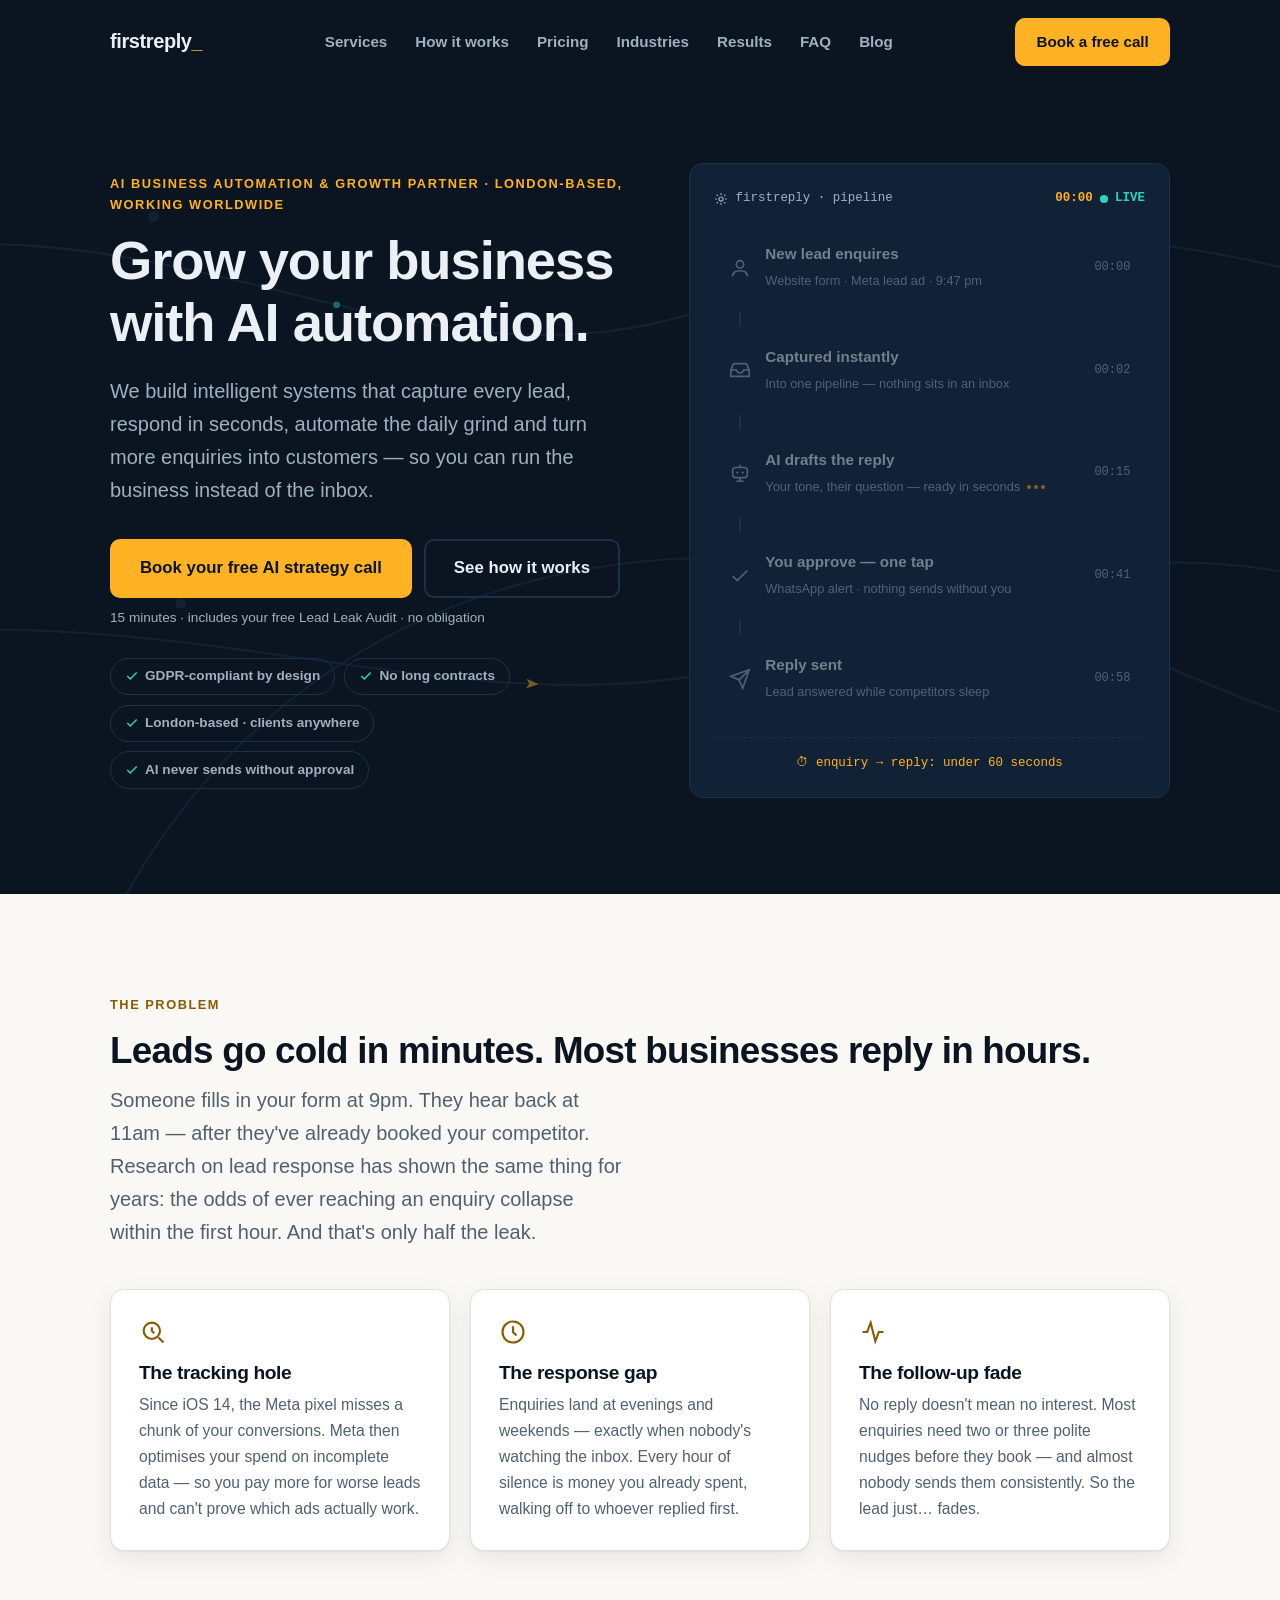
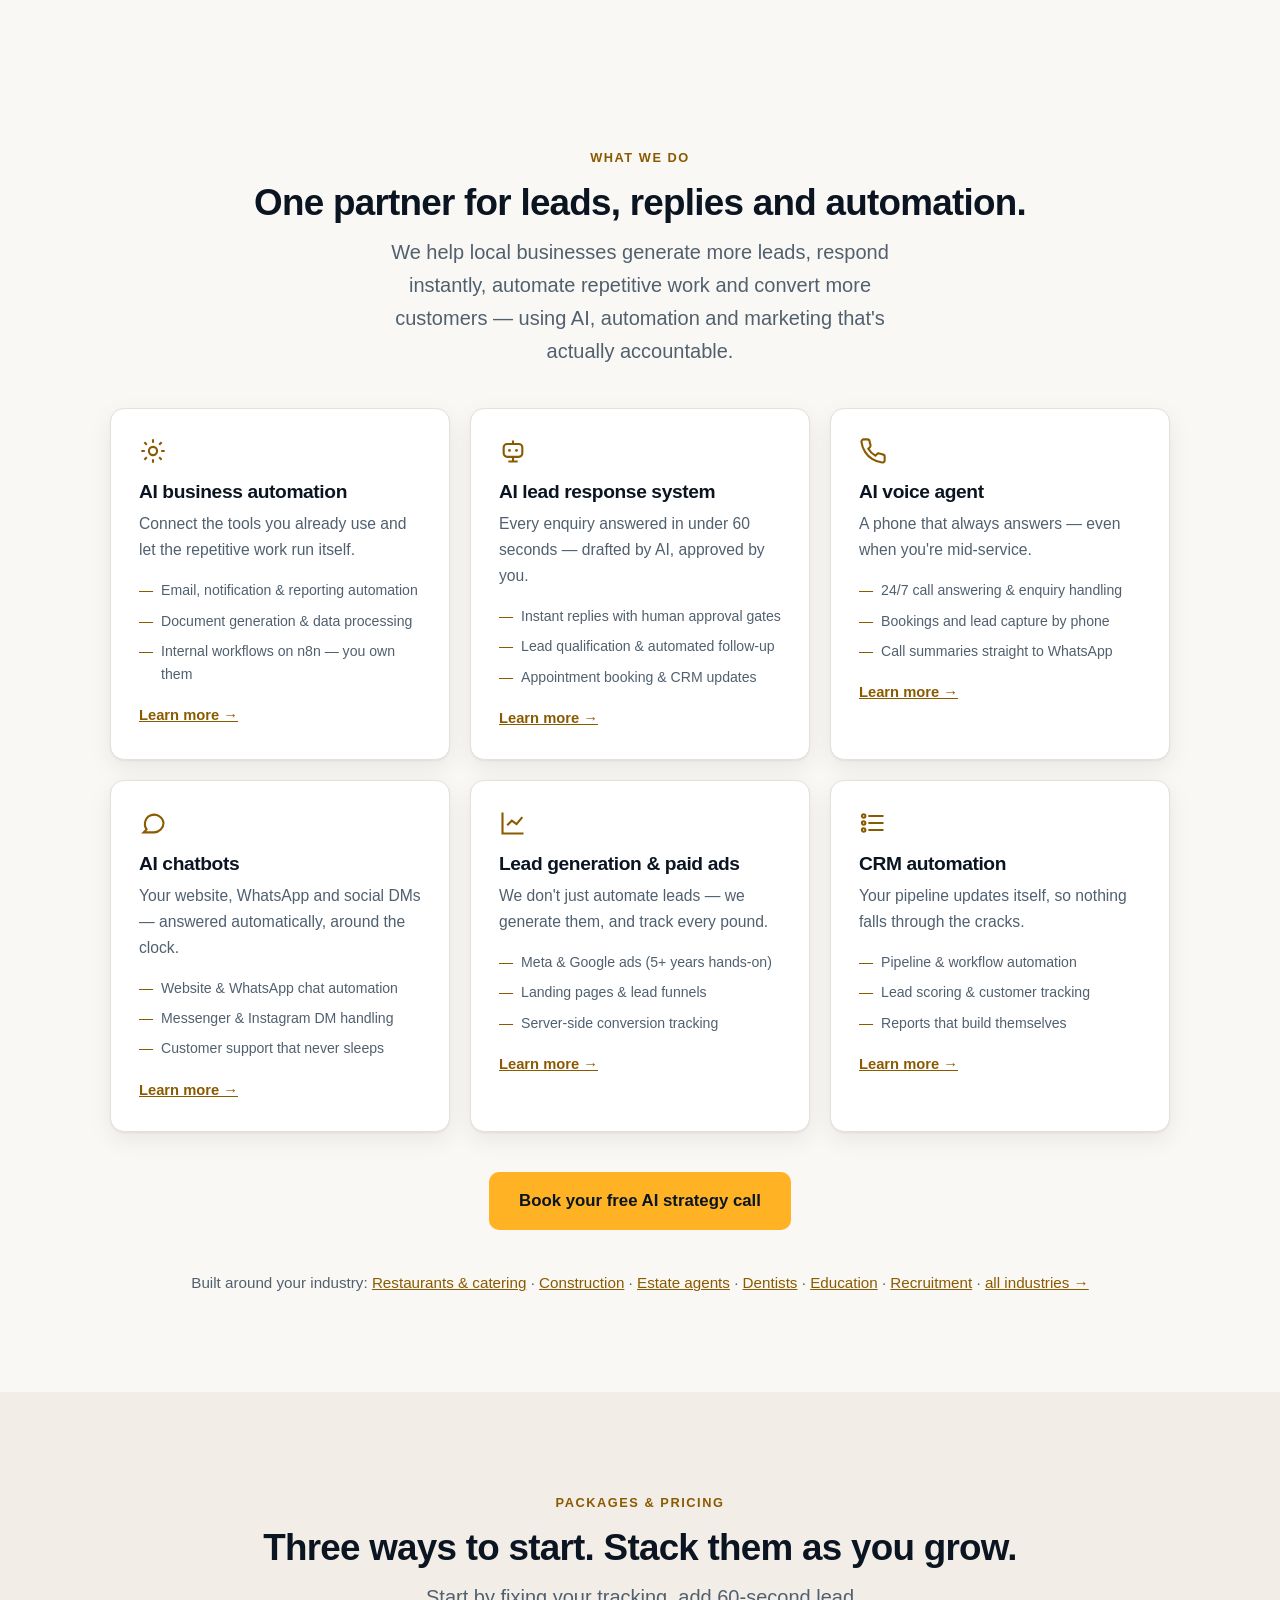
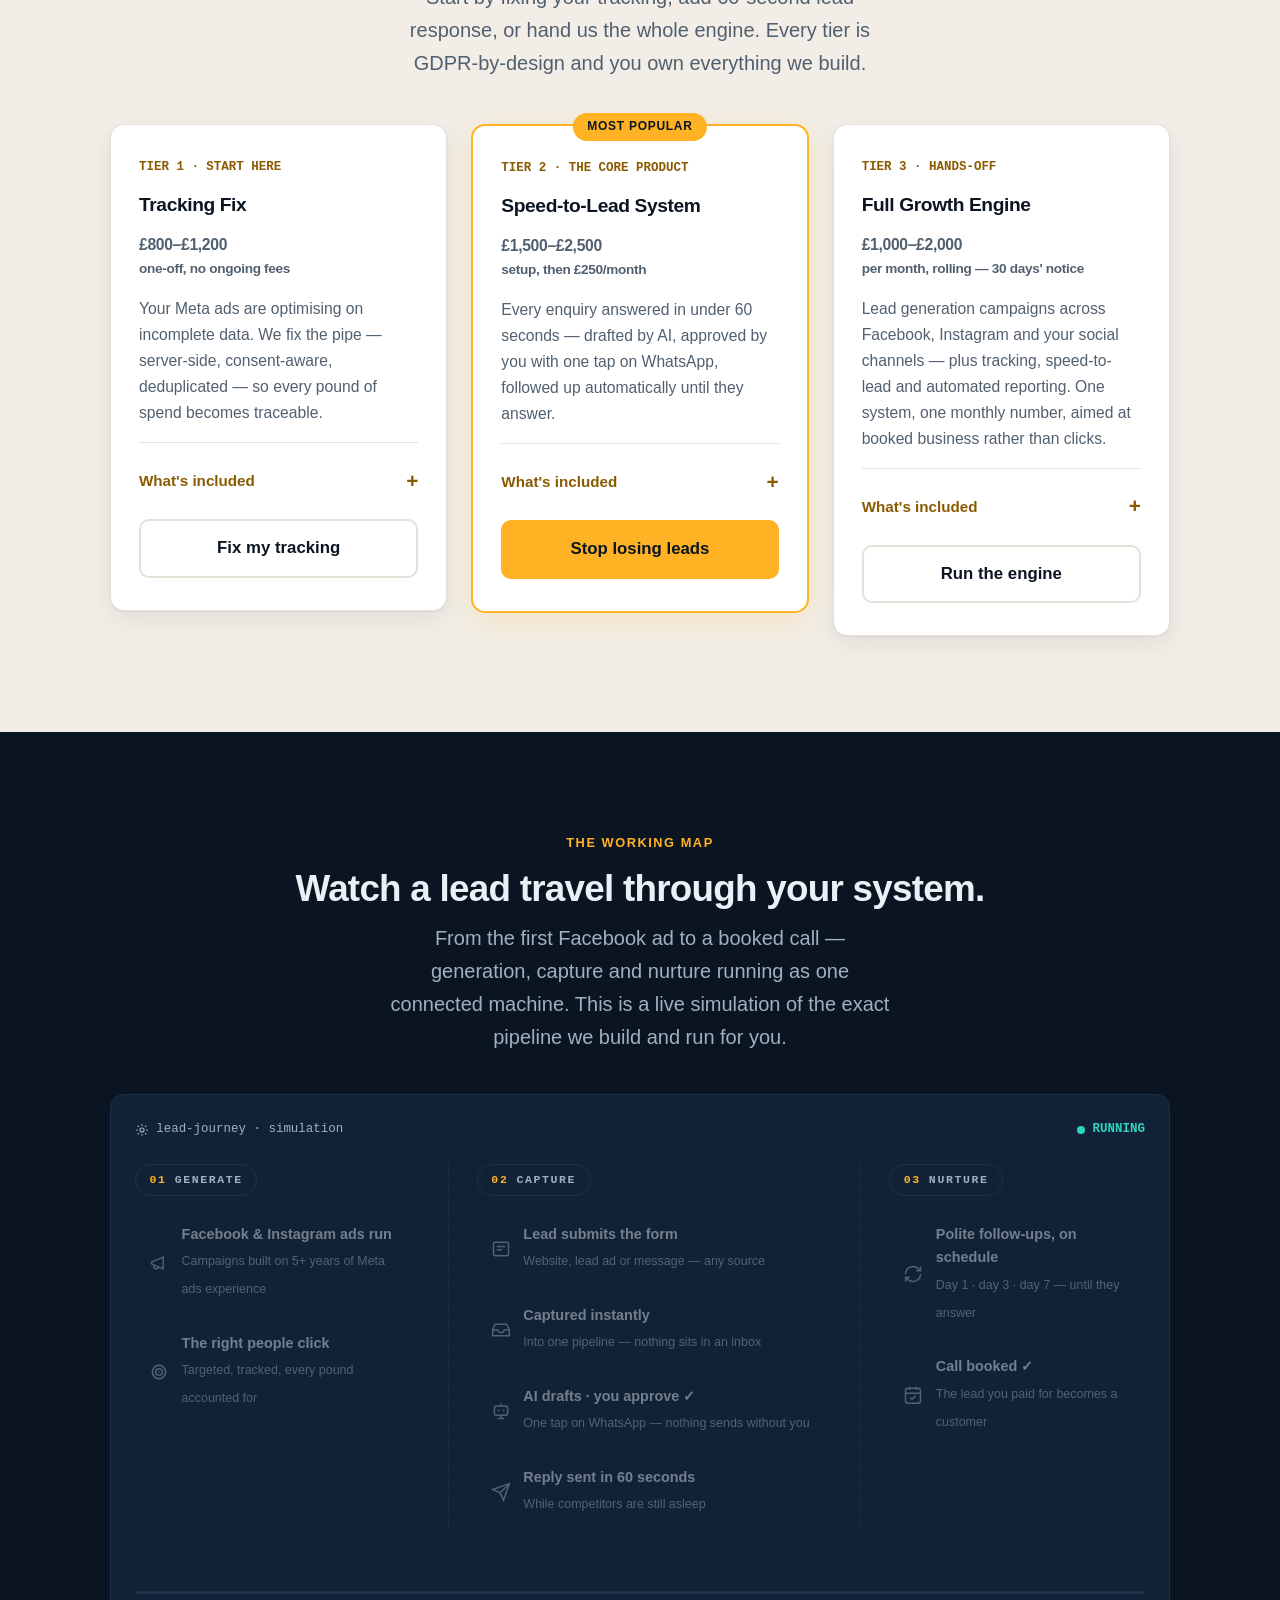
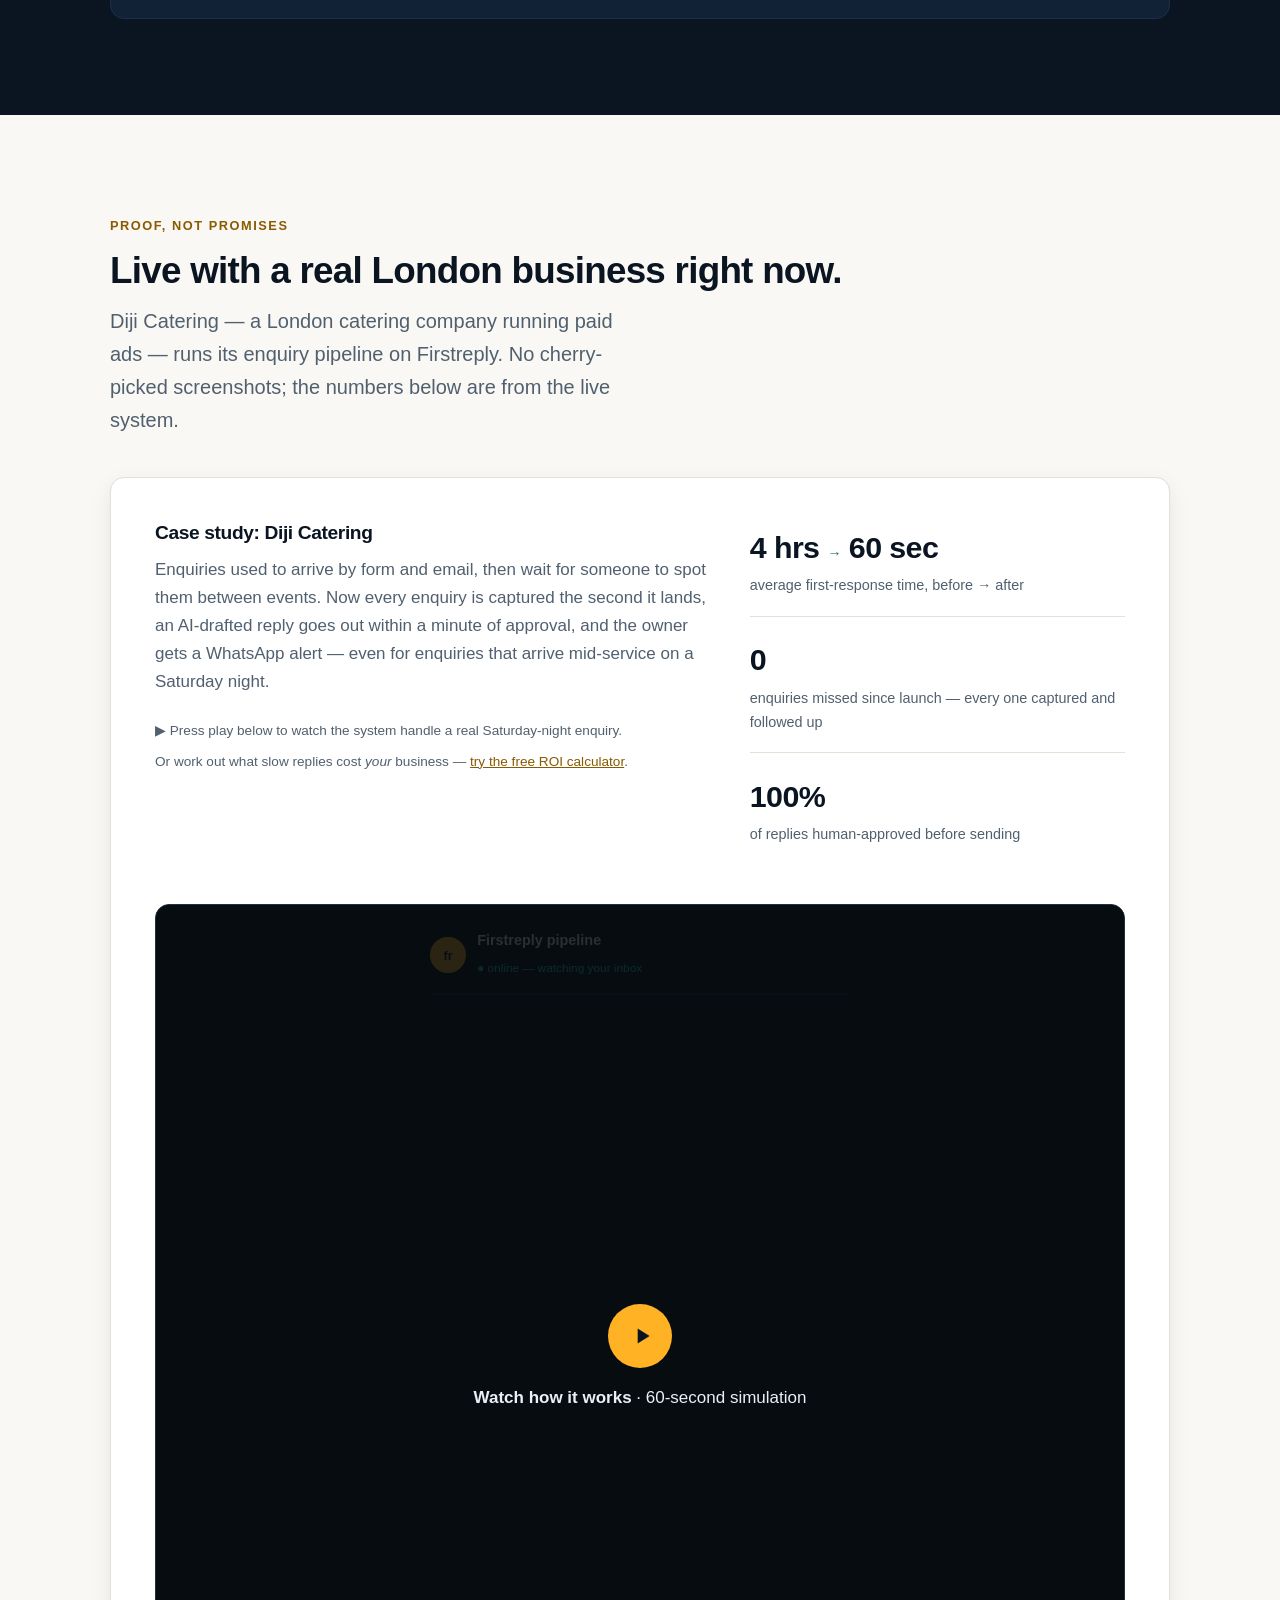
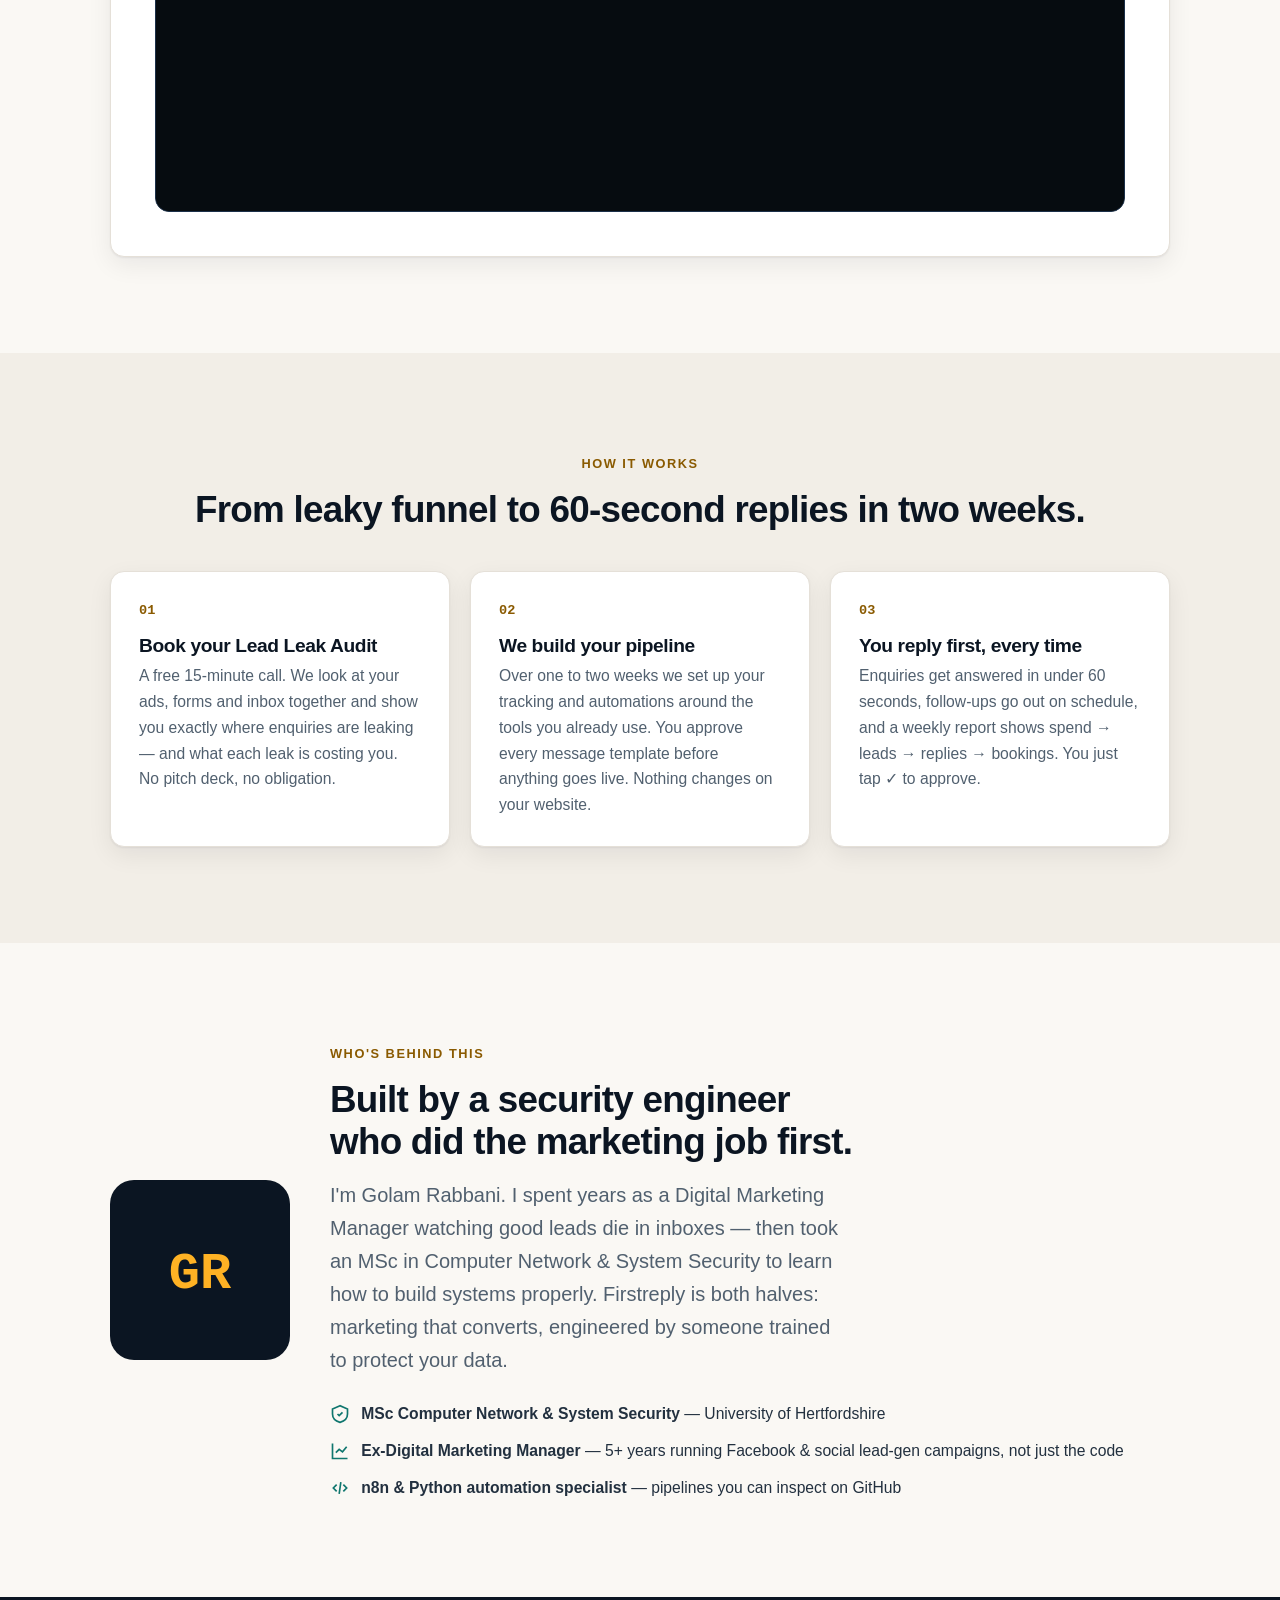
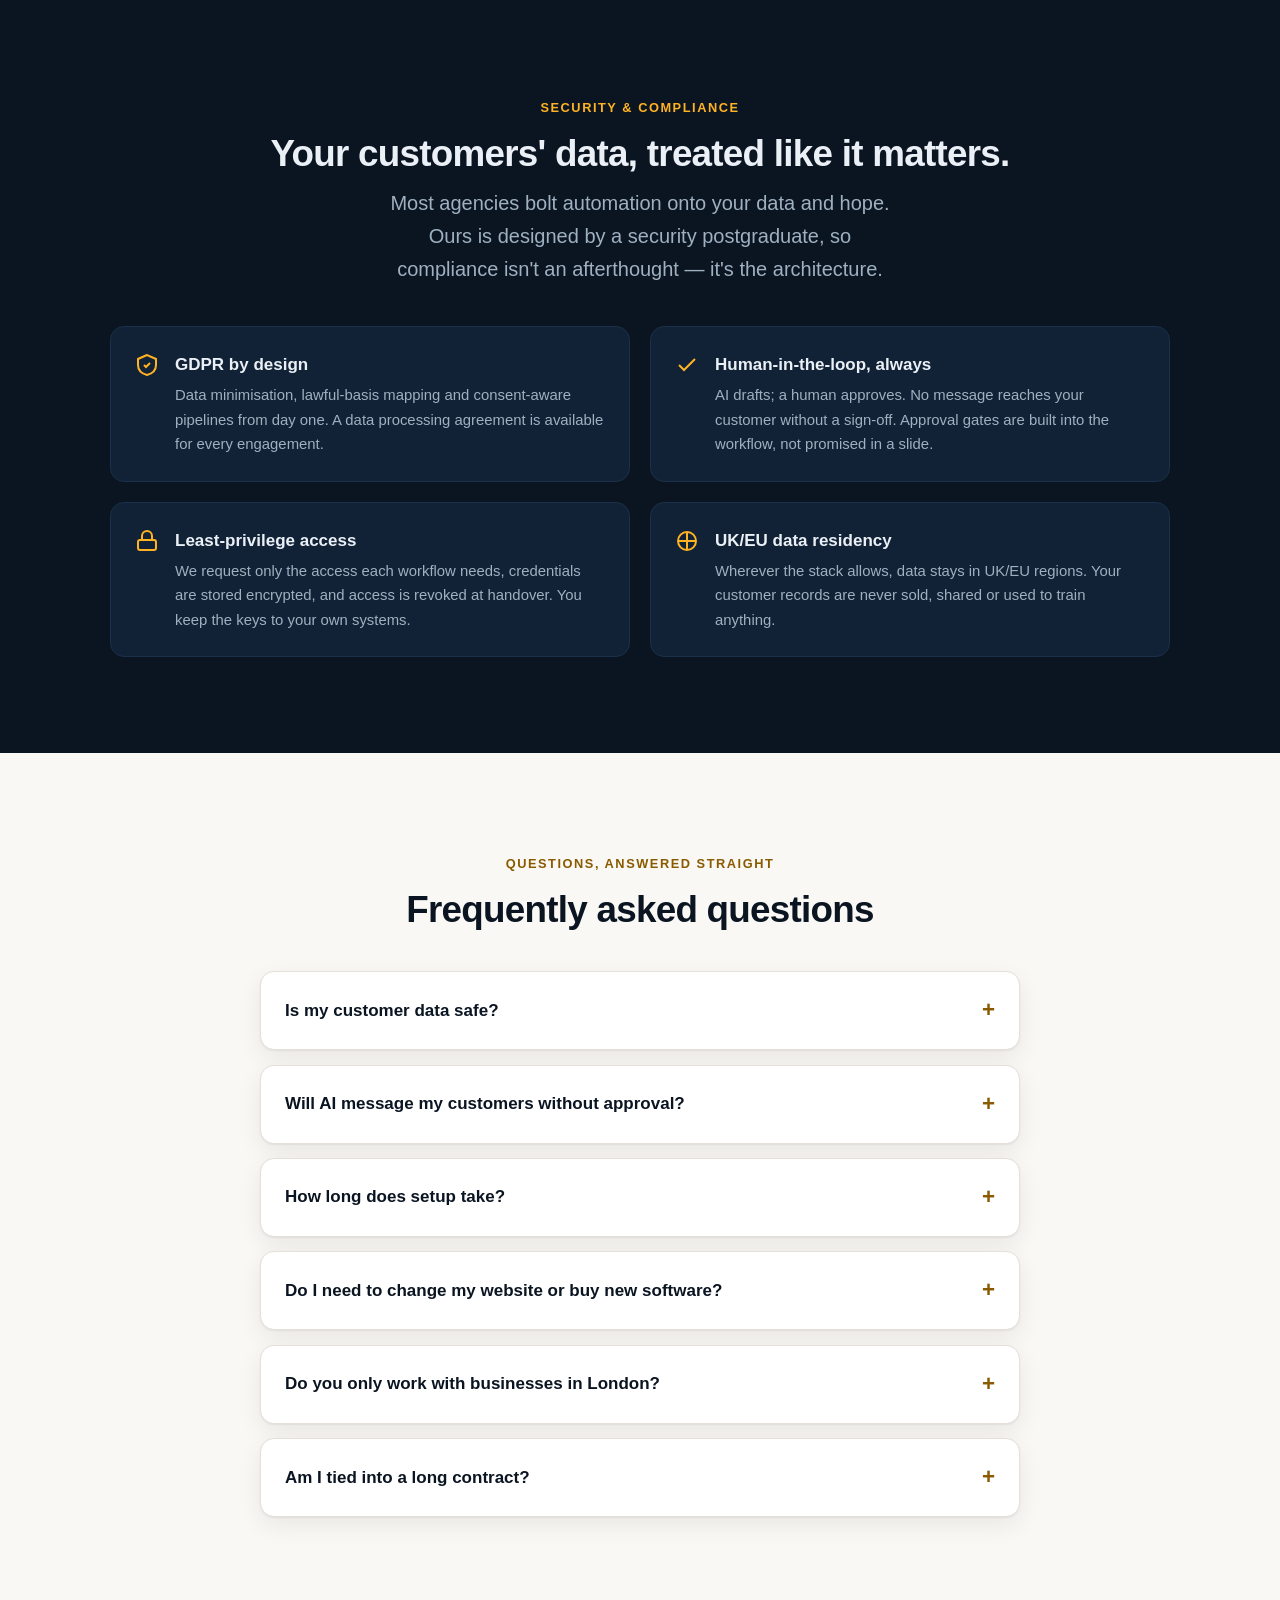
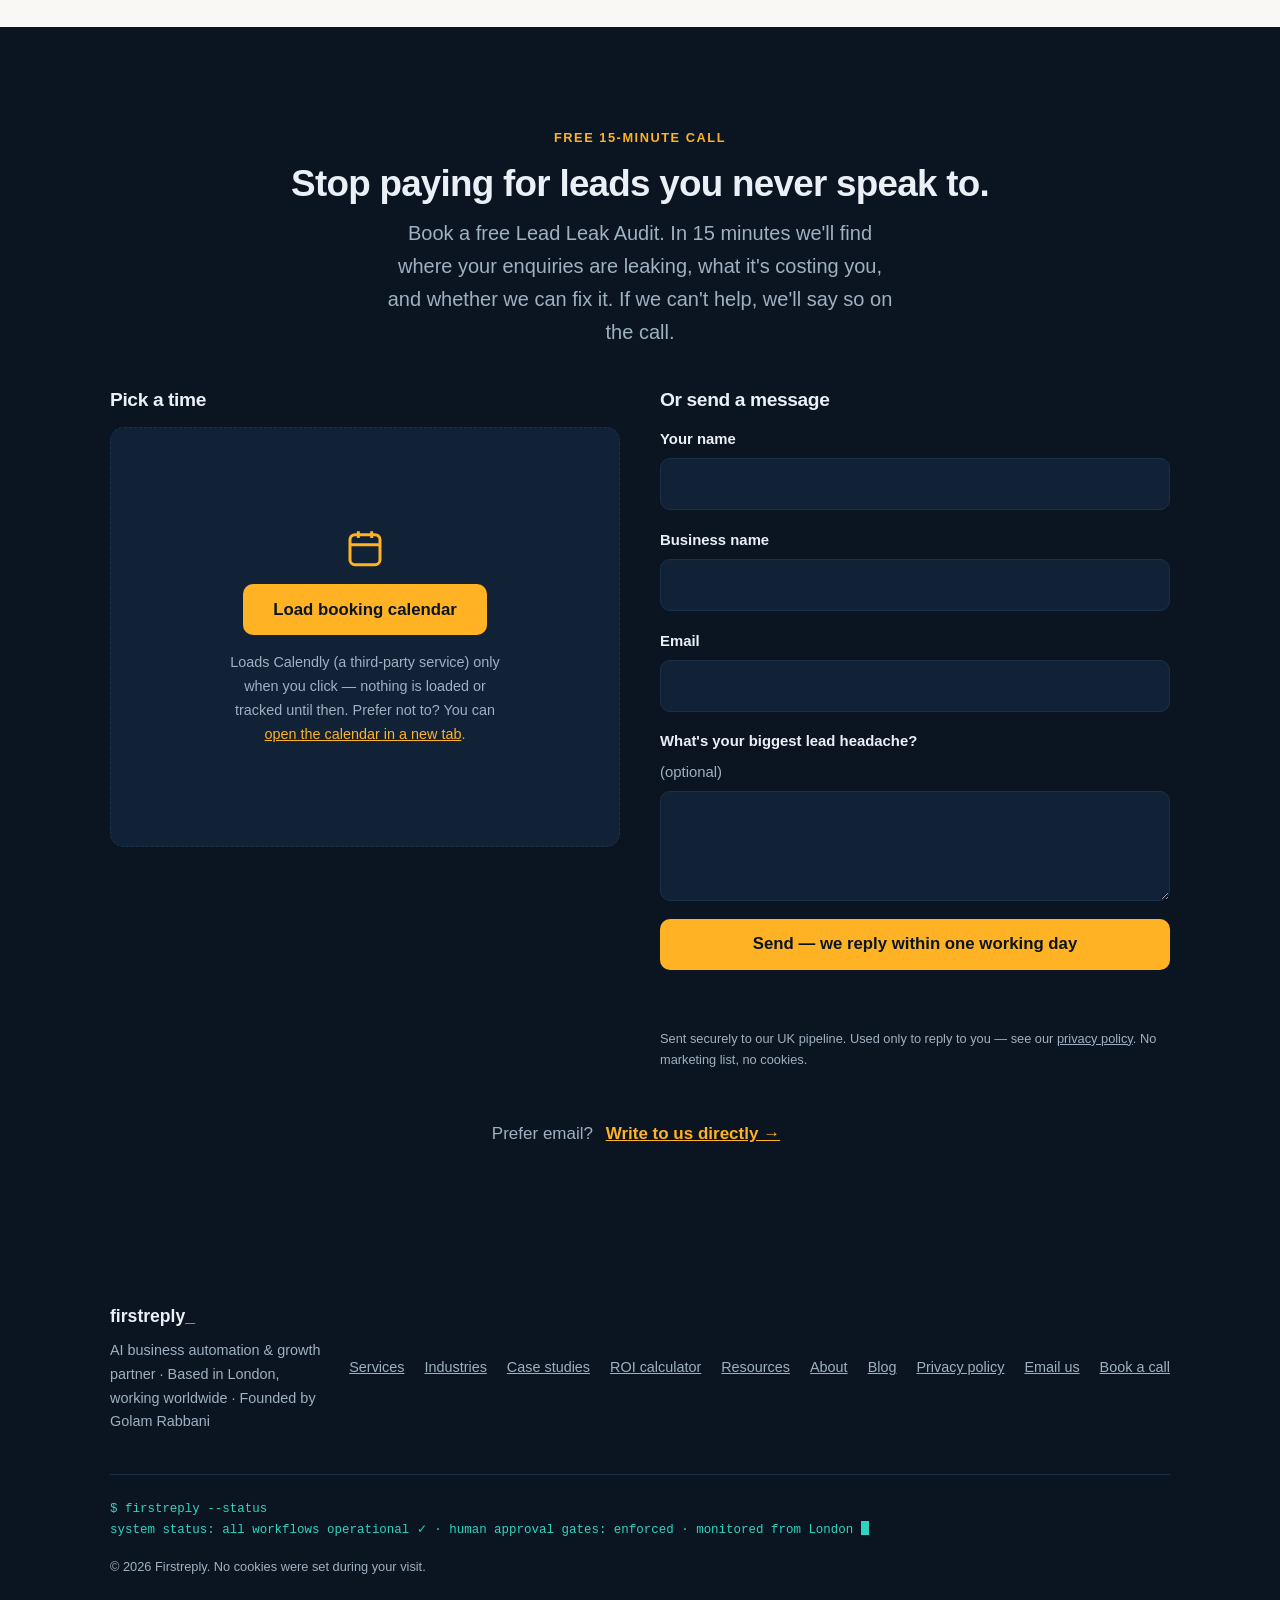
==== index.html @ 508cbc05 "Fill placeholders with true values: zero-missed metric, real contact email, dated privacy policy; un" ====
<!DOCTYPE html>
<html lang="en-GB">
<head>
<meta charset="utf-8">
<meta name="viewport" content="width=device-width, initial-scale=1">
<!--
═══════════════════════════════════════════════════════════════════════════
  FIRSTREPLY — one-page site. Built as a single static file, no build step.
  Deploy to GitHub Pages / Cloudflare Pages / Netlify / any static host.

  ── SECURITY HEADERS TO SET AT THE HOST/CDN (Expert 3) ────────────────────
  These CANNOT be set via <meta> and must be configured at the server/CDN
  (Cloudflare "Transform Rules", Netlify _headers file, etc.).
  GitHub Pages cannot set custom headers — if you stay on GitHub Pages,
  put Cloudflare (free tier) in front of it to add these:

    X-Content-Type-Options: nosniff
    Referrer-Policy: strict-origin-when-cross-origin
    Permissions-Policy: camera=(), microphone=(), geolocation=(), payment=()
    X-Frame-Options: DENY
    Strict-Transport-Security: max-age=31536000; includeSubDomains; preload
      (HSTS note: only enable once HTTPS is confirmed working on the final
       domain — it is effectively irreversible for the max-age period.)
    Content-Security-Policy: (copy the meta CSP below, and ADD
       "frame-ancestors 'none'" — that directive is ignored in meta tags.)

  ── REPLACE BEFORE LAUNCH ─────────────────────────────────────────────────
    1. YOUR-N8N-DOMAIN.example        → your n8n instance domain (CSP + JS CONFIG)
    2. Calendly                       → ✓ done (lead-leak-audit event wired)
    3. WhatsApp: replaced by email links until a real number exists — when
       ready, swap mailto:golamrabbani.com@gmail.com back to wa.me/<number>
    4. Case-study metrics             → ✓ placeholder-free ("0 enquiries
       missed"); swap in exact Diji counts when the owner provides them
    5. Demo video: an on-page simulation stands in for now — when your real
       Loom video is ready, swap the .demo block (see comment in the proof
       section) for a click-to-activate embed.
    6. Domain: firstreply.dev         → ✓ done (canonical + JSON-LD set)
    7. GitHub link                    → ✓ done (github.com/GolamRabbani99)
═══════════════════════════════════════════════════════════════════════════
-->

<!--
  CSP (Expert 3). Documented exceptions:
  · script-src / style-src 'unsafe-inline' — unavoidable consequence of the
    single-file, no-build-step architecture (Expert 2's constraint). Hash-based
    CSP was rejected: any copy edit would silently break the page for a
    non-developer maintainer. Mitigation: default-src 'none' blocks every
    external fetch, so injected script has nowhere to exfiltrate to except
    the two whitelisted origins below.
  · connect-src is locked to the n8n webhook origin — the form CANNOT post
    anywhere else, and will not post at all until you replace the placeholder.
  · frame-src is locked to Calendly, which is only loaded click-to-activate.
-->
<meta http-equiv="Content-Security-Policy" content="default-src 'none'; script-src 'unsafe-inline'; style-src 'unsafe-inline'; img-src 'self' data:; connect-src 'self' https://YOUR-N8N-DOMAIN.example; frame-src https://calendly.com https://*.calendly.com; form-action 'self'; base-uri 'none'; upgrade-insecure-requests">

<title>AI Automation Agency London | Firstreply — Growth Partner</title>
<meta name="description" content="AI business automation &amp; growth partner for local businesses: lead generation, 60-second responses, chatbots, voice agents and CRM automation. GDPR-first.">
<link rel="canonical" href="https://firstreply.dev/">
<meta name="theme-color" content="#0B1522">

<meta property="og:type" content="website">
<meta property="og:title" content="Firstreply — AI Business Automation &amp; Growth Partner">
<meta property="og:description" content="We help local businesses generate more leads, respond instantly, automate repetitive work and convert more customers. Based in London, working worldwide.">
<meta property="og:url" content="https://firstreply.dev/">
<meta property="og:locale" content="en_GB">
<!-- TODO: add an og:image (1200×630) before sharing on socials -->

<link rel="icon" href="data:image/svg+xml,%3Csvg%20xmlns='http://www.w3.org/2000/svg'%20viewBox='0%200%2032%2032'%3E%3Crect%20width='32'%20height='32'%20rx='7'%20fill='%230B1522'/%3E%3Cpath%20d='M9%2023V9h14v4h-9v3h8v4h-8v3z'%20fill='%23FFB224'/%3E%3C/svg%3E">

<!-- Structured data: LocalBusiness (ProfessionalService) + Services + FAQ -->
<script type="application/ld+json">
{
  "@context": "https://schema.org",
  "@graph": [
    {
      "@type": "ProfessionalService",
      "@id": "https://firstreply.dev/#business",
      "name": "Firstreply",
      "description": "AI business automation and growth partner for local businesses, based in London and working remotely worldwide. Lead generation, 60-second AI lead response with human approval, AI chatbots, AI voice agents, CRM automation, Meta Conversions API tracking and marketing automation.",
      "url": "https://firstreply.dev/",
      "areaServed": "Worldwide",
      "address": { "@type": "PostalAddress", "addressLocality": "London", "addressCountry": "GB" },
      "founder": {
        "@type": "Person",
        "name": "Golam Rabbani",
        "jobTitle": "Founder",
        "alumniOf": "University of Hertfordshire"
      },
      "knowsAbout": ["Meta Conversions API", "n8n automation", "GDPR compliance", "Lead response automation", "Meta ads management", "Facebook and Instagram lead generation", "AI chatbots", "AI voice agents", "CRM automation", "Business process automation", "Marketing automation"],
      "priceRange": "££"
    },
    {
      "@type": "Service",
      "name": "Tracking Fix — Meta Conversions API setup",
      "provider": { "@id": "https://firstreply.dev/#business" },
      "areaServed": "Worldwide",
      "description": "Server-side Meta Conversions API setup with event deduplication and GDPR-compliant consent handling.",
      "offers": { "@type": "Offer", "priceCurrency": "GBP", "price": "800", "description": "£800–£1,200 one-off" }
    },
    {
      "@type": "Service",
      "name": "Speed-to-Lead System",
      "provider": { "@id": "https://firstreply.dev/#business" },
      "areaServed": "Worldwide",
      "description": "Every lead captured instantly, AI-drafted reply within 60 seconds with human approval gates, WhatsApp owner alerts and automated follow-up.",
      "offers": { "@type": "Offer", "priceCurrency": "GBP", "price": "1500", "description": "£1,500–£2,500 setup plus £250/month" }
    },
    {
      "@type": "Service",
      "name": "Full Growth Engine",
      "provider": { "@id": "https://firstreply.dev/#business" },
      "areaServed": "Worldwide",
      "description": "Facebook and Instagram lead generation campaigns, tracking, speed-to-lead and automated reporting on a monthly retainer.",
      "offers": { "@type": "Offer", "priceCurrency": "GBP", "price": "1000", "description": "£1,000–£2,000 per month retainer" }
    },
    {
      "@type": "FAQPage",
      "mainEntity": [
        {
          "@type": "Question",
          "name": "Is my customer data safe?",
          "acceptedAnswer": { "@type": "Answer", "text": "Yes. Every pipeline is built GDPR-by-design: data minimisation, consent-aware event flows, UK/EU data residency where available, and no customer data is ever sold or reused. Firstreply's founder holds an MSc in Computer Network & System Security, and a data processing agreement is available for every engagement." }
        },
        {
          "@type": "Question",
          "name": "Will AI message my customers without approval?",
          "acceptedAnswer": { "@type": "Answer", "text": "No — never. Every automation includes a human approval gate. The AI drafts the reply; a human approves it (one tap on WhatsApp) before anything is sent. You also approve every message template before the system goes live." }
        },
        {
          "@type": "Question",
          "name": "How long does setup take?",
          "acceptedAnswer": { "@type": "Answer", "text": "The Tracking Fix typically takes about a week. The Speed-to-Lead System takes one to two weeks including your approval of every message template. The Full Growth Engine ramps up over the first thirty days." }
        },
        {
          "@type": "Question",
          "name": "Do I need to change my website or buy new software?",
          "acceptedAnswer": { "@type": "Answer", "text": "No. We build on top of what you already use — your existing website forms, Meta lead ads, email inbox and WhatsApp. Automations run on n8n, and you keep ownership of and access to everything we build." }
        },
        {
          "@type": "Question",
          "name": "Do you only work with businesses in London?",
          "acceptedAnswer": { "@type": "Answer", "text": "No. Firstreply is based in London but works entirely remotely — tracking, automations, ads management and reporting are all built and run in the cloud, with calls over video. Results are the same wherever your business is." }
        },
        {
          "@type": "Question",
          "name": "Am I tied into a long contract?",
          "acceptedAnswer": { "@type": "Answer", "text": "No. One-off builds have no contract at all. Monthly plans are rolling with thirty days' notice — no long contracts, ever. If the system stops paying for itself, you stop paying for the system." }
        }
      ]
    }
  ]
}
</script>

<style>
/* ═══════════ DESIGN TOKENS (Expert 4) ═══════════
   Palette rationale: deep ink navy (security, engineering) + amber signal
   (warmth, urgency — the "60 seconds" colour) + warm paper (approachable,
   not clinical). Deliberately no purple gradient. All text pairings meet
   WCAG 2.1 AA (amber is used only on dark backgrounds or as button fill
   with ink text; on light backgrounds we shift to amber-800). */
:root{
  --ink:#0B1522;        /* hero / footer background */
  --ink-2:#122236;      /* raised cards on dark */
  --ink-3:#1B3049;      /* borders on dark */
  --paper:#FAF8F4;      /* body background — warm, not grey */
  --card:#FFFFFF;
  --text:#22303F;       /* body text on paper — 12.4:1 */
  --text-soft:#51606F;  /* secondary text — 6.2:1 */
  --text-inv:#EAF0F6;   /* body text on ink — 13.9:1 */
  --text-inv-soft:#9FB0C0; /* secondary on ink — 7.1:1 */
  --amber:#FFB224;      /* CTAs, highlights on dark */
  --amber-deep:#8A5A00; /* amber for text on light — 5.4:1 on paper */
  --teal:#0F766E;       /* success / checkmarks on light — 5.2:1 */
  --teal-bright:#2DD4BF;/* success on dark */
  --line:#E5E0D8;
  --maxw:1100px;
  --radius:14px;
  --shadow:0 1px 2px rgba(11,21,34,.06),0 8px 24px rgba(11,21,34,.07);
}

/* ═══════════ RESET & BASE ═══════════ */
*,*::before,*::after{box-sizing:border-box;margin:0;padding:0}
html{scroll-behavior:smooth;-webkit-text-size-adjust:100%}
@media (prefers-reduced-motion:reduce){
  html{scroll-behavior:auto}
  *,*::before,*::after{animation-duration:.01ms!important;animation-iteration-count:1!important;transition-duration:.01ms!important}
}
body{
  font-family:-apple-system,BlinkMacSystemFont,"Segoe UI",Roboto,Helvetica,Arial,sans-serif;
  background:var(--paper);color:var(--text);
  font-size:1.0625rem;line-height:1.65;
}
img,svg{display:block;max-width:100%}
a{color:var(--amber-deep)}
:focus-visible{outline:3px solid var(--amber);outline-offset:3px;border-radius:4px}
.skip-link{position:absolute;left:-9999px;top:0;background:var(--amber);color:var(--ink);padding:.75rem 1.25rem;z-index:100;font-weight:700;border-radius:0 0 8px 0}
.skip-link:focus{left:0}
.wrap{max-width:var(--maxw);margin-inline:auto;padding-inline:1.25rem}
section{padding-block:4.5rem}
@media(min-width:768px){section{padding-block:6rem}}
h1,h2,h3{line-height:1.15;letter-spacing:-.02em;color:var(--ink);text-wrap:balance}
h1{font-size:clamp(2.1rem,5.5vw,3.4rem);font-weight:800}
h2{font-size:clamp(1.6rem,3.5vw,2.3rem);font-weight:800;margin-bottom:.75rem}
h3{font-size:1.2rem;font-weight:700}
.lead{font-size:clamp(1.05rem,2vw,1.25rem);color:var(--text-soft);max-width:46ch}
.eyebrow{display:inline-block;font-size:.8rem;font-weight:700;letter-spacing:.12em;text-transform:uppercase;color:var(--amber-deep);margin-bottom:.9rem}
.dark .eyebrow{color:var(--amber)}
.center{text-align:center}.center .lead{margin-inline:auto}

/* ═══════════ BUTTONS — ≥48px targets, obvious states ═══════════ */
.btn{display:inline-flex;align-items:center;justify-content:center;gap:.5rem;
  min-height:48px;padding:.85rem 1.75rem;border-radius:10px;border:2px solid transparent;
  font-size:1.05rem;font-weight:700;text-decoration:none;cursor:pointer;
  transition:transform .12s ease,box-shadow .12s ease,background .12s ease}
.btn-primary{background:var(--amber);color:var(--ink)}
.btn-primary:hover{background:#FFC14E;box-shadow:0 6px 20px rgba(255,178,36,.35);transform:translateY(-1px)}
.btn-primary:active{transform:translateY(1px);box-shadow:none}
.btn-ghost{background:transparent;color:var(--text-inv);border-color:var(--ink-3)}
.btn-ghost:hover{border-color:var(--text-inv-soft);background:rgba(255,255,255,.05)}
.btn-ghost-light{background:transparent;color:var(--ink);border-color:var(--line)}
.btn-ghost-light:hover{border-color:var(--text-soft)}
.btn-note{font-size:.85rem;color:var(--text-inv-soft);margin-top:.6rem}

/* ═══════════ HEADER ═══════════ */
header{background:var(--ink)}
/* Sticky nav on tablet/desktop only — mobile uses the bottom CTA bar instead */
@media(min-width:768px){
  header{position:sticky;top:0;z-index:60;transition:box-shadow .2s ease}
  header.stuck{box-shadow:0 4px 24px rgba(0,0,0,.4)}
  html{scroll-padding-top:88px} /* anchor jumps clear the sticky header */
}
.nav{display:flex;align-items:center;justify-content:space-between;padding-block:1.1rem}
.logo{font-weight:800;font-size:1.25rem;color:var(--text-inv);text-decoration:none;letter-spacing:-.02em;display:inline-flex;align-items:center;min-height:48px}
.logo .tick{color:var(--amber)}
.nav-links{display:none;gap:1.75rem;list-style:none}
.nav-links a{color:var(--text-inv-soft);text-decoration:none;font-size:.95rem;font-weight:600;display:inline-flex;align-items:center;min-height:44px}
.nav-links a:hover{color:var(--text-inv)}
@media(min-width:768px){.nav-links{display:flex}}
.nav .btn{min-height:44px;padding:.6rem 1.2rem;font-size:.95rem}

/* ═══════════ HERO ═══════════ */
.dark{background:var(--ink);color:var(--text-inv)}
.dark h1,.dark h2,.dark h3{color:var(--text-inv)}
.dark .lead{color:var(--text-inv-soft)}
.hero{padding-block:3.5rem 4.5rem}
@media(min-width:768px){.hero{padding-block:5rem 6rem}}
.hero-grid{display:grid;gap:3rem}
@media(min-width:960px){.hero-grid{grid-template-columns:1.05fr .95fr;align-items:center}}
.trust-chips{display:flex;flex-wrap:wrap;gap:.6rem;margin-top:1.75rem;list-style:none}
.trust-chips li{display:inline-flex;align-items:center;gap:.4rem;font-size:.85rem;font-weight:600;
  color:var(--text-inv-soft);border:1px solid var(--ink-3);border-radius:99px;padding:.4rem .85rem}
.trust-chips svg{width:14px;height:14px;flex:none;color:var(--teal-bright)}

/* ═══════════ SIGNATURE FLOW DIAGRAM (Expert 4) ═══════════
   Pure CSS animation, 10s loop: each stage lights in sequence.
   prefers-reduced-motion: all stages rendered lit, no animation. */
.flow{background:var(--ink-2);border:1px solid var(--ink-3);border-radius:var(--radius);
  padding:1.5rem;display:flex;flex-direction:column;gap:.35rem;position:relative}
.flow-head{display:flex;justify-content:space-between;align-items:center;margin-bottom:.9rem;
  font-family:ui-monospace,SFMono-Regular,Menlo,Consolas,monospace;font-size:.78rem;color:var(--text-inv-soft)}
.live{display:inline-flex;align-items:center;gap:.45rem;color:var(--teal-bright);font-weight:700}
.live::before{content:"";width:8px;height:8px;border-radius:50%;background:var(--teal-bright);
  animation:pulse 2s ease-in-out infinite}
@keyframes pulse{0%,100%{opacity:1}50%{opacity:.3}}
.flow-step{display:flex;align-items:center;gap:.9rem;padding:.7rem .85rem;border-radius:10px;
  border:1px solid transparent;opacity:.45;animation:stage 10s infinite}
.flow-step svg{width:22px;height:22px;flex:none;color:var(--text-inv-soft)}
.flow-step b{display:block;font-size:.95rem;color:var(--text-inv)}
.flow-step span{font-size:.8rem;color:var(--text-inv-soft)}
.flow-step .t{margin-left:auto;font-family:ui-monospace,SFMono-Regular,Menlo,Consolas,monospace;
  font-size:.75rem;color:var(--text-inv-soft)}
.flow-step:nth-child(2){animation-delay:0s}
.flow-step:nth-child(3){animation-delay:1.8s}
.flow-step:nth-child(4){animation-delay:3.6s}
.flow-step:nth-child(5){animation-delay:5.4s}
.flow-step:nth-child(6){animation-delay:7.2s}
@keyframes stage{
  0%{opacity:.45;border-color:transparent;background:transparent}
  6%,24%{opacity:1;border-color:var(--amber);background:rgba(255,178,36,.08)}
  32%,100%{opacity:.85;border-color:var(--ink-3);background:transparent}
}
.flow-step:nth-child(5) svg{color:var(--teal-bright)}
.flow-arrow{width:2px;height:14px;background:var(--ink-3);margin-left:calc(.85rem + 11px)}
.flow-foot{margin-top:.9rem;padding-top:.9rem;border-top:1px dashed var(--ink-3);
  font-family:ui-monospace,SFMono-Regular,Menlo,Consolas,monospace;font-size:.78rem;color:var(--amber);text-align:center}
@media (prefers-reduced-motion:reduce){
  .flow-step{opacity:1;border-color:var(--ink-3)}
}

/* ═══════════ AUTOMATION AMBIENCE — "the machine at work" ═══════════
   All CSS/SVG (SMIL for the travelling packets), zero JS per frame.
   Decorative only: aria-hidden, pointer-events:none, killed on
   prefers-reduced-motion. */
.hero{position:relative;overflow:hidden}
.hero .wrap{position:relative;z-index:1}
.wires{position:absolute;top:0;left:0;width:100%;height:100%;opacity:.45;pointer-events:none}
.wires path{fill:none;stroke:var(--ink-3);stroke-width:1.5}
.wires .node{fill:var(--ink-3);animation:nodeGlow 4s ease-in-out infinite}
.wires .node:nth-of-type(odd){animation-delay:2s}
@keyframes nodeGlow{0%,100%{fill:var(--ink-3)}50%{fill:var(--amber)}}
.wires .mote{fill:var(--amber);stroke:none}
.wires .mote-t{fill:var(--teal-bright)}
.wires .plane{fill:var(--amber);stroke:none}
@media (max-width:768px){.wires{opacity:.28}}
@media (prefers-reduced-motion:reduce){.wires{display:none}}

/* gear turning in the pipeline header */
.fh{display:inline-flex;align-items:center;gap:.45rem}
.gear{width:14px;height:14px;color:var(--text-inv-soft);animation:spin 9s linear infinite}
@keyframes spin{to{transform:rotate(360deg)}}

/* robot blinks while it works */
.eye{animation:blink 4.2s infinite}
@keyframes blink{0%,91%,100%{opacity:1}94%,96%{opacity:0}}

/* AI "typing…" indicator */
.typing{display:inline-flex;gap:3px;margin-left:.45rem;vertical-align:middle}
.typing i{width:4px;height:4px;border-radius:50%;background:var(--amber);animation:tdot 1.1s ease-in-out infinite}
.typing i:nth-child(2){animation-delay:.18s}
.typing i:nth-child(3){animation-delay:.36s}
@keyframes tdot{0%,60%,100%{opacity:.25;transform:translateY(0)}30%{opacity:1;transform:translateY(-3px)}}

/* live stopwatch, synced to the 10s pipeline loop.
   Progressive enhancement: JS registers --sec via CSS.registerProperty and
   adds .timerok; browsers without support simply never show the timer. */
@keyframes count{from{--sec:0}to{--sec:59}}
.stopwatch{display:none;color:var(--amber);font-weight:700}
.timerok .stopwatch{display:inline-block;min-width:4.5ch;animation:count 10s linear infinite}
.timerok .stopwatch::after{counter-reset:s var(--sec);content:"00:" counter(s,decimal-leading-zero)}

/* soft radar pulse on the primary CTA */
.cta-pulse{animation:ring 3.2s ease-out infinite}
@keyframes ring{0%{box-shadow:0 0 0 0 rgba(255,178,36,.45)}60%{box-shadow:0 0 0 16px rgba(255,178,36,0)}100%{box-shadow:0 0 0 0 rgba(255,178,36,0)}}

/* ═══════════ LEAD JOURNEY MAP — self-playing 16s "video" loop ═══════════
   Generate → Capture → Nurture. Eight stages light in sequence, captions
   crossfade per phase, progress bar tracks the loop. Pure CSS. */
.jboard{background:var(--ink-2);border:1px solid var(--ink-3);border-radius:var(--radius);padding:1.5rem;margin-top:2.5rem}
.jhead{display:flex;justify-content:space-between;align-items:center;margin-bottom:1.5rem;
  font-family:ui-monospace,SFMono-Regular,Menlo,Consolas,monospace;font-size:.78rem;color:var(--text-inv-soft)}
.jphases{display:grid;gap:1.75rem}
@media(min-width:900px){.jphases{grid-template-columns:1fr 1.35fr 1fr}}
.jphase:not(:first-child){padding-top:1.5rem;border-top:1px dashed var(--ink-3)}
@media(min-width:900px){.jphase:not(:first-child){padding-top:0;padding-left:1.75rem;border-top:0;border-left:1px dashed var(--ink-3)}}
.jphase-label{display:inline-flex;align-items:center;gap:.5rem;margin-bottom:1rem;
  font-family:ui-monospace,SFMono-Regular,Menlo,Consolas,monospace;font-size:.72rem;font-weight:700;
  letter-spacing:.14em;color:var(--text-inv-soft);border:1px solid var(--ink-3);border-radius:99px;padding:.35rem .85rem}
.jphase-label b{color:var(--amber)}
.jsteps{display:grid;gap:.5rem}
.jstep{display:flex;align-items:center;gap:.8rem;padding:.6rem .8rem;border-radius:10px;
  border:1px solid transparent;opacity:.45;animation:jstage 16s infinite}
.jstep svg{width:20px;height:20px;flex:none;color:var(--text-inv-soft)}
.jstep b{display:block;font-size:.9rem;color:var(--text-inv)}
.jstep span{font-size:.78rem;color:var(--text-inv-soft)}
@keyframes jstage{
  0%{opacity:.45;border-color:transparent;background:transparent}
  2%,10%{opacity:1;border-color:var(--amber);background:rgba(255,178,36,.08)}
  15%,100%{opacity:.8;border-color:var(--ink-3);background:transparent}
}
/* grid-stack crossfade: all captions share one cell, so the box is always
   as tall as the longest caption — no overlap when text wraps on mobile */
.jcap{display:grid;margin-top:1.4rem;text-align:center;font-size:.93rem;color:var(--text-inv-soft)}
.jcap span{grid-area:1/1;opacity:0}
.jcap span:nth-child(1){animation:jcap1 16s infinite}
.jcap span:nth-child(2){animation:jcap2 16s infinite}
.jcap span:nth-child(3){animation:jcap3 16s infinite}
@keyframes jcap1{0%,2%{opacity:0}5%,20%{opacity:1}26%,100%{opacity:0}}
@keyframes jcap2{0%,26%{opacity:0}31%,69%{opacity:1}75%,100%{opacity:0}}
@keyframes jcap3{0%,74%{opacity:0}79%,97%{opacity:1}100%{opacity:0}}
.jprog{height:3px;background:var(--ink-3);border-radius:99px;margin-top:1rem;overflow:hidden}
.jprog i{display:block;height:100%;background:var(--amber);transform-origin:left;transform:scaleX(0);animation:jfill 16s linear infinite}
@keyframes jfill{to{transform:scaleX(1)}}
@media (prefers-reduced-motion:reduce){
  .jstep{opacity:1;border-color:var(--ink-3)}
  .jcap{display:block}
  .jcap span{display:block;opacity:1}
  .jprog{display:none}
}

/* ═══════════ DEMO SIMULATION PLAYER — stands in for the real video ═══════ */
.demo{grid-column:1/-1;position:relative;background:#0A1014;border:1px solid var(--ink-3);border-radius:var(--radius);padding:1.5rem;margin-top:.5rem}
.demo-inner{max-width:420px;margin-inline:auto}
.demo-head{display:flex;align-items:center;gap:.7rem;padding-bottom:.8rem;border-bottom:1px solid var(--ink-3);margin-bottom:1rem}
.demo-avatar{width:36px;height:36px;border-radius:50%;background:var(--amber);color:var(--ink);display:flex;align-items:center;justify-content:center;font-weight:800;font-size:.8rem;flex:none}
.demo-head b{color:var(--text-inv);font-size:.9rem;display:block}
.demo-head small{font-size:.74rem;color:var(--teal-bright)}
.chat{display:grid;gap:.55rem}
.msg{max-width:88%;padding:.6rem .8rem;border-radius:12px;font-size:.85rem;line-height:1.5;color:var(--text-inv)}
.msg.in{background:#17242E;justify-self:start;border-bottom-left-radius:4px}
.msg.out{background:#0E4D3A;justify-self:end;border-bottom-right-radius:4px}
.msg.draft{border:1px solid rgba(255,178,36,.5);background:rgba(255,178,36,.07)}
.stamp{font-size:.72rem;color:var(--text-inv-soft);text-align:center;margin:0}
.approve-row{display:flex;gap:.5rem;justify-self:start}
.chip{border:1px solid var(--ink-3);border-radius:8px;padding:.45rem .85rem;font-size:.8rem;color:var(--text-inv);background:#17242E}
.chip.ok{border-color:var(--teal-bright);color:var(--teal-bright);font-weight:700}
.demo .step{opacity:0;transform:translateY(8px)}
.demo.playing .step{animation:msgin .45s ease forwards}
@keyframes msgin{to{opacity:1;transform:none}}
.demo.playing .tapme{animation:msgin .45s ease forwards,tapok .6s ease 5.5s}
@keyframes tapok{0%,100%{transform:scale(1);box-shadow:none}50%{transform:scale(1.12);box-shadow:0 0 0 7px rgba(45,212,191,.25)}}
.demo-poster{position:absolute;top:0;right:0;bottom:0;left:0;z-index:2;display:flex;flex-direction:column;gap:1rem;align-items:center;justify-content:center;background:rgba(7,12,16,.85);border-radius:var(--radius);border:0;cursor:pointer;color:var(--text-inv);font:inherit;padding:1rem;text-align:center}
.demo-poster .play-circle{width:64px;height:64px;border-radius:50%;background:var(--amber);display:flex;align-items:center;justify-content:center;animation:ring 3.2s ease-out infinite}
.demo-poster .play-circle svg{width:26px;height:26px;color:var(--ink);margin-left:3px}
.demo-poster:hover .play-circle{background:#FFC14E}
.demo.playing .demo-poster{display:none}
.demo-replay{position:absolute;right:1rem;top:1rem;z-index:2;display:none;border:1px solid var(--ink-3);background:#17242E;color:var(--text-inv);border-radius:8px;padding:.5rem .9rem;font:inherit;font-size:.8rem;cursor:pointer;min-height:44px}
.demo.done .demo-replay{display:block}

/* ═══════════ PAIN CARDS ═══════════ */
.cards{display:grid;gap:1.25rem;margin-top:2.5rem}
@media(min-width:768px){.cards{grid-template-columns:repeat(3,1fr)}}
.card{background:var(--card);border:1px solid var(--line);border-radius:var(--radius);
  padding:1.75rem;box-shadow:var(--shadow)}
.card svg{width:28px;height:28px;color:var(--amber-deep);margin-bottom:1rem}
.card h3{margin-bottom:.5rem}
.card p{color:var(--text-soft);font-size:.98rem}
.cards.svc{grid-template-columns:repeat(auto-fit,minmax(280px,1fr))}
.card ul{list-style:none;margin-top:1rem;display:grid;gap:.45rem}
.card ul li{font-size:.88rem;color:var(--text-soft);display:flex;gap:.5rem}
.card ul li::before{content:"—";color:var(--amber-deep);flex:none}

/* ═══════════ PRICING STACK ═══════════ */
.tiers{display:grid;gap:1.5rem;margin-top:2.75rem}
@media(min-width:960px){.tiers{grid-template-columns:repeat(3,1fr);align-items:start}}
.tier{background:var(--card);border:1px solid var(--line);border-radius:var(--radius);
  padding:2rem 1.75rem;box-shadow:var(--shadow);position:relative;display:flex;flex-direction:column;gap:1rem}
.tier.popular{border:2px solid var(--amber);box-shadow:0 8px 32px rgba(255,178,36,.18)}
.badge{position:absolute;top:-13px;left:50%;transform:translateX(-50%);background:var(--amber);
  color:var(--ink);font-size:.75rem;font-weight:800;letter-spacing:.06em;text-transform:uppercase;
  padding:.25rem .9rem;border-radius:99px;white-space:nowrap}
.tier .step-no{font-family:ui-monospace,SFMono-Regular,Menlo,Consolas,monospace;font-size:.78rem;color:var(--amber-deep);font-weight:700}
.price{font-size:1.6rem;font-weight:800;color:var(--ink);letter-spacing:-.02em}
.price small{display:block;font-size:.85rem;font-weight:600;color:var(--text-soft)}
.tier>p{color:var(--text-soft);font-size:.98rem}
.tier details{border-top:1px solid var(--line);padding-top:1rem;margin-top:auto}
.tier summary{cursor:pointer;font-weight:700;font-size:.95rem;color:var(--amber-deep);list-style:none;display:flex;align-items:center;gap:.5rem;min-height:44px}
.tier summary::-webkit-details-marker{display:none}
.tier summary::after{content:"+";font-size:1.3rem;margin-left:auto;transition:transform .2s}
.tier details[open] summary::after{transform:rotate(45deg)}
.tier details ul{list-style:none;margin-top:.75rem;display:grid;gap:.6rem}
.tier details li{display:flex;gap:.6rem;font-size:.93rem;color:var(--text)}
.tier details li svg{width:18px;height:18px;flex:none;color:var(--teal);margin-top:3px}

/* ═══════════ PROOF ═══════════ */
.case{background:var(--card);border:1px solid var(--line);border-radius:var(--radius);
  box-shadow:var(--shadow);padding:2.25rem;margin-top:2.5rem;display:grid;gap:2rem}
@media(min-width:768px){.case{grid-template-columns:1.2fr .8fr;padding:2.75rem}}
.metric{display:grid;gap:.15rem;padding:1.1rem 0;border-top:1px solid var(--line)}
.metric:first-child{border-top:0;padding-top:0}
.metric b{font-size:1.9rem;font-weight:800;color:var(--ink);letter-spacing:-.02em}
.metric b .arrow{color:var(--teal)}
.metric span{font-size:.9rem;color:var(--text-soft)}
.proof-links{display:flex;flex-wrap:wrap;gap:.75rem;margin-top:1.5rem}

/* ═══════════ STEPS ═══════════ */
.steps{display:grid;gap:1.25rem;margin-top:2.5rem;counter-reset:step}
@media(min-width:768px){.steps{grid-template-columns:repeat(3,1fr)}}
.step{background:var(--card);border:1px solid var(--line);border-radius:var(--radius);padding:1.75rem;box-shadow:var(--shadow)}
.step::before{counter-increment:step;content:"0" counter(step);
  font-family:ui-monospace,SFMono-Regular,Menlo,Consolas,monospace;
  font-size:.85rem;font-weight:700;color:var(--amber-deep);display:block;margin-bottom:.75rem}
.step p{color:var(--text-soft);font-size:.98rem;margin-top:.4rem}

/* ═══════════ FOUNDER ═══════════ */
.founder{display:grid;gap:2.5rem;align-items:center}
@media(min-width:768px){.founder{grid-template-columns:auto 1fr}}
.founder-badges{display:grid;gap:.7rem;margin-top:1.5rem;list-style:none}
.founder-badges li{display:flex;gap:.7rem;align-items:flex-start;font-size:.98rem}
.founder-badges svg{width:20px;height:20px;flex:none;color:var(--teal);margin-top:3px}

/* ═══════════ SECURITY STRIP ═══════════ */
.sec-grid{display:grid;gap:1.25rem;margin-top:2.5rem}
@media(min-width:768px){.sec-grid{grid-template-columns:repeat(2,1fr)}}
.sec-item{display:flex;gap:1rem;background:var(--ink-2);border:1px solid var(--ink-3);
  border-radius:var(--radius);padding:1.5rem}
.sec-item svg{width:24px;height:24px;flex:none;color:var(--amber);margin-top:2px}
.sec-item b{display:block;margin-bottom:.25rem;color:var(--text-inv)}
.sec-item p{font-size:.93rem;color:var(--text-inv-soft)}

/* ═══════════ FAQ ═══════════ */
.faq{max-width:760px;margin:2.5rem auto 0}
.faq details{background:var(--card);border:1px solid var(--line);border-radius:var(--radius);
  margin-bottom:.9rem;box-shadow:var(--shadow)}
.faq summary{cursor:pointer;font-weight:700;padding:1.25rem 1.5rem;list-style:none;
  display:flex;align-items:center;gap:1rem;min-height:48px;color:var(--ink)}
.faq summary::-webkit-details-marker{display:none}
.faq summary::after{content:"+";font-size:1.4rem;margin-left:auto;color:var(--amber-deep);transition:transform .2s;flex:none}
.faq details[open] summary::after{transform:rotate(45deg)}
.faq details p{padding:0 1.5rem 1.4rem;color:var(--text-soft)}

/* ═══════════ BOOKING & FORM ═══════════ */
.book-grid{display:grid;gap:2.5rem;margin-top:2.5rem}
@media(min-width:960px){.book-grid{grid-template-columns:1fr 1fr}}
.embed-shell{background:var(--ink-2);border:1px dashed var(--ink-3);border-radius:var(--radius);
  min-height:420px;display:flex;flex-direction:column;align-items:center;justify-content:center;
  gap:1rem;text-align:center;padding:2rem}
.embed-shell p{color:var(--text-inv-soft);font-size:.9rem;max-width:36ch}
.embed-shell iframe{width:100%;height:640px;border:0;border-radius:var(--radius)}
form{display:grid;gap:1.1rem}
label{font-weight:600;font-size:.93rem;display:grid;gap:.4rem;color:var(--text-inv)}
input,textarea{font:inherit;padding:.8rem 1rem;border-radius:10px;border:1px solid var(--ink-3);
  background:var(--ink-2);color:var(--text-inv);min-height:48px;width:100%}
textarea{min-height:110px;resize:vertical}
input:focus,textarea:focus{outline:3px solid var(--amber);outline-offset:1px;border-color:var(--amber)}
/* Honeypot: visually removed, hidden from AT and tab order. Bots fill it; humans never see it. */
.hp-field{position:absolute;left:-9999px;width:1px;height:1px;overflow:hidden}
.form-status{font-size:.95rem;font-weight:600;min-height:1.5em}
.form-status.ok{color:var(--teal-bright)}
.form-status.err{color:#FCA5A5}
.form-note{font-size:.8rem;color:var(--text-inv-soft)}
.form-note a{color:var(--text-inv-soft)}

/* ═══════════ FOOTER ═══════════ */
footer{background:var(--ink);color:var(--text-inv-soft);padding-block:3rem;font-size:.9rem}
.foot-grid{display:grid;gap:1.5rem}
@media(min-width:768px){.foot-grid{grid-template-columns:1fr auto;align-items:center}}
footer a{color:var(--text-inv-soft)}
footer a:hover{color:var(--text-inv)}
.foot-links{display:flex;flex-wrap:wrap;gap:1.25rem;list-style:none}
.foot-links a{display:inline-flex;align-items:center;min-height:44px}
/* Easter egg: engineer's status line */
.statusline{margin-top:2.5rem;padding-top:1.5rem;border-top:1px solid var(--ink-3);
  font-family:ui-monospace,SFMono-Regular,Menlo,Consolas,monospace;font-size:.78rem;color:var(--teal-bright)}
.statusline .cursor{display:inline-block;width:8px;height:14px;background:var(--teal-bright);
  vertical-align:-2px;animation:blink 1.1s steps(1) infinite}
@keyframes blink{50%{opacity:0}}

/* ═══════════ STICKY MOBILE CTA ═══════════ */
.sticky-cta{position:fixed;bottom:0;left:0;right:0;z-index:50;display:flex;gap:.6rem;
  padding:.75rem 1rem calc(.75rem + env(safe-area-inset-bottom));background:rgba(11,21,34,.96);
  border-top:1px solid var(--ink-3);transform:translateY(110%);transition:transform .25s ease}
.sticky-cta.show{transform:translateY(0)}
.sticky-cta .btn-primary{flex:1}
.sticky-cta .wa{min-width:48px;padding:.85rem}
@media(min-width:768px){.sticky-cta{display:none}}
body{padding-bottom:0}

/* ═══════════ SCROLL REVEAL (JS adds .js; no-JS = everything visible) ═══════════ */
.js .reveal{opacity:0;transform:translateY(18px);transition:opacity .55s ease,transform .55s ease}
.js .reveal.in{opacity:1;transform:none}
@media (prefers-reduced-motion:reduce){.js .reveal{opacity:1;transform:none}}
</style>
</head>
<body>
<a class="skip-link" href="#main">Skip to main content</a>

<header>
  <div class="wrap nav">
    <a class="logo" href="#top" aria-label="Firstreply — home">firstreply<span class="tick">_</span></a>
    <nav aria-label="Main navigation">
      <ul class="nav-links">
        <li><a href="#services">Services</a></li>
        <li><a href="#journey">How it works</a></li>
        <li><a href="#pricing">Pricing</a></li>
        <li><a href="/industries/">Industries</a></li>
        <li><a href="#proof">Results</a></li>
        <li><a href="#faq">FAQ</a></li>
        <li><a href="/blog/">Blog</a></li>
      </ul>
    </nav>
    <a class="btn btn-primary" href="#book">Book a free call</a>
  </div>
</header>

<main id="main">

  <!-- ═══════════ HERO ═══════════ -->
  <section class="dark hero" id="top" aria-labelledby="hero-h">
    <!-- Ambient workflow background: leads travelling through the machine -->
    <svg class="wires" viewBox="0 0 1200 600" preserveAspectRatio="xMidYMid slice" aria-hidden="true" focusable="false">
      <path id="w1" d="M-40,140 C240,60 420,240 640,170 S980,90 1240,190"/>
      <path id="w2" d="M-40,420 C260,360 480,500 720,420 S1020,330 1240,410"/>
      <path id="w3" d="M200,640 C300,420 520,320 760,360 S1080,520 1240,470"/>
      <circle class="node" cx="240" cy="99" r="4"/>
      <circle class="node" cx="640" cy="170" r="4"/>
      <circle class="node" cx="260" cy="385" r="4"/>
      <circle class="node" cx="720" cy="420" r="4"/>
      <circle class="node" cx="760" cy="360" r="4"/>
      <circle class="mote" r="3.5"><animateMotion dur="7s" repeatCount="indefinite"><mpath href="#w1"/></animateMotion></circle>
      <circle class="mote mote-t" r="3"><animateMotion dur="9s" begin="-4s" repeatCount="indefinite"><mpath href="#w2"/></animateMotion></circle>
      <circle class="mote" r="2.5"><animateMotion dur="11s" begin="-2s" repeatCount="indefinite"><mpath href="#w3"/></animateMotion></circle>
      <circle class="mote mote-t" r="2.5"><animateMotion dur="8s" begin="-6s" repeatCount="indefinite"><mpath href="#w1"/></animateMotion></circle>
      <path class="plane" d="m0,-3.5 9,3.5 -9,3.5 2,-3.5z"><animateMotion dur="13s" begin="-1s" rotate="auto" repeatCount="indefinite"><mpath href="#w2"/></animateMotion></path>
    </svg>
    <div class="wrap hero-grid">
      <div>
        <p class="eyebrow">AI business automation &amp; growth partner · London-based, working worldwide</p>
        <h1 id="hero-h">Grow your business with AI automation.</h1>
        <p class="lead" style="margin-top:1.25rem">We build intelligent systems that capture every lead, respond in seconds, automate the daily grind and turn more enquiries into customers — so you can run the business instead of the inbox.</p>
        <div style="margin-top:2rem;display:flex;flex-wrap:wrap;gap:.75rem;align-items:center">
          <a class="btn btn-primary cta-pulse" href="#book">Book your free AI strategy call</a>
          <a class="btn btn-ghost" href="#journey">See how it works</a>
        </div>
        <p class="btn-note">15 minutes · includes your free Lead Leak Audit · no obligation</p>
        <ul class="trust-chips" aria-label="Trust points">
          <li><svg viewBox="0 0 24 24" fill="none" stroke="currentColor" stroke-width="2.5" aria-hidden="true"><path d="M20 6 9 17l-5-5"/></svg>GDPR-compliant by design</li>
          <li><svg viewBox="0 0 24 24" fill="none" stroke="currentColor" stroke-width="2.5" aria-hidden="true"><path d="M20 6 9 17l-5-5"/></svg>No long contracts</li>
          <li><svg viewBox="0 0 24 24" fill="none" stroke="currentColor" stroke-width="2.5" aria-hidden="true"><path d="M20 6 9 17l-5-5"/></svg>London-based · clients anywhere</li>
          <li><svg viewBox="0 0 24 24" fill="none" stroke="currentColor" stroke-width="2.5" aria-hidden="true"><path d="M20 6 9 17l-5-5"/></svg>AI never sends without approval</li>
        </ul>
      </div>

      <!-- Signature visual: the product, animated. -->
      <div class="flow" role="img" aria-label="Animated diagram of the Firstreply pipeline: a new lead arrives, is captured instantly, the AI drafts a reply, a human approves it with one tap, and the reply is sent — all in under 60 seconds.">
        <div class="flow-head"><span class="fh"><svg class="gear" viewBox="0 0 24 24" fill="none" stroke="currentColor" stroke-width="2" aria-hidden="true"><circle cx="12" cy="12" r="3.5"/><path d="M12 2v3M12 19v3M2 12h3M19 12h3M4.6 4.6l2.1 2.1M17.3 17.3l2.1 2.1M19.4 4.6l-2.1 2.1M6.7 17.3l-2.1 2.1"/></svg>firstreply · pipeline</span><span class="fh"><b class="stopwatch" aria-hidden="true"></b><span class="live">LIVE</span></span></div>
        <div class="flow-step">
          <svg viewBox="0 0 24 24" fill="none" stroke="currentColor" stroke-width="1.8" aria-hidden="true"><circle cx="12" cy="8" r="4"/><path d="M4 21c0-4 3.6-6 8-6s8 2 8 6"/></svg>
          <div><b>New lead enquires</b><span>Website form · Meta lead ad · 9:47 pm</span></div>
          <span class="t">00:00</span>
        </div>
        <div class="flow-arrow" aria-hidden="true"></div>
        <div class="flow-step">
          <svg viewBox="0 0 24 24" fill="none" stroke="currentColor" stroke-width="1.8" aria-hidden="true"><path d="M22 12h-6l-2 3h-4l-2-3H2"/><path d="M5 5h14l3 7v7H2v-7z"/></svg>
          <div><b>Captured instantly</b><span>Into one pipeline — nothing sits in an inbox</span></div>
          <span class="t">00:02</span>
        </div>
        <div class="flow-arrow" aria-hidden="true"></div>
        <div class="flow-step">
          <svg viewBox="0 0 24 24" fill="none" stroke="currentColor" stroke-width="1.8" aria-hidden="true"><path d="M12 3v3M8 21h8M12 17v4"/><rect x="4" y="6" width="16" height="11" rx="3"/><circle class="eye" cx="9" cy="11.5" r="1.2" fill="currentColor" stroke="none"/><circle class="eye" cx="15" cy="11.5" r="1.2" fill="currentColor" stroke="none"/></svg>
          <div><b>AI drafts the reply</b><span>Your tone, their question — ready in seconds<span class="typing" aria-hidden="true"><i></i><i></i><i></i></span></span></div>
          <span class="t">00:15</span>
        </div>
        <div class="flow-arrow" aria-hidden="true"></div>
        <div class="flow-step">
          <svg viewBox="0 0 24 24" fill="none" stroke="currentColor" stroke-width="1.8" aria-hidden="true"><path d="M20 6 9 17l-5-5"/></svg>
          <div><b>You approve — one tap</b><span>WhatsApp alert · nothing sends without you</span></div>
          <span class="t">00:41</span>
        </div>
        <div class="flow-arrow" aria-hidden="true"></div>
        <div class="flow-step">
          <svg viewBox="0 0 24 24" fill="none" stroke="currentColor" stroke-width="1.8" aria-hidden="true"><path d="m22 2-7 20-4-9-9-4z"/><path d="M22 2 11 13"/></svg>
          <div><b>Reply sent</b><span>Lead answered while competitors sleep</span></div>
          <span class="t">00:58</span>
        </div>
        <div class="flow-foot">⏱ enquiry → reply: under 60 seconds</div>
      </div>
    </div>
  </section>

  <!-- ═══════════ PAIN / COST ═══════════ -->
  <section id="pain" aria-labelledby="pain-h">
    <div class="wrap">
      <div class="reveal">
        <p class="eyebrow">The problem</p>
        <h2 id="pain-h">Leads go cold in minutes. Most businesses reply in hours.</h2>
        <p class="lead">Someone fills in your form at 9pm. They hear back at 11am — after they've already booked your competitor. Research on lead response has shown the same thing for years: the odds of ever reaching an enquiry collapse within the first hour. And that's only half the leak.</p>
      </div>
      <div class="cards">
        <article class="card reveal">
          <svg viewBox="0 0 24 24" fill="none" stroke="currentColor" stroke-width="1.8" aria-hidden="true"><circle cx="11" cy="11" r="7"/><path d="m21 21-4.3-4.3"/><path d="M11 8v3l2 2"/></svg>
          <h3>The tracking hole</h3>
          <p>Since iOS 14, the Meta pixel misses a chunk of your conversions. Meta then optimises your spend on incomplete data — so you pay more for worse leads and can't prove which ads actually work.</p>
        </article>
        <article class="card reveal">
          <svg viewBox="0 0 24 24" fill="none" stroke="currentColor" stroke-width="1.8" aria-hidden="true"><circle cx="12" cy="12" r="9"/><path d="M12 7v5l3 3"/></svg>
          <h3>The response gap</h3>
          <p>Enquiries land at evenings and weekends — exactly when nobody's watching the inbox. Every hour of silence is money you already spent, walking off to whoever replied first.</p>
        </article>
        <article class="card reveal">
          <svg viewBox="0 0 24 24" fill="none" stroke="currentColor" stroke-width="1.8" aria-hidden="true"><path d="M3 12h4l3-8 4 16 3-8h4"/></svg>
          <h3>The follow-up fade</h3>
          <p>No reply doesn't mean no interest. Most enquiries need two or three polite nudges before they book — and almost nobody sends them consistently. So the lead just… fades.</p>
        </article>
      </div>
    </div>
  </section>

  <!-- ═══════════ SERVICES ═══════════ -->
  <section id="services" aria-labelledby="services-h">
    <div class="wrap">
      <div class="center reveal">
        <p class="eyebrow">What we do</p>
        <h2 id="services-h">One partner for leads, replies and automation.</h2>
        <p class="lead">We help local businesses generate more leads, respond instantly, automate repetitive work and convert more customers — using AI, automation and marketing that's actually accountable.</p>
      </div>
      <div class="cards svc reveal">
        <article class="card">
          <svg viewBox="0 0 24 24" fill="none" stroke="currentColor" stroke-width="1.8" aria-hidden="true"><circle cx="12" cy="12" r="3.5"/><path d="M12 2v3M12 19v3M2 12h3M19 12h3M4.6 4.6l2.1 2.1M17.3 17.3l2.1 2.1M19.4 4.6l-2.1 2.1M6.7 17.3l-2.1 2.1"/></svg>
          <h3>AI business automation</h3>
          <p>Connect the tools you already use and let the repetitive work run itself.</p>
          <ul>
            <li>Email, notification &amp; reporting automation</li>
            <li>Document generation &amp; data processing</li>
            <li>Internal workflows on n8n — you own them</li>
          </ul>
          <p style="margin-top:1rem"><a href="/services/ai-automation" style="font-weight:700;font-size:.92rem">Learn more &rarr;</a></p>
        </article>
        <article class="card">
          <svg viewBox="0 0 24 24" fill="none" stroke="currentColor" stroke-width="1.8" aria-hidden="true"><path d="M12 3v3M8 21h8M12 17v4"/><rect x="4" y="6" width="16" height="11" rx="3"/><circle cx="9" cy="11.5" r="1.2" fill="currentColor" stroke="none"/><circle cx="15" cy="11.5" r="1.2" fill="currentColor" stroke="none"/></svg>
          <h3>AI lead response system</h3>
          <p>Every enquiry answered in under 60 seconds — drafted by AI, approved by you.</p>
          <ul>
            <li>Instant replies with human approval gates</li>
            <li>Lead qualification &amp; automated follow-up</li>
            <li>Appointment booking &amp; CRM updates</li>
          </ul>
          <p style="margin-top:1rem"><a href="/services/ai-lead-response" style="font-weight:700;font-size:.92rem">Learn more &rarr;</a></p>
        </article>
        <article class="card">
          <svg viewBox="0 0 24 24" fill="none" stroke="currentColor" stroke-width="1.8" aria-hidden="true"><path d="M22 16.9v3a2 2 0 0 1-2.2 2 19.8 19.8 0 0 1-8.6-3.1 19.5 19.5 0 0 1-6-6A19.8 19.8 0 0 1 2.1 4.2 2 2 0 0 1 4.1 2h3a2 2 0 0 1 2 1.7c.1 1 .4 2 .7 2.9a2 2 0 0 1-.5 2.1L8 10a16 16 0 0 0 6 6l1.3-1.3a2 2 0 0 1 2.1-.5c.9.3 1.9.6 2.9.7a2 2 0 0 1 1.7 2z"/></svg>
          <h3>AI voice agent</h3>
          <p>A phone that always answers — even when you're mid-service.</p>
          <ul>
            <li>24/7 call answering &amp; enquiry handling</li>
            <li>Bookings and lead capture by phone</li>
            <li>Call summaries straight to WhatsApp</li>
          </ul>
          <p style="margin-top:1rem"><a href="/services/ai-voice-agents" style="font-weight:700;font-size:.92rem">Learn more &rarr;</a></p>
        </article>
        <article class="card">
          <svg viewBox="0 0 24 24" fill="none" stroke="currentColor" stroke-width="1.8" aria-hidden="true"><path d="M21 12a8 8 0 0 1-8 8H4l2.5-2.5A8 8 0 1 1 21 12z"/><path d="M9 11h.01M13 11h.01M17 11h.01"/></svg>
          <h3>AI chatbots</h3>
          <p>Your website, WhatsApp and social DMs — answered automatically, around the clock.</p>
          <ul>
            <li>Website &amp; WhatsApp chat automation</li>
            <li>Messenger &amp; Instagram DM handling</li>
            <li>Customer support that never sleeps</li>
          </ul>
          <p style="margin-top:1rem"><a href="/services/ai-chatbots" style="font-weight:700;font-size:.92rem">Learn more &rarr;</a></p>
        </article>
        <article class="card">
          <svg viewBox="0 0 24 24" fill="none" stroke="currentColor" stroke-width="1.8" aria-hidden="true"><path d="M3 3v18h18"/><path d="m7 14 4-4 4 3 5-6"/></svg>
          <h3>Lead generation &amp; paid ads</h3>
          <p>We don't just automate leads — we generate them, and track every pound.</p>
          <ul>
            <li>Meta &amp; Google ads (5+ years hands-on)</li>
            <li>Landing pages &amp; lead funnels</li>
            <li>Server-side conversion tracking</li>
          </ul>
          <p style="margin-top:1rem"><a href="/services/lead-generation" style="font-weight:700;font-size:.92rem">Learn more &rarr;</a></p>
        </article>
        <article class="card">
          <svg viewBox="0 0 24 24" fill="none" stroke="currentColor" stroke-width="1.8" aria-hidden="true"><path d="M8 6h13M8 12h13M8 18h13"/><circle cx="4" cy="6" r="1.5"/><circle cx="4" cy="12" r="1.5"/><circle cx="4" cy="18" r="1.5"/></svg>
          <h3>CRM automation</h3>
          <p>Your pipeline updates itself, so nothing falls through the cracks.</p>
          <ul>
            <li>Pipeline &amp; workflow automation</li>
            <li>Lead scoring &amp; customer tracking</li>
            <li>Reports that build themselves</li>
          </ul>
          <p style="margin-top:1rem"><a href="/services/crm-automation" style="font-weight:700;font-size:.92rem">Learn more &rarr;</a></p>
        </article>
      </div>
      <p class="center" style="margin-top:2.5rem"><a class="btn btn-primary" href="#book">Book your free AI strategy call</a></p>
      <p class="center" style="margin-top:2.5rem;color:var(--text-soft);font-size:.95rem">Built around your industry:
        <a href="/industries/restaurants">Restaurants &amp; catering</a> ·
        <a href="/industries/construction">Construction</a> ·
        <a href="/industries/estate-agents">Estate agents</a> ·
        <a href="/industries/dentists">Dentists</a> ·
        <a href="/industries/education">Education</a> ·
        <a href="/industries/recruitment">Recruitment</a> ·
        <a href="/industries/">all industries &rarr;</a></p>
    </div>
  </section>

  <!-- ═══════════ PACKAGES & PRICING (3 TIERS) ═══════════ -->
  <section id="pricing" aria-labelledby="system-h" style="background:#F2EEE7"><span id="system"></span>
    <div class="wrap">
      <div class="center reveal">
        <p class="eyebrow">Packages &amp; pricing</p>
        <h2 id="system-h">Three ways to start. Stack them as you grow.</h2>
        <p class="lead">Start by fixing your tracking, add 60-second lead response, or hand us the whole engine. Every tier is GDPR-by-design and you own everything we build.</p>
      </div>
      <div class="tiers">
        <article class="tier reveal" aria-labelledby="t1-h">
          <span class="step-no">TIER 1 · START HERE</span>
          <h3 id="t1-h">Tracking Fix</h3>
          <p class="price">£800–£1,200 <small>one-off, no ongoing fees</small></p>
          <p>Your Meta ads are optimising on incomplete data. We fix the pipe — server-side, consent-aware, deduplicated — so every pound of spend becomes traceable.</p>
          <details>
            <summary>What's included</summary>
            <ul>
              <li><svg viewBox="0 0 24 24" fill="none" stroke="currentColor" stroke-width="2.5" aria-hidden="true"><path d="M20 6 9 17l-5-5"/></svg>Meta Conversions API set up server-side — not just the pixel</li>
              <li><svg viewBox="0 0 24 24" fill="none" stroke="currentColor" stroke-width="2.5" aria-hidden="true"><path d="M20 6 9 17l-5-5"/></svg>Event deduplication so conversions aren't double-counted</li>
              <li><svg viewBox="0 0 24 24" fill="none" stroke="currentColor" stroke-width="2.5" aria-hidden="true"><path d="M20 6 9 17l-5-5"/></svg>GDPR-compliant, consent-aware event flow</li>
              <li><svg viewBox="0 0 24 24" fill="none" stroke="currentColor" stroke-width="2.5" aria-hidden="true"><path d="M20 6 9 17l-5-5"/></svg>Before/after event match quality report</li>
              <li><svg viewBox="0 0 24 24" fill="none" stroke="currentColor" stroke-width="2.5" aria-hidden="true"><path d="M20 6 9 17l-5-5"/></svg>Full handover documentation — you own it all</li>
            </ul>
          </details>
          <a class="btn btn-ghost-light" href="#book">Fix my tracking</a>
        </article>

        <article class="tier popular reveal" aria-labelledby="t2-h">
          <span class="badge">Most popular</span>
          <span class="step-no">TIER 2 · THE CORE PRODUCT</span>
          <h3 id="t2-h">Speed-to-Lead System</h3>
          <p class="price">£1,500–£2,500 <small>setup, then £250/month</small></p>
          <p>Every enquiry answered in under 60 seconds — drafted by AI, approved by you with one tap on WhatsApp, followed up automatically until they answer.</p>
          <details>
            <summary>What's included</summary>
            <ul>
              <li><svg viewBox="0 0 24 24" fill="none" stroke="currentColor" stroke-width="2.5" aria-hidden="true"><path d="M20 6 9 17l-5-5"/></svg>Every lead source captured into one pipeline — forms, Meta lead ads, email</li>
              <li><svg viewBox="0 0 24 24" fill="none" stroke="currentColor" stroke-width="2.5" aria-hidden="true"><path d="M20 6 9 17l-5-5"/></svg>AI-drafted reply in your tone within 60 seconds</li>
              <li><svg viewBox="0 0 24 24" fill="none" stroke="currentColor" stroke-width="2.5" aria-hidden="true"><path d="M20 6 9 17l-5-5"/></svg>Human approval gate — you tap ✓ before anything sends</li>
              <li><svg viewBox="0 0 24 24" fill="none" stroke="currentColor" stroke-width="2.5" aria-hidden="true"><path d="M20 6 9 17l-5-5"/></svg>Instant owner alerts on WhatsApp</li>
              <li><svg viewBox="0 0 24 24" fill="none" stroke="currentColor" stroke-width="2.5" aria-hidden="true"><path d="M20 6 9 17l-5-5"/></svg>Automated polite follow-ups until they answer</li>
              <li><svg viewBox="0 0 24 24" fill="none" stroke="currentColor" stroke-width="2.5" aria-hidden="true"><path d="M20 6 9 17l-5-5"/></svg>Monthly monitoring, tweaks and support</li>
            </ul>
          </details>
          <a class="btn btn-primary" href="#book">Stop losing leads</a>
        </article>

        <article class="tier reveal" aria-labelledby="t3-h">
          <span class="step-no">TIER 3 · HANDS-OFF</span>
          <h3 id="t3-h">Full Growth Engine</h3>
          <p class="price">£1,000–£2,000<small>per month, rolling — 30 days' notice</small></p>
          <p>Lead generation campaigns across Facebook, Instagram and your social channels — plus tracking, speed-to-lead and automated reporting. One system, one monthly number, aimed at booked business rather than clicks.</p>
          <details>
            <summary>What's included</summary>
            <ul>
              <li><svg viewBox="0 0 24 24" fill="none" stroke="currentColor" stroke-width="2.5" aria-hidden="true"><path d="M20 6 9 17l-5-5"/></svg>Everything in Tracking Fix + Speed-to-Lead</li>
              <li><svg viewBox="0 0 24 24" fill="none" stroke="currentColor" stroke-width="2.5" aria-hidden="true"><path d="M20 6 9 17l-5-5"/></svg>Facebook &amp; Instagram lead-gen campaigns — 5+ years of hands-on Meta ads experience</li>
              <li><svg viewBox="0 0 24 24" fill="none" stroke="currentColor" stroke-width="2.5" aria-hidden="true"><path d="M20 6 9 17l-5-5"/></svg>Managed towards enquiries and bookings, not clicks</li>
              <li><svg viewBox="0 0 24 24" fill="none" stroke="currentColor" stroke-width="2.5" aria-hidden="true"><path d="M20 6 9 17l-5-5"/></svg>Automated weekly report: spend → leads → replies → bookings</li>
              <li><svg viewBox="0 0 24 24" fill="none" stroke="currentColor" stroke-width="2.5" aria-hidden="true"><path d="M20 6 9 17l-5-5"/></svg>Quarterly strategy review</li>
              <li><svg viewBox="0 0 24 24" fill="none" stroke="currentColor" stroke-width="2.5" aria-hidden="true"><path d="M20 6 9 17l-5-5"/></svg>No long contracts — rolling monthly</li>
            </ul>
          </details>
          <a class="btn btn-ghost-light" href="#book">Run the engine</a>
        </article>
      </div>
    </div>
  </section>

  <!-- ═══════════ LEAD JOURNEY MAP (self-playing simulation) ═══════════ -->
  <section id="journey" class="dark" aria-labelledby="journey-h">
    <div class="wrap">
      <div class="center reveal">
        <p class="eyebrow">The working map</p>
        <h2 id="journey-h">Watch a lead travel through your system.</h2>
        <p class="lead">From the first Facebook ad to a booked call — generation, capture and nurture running as one connected machine. This is a live simulation of the exact pipeline we build and run for you.</p>
      </div>
      <div class="jboard reveal" role="img" aria-label="Animated simulation of the lead journey in three phases. Phase one, generate: a targeted Facebook or Instagram advert reaches the right audience and they click. Phase two, capture: the lead submits a form, is captured into one pipeline, the AI drafts a reply which a human approves, and the reply is sent within 60 seconds. Phase three, nurture: automated polite follow-ups continue until the lead books a call.">
        <div class="jhead">
          <span class="fh"><svg class="gear" viewBox="0 0 24 24" fill="none" stroke="currentColor" stroke-width="2" aria-hidden="true"><circle cx="12" cy="12" r="3.5"/><path d="M12 2v3M12 19v3M2 12h3M19 12h3M4.6 4.6l2.1 2.1M17.3 17.3l2.1 2.1M19.4 4.6l-2.1 2.1M6.7 17.3l-2.1 2.1"/></svg>lead-journey · simulation</span>
          <span class="live">RUNNING</span>
        </div>
        <div class="jphases">
          <div class="jphase">
            <span class="jphase-label"><b>01</b> GENERATE</span>
            <div class="jsteps">
              <div class="jstep" style="animation-delay:0s">
                <svg viewBox="0 0 24 24" fill="none" stroke="currentColor" stroke-width="1.8" aria-hidden="true"><path d="m3 11 14-6v14L3 13v-2z"/><path d="M11.6 16.8a3 3 0 1 1-5.8-1.6"/></svg>
                <div><b>Facebook &amp; Instagram ads run</b><span>Campaigns built on 5+ years of Meta ads experience</span></div>
              </div>
              <div class="jstep" style="animation-delay:2s">
                <svg viewBox="0 0 24 24" fill="none" stroke="currentColor" stroke-width="1.8" aria-hidden="true"><circle cx="12" cy="12" r="8"/><circle cx="12" cy="12" r="4"/><circle cx="12" cy="12" r="1" fill="currentColor" stroke="none"/></svg>
                <div><b>The right people click</b><span>Targeted, tracked, every pound accounted for</span></div>
              </div>
            </div>
          </div>
          <div class="jphase">
            <span class="jphase-label"><b>02</b> CAPTURE</span>
            <div class="jsteps">
              <div class="jstep" style="animation-delay:4s">
                <svg viewBox="0 0 24 24" fill="none" stroke="currentColor" stroke-width="1.8" aria-hidden="true"><rect x="3" y="4" width="18" height="16" rx="2"/><path d="M7 9h10M7 13h6"/></svg>
                <div><b>Lead submits the form</b><span>Website, lead ad or message — any source</span></div>
              </div>
              <div class="jstep" style="animation-delay:6s">
                <svg viewBox="0 0 24 24" fill="none" stroke="currentColor" stroke-width="1.8" aria-hidden="true"><path d="M22 12h-6l-2 3h-4l-2-3H2"/><path d="M5 5h14l3 7v7H2v-7z"/></svg>
                <div><b>Captured instantly</b><span>Into one pipeline — nothing sits in an inbox</span></div>
              </div>
              <div class="jstep" style="animation-delay:8s">
                <svg viewBox="0 0 24 24" fill="none" stroke="currentColor" stroke-width="1.8" aria-hidden="true"><path d="M12 3v3M8 21h8M12 17v4"/><rect x="4" y="6" width="16" height="11" rx="3"/><circle class="eye" cx="9" cy="11.5" r="1.2" fill="currentColor" stroke="none"/><circle class="eye" cx="15" cy="11.5" r="1.2" fill="currentColor" stroke="none"/></svg>
                <div><b>AI drafts · you approve ✓</b><span>One tap on WhatsApp — nothing sends without you</span></div>
              </div>
              <div class="jstep" style="animation-delay:10s">
                <svg viewBox="0 0 24 24" fill="none" stroke="currentColor" stroke-width="1.8" aria-hidden="true"><path d="m22 2-7 20-4-9-9-4z"/><path d="M22 2 11 13"/></svg>
                <div><b>Reply sent in 60 seconds</b><span>While competitors are still asleep</span></div>
              </div>
            </div>
          </div>
          <div class="jphase">
            <span class="jphase-label"><b>03</b> NURTURE</span>
            <div class="jsteps">
              <div class="jstep" style="animation-delay:12s">
                <svg viewBox="0 0 24 24" fill="none" stroke="currentColor" stroke-width="1.8" aria-hidden="true"><path d="M3 12a9 9 0 0 1 15-6.7L21 8"/><path d="M21 3v5h-5"/><path d="M21 12a9 9 0 0 1-15 6.7L3 16"/><path d="M3 21v-5h5"/></svg>
                <div><b>Polite follow-ups, on schedule</b><span>Day 1 · day 3 · day 7 — until they answer</span></div>
              </div>
              <div class="jstep" style="animation-delay:14s">
                <svg viewBox="0 0 24 24" fill="none" stroke="currentColor" stroke-width="1.8" aria-hidden="true"><rect x="3" y="4" width="18" height="18" rx="3"/><path d="M16 2v4M8 2v4M3 10h18"/><path d="m9 15 2 2 4-4"/></svg>
                <div><b>Call booked ✓</b><span>The lead you paid for becomes a customer</span></div>
              </div>
            </div>
          </div>
        </div>
        <div class="jcap" aria-hidden="true">
          <span>Phase 1 — Generate: targeted Meta ads bring the right people in</span>
          <span>Phase 2 — Capture: answered in under 60 seconds, human-approved</span>
          <span>Phase 3 — Nurture: automatic follow-ups until the call is booked</span>
        </div>
        <div class="jprog" aria-hidden="true"><i></i></div>
      </div>
    </div>
  </section>

  <!-- ═══════════ PROOF ═══════════ -->
  <section id="proof" aria-labelledby="proof-h">
    <div class="wrap">
      <div class="reveal">
        <p class="eyebrow">Proof, not promises</p>
        <h2 id="proof-h">Live with a real London business right now.</h2>
        <p class="lead">Diji Catering — a London catering company running paid ads — runs its enquiry pipeline on Firstreply. No cherry-picked screenshots; the numbers below are from the live system.</p>
      </div>
      <div class="case reveal">
        <div>
          <h3>Case study: Diji Catering</h3>
          <p style="color:var(--text-soft);margin-top:.75rem">Enquiries used to arrive by form and email, then wait for someone to spot them between events. Now every enquiry is captured the second it lands, an AI-drafted reply goes out within a minute of approval, and the owner gets a WhatsApp alert — even for enquiries that arrive mid-service on a Saturday night.</p>
          <p style="font-size:.85rem;color:var(--text-soft);margin-top:1.5rem">▶ Press play below to watch the system handle a real Saturday-night enquiry.</p>
          <p style="font-size:.85rem;color:var(--text-soft);margin-top:.5rem">Or work out what slow replies cost <em>your</em> business — <a href="/roi-calculator">try the free ROI calculator</a>.</p>
        </div>
        <div>
          <div class="metric"><b>4 hrs <span class="arrow">→</span> 60 sec</b><span>average first-response time, before → after</span></div>
          <div class="metric"><b>0</b><span>enquiries missed since launch — every one captured and followed up</span></div>
          <div class="metric"><b>100%</b><span>of replies human-approved before sending</span></div>
        </div>

        <!-- OWNER: this simulation stands in for the real client video. When
             your Loom/testimonial video is ready, replace this .demo block
             with a click-to-activate embed (same pattern as the Calendly
             booking embed) and add the video host to the CSP frame-src. -->
        <div class="demo" id="demo">
          <button class="demo-poster" id="demoPlay" type="button" aria-label="Play a 60-second simulation of how the system answers a lead">
            <span class="play-circle"><svg viewBox="0 0 24 24" fill="currentColor" aria-hidden="true"><path d="M8 5v14l11-7z"/></svg></span>
            <span><b>Watch how it works</b> · 60-second simulation</span>
          </button>
          <button class="demo-replay" id="demoReplay" type="button">↻ Replay</button>
          <div class="demo-inner" role="img" aria-label="Simulated conversation: a new lead from Sarah arrives on a Saturday night asking about catering for 80 guests. The AI drafts a reply within 15 seconds, the owner taps approve on WhatsApp, and the reply reaches Sarah 58 seconds after her enquiry, with a follow-up scheduled automatically.">
            <div class="demo-head"><span class="demo-avatar">fr</span><div><b>Firstreply pipeline</b><small>● online — watching your inbox</small></div></div>
            <div class="chat">
              <p class="stamp step" style="animation-delay:.2s">Saturday · 21:47 — you're mid-service</p>
              <div class="msg in step" style="animation-delay:.9s">🔔 <b>New lead — Sarah M.</b><br>"Hi, can you cater for 80 guests on 12 September?"</div>
              <div class="msg in draft step" style="animation-delay:2.4s">🤖 Draft ready in 15s:<br>"Hi Sarah — we'd love to help with your event for 80 on 12 Sept. What cuisine did you have in mind? I'll send a sample menu over. — Golam"</div>
              <div class="approve-row step" style="animation-delay:4.6s"><span class="chip ok tapme">✓ Approve</span><span class="chip">✎ Edit first</span></div>
              <div class="msg out step" style="animation-delay:6.2s">Reply delivered to Sarah ✓✓</div>
              <p class="stamp step" style="animation-delay:7.3s">⏱ enquiry → reply: <b style="color:var(--amber)">00:58</b> · follow-up scheduled for day 3</p>
            </div>
          </div>
        </div>
      </div>
    </div>
  </section>

  <!-- ═══════════ HOW IT WORKS ═══════════ -->
  <section id="how" aria-labelledby="how-h" style="background:#F2EEE7">
    <div class="wrap">
      <div class="center reveal">
        <p class="eyebrow">How it works</p>
        <h2 id="how-h">From leaky funnel to 60-second replies in two weeks.</h2>
      </div>
      <div class="steps">
        <article class="step reveal">
          <h3>Book your Lead Leak Audit</h3>
          <p>A free 15-minute call. We look at your ads, forms and inbox together and show you exactly where enquiries are leaking — and what each leak is costing you. No pitch deck, no obligation.</p>
        </article>
        <article class="step reveal">
          <h3>We build your pipeline</h3>
          <p>Over one to two weeks we set up your tracking and automations around the tools you already use. You approve every message template before anything goes live. Nothing changes on your website.</p>
        </article>
        <article class="step reveal">
          <h3>You reply first, every time</h3>
          <p>Enquiries get answered in under 60 seconds, follow-ups go out on schedule, and a weekly report shows spend → leads → replies → bookings. You just tap ✓ to approve.</p>
        </article>
      </div>
    </div>
  </section>

  <!-- ═══════════ FOUNDER ═══════════ -->
  <section id="founder" aria-labelledby="founder-h">
    <div class="wrap founder">
      <div class="reveal" aria-hidden="true">
        <!-- Placeholder monogram — swap for a real photo (set explicit width/height + alt) -->
        <svg width="180" height="180" viewBox="0 0 180 180" role="img" aria-label="Golam Rabbani, founder of Firstreply">
          <rect width="180" height="180" rx="24" fill="#0B1522"/>
          <text x="90" y="108" text-anchor="middle" font-family="ui-monospace,Menlo,Consolas,monospace" font-size="52" font-weight="700" fill="#FFB224">GR</text>
        </svg>
      </div>
      <div class="reveal">
        <p class="eyebrow">Who's behind this</p>
        <h2 id="founder-h">Built by a security engineer who did the marketing job first.</h2>
        <p class="lead" style="margin-top:1rem">I'm Golam Rabbani. I spent years as a Digital Marketing Manager watching good leads die in inboxes — then took an MSc in Computer Network &amp; System Security to learn how to build systems properly. Firstreply is both halves: marketing that converts, engineered by someone trained to protect your data.</p>
        <ul class="founder-badges">
          <li><svg viewBox="0 0 24 24" fill="none" stroke="currentColor" stroke-width="2" aria-hidden="true"><path d="M12 2 3 6v6c0 5 3.8 8.6 9 10 5.2-1.4 9-5 9-10V6z"/><path d="m9 12 2 2 4-4"/></svg><span><strong>MSc Computer Network &amp; System Security</strong> — University of Hertfordshire</span></li>
          <li><svg viewBox="0 0 24 24" fill="none" stroke="currentColor" stroke-width="2" aria-hidden="true"><path d="M3 3v18h18"/><path d="m7 14 4-4 4 3 5-6"/></svg><span><strong>Ex-Digital Marketing Manager</strong> — 5+ years running Facebook &amp; social lead-gen campaigns, not just the code</span></li>
          <li><svg viewBox="0 0 24 24" fill="none" stroke="currentColor" stroke-width="2" aria-hidden="true"><path d="m8 8-4 4 4 4M16 8l4 4-4 4M13 5l-2 14"/></svg><span><strong>n8n &amp; Python automation specialist</strong> — pipelines you can inspect on GitHub</span></li>
        </ul>
      </div>
    </div>
  </section>

  <!-- ═══════════ SECURITY & COMPLIANCE (a selling point) ═══════════ -->
  <section id="security" class="dark" aria-labelledby="sec-h">
    <div class="wrap">
      <div class="center reveal">
        <p class="eyebrow">Security &amp; compliance</p>
        <h2 id="sec-h">Your customers' data, treated like it matters.</h2>
        <p class="lead">Most agencies bolt automation onto your data and hope. Ours is designed by a security postgraduate, so compliance isn't an afterthought — it's the architecture.</p>
      </div>
      <div class="sec-grid">
        <div class="sec-item reveal">
          <svg viewBox="0 0 24 24" fill="none" stroke="currentColor" stroke-width="2" aria-hidden="true"><path d="M12 2 3 6v6c0 5 3.8 8.6 9 10 5.2-1.4 9-5 9-10V6z"/><path d="m9 12 2 2 4-4"/></svg>
          <div><b>GDPR by design</b><p>Data minimisation, lawful-basis mapping and consent-aware pipelines from day one. A data processing agreement is available for every engagement.</p></div>
        </div>
        <div class="sec-item reveal">
          <svg viewBox="0 0 24 24" fill="none" stroke="currentColor" stroke-width="2" aria-hidden="true"><path d="M20 6 9 17l-5-5"/></svg>
          <div><b>Human-in-the-loop, always</b><p>AI drafts; a human approves. No message reaches your customer without a sign-off. Approval gates are built into the workflow, not promised in a slide.</p></div>
        </div>
        <div class="sec-item reveal">
          <svg viewBox="0 0 24 24" fill="none" stroke="currentColor" stroke-width="2" aria-hidden="true"><rect x="3" y="11" width="18" height="10" rx="2"/><path d="M7 11V7a5 5 0 0 1 10 0v4"/></svg>
          <div><b>Least-privilege access</b><p>We request only the access each workflow needs, credentials are stored encrypted, and access is revoked at handover. You keep the keys to your own systems.</p></div>
        </div>
        <div class="sec-item reveal">
          <svg viewBox="0 0 24 24" fill="none" stroke="currentColor" stroke-width="2" aria-hidden="true"><path d="M12 3v18M3 12h18"/><circle cx="12" cy="12" r="9"/></svg>
          <div><b>UK/EU data residency</b><p>Wherever the stack allows, data stays in UK/EU regions. Your customer records are never sold, shared or used to train anything.</p></div>
        </div>
      </div>
    </div>
  </section>

  <!-- ═══════════ FAQ ═══════════ -->
  <section id="faq" aria-labelledby="faq-h">
    <div class="wrap">
      <div class="center reveal">
        <p class="eyebrow">Questions, answered straight</p>
        <h2 id="faq-h">Frequently asked questions</h2>
      </div>
      <div class="faq reveal">
        <details>
          <summary>Is my customer data safe?</summary>
          <p>Yes. Every pipeline is built GDPR-by-design: data minimisation, consent-aware event flows, UK/EU data residency where available, and your customer data is never sold or reused for anything else. The founder holds an MSc in Computer Network &amp; System Security, and a data processing agreement is available for every engagement.</p>
        </details>
        <details>
          <summary>Will AI message my customers without approval?</summary>
          <p>No — never. Every automation includes a human approval gate. The AI drafts the reply; a human (you, or us on the Growth Engine) approves it with one tap before anything sends. You also sign off every message template before the system goes live. This is a hard rule, not a setting.</p>
        </details>
        <details>
          <summary>How long does setup take?</summary>
          <p>The Tracking Fix typically takes about a week. The Speed-to-Lead System takes one to two weeks, including your approval of every message template. The Full Growth Engine ramps over the first thirty days. You'll see the first automated reply go out before we send our final invoice.</p>
        </details>
        <details>
          <summary>Do I need to change my website or buy new software?</summary>
          <p>No. We build on top of what you already have — your existing website forms, Meta lead ads, email inbox and WhatsApp. The automations run on n8n, and you keep ownership of and access to everything we build. If we ever part ways, the system stays yours.</p>
        </details>
        <details>
          <summary>Do you only work with businesses in London?</summary>
          <p>No. We're based in London, but everything we deliver — tracking, automations, ads management, reporting — is built and run remotely. Calls happen over video, the systems live in the cloud, and the results are the same whether your business is in Manchester, Madrid or Melbourne.</p>
        </details>
        <details>
          <summary>Am I tied into a long contract?</summary>
          <p>No. One-off builds have no contract at all. Monthly plans are rolling with thirty days' notice — no long contracts, ever. If the system stops paying for itself, you stop paying for the system. That's the deal.</p>
        </details>
      </div>
    </div>
  </section>

  <!-- ═══════════ FINAL CTA + BOOKING + FORM ═══════════ -->
  <section id="book" class="dark" aria-labelledby="book-h">
    <div class="wrap">
      <div class="center reveal">
        <p class="eyebrow">Free 15-minute call</p>
        <h2 id="book-h">Stop paying for leads you never speak to.</h2>
        <p class="lead">Book a free Lead Leak Audit. In 15 minutes we'll find where your enquiries are leaking, what it's costing you, and whether we can fix it. If we can't help, we'll say so on the call.</p>
      </div>

      <div class="book-grid">
        <!-- Booking embed: CLICK-TO-ACTIVATE (Expert 3).
             The Calendly iframe (third-party) loads only after explicit user
             action — no third-party request happens on page load. This is also
             where cookie-consent logic would extend: if you later add optional
             analytics or marketing cookies, gate them behind the same pattern —
             no cookie is set until the user acts. -->
        <div>
          <h3 style="margin-bottom:1rem">Pick a time</h3>
          <div class="embed-shell" id="embedShell">
            <svg width="40" height="40" viewBox="0 0 24 24" fill="none" stroke="#FFB224" stroke-width="1.8" aria-hidden="true"><rect x="3" y="4" width="18" height="18" rx="3"/><path d="M16 2v4M8 2v4M3 10h18"/></svg>
            <button class="btn btn-primary" id="loadCal" type="button">Load booking calendar</button>
            <p>Loads Calendly (a third-party service) only when you click — nothing is loaded or tracked until then. Prefer not to? You can <a id="calLink" href="#leadForm" style="color:var(--amber)">send us a message instead</a>.</p>
          </div>
        </div>

        <!-- Fallback / low-commitment path -->
        <div>
          <h3 style="margin-bottom:1rem">Or send a message</h3>
          <!-- Security: honeypot field + validation; posts JSON over HTTPS to
               your n8n webhook (locked by CSP connect-src). Nothing is stored
               client-side — no cookies, no localStorage. -->
          <form id="leadForm" novalidate>
            <label>Your name
              <input type="text" name="name" autocomplete="name" required maxlength="100">
            </label>
            <label>Business name
              <input type="text" name="business" autocomplete="organization" required maxlength="120">
            </label>
            <label>Email
              <input type="email" name="email" autocomplete="email" required maxlength="150">
            </label>
            <label>What's your biggest lead headache? <span style="font-weight:400;color:var(--text-inv-soft)">(optional)</span>
              <textarea name="message" maxlength="1000"></textarea>
            </label>
            <!-- Honeypot: hidden from humans and assistive tech; bots auto-fill it -->
            <div class="hp-field" aria-hidden="true">
              <label>Leave this field empty
                <input type="text" name="company_website" tabindex="-1" autocomplete="off">
              </label>
            </div>
            <button class="btn btn-primary" type="submit">Send — we reply within one working day</button>
            <p class="form-status" id="formStatus" role="status" aria-live="polite"></p>
            <p class="form-note">Sent securely to our UK pipeline. Used only to reply to you — see our <a href="privacy.html">privacy policy</a>. No marketing list, no cookies.</p>
          </form>
        </div>
      </div>

      <p class="center" style="margin-top:2.5rem;color:var(--text-inv-soft)">
        Prefer email? <a href="mailto:golamrabbani.com@gmail.com" style="color:var(--amber);font-weight:700;display:inline-flex;align-items:center;min-height:48px;padding-inline:.5rem">Write to us directly →</a>
      </p>
    </div>
  </section>
</main>

<footer>
  <div class="wrap">
    <div class="foot-grid">
      <div>
        <p style="color:var(--text-inv);font-weight:800;font-size:1.1rem">firstreply<span style="color:var(--amber)">_</span></p>
        <p style="margin-top:.5rem">AI business automation &amp; growth partner · Based in London, working worldwide · Founded by Golam Rabbani</p>
      </div>
      <ul class="foot-links">
        <li><a href="/services/">Services</a></li>
        <li><a href="/industries/">Industries</a></li>
        <li><a href="/case-studies">Case studies</a></li>
        <li><a href="/roi-calculator">ROI calculator</a></li>
        <li><a href="/resources">Resources</a></li>
        <li><a href="/about">About</a></li>
        <li><a href="/blog/">Blog</a></li>
        <li><a href="privacy.html">Privacy policy</a></li>
        <li><a href="mailto:golamrabbani.com@gmail.com">Email us</a></li>
        <li><a href="#book">Book a call</a></li>
      </ul>
    </div>
    <!-- Easter egg: the engineer's status line -->
    <p class="statusline" aria-hidden="true">$ firstreply --status<br>system status: all workflows operational ✓ · human approval gates: enforced · monitored from London <span class="cursor"></span></p>
    <p style="margin-top:1rem;font-size:.8rem">© <span id="year">2026</span> Firstreply. No cookies were set during your visit.</p>
  </div>
</footer>

<!-- Sticky mobile CTA (appears after scrolling past the hero) -->
<div class="sticky-cta" id="stickyCta" aria-hidden="true">
  <a class="btn btn-primary" href="#book" tabindex="-1">Book your free AI strategy call</a>
</div>

<!--
  ANALYTICS SLOT (Expert 2/3): cookieless option, disabled by default.
  Plausible sets no cookies and stores no personal data, so under UK GDPR /
  PECR it can run without a consent banner. To enable:
    1. Uncomment the script below and set your domain.
    2. Add https://plausible.io to script-src AND connect-src in the CSP meta
       tag above (and in your server CSP header).
  <script defer data-domain="firstreply.dev" src="https://plausible.io/js/script.js"></script>
-->

<script>
'use strict';
/* ═══════ CONFIG — replace before launch ═══════ */
var CONFIG = {
  // n8n webhook (must match the CSP connect-src origin above)
  WEBHOOK_URL: 'https://YOUR-N8N-DOMAIN.example/webhook/firstreply-lead',
  // Calendly event link (if using Cal.com, also change CSP frame-src)
  CALENDLY_URL: 'https://calendly.com/golamrabbani-com/lead-leak-audit'
};

/* Progressive enhancement flag: reveal animations only apply when JS runs */
document.documentElement.classList.add('js');
document.getElementById('year').textContent = String(new Date().getFullYear());

/* ═══════ Scroll reveal — IntersectionObserver only, honours reduced motion ═══════ */
var motionOK = !window.matchMedia('(prefers-reduced-motion: reduce)').matches;

/* Live pipeline stopwatch (progressive enhancement — needs @property support) */
try {
  if (motionOK && window.CSS && CSS.registerProperty) {
    CSS.registerProperty({ name: '--sec', syntax: '<integer>', initialValue: '0', inherits: false });
    document.documentElement.classList.add('timerok');
  }
} catch (e) { /* older browser — badge simply stays hidden */ }
if ('IntersectionObserver' in window && motionOK) {
  var io = new IntersectionObserver(function (entries) {
    entries.forEach(function (e) {
      if (e.isIntersecting) { e.target.classList.add('in'); io.unobserve(e.target); }
    });
  }, { threshold: 0.12 });
  document.querySelectorAll('.reveal').forEach(function (el) { io.observe(el); });
} else {
  document.querySelectorAll('.reveal').forEach(function (el) { el.classList.add('in'); });
}

/* ═══════ Sticky mobile CTA — passive listener, shown after the hero ═══════ */
var sticky = document.getElementById('stickyCta');
var bookSection = document.getElementById('book');
var headerEl = document.querySelector('header');
function updateSticky() {
  headerEl.classList.toggle('stuck', window.scrollY > 10);
  var pastHero = window.scrollY > 640;
  var nearBook = bookSection.getBoundingClientRect().top < window.innerHeight;
  var show = pastHero && !nearBook;
  sticky.classList.toggle('show', show);
  sticky.setAttribute('aria-hidden', String(!show));
  sticky.querySelectorAll('a').forEach(function (a) { a.tabIndex = show ? 0 : -1; });
}
window.addEventListener('scroll', updateSticky, { passive: true });
updateSticky();

/* ═══════ Click-to-activate Calendly (no third-party load until consented) ═══════ */
document.getElementById('loadCal').addEventListener('click', function () {
  var shell = document.getElementById('embedShell');
  if (CONFIG.CALENDLY_URL.indexOf('[') === 0) {
    shell.insertAdjacentHTML('beforeend',
      '<p style="color:#FCA5A5;font-weight:700">Owner: set CONFIG.CALENDLY_URL in the script block first.</p>');
    return;
  }
  var iframe = document.createElement('iframe');
  var join = CONFIG.CALENDLY_URL.indexOf('?') > -1 ? '&' : '?';
  iframe.src = CONFIG.CALENDLY_URL + join + 'hide_gdpr_banner=1&background_color=122236&text_color=EAF0F6&primary_color=FFB224';
  iframe.title = 'Book your free Lead Leak Audit — booking calendar';
  iframe.loading = 'lazy';
  iframe.width = '100%'; iframe.height = '640'; // explicit size → no CLS
  shell.innerHTML = '';
  shell.appendChild(iframe);
});

/* ═══════ Lead form: honeypot + validation + HTTPS POST to n8n ═══════
   Privacy: nothing is persisted client-side. No cookies, no storage.   */
var form = document.getElementById('leadForm');
var statusEl = document.getElementById('formStatus');
form.addEventListener('submit', function (ev) {
  ev.preventDefault();
  statusEl.className = 'form-status';

  // Honeypot: silently drop bot submissions (pretend success)
  if (form.elements.company_website.value !== '') {
    statusEl.textContent = 'Thanks — we’ll be in touch.';
    statusEl.classList.add('ok');
    return;
  }
  // Validation
  var name = form.elements.name.value.trim();
  var business = form.elements.business.value.trim();
  var email = form.elements.email.value.trim();
  if (!name || !business || !/^[^\s@]+@[^\s@]+\.[^\s@]{2,}$/.test(email)) {
    statusEl.textContent = 'Please fill in your name, business and a valid email.';
    statusEl.classList.add('err');
    return;
  }
  if (CONFIG.WEBHOOK_URL.indexOf('YOUR-N8N-DOMAIN') !== -1) {
    statusEl.textContent = 'Form not connected yet — owner: set CONFIG.WEBHOOK_URL and the CSP connect-src.';
    statusEl.classList.add('err');
    return;
  }

  var btn = form.querySelector('button[type=submit]');
  btn.disabled = true;
  statusEl.textContent = 'Sending…';

  fetch(CONFIG.WEBHOOK_URL, {
    method: 'POST',
    headers: { 'Content-Type': 'application/json' },
    body: JSON.stringify({
      name: name, business: business, email: email,
      message: form.elements.message.value.trim().slice(0, 1000),
      source: 'firstreply-site', ts: new Date().toISOString()
    })
  }).then(function (res) {
    if (!res.ok) throw new Error('HTTP ' + res.status);
    form.reset();
    statusEl.textContent = 'Sent ✓ We’ll reply within one working day.';
    statusEl.classList.add('ok');
  }).catch(function () {
    statusEl.textContent = 'Something went wrong. Email us or use WhatsApp below.';
    statusEl.classList.add('err');
  }).finally(function () { btn.disabled = false; });
});

/* Once CALENDLY_URL is configured, upgrade the fallback link (which points
   at the form by default) into a direct calendar link */
var calLink = document.getElementById('calLink');
if (calLink && CONFIG.CALENDLY_URL.indexOf('[') !== 0) {
  calLink.href = CONFIG.CALENDLY_URL;
  calLink.textContent = 'open the calendar in a new tab';
  calLink.setAttribute('rel', 'noopener');
  calLink.setAttribute('target', '_blank');
}

/* ═══════ Demo simulation player (stand-in for the real client video) ═══════ */
var demoEl = document.getElementById('demo');
if (demoEl) {
  var demoDoneT;
  var playDemo = function () {
    demoEl.classList.remove('done', 'playing');
    void demoEl.offsetWidth; // restart CSS animations
    demoEl.classList.add('playing');
    clearTimeout(demoDoneT);
    demoDoneT = setTimeout(function () { demoEl.classList.add('done'); }, 8600);
  };
  document.getElementById('demoPlay').addEventListener('click', playDemo);
  document.getElementById('demoReplay').addEventListener('click', playDemo);
}

/* ═══════ Easter egg for fellow engineers ═══════ */
console.log('%cfirstreply_ %c$ whoami\nBuilt in vanilla HTML/CSS/JS by an automation engineer.\nNo frameworks were harmed. Pipeline status: operational ✓',
  'color:#FFB224;font-weight:bold', 'color:#2DD4BF');
</script>
</body>
</html>
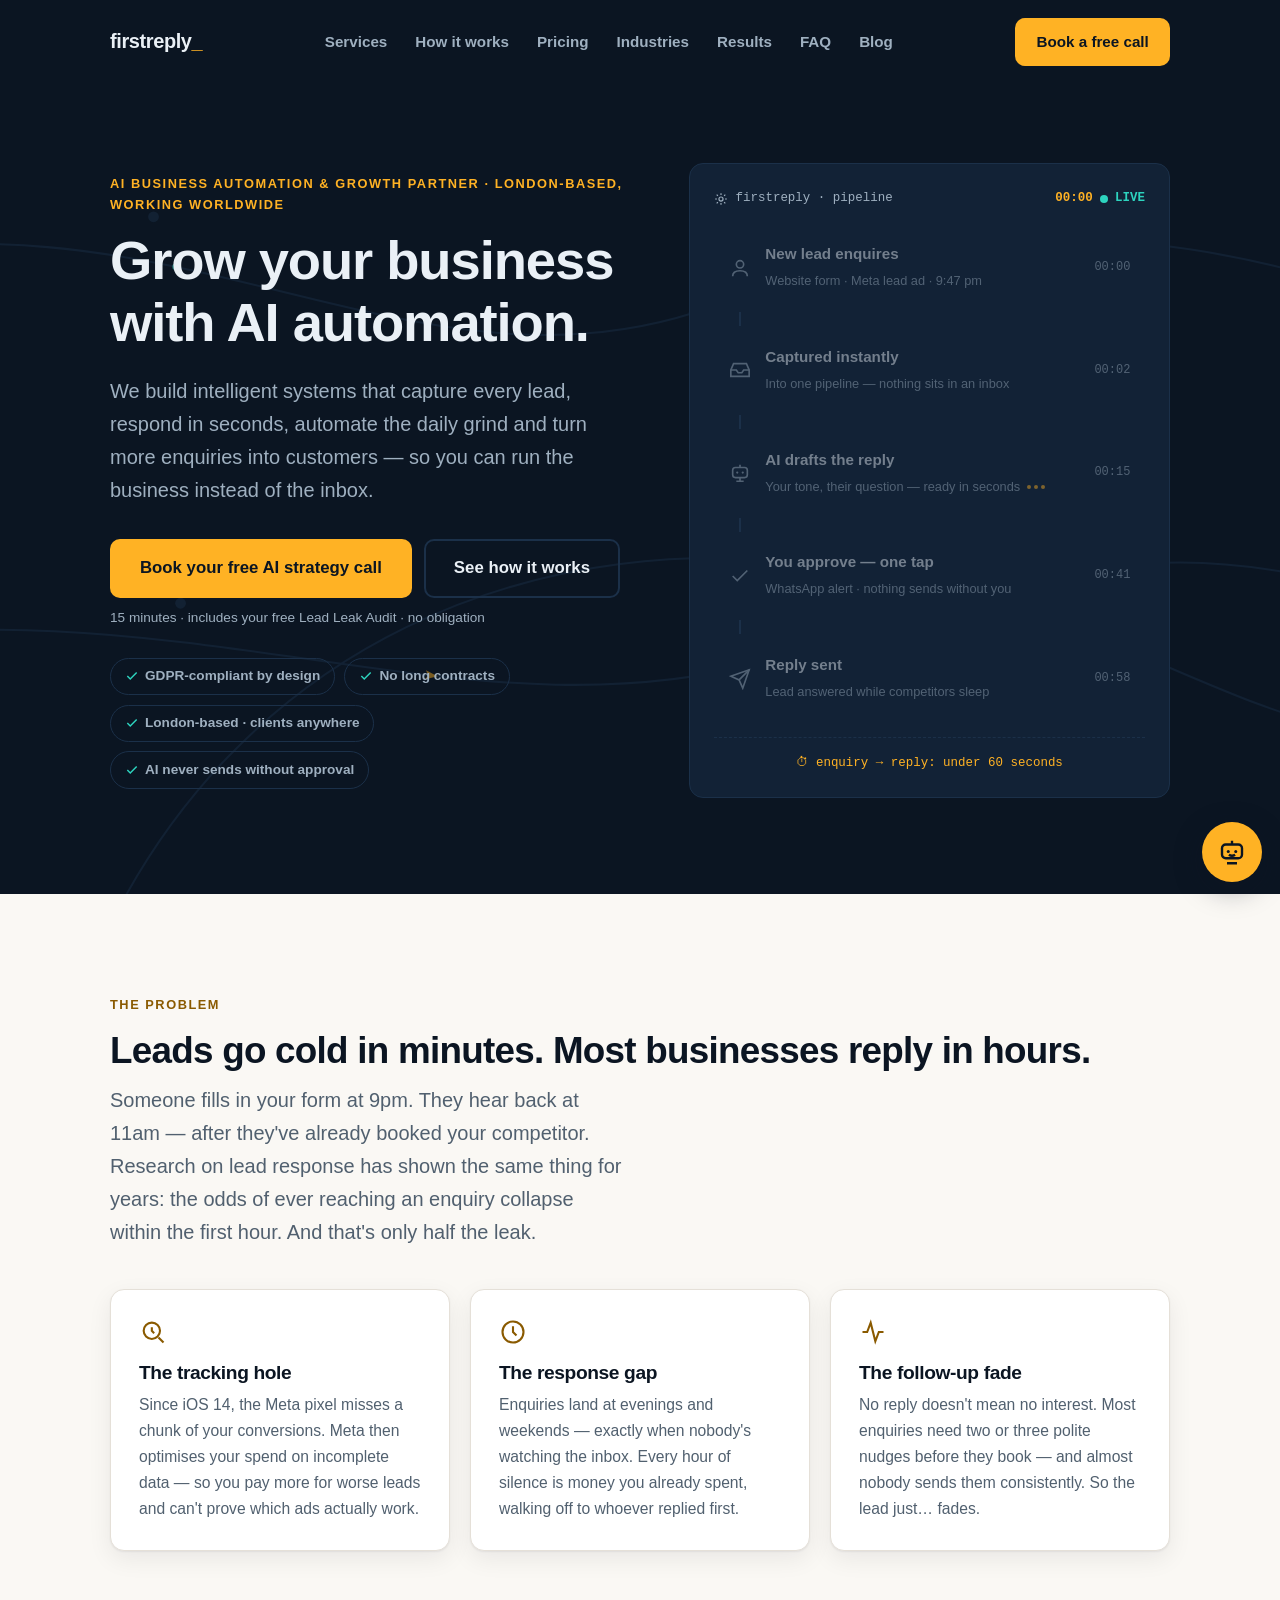
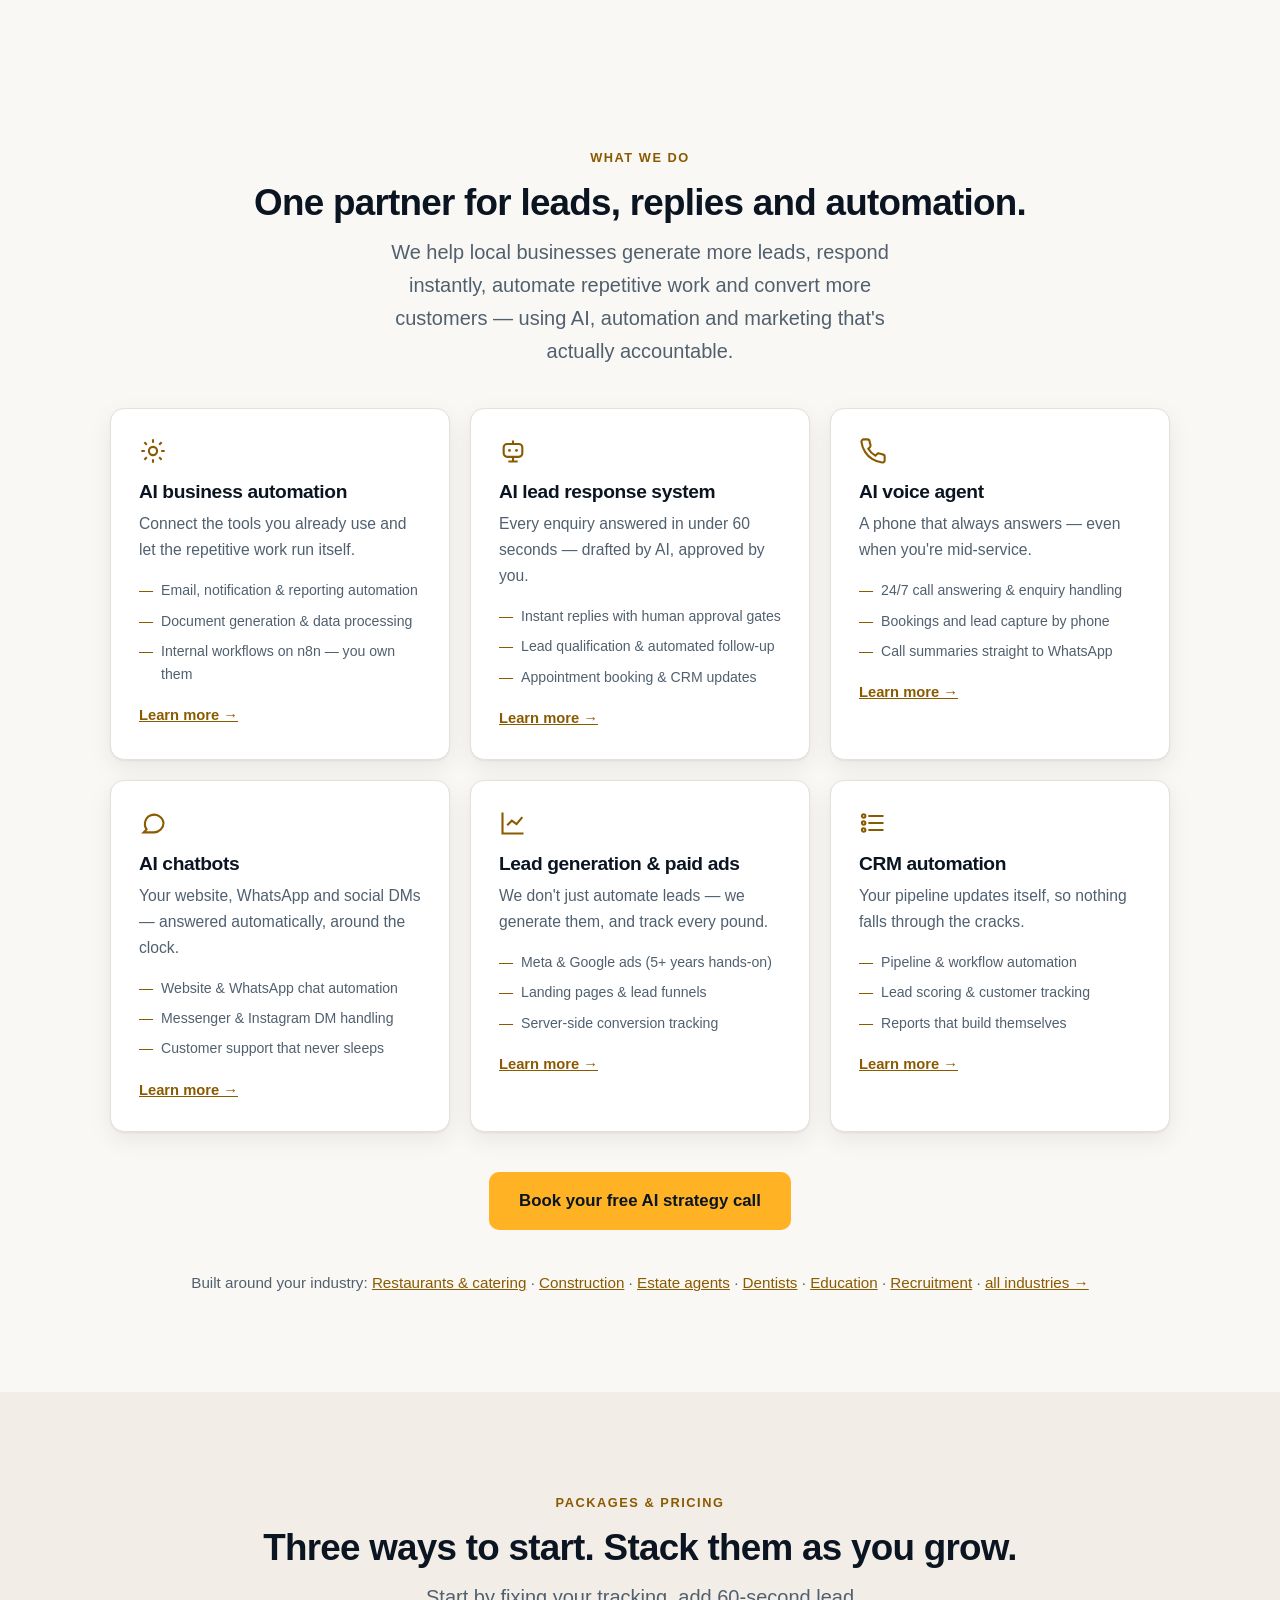
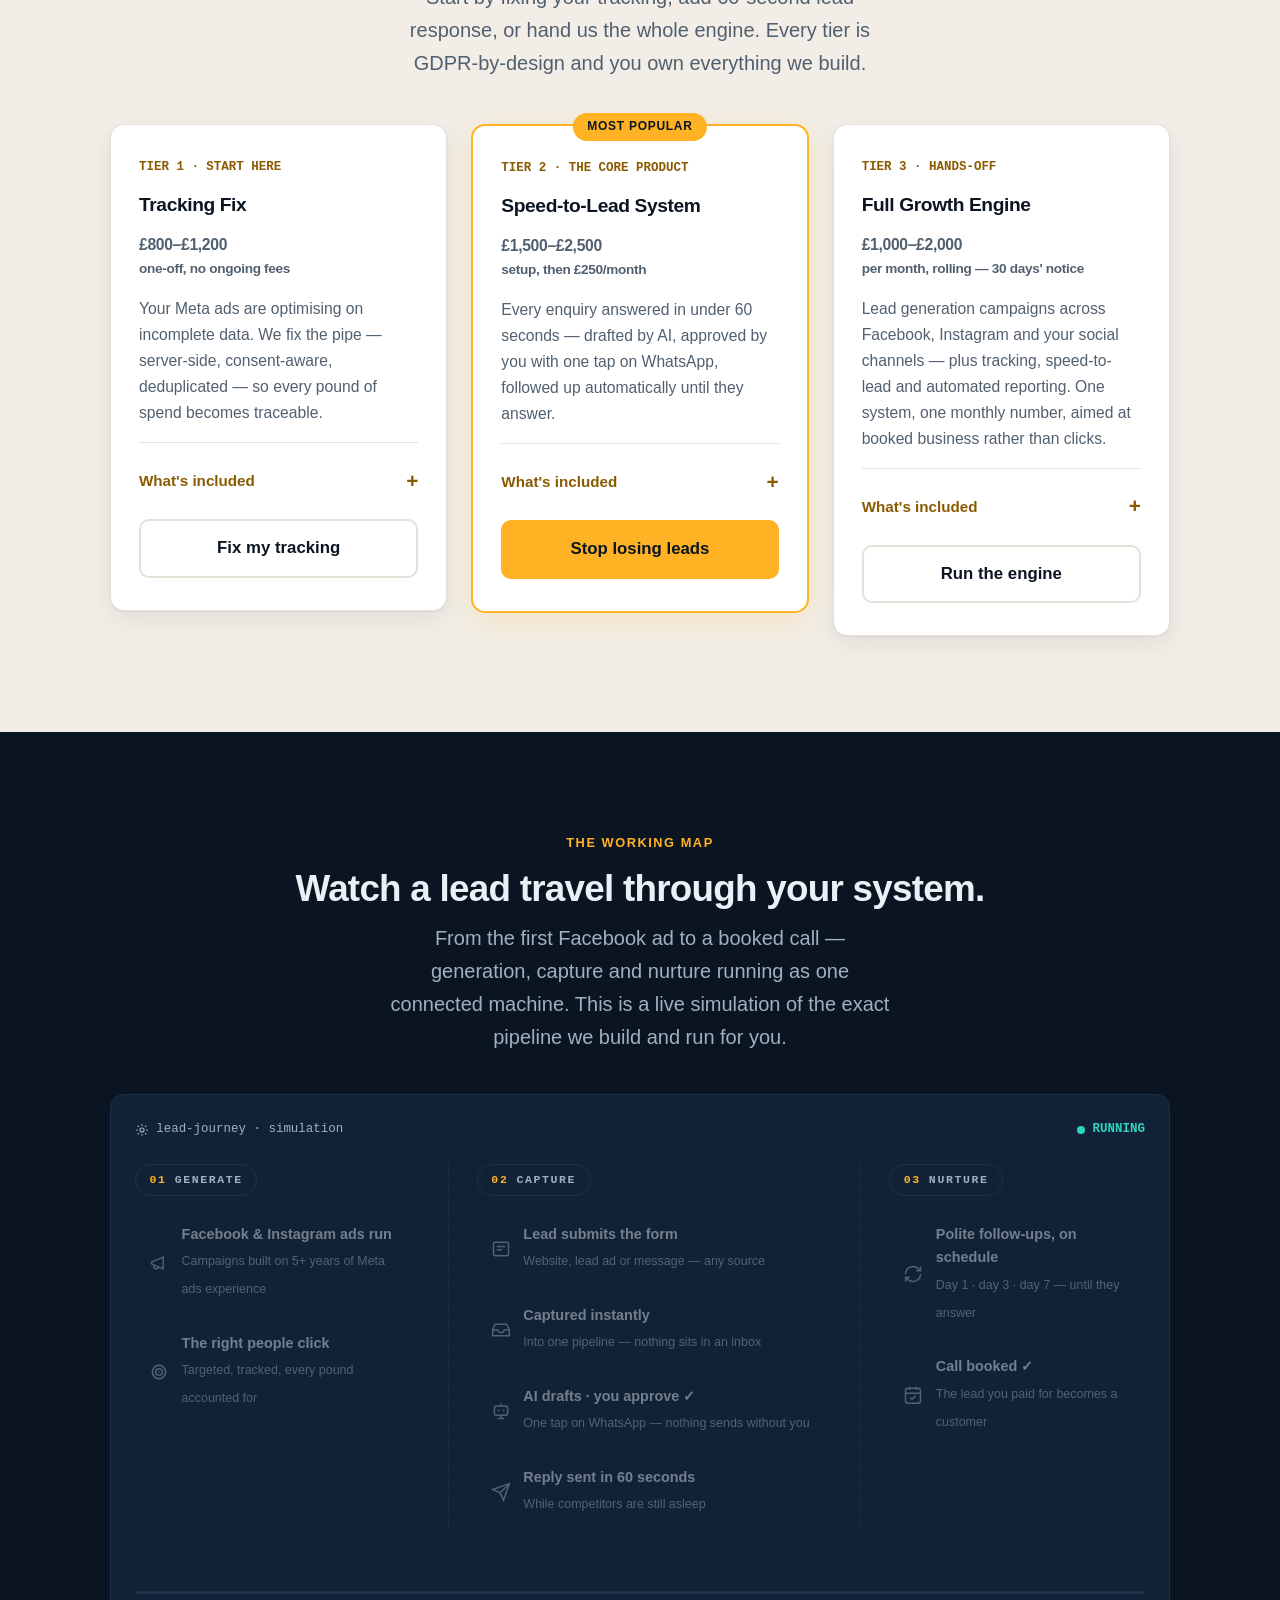
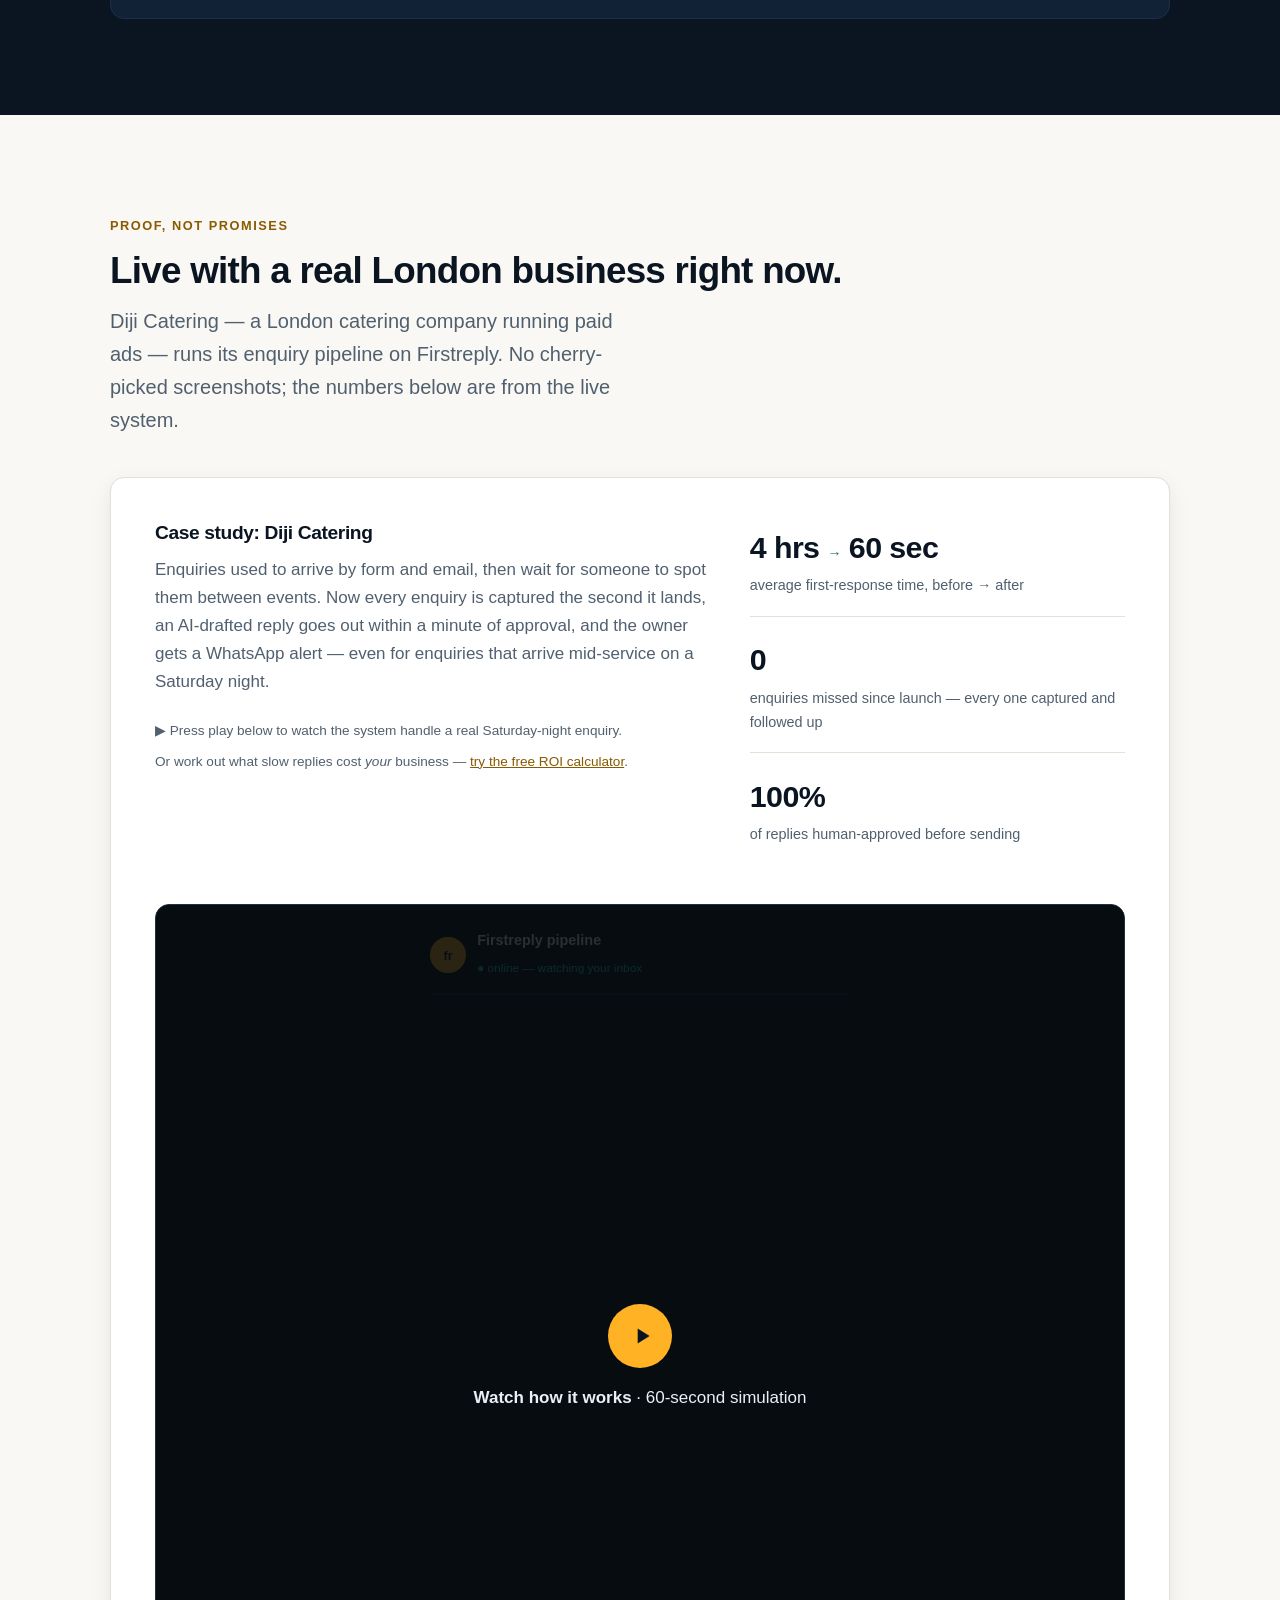
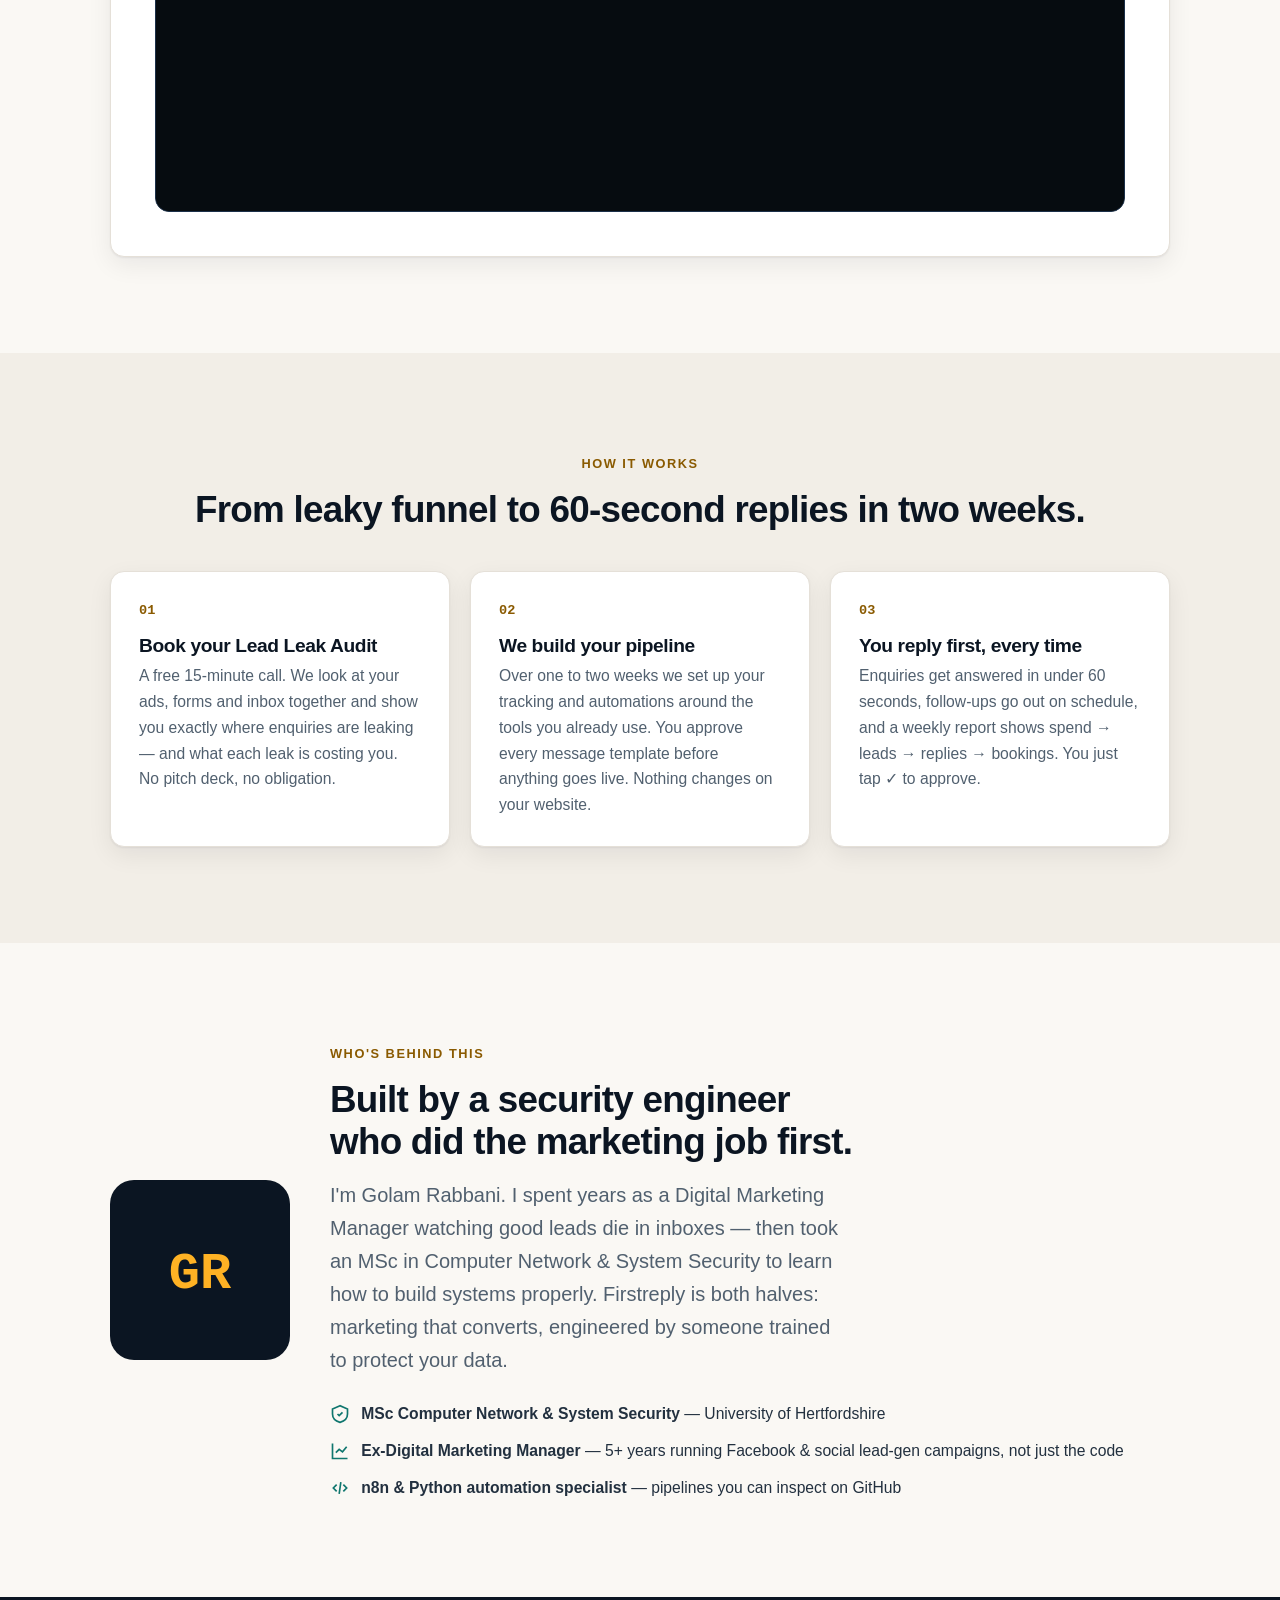
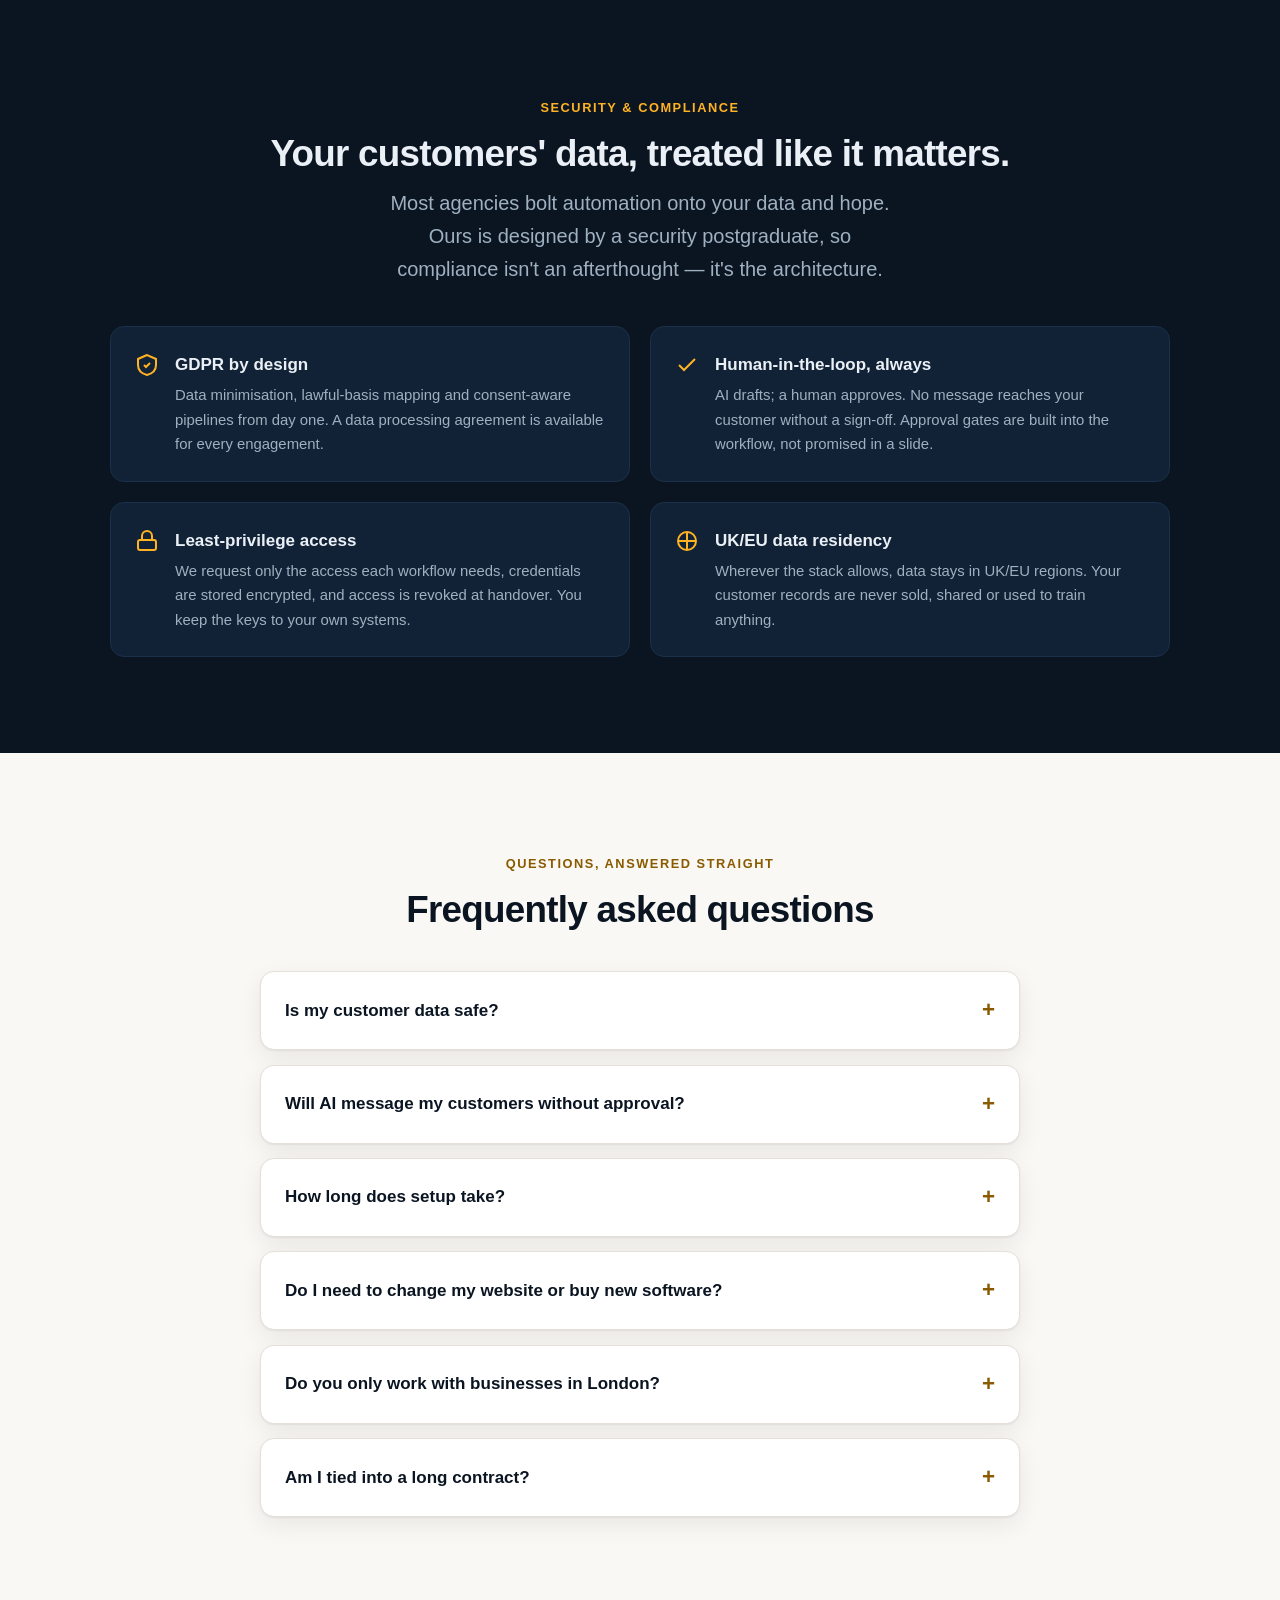
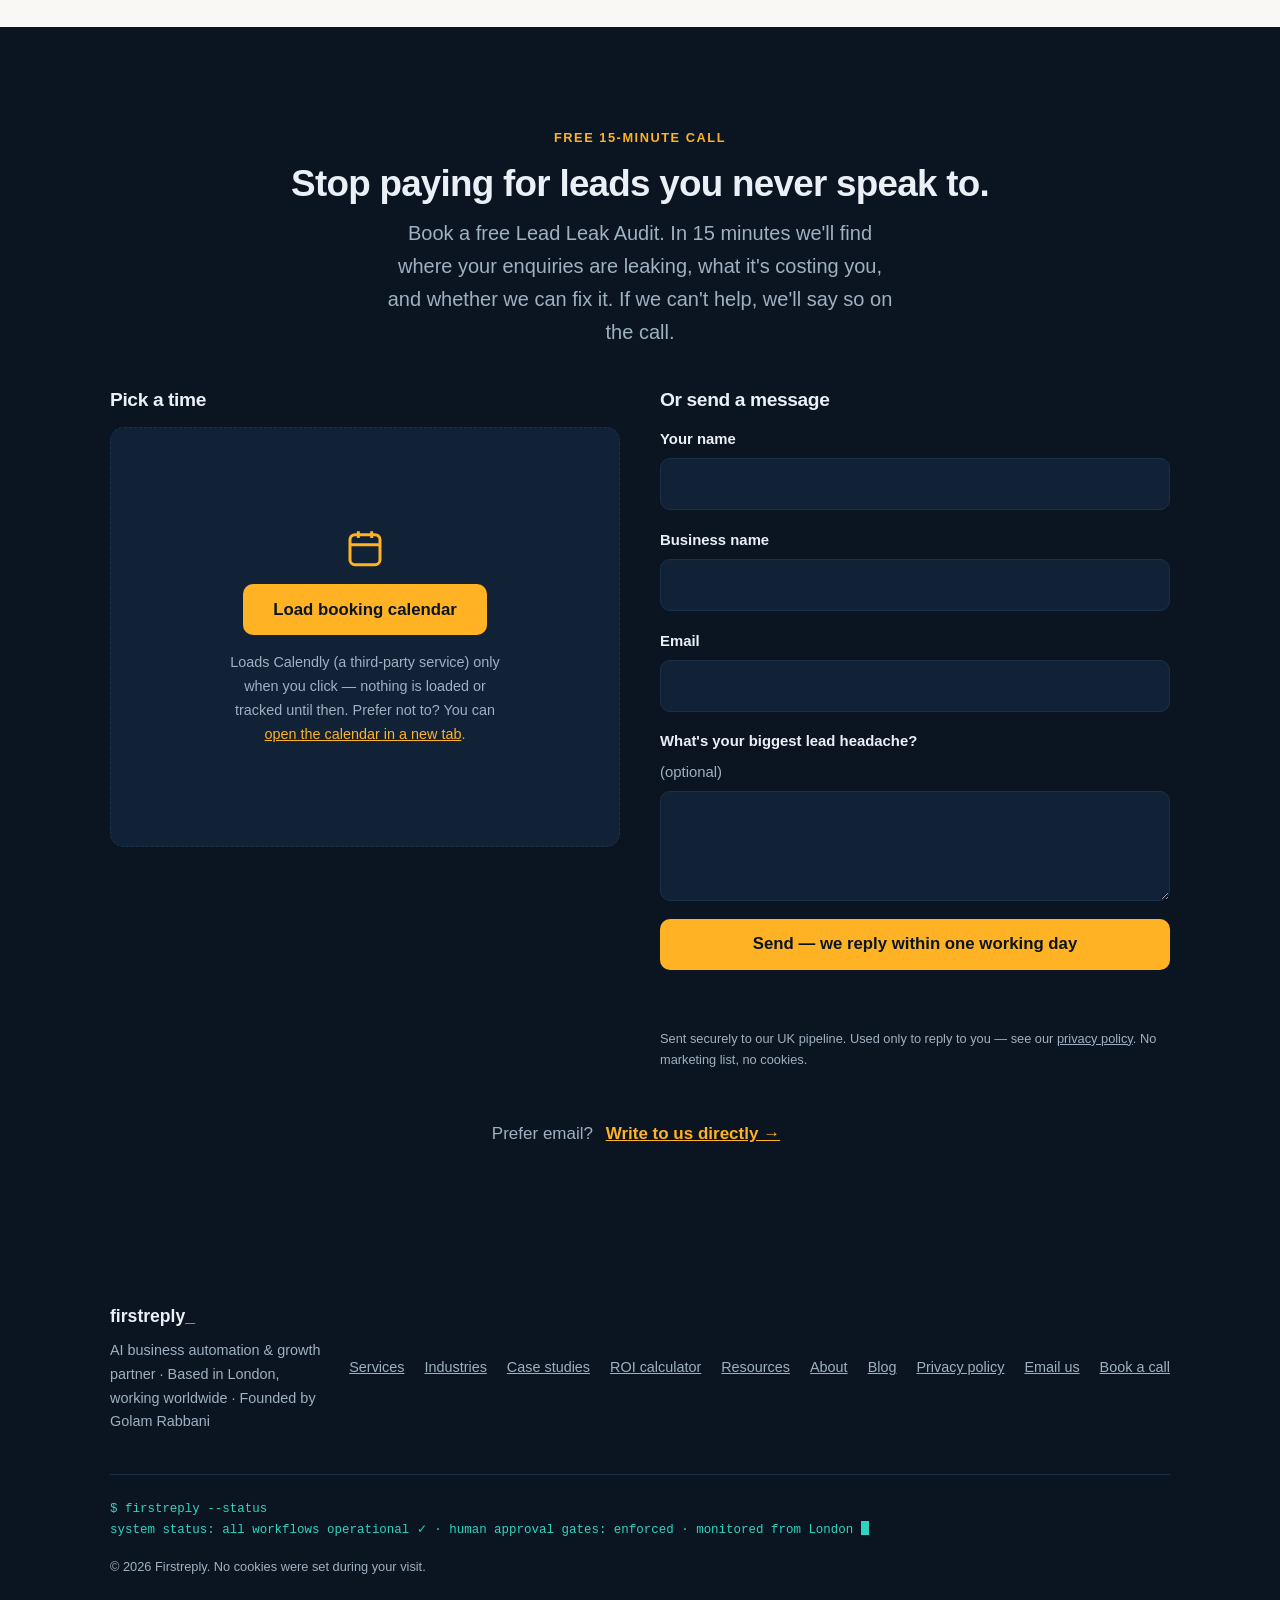
==== commit c18d1b23: "Add site-wide AI assistant widget: scripted chat for initial queries with voice input/output, honest" ====
--- a/index.html
+++ b/index.html
@@ -51,7 +51,7 @@
     anywhere else, and will not post at all until you replace the placeholder.
   · frame-src is locked to Calendly, which is only loaded click-to-activate.
 -->
-<meta http-equiv="Content-Security-Policy" content="default-src 'none'; script-src 'unsafe-inline'; style-src 'unsafe-inline'; img-src 'self' data:; connect-src 'self' https://YOUR-N8N-DOMAIN.example; frame-src https://calendly.com https://*.calendly.com; form-action 'self'; base-uri 'none'; upgrade-insecure-requests">
+<meta http-equiv="Content-Security-Policy" content="default-src 'none'; script-src 'self' 'unsafe-inline'; style-src 'unsafe-inline'; img-src 'self' data:; connect-src 'self' https://YOUR-N8N-DOMAIN.example; frame-src https://calendly.com https://*.calendly.com; form-action 'self'; base-uri 'none'; upgrade-insecure-requests">
 
 <title>AI Automation Agency London | Firstreply — Growth Partner</title>
 <meta name="description" content="AI business automation &amp; growth partner for local businesses: lead generation, 60-second responses, chatbots, voice agents and CRM automation. GDPR-first.">
@@ -1309,5 +1309,6 @@
 console.log('%cfirstreply_ %c$ whoami\nBuilt in vanilla HTML/CSS/JS by an automation engineer.\nNo frameworks were harmed. Pipeline status: operational ✓',
   'color:#FFB224;font-weight:bold', 'color:#2DD4BF');
 </script>
+<script src="/chat.js" defer></script>
 </body>
 </html>
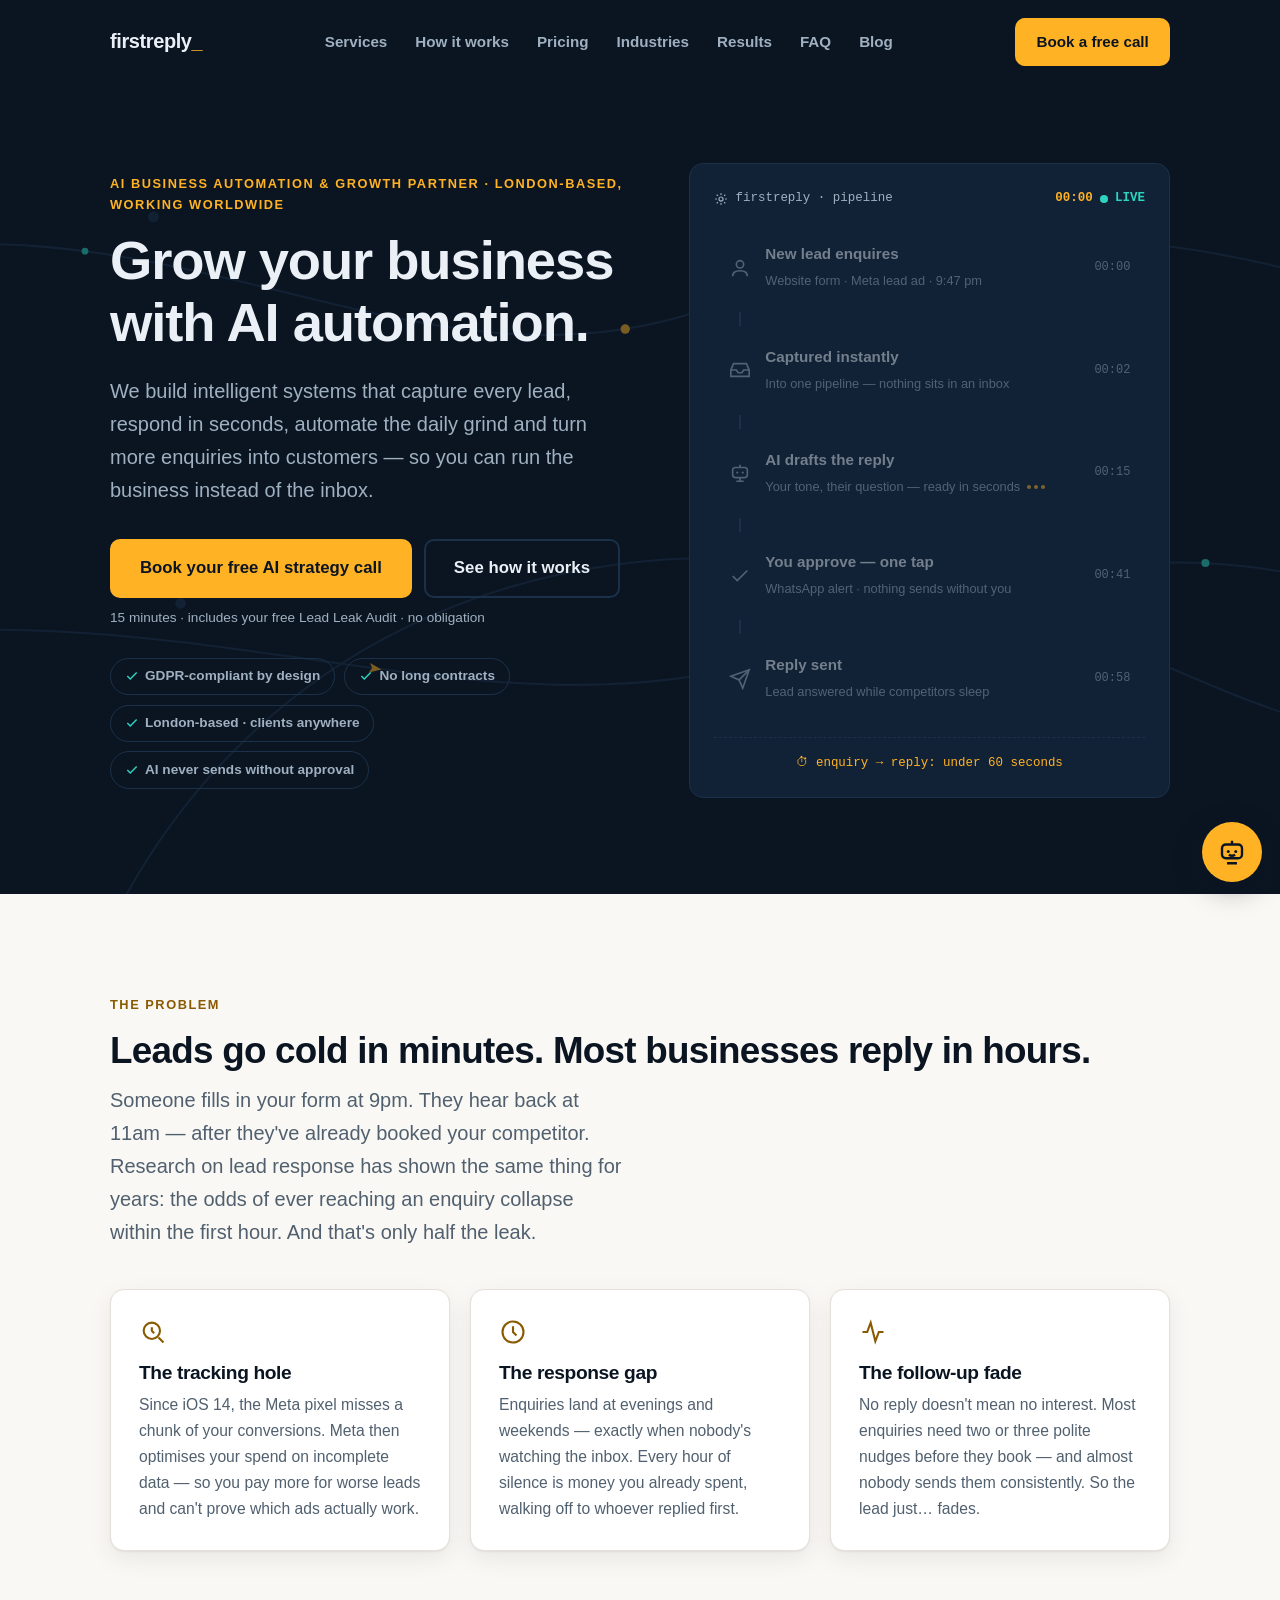
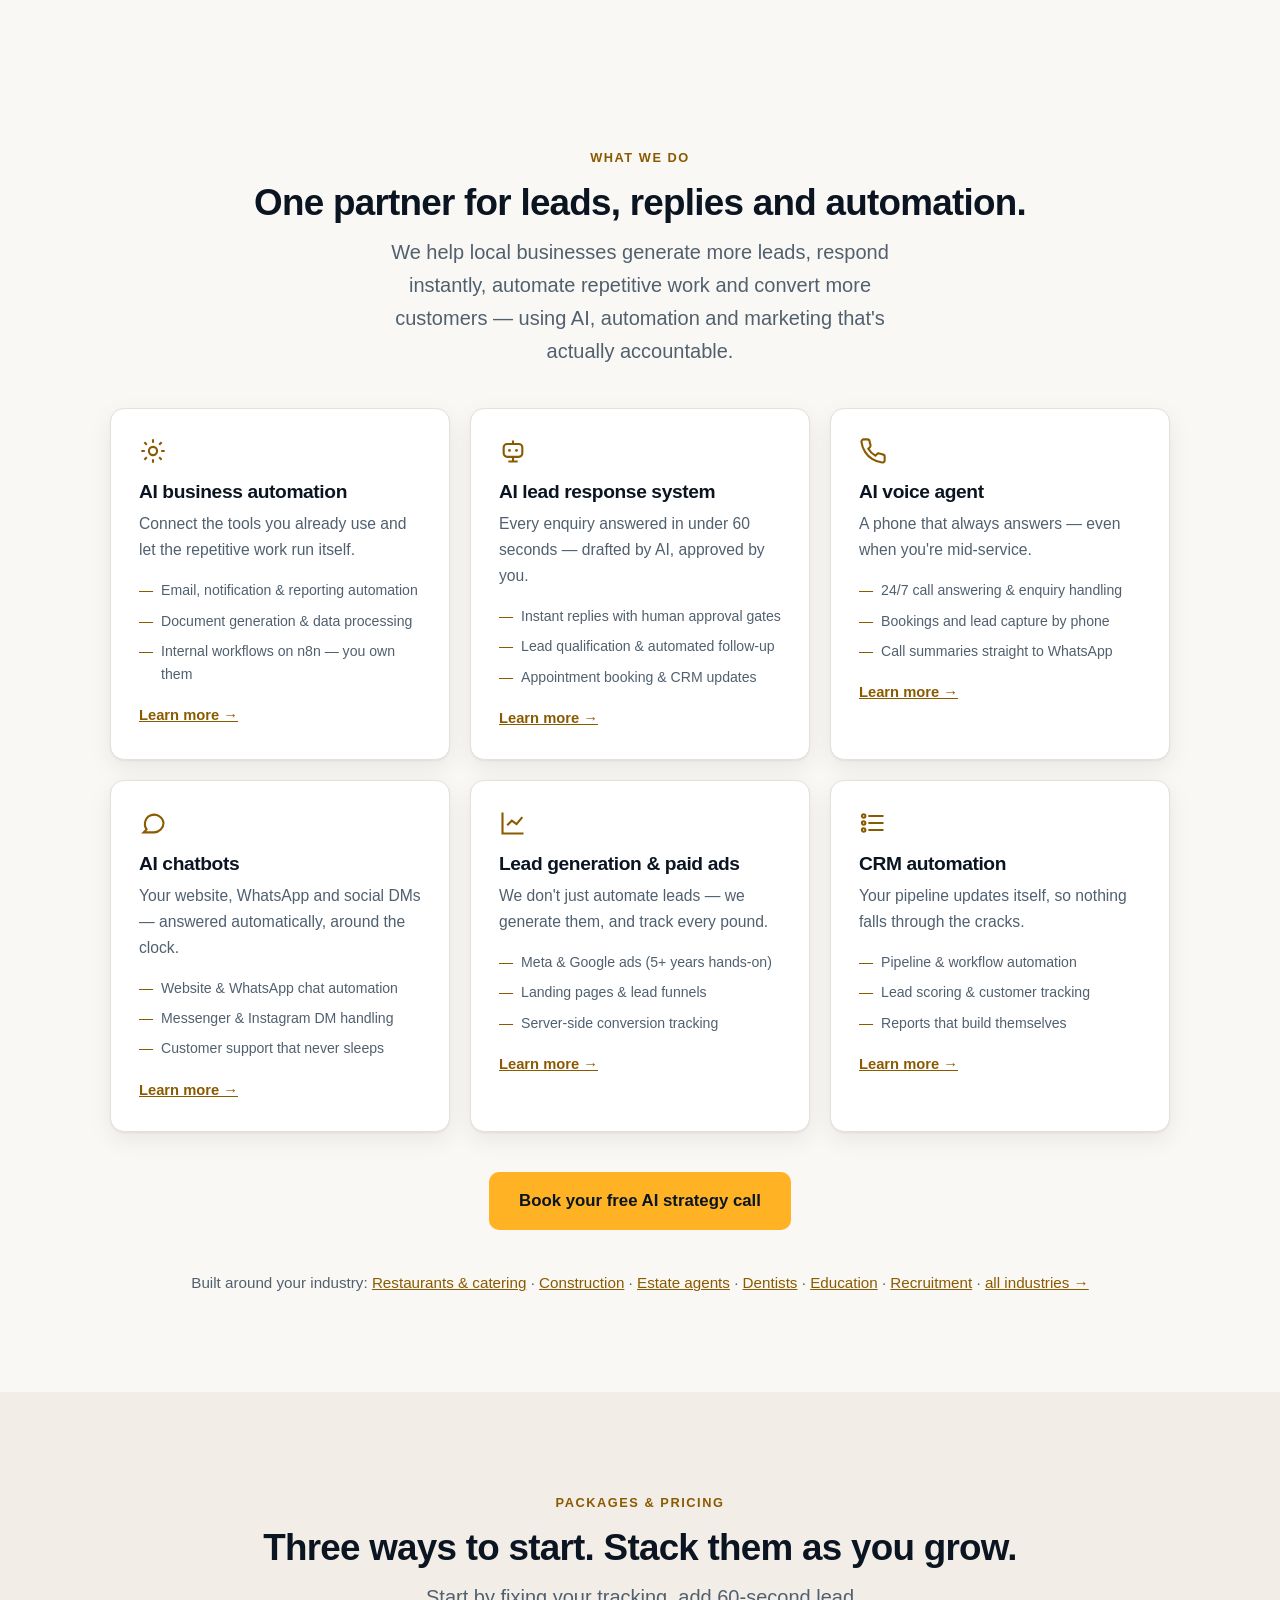
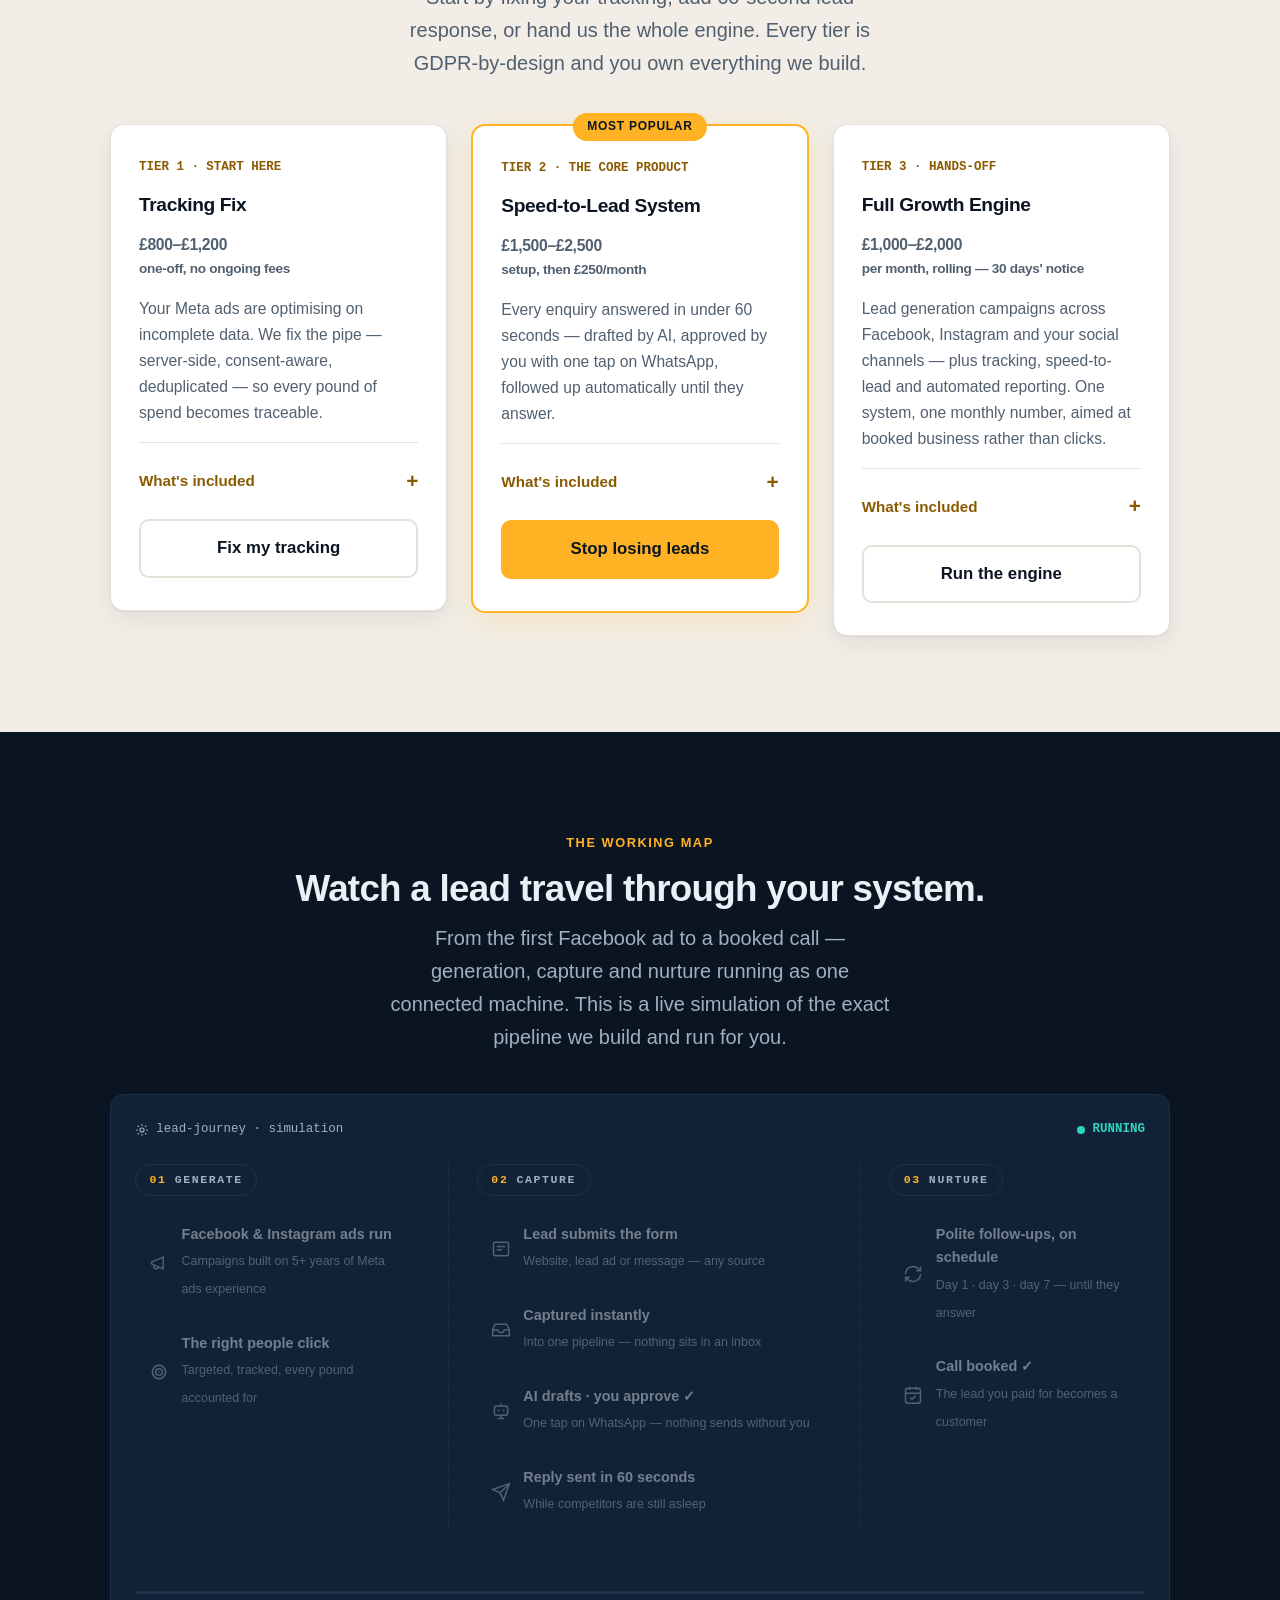
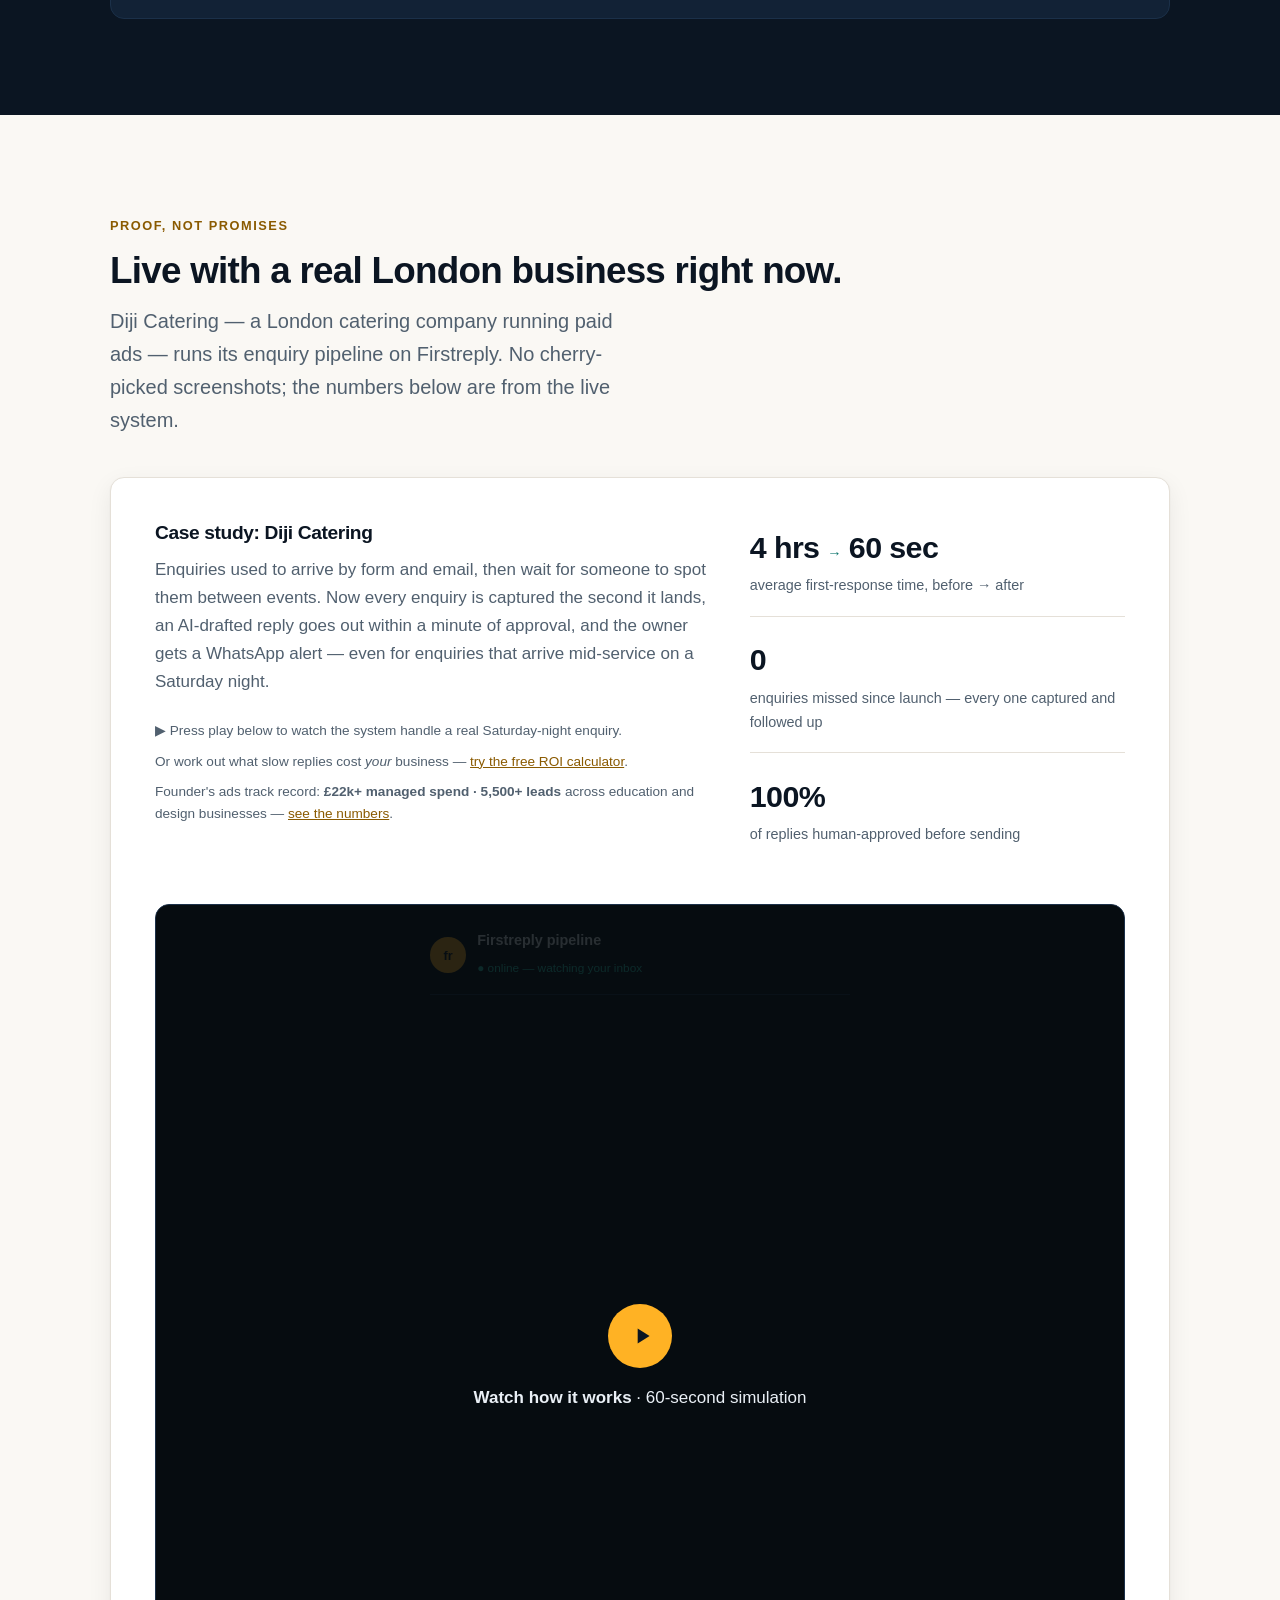
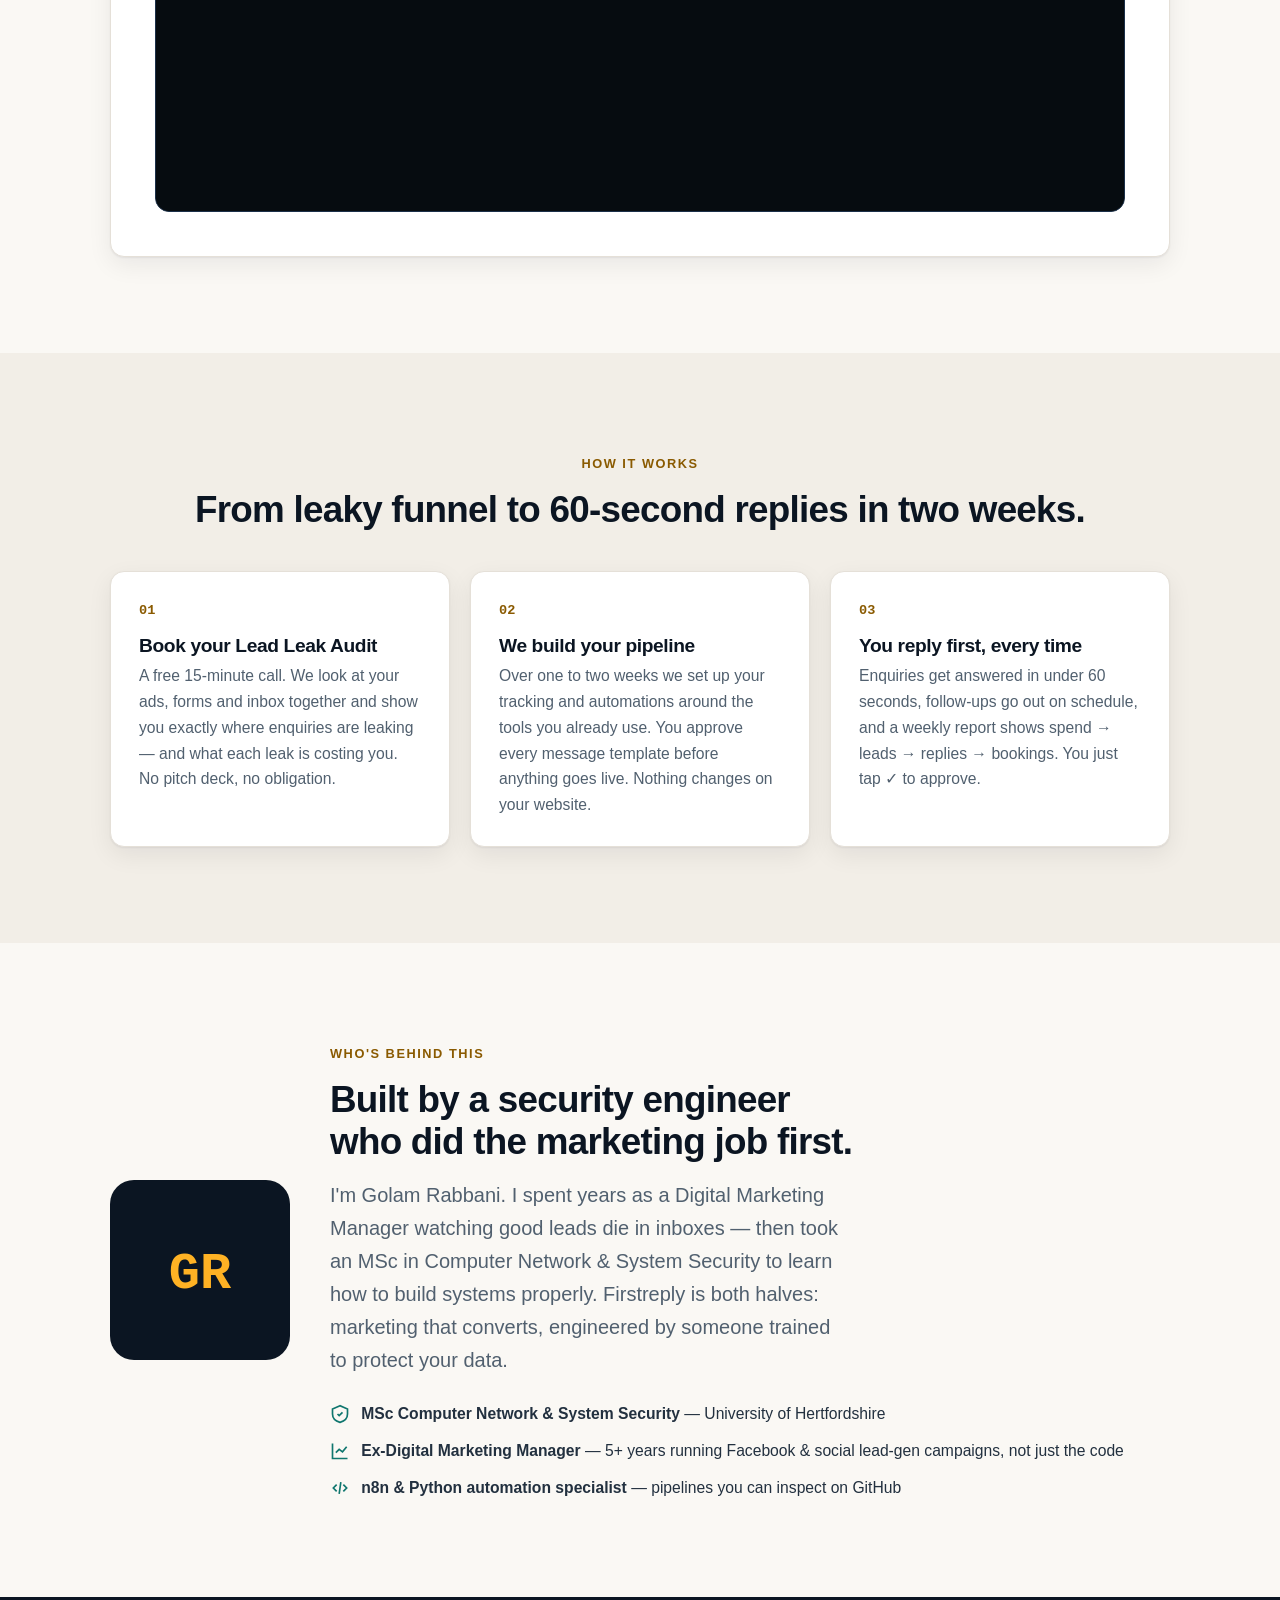
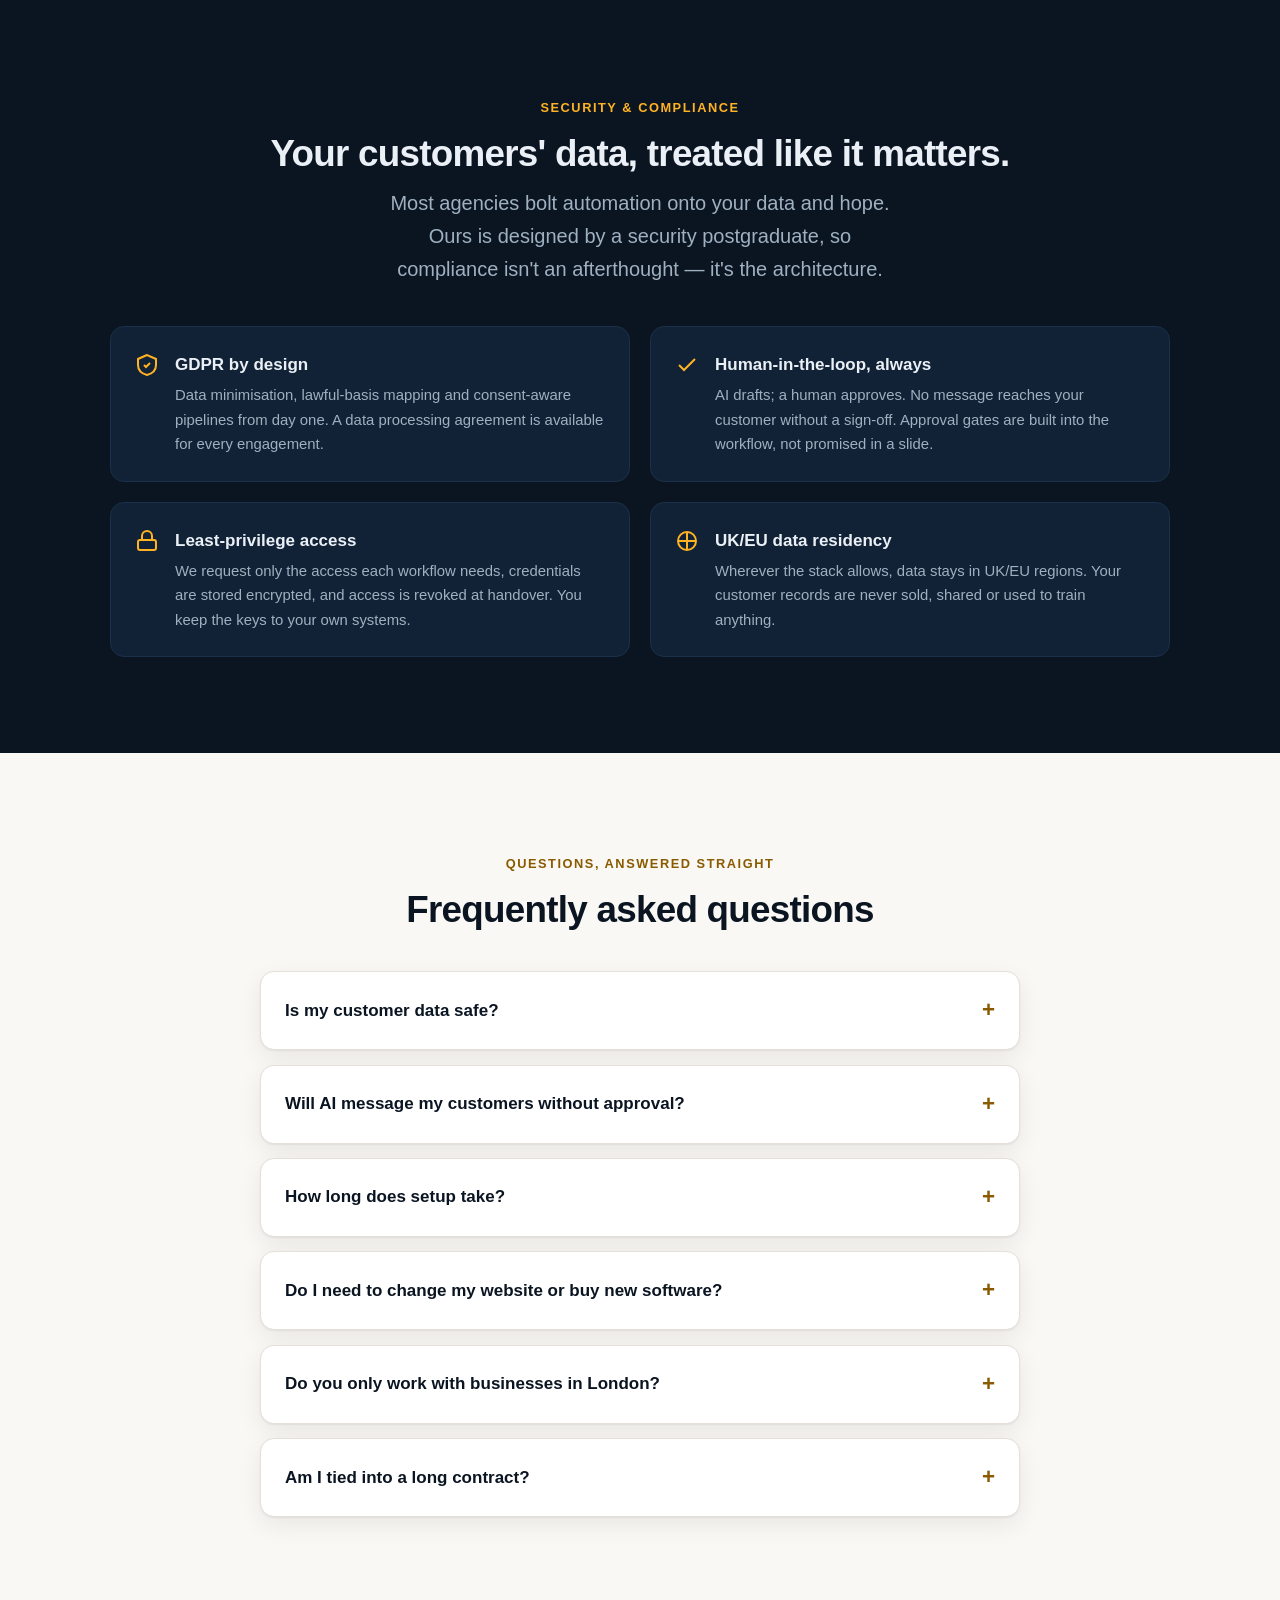
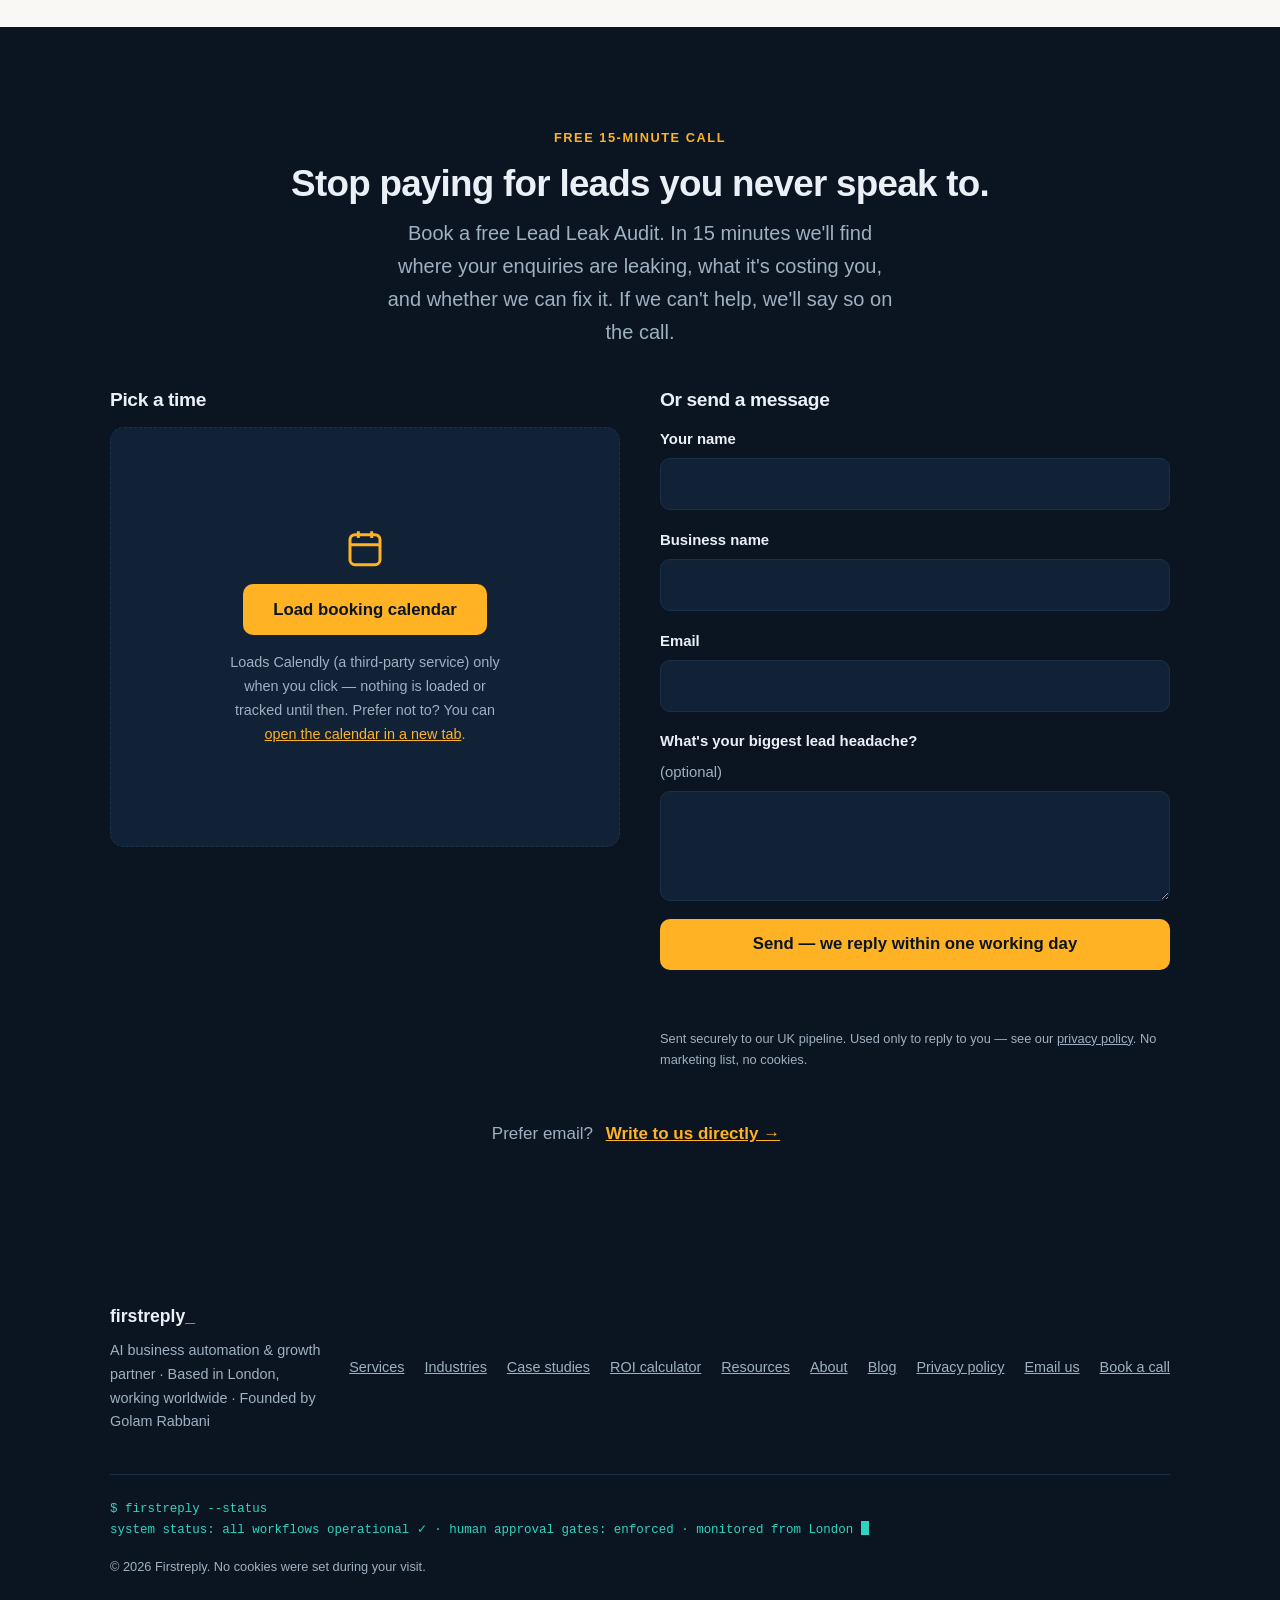
==== commit 20b6e01a: "Add founder's real ads track record: ExploreX, Pioneer London, Radix Point — case-studies section, h" ====
--- a/index.html
+++ b/index.html
@@ -909,6 +909,7 @@
           <p style="color:var(--text-soft);margin-top:.75rem">Enquiries used to arrive by form and email, then wait for someone to spot them between events. Now every enquiry is captured the second it lands, an AI-drafted reply goes out within a minute of approval, and the owner gets a WhatsApp alert — even for enquiries that arrive mid-service on a Saturday night.</p>
           <p style="font-size:.85rem;color:var(--text-soft);margin-top:1.5rem">▶ Press play below to watch the system handle a real Saturday-night enquiry.</p>
           <p style="font-size:.85rem;color:var(--text-soft);margin-top:.5rem">Or work out what slow replies cost <em>your</em> business — <a href="/roi-calculator">try the free ROI calculator</a>.</p>
+          <p style="font-size:.85rem;color:var(--text-soft);margin-top:.5rem">Founder's ads track record: <strong>£22k+ managed spend · 5,500+ leads</strong> across education and design businesses — <a href="/case-studies">see the numbers</a>.</p>
         </div>
         <div>
           <div class="metric"><b>4 hrs <span class="arrow">→</span> 60 sec</b><span>average first-response time, before → after</span></div>
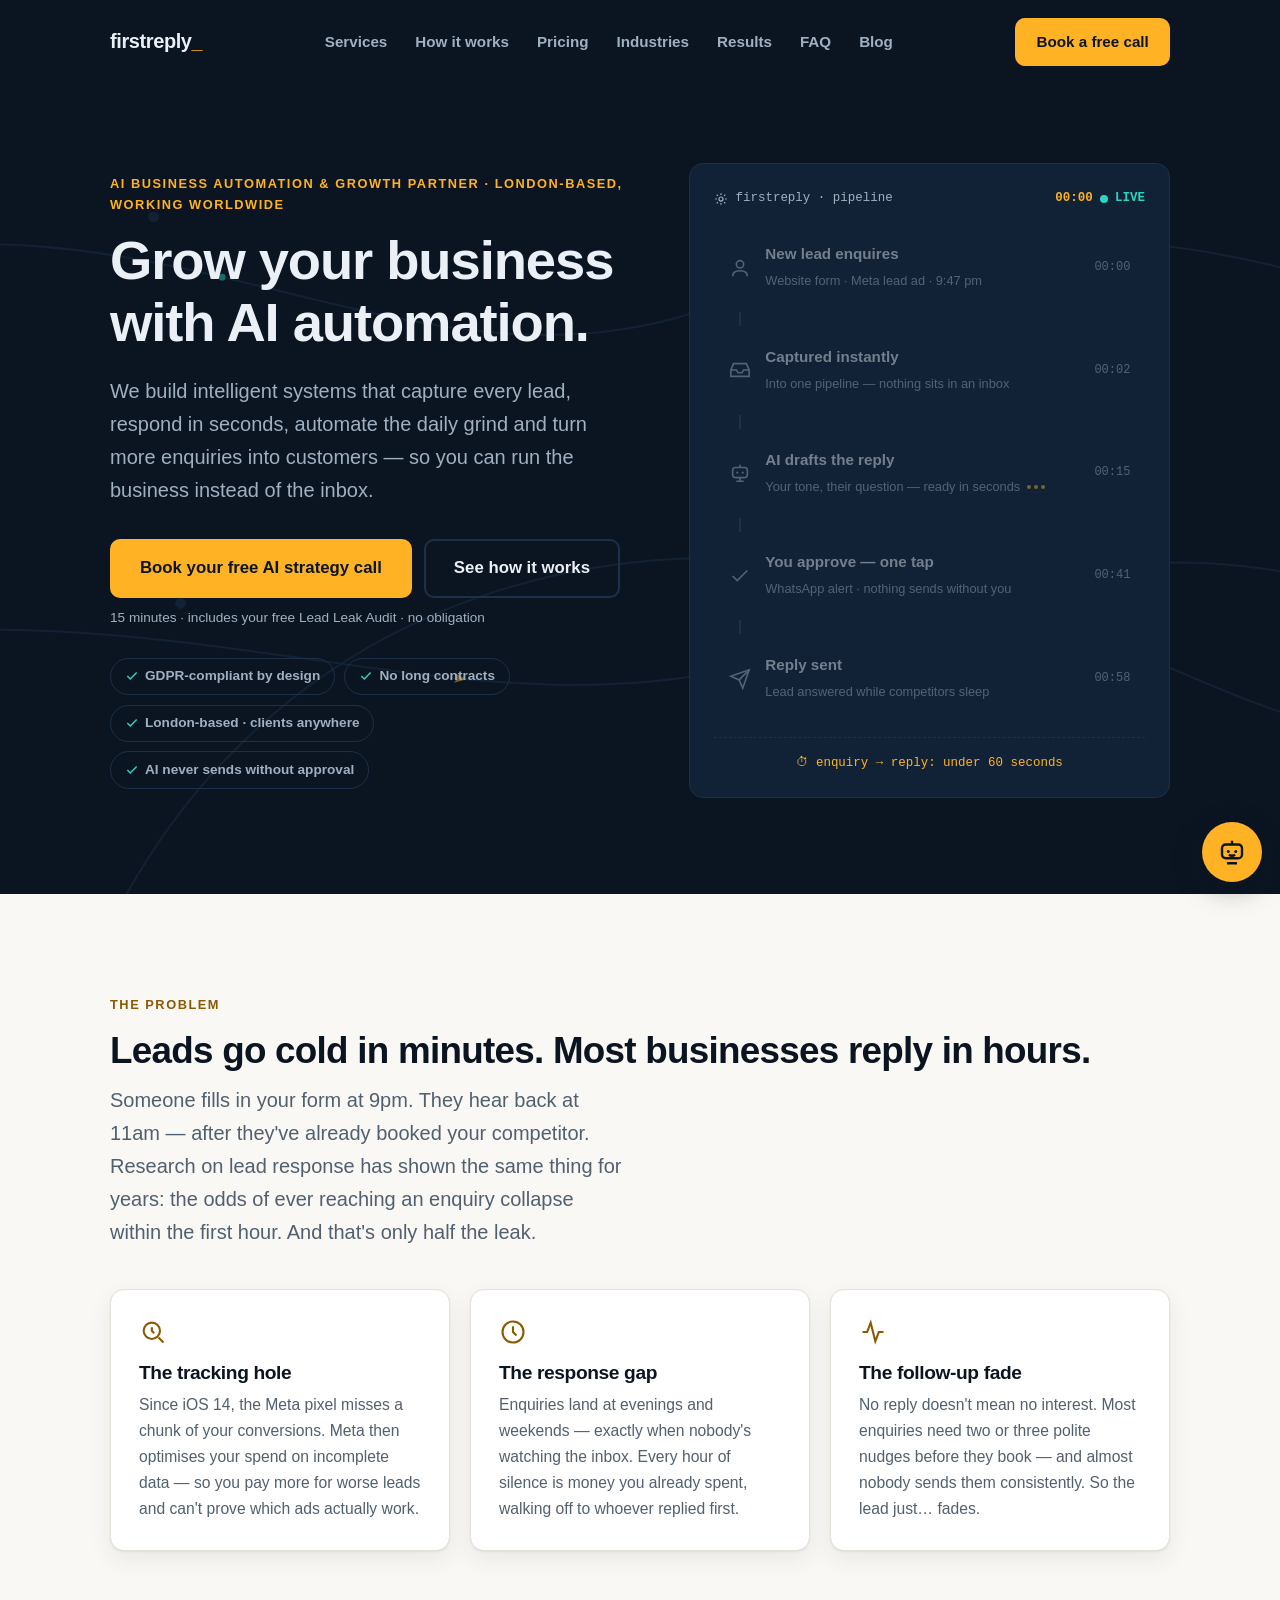
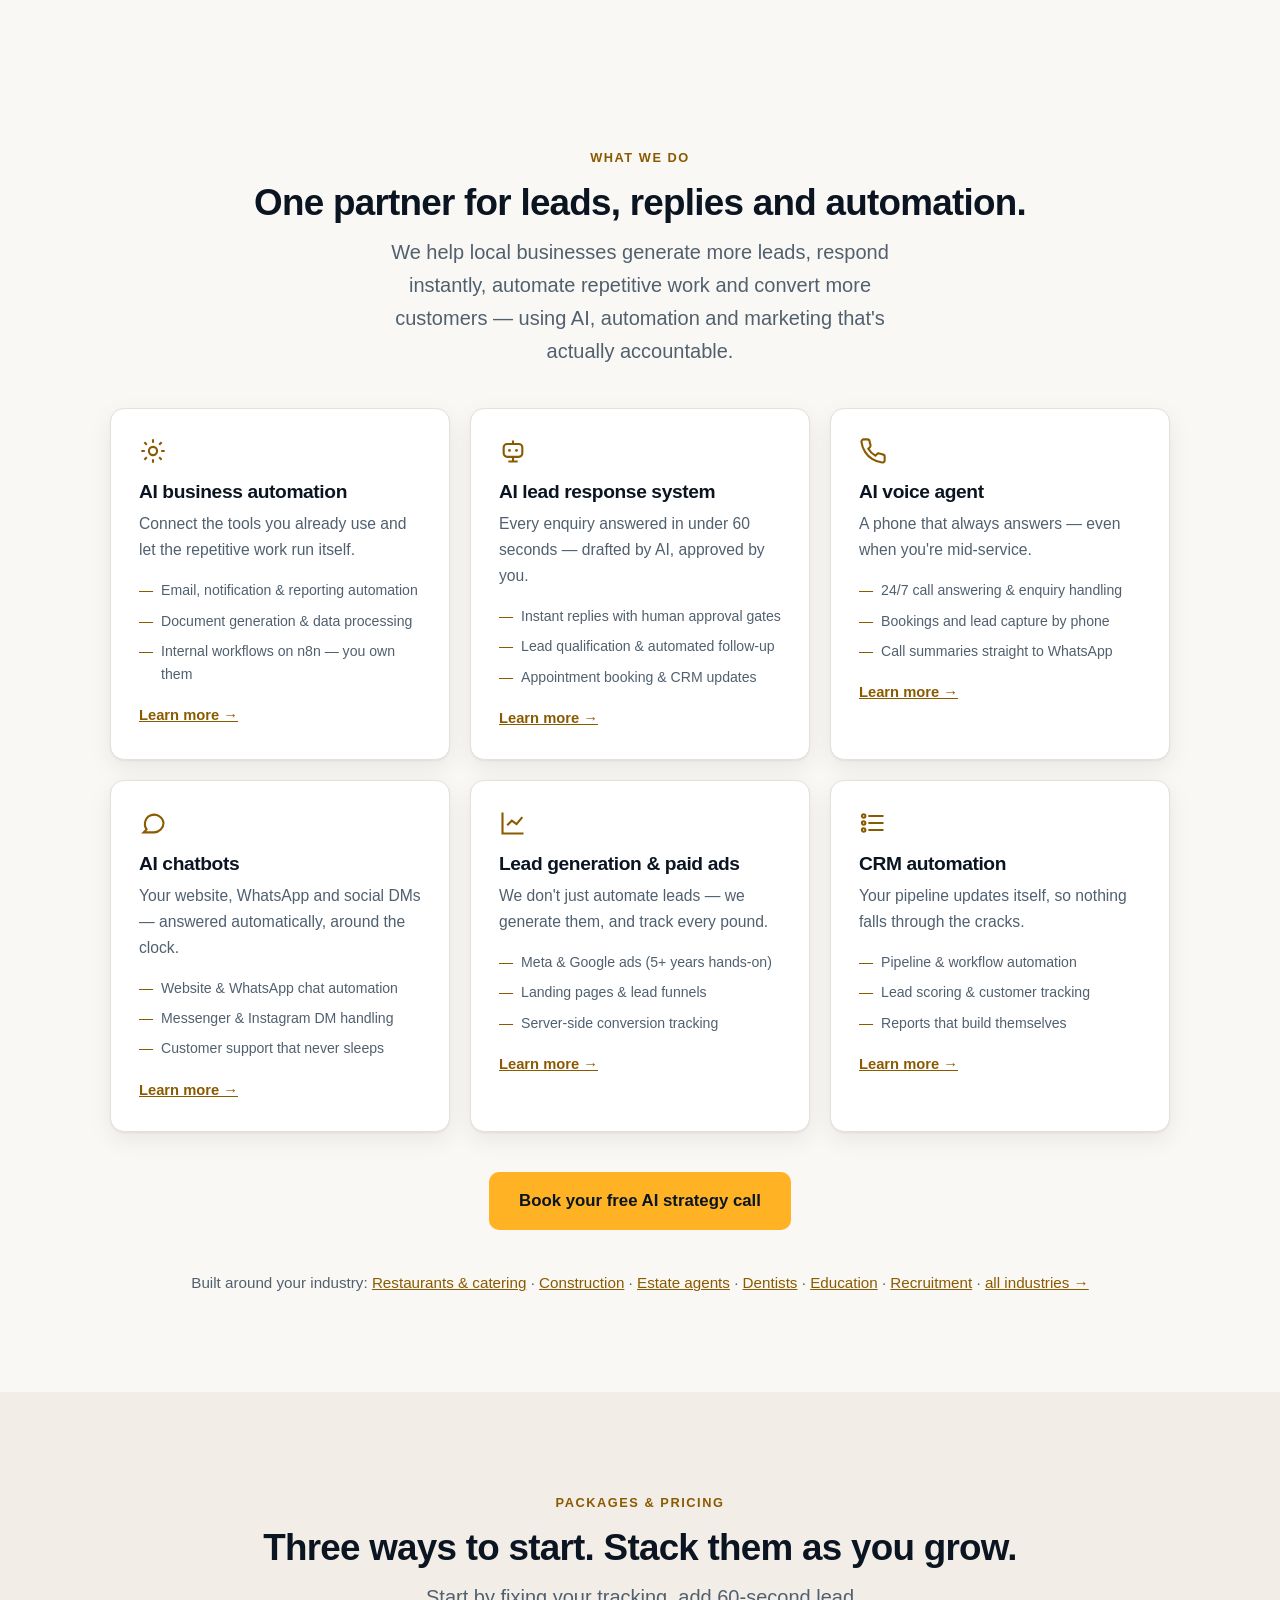
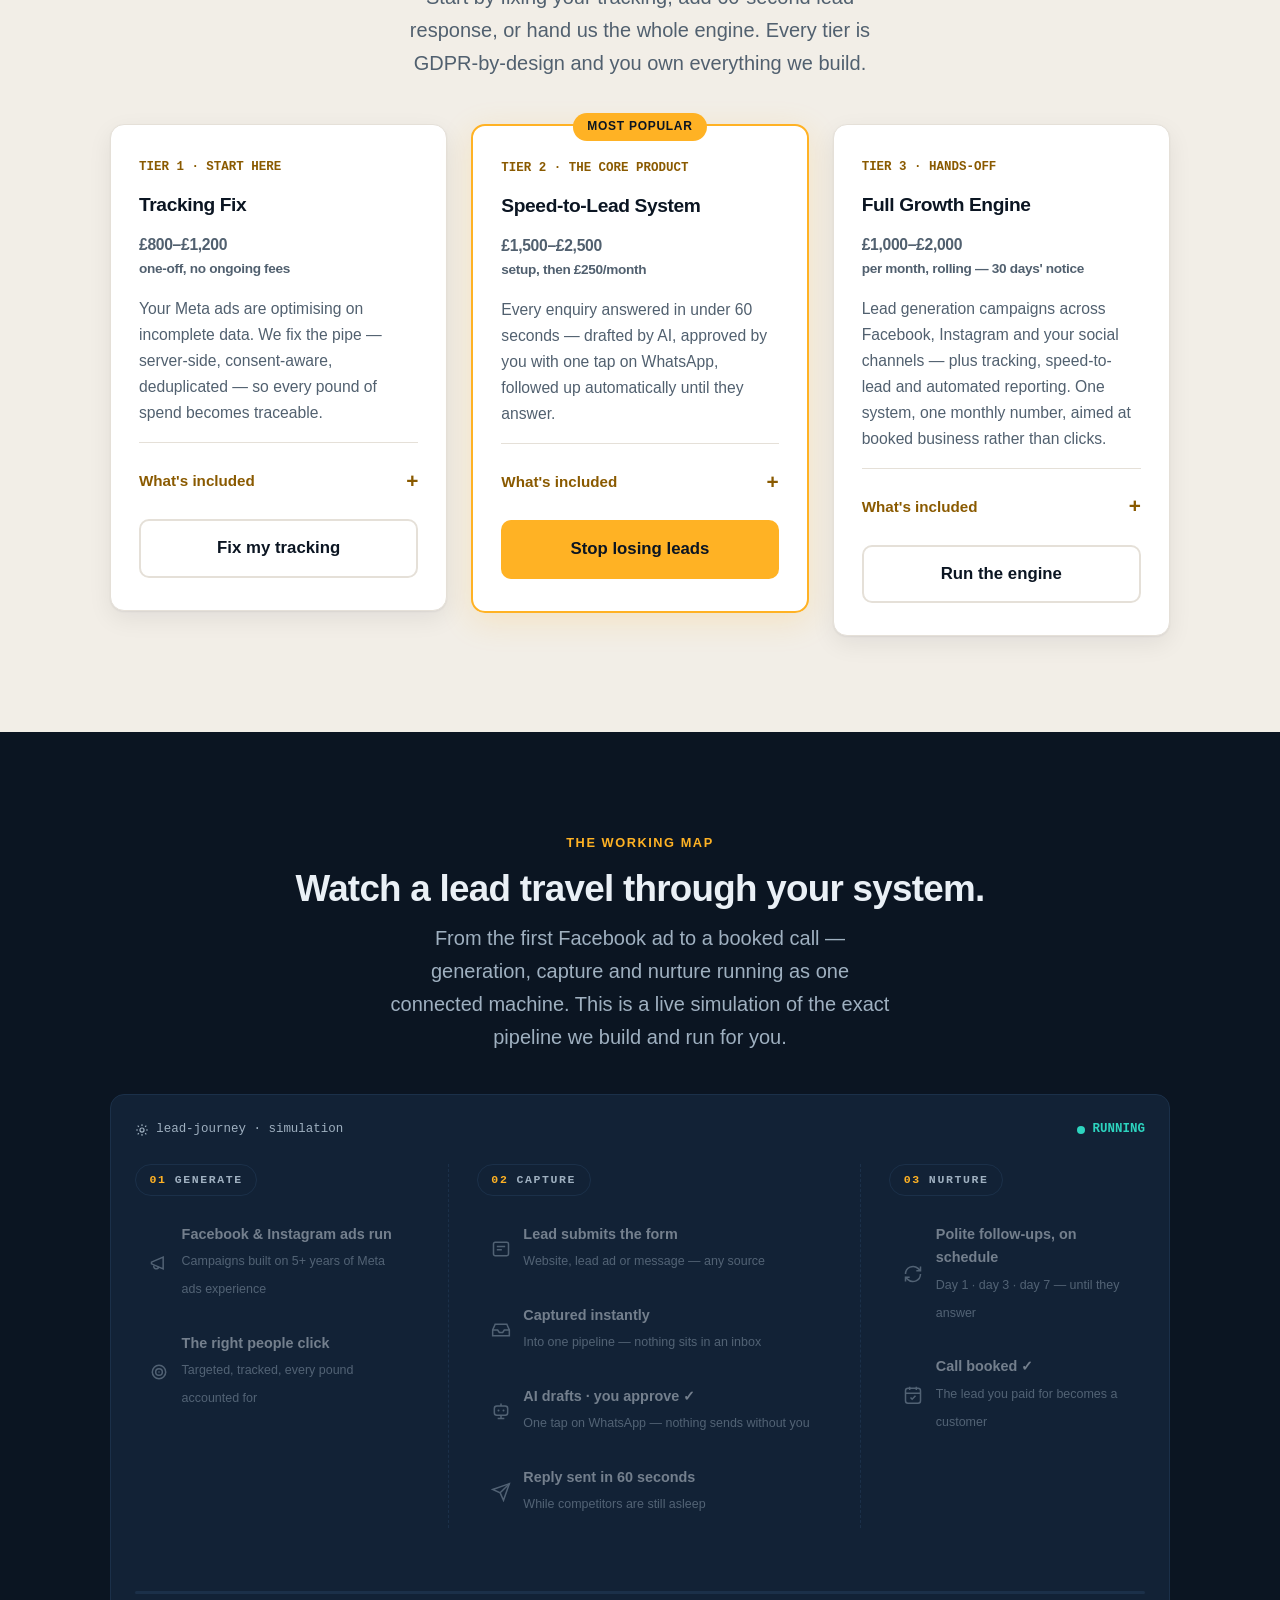
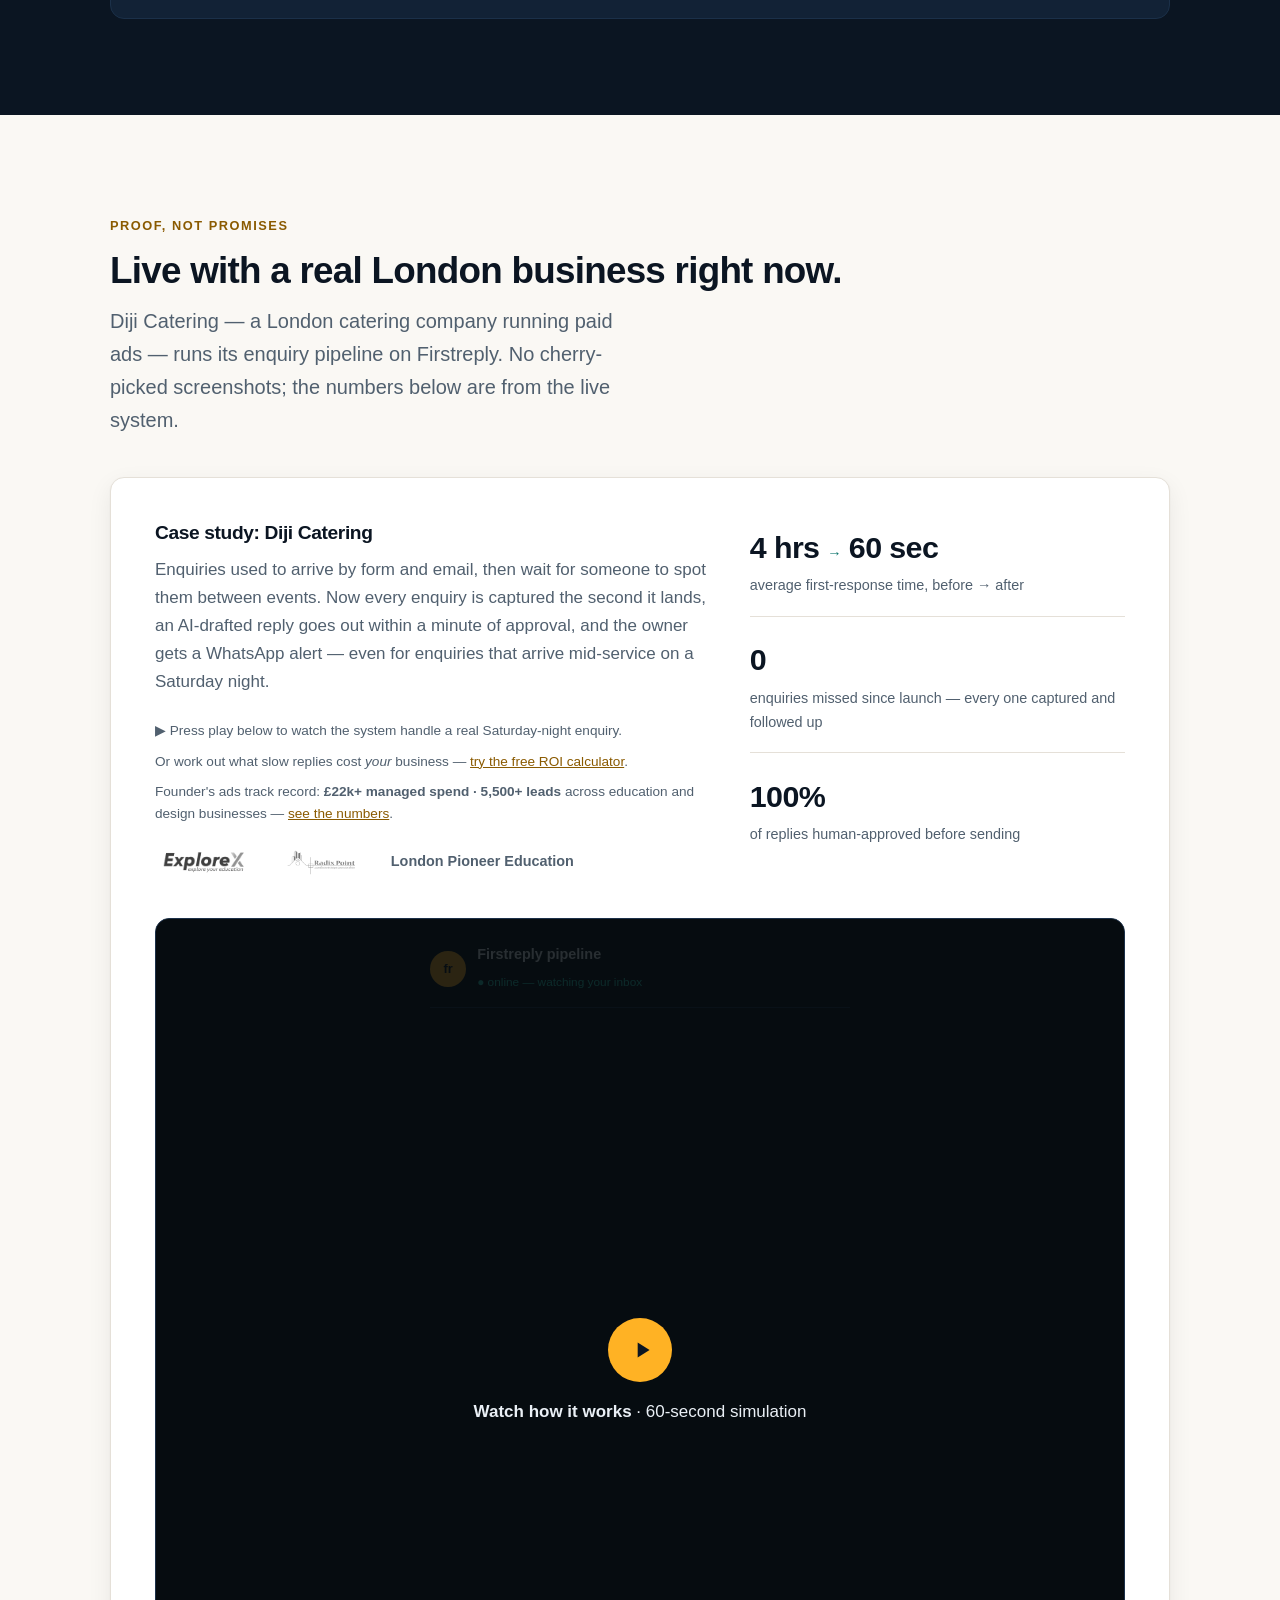
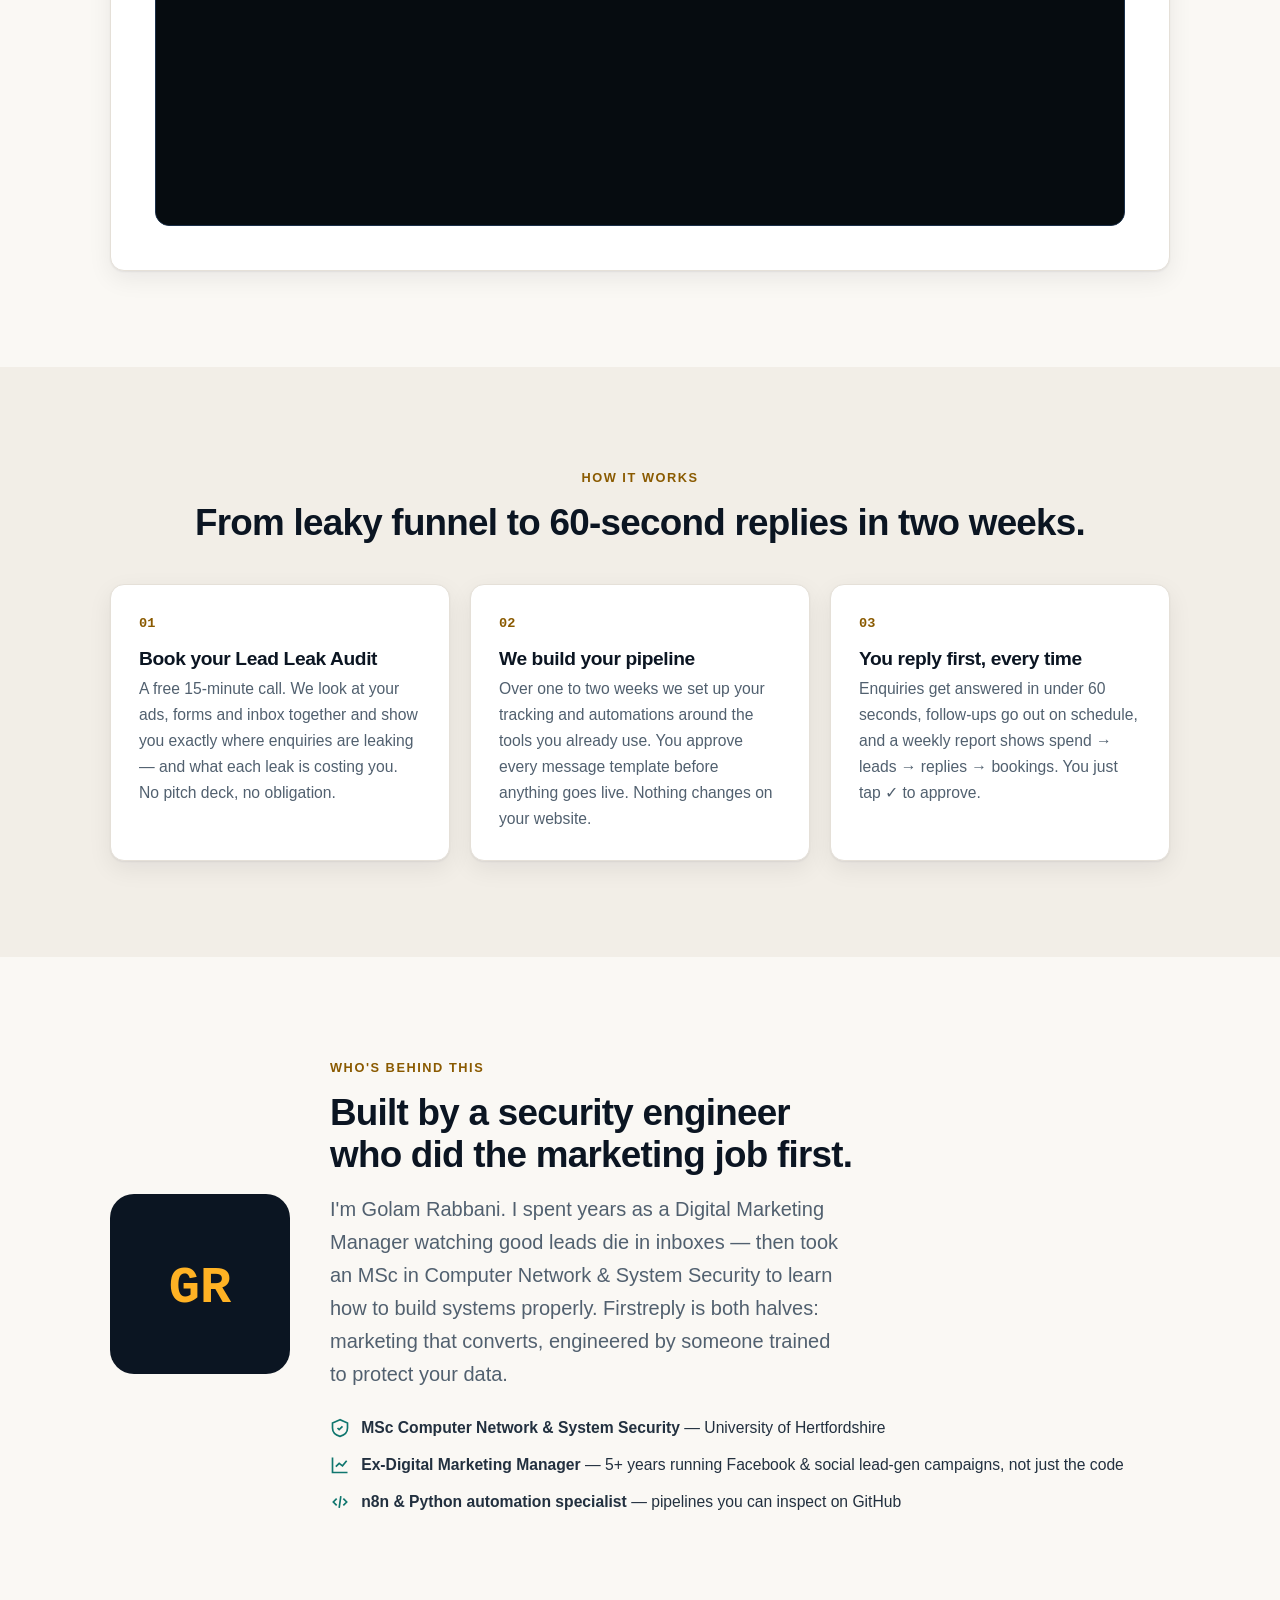
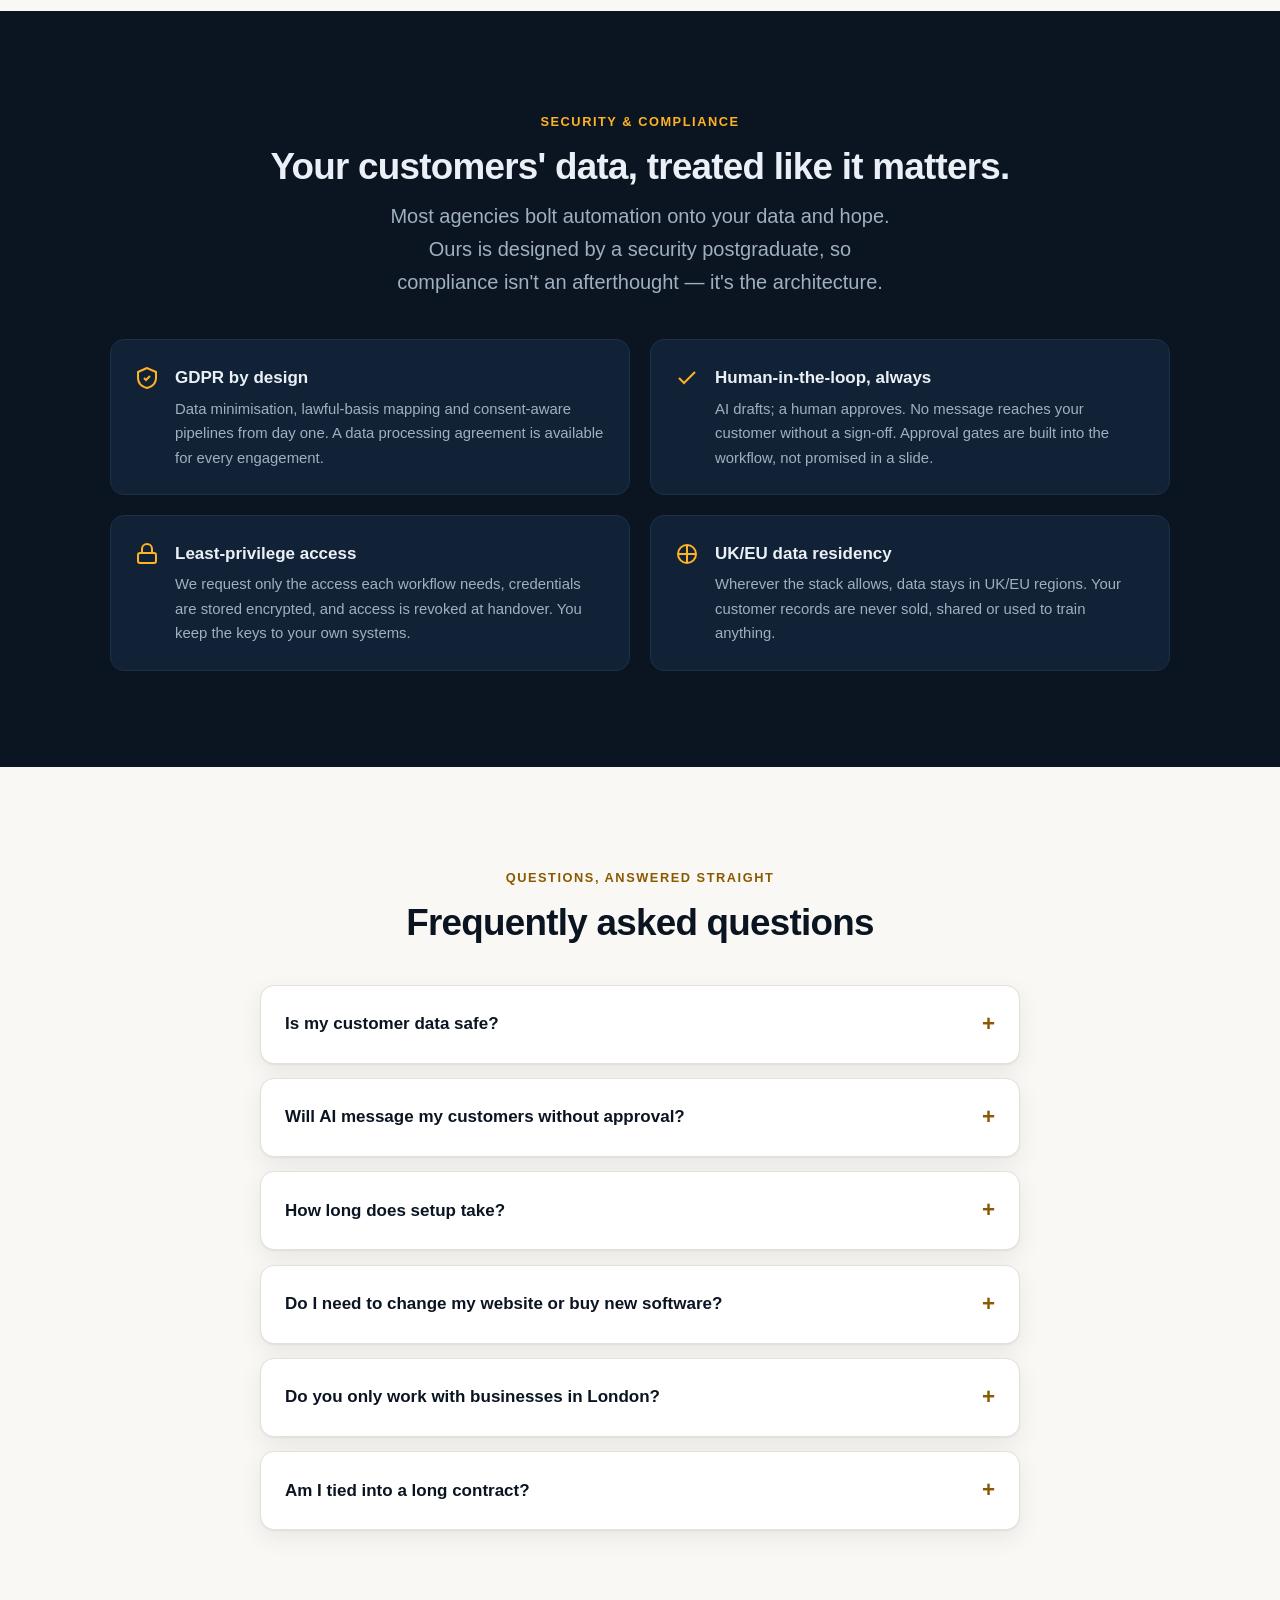
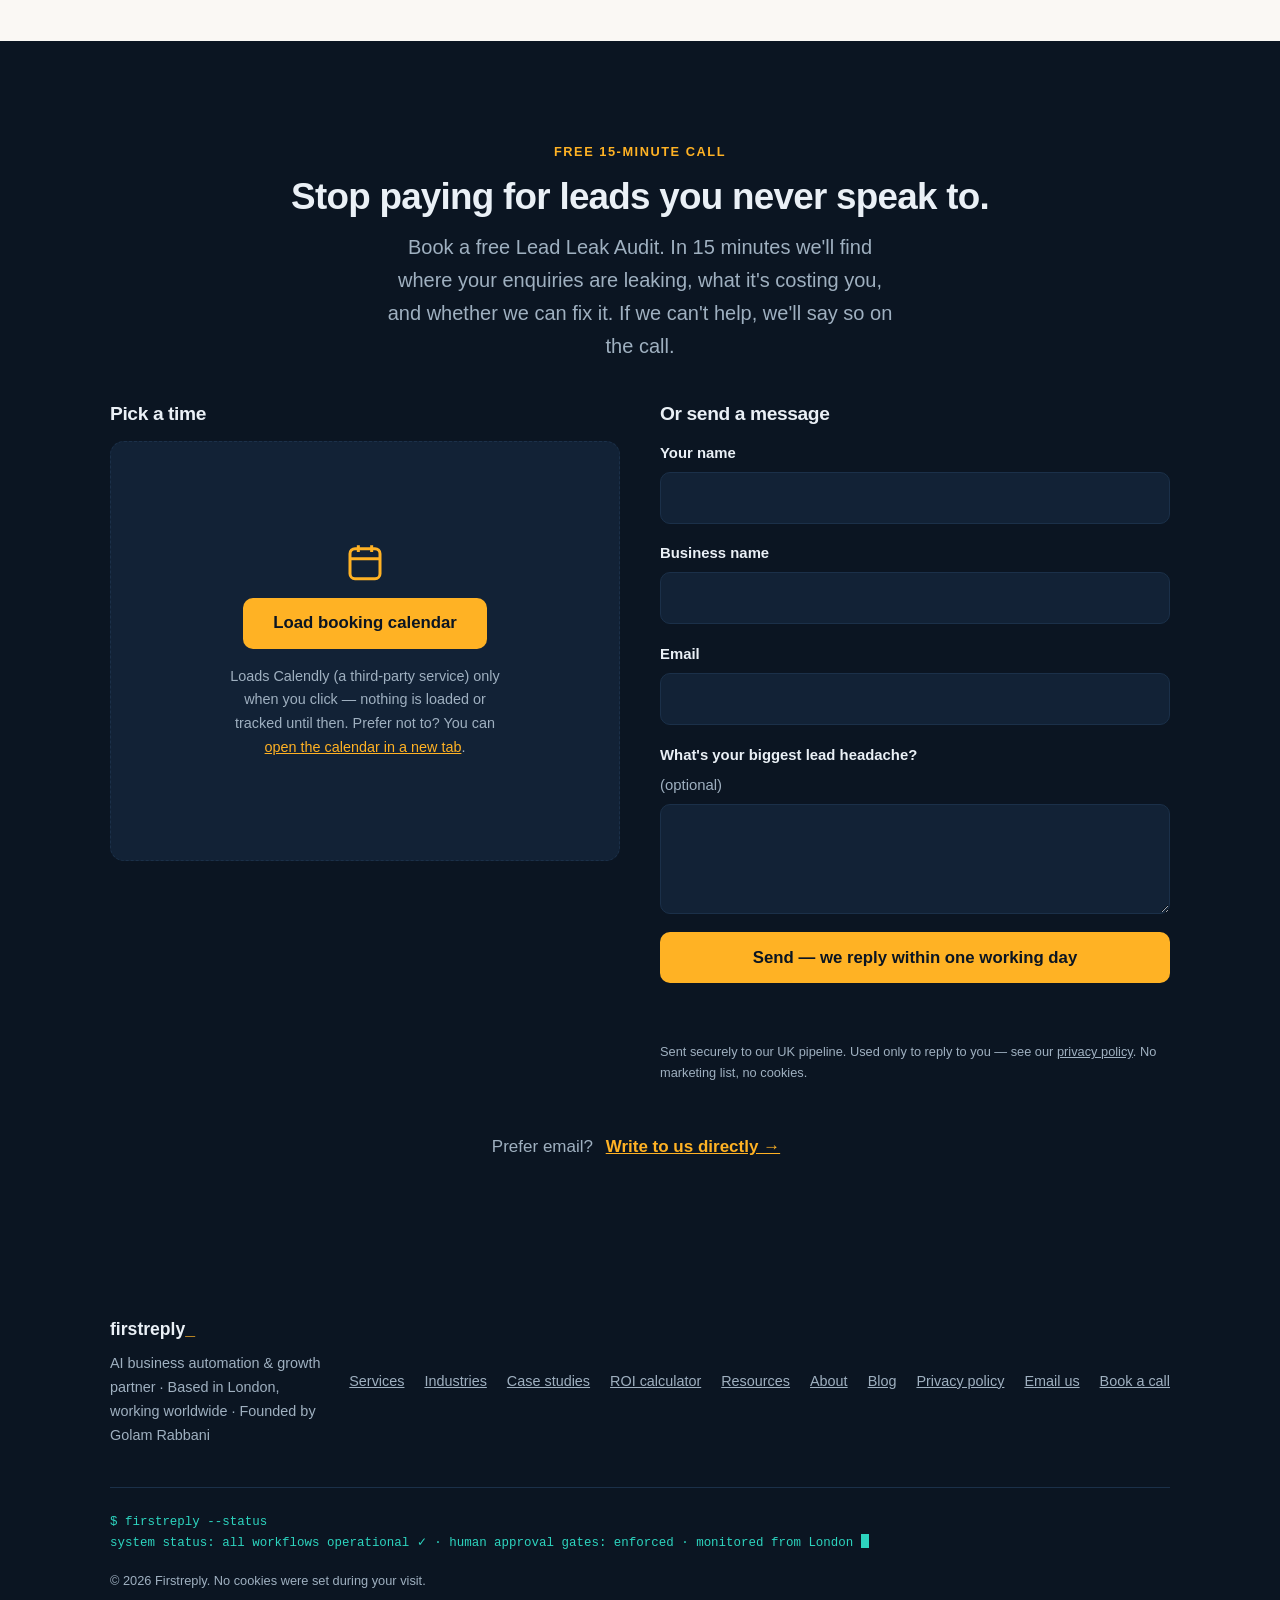
==== commit 038596b4: "Correct client name to London Pioneer Education; add trusted-by logo strip to homepage proof section" ====
--- a/index.html
+++ b/index.html
@@ -452,6 +452,10 @@
 .metric b .arrow{color:var(--teal)}
 .metric span{font-size:.9rem;color:var(--text-soft)}
 .proof-links{display:flex;flex-wrap:wrap;gap:.75rem;margin-top:1.5rem}
+.logo-strip{display:flex;align-items:center;gap:2rem;flex-wrap:wrap;margin-top:1.25rem}
+.logo-strip img{height:32px;width:auto;filter:grayscale(1);opacity:.75;transition:all .2s}
+.logo-strip img:hover{filter:none;opacity:1}
+.logo-strip .logo-text{font-weight:700;color:var(--text-soft);font-size:.9rem}
 
 /* ═══════════ STEPS ═══════════ */
 .steps{display:grid;gap:1.25rem;margin-top:2.5rem;counter-reset:step}
@@ -910,6 +914,11 @@
           <p style="font-size:.85rem;color:var(--text-soft);margin-top:1.5rem">▶ Press play below to watch the system handle a real Saturday-night enquiry.</p>
           <p style="font-size:.85rem;color:var(--text-soft);margin-top:.5rem">Or work out what slow replies cost <em>your</em> business — <a href="/roi-calculator">try the free ROI calculator</a>.</p>
           <p style="font-size:.85rem;color:var(--text-soft);margin-top:.5rem">Founder's ads track record: <strong>£22k+ managed spend · 5,500+ leads</strong> across education and design businesses — <a href="/case-studies">see the numbers</a>.</p>
+          <div class="logo-strip" aria-label="Businesses the founder has run campaigns for">
+            <img src="/blog/images/logo-explorex.png" alt="ExploreX" height="32" loading="lazy">
+            <img src="/blog/images/logo-radixpoint.png" alt="Radix Point" height="32" loading="lazy">
+            <span class="logo-text">London Pioneer Education</span>
+          </div>
         </div>
         <div>
           <div class="metric"><b>4 hrs <span class="arrow">→</span> 60 sec</b><span>average first-response time, before → after</span></div>
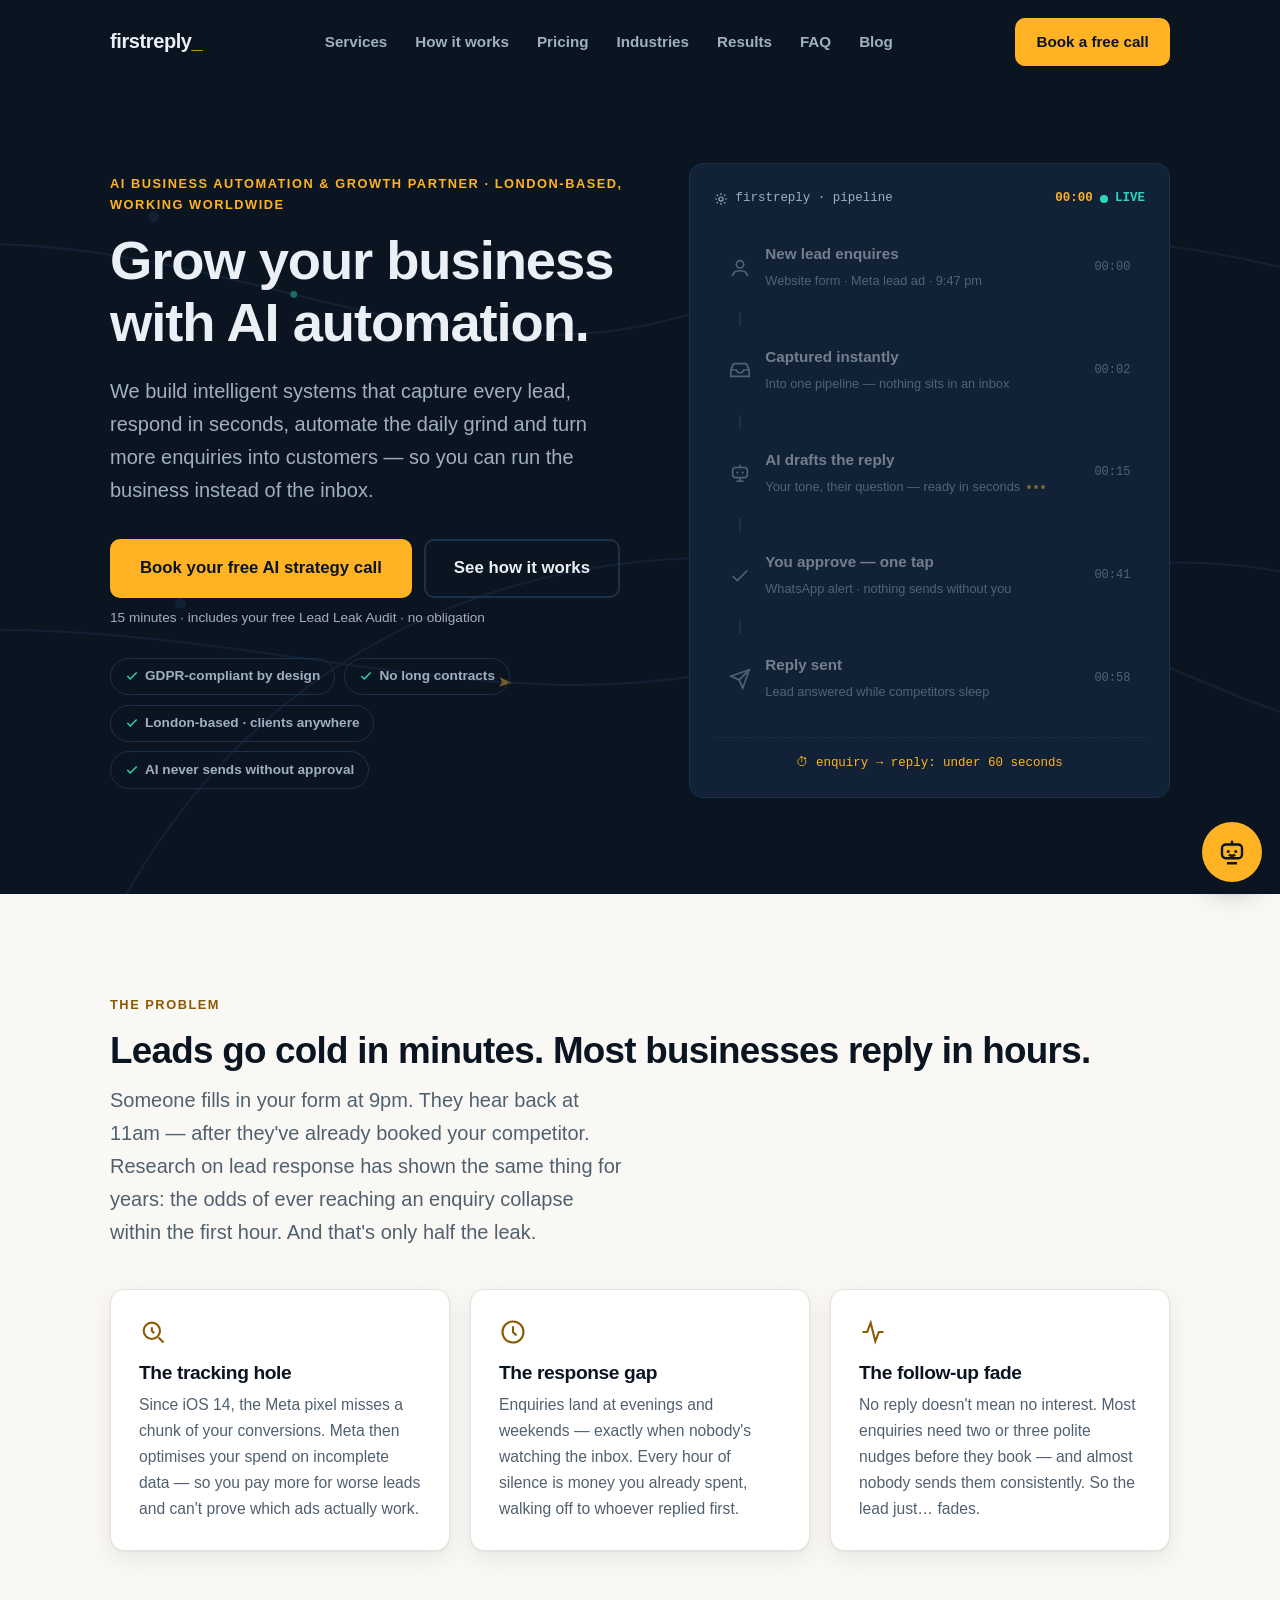
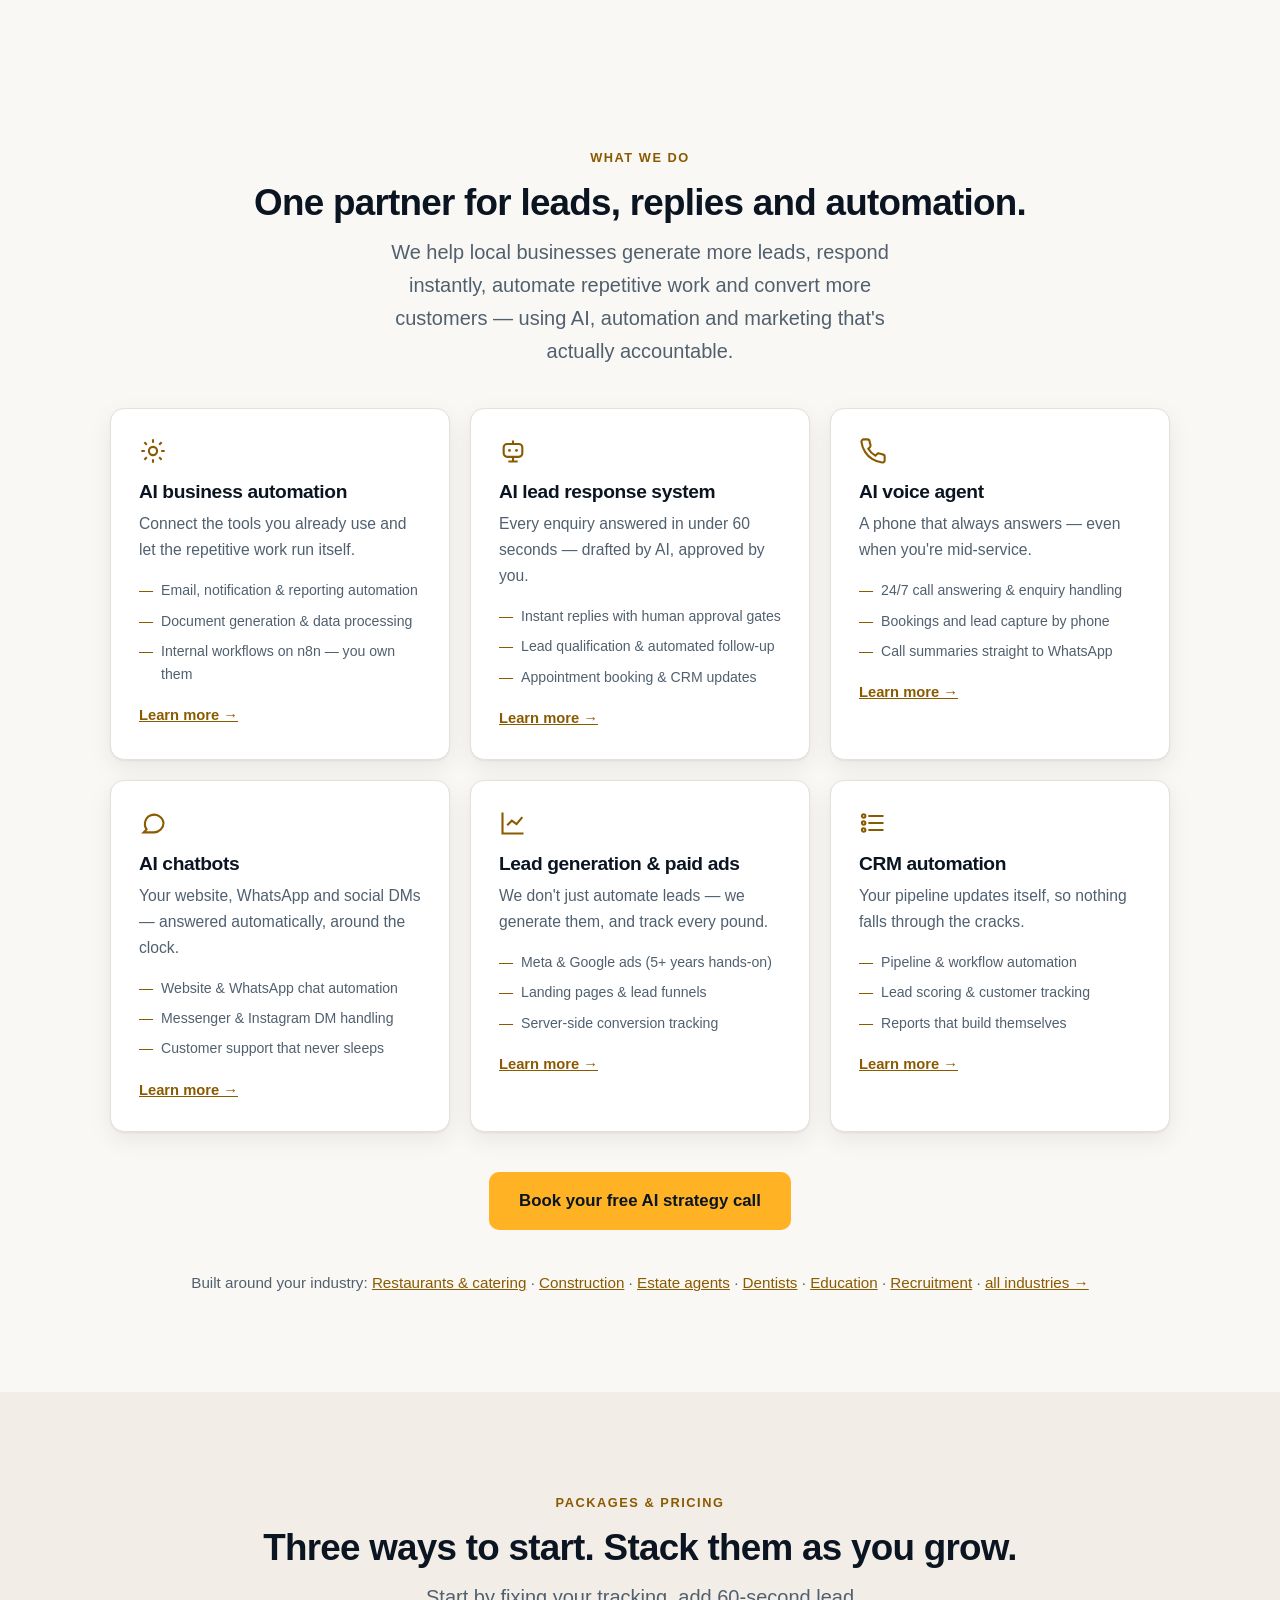
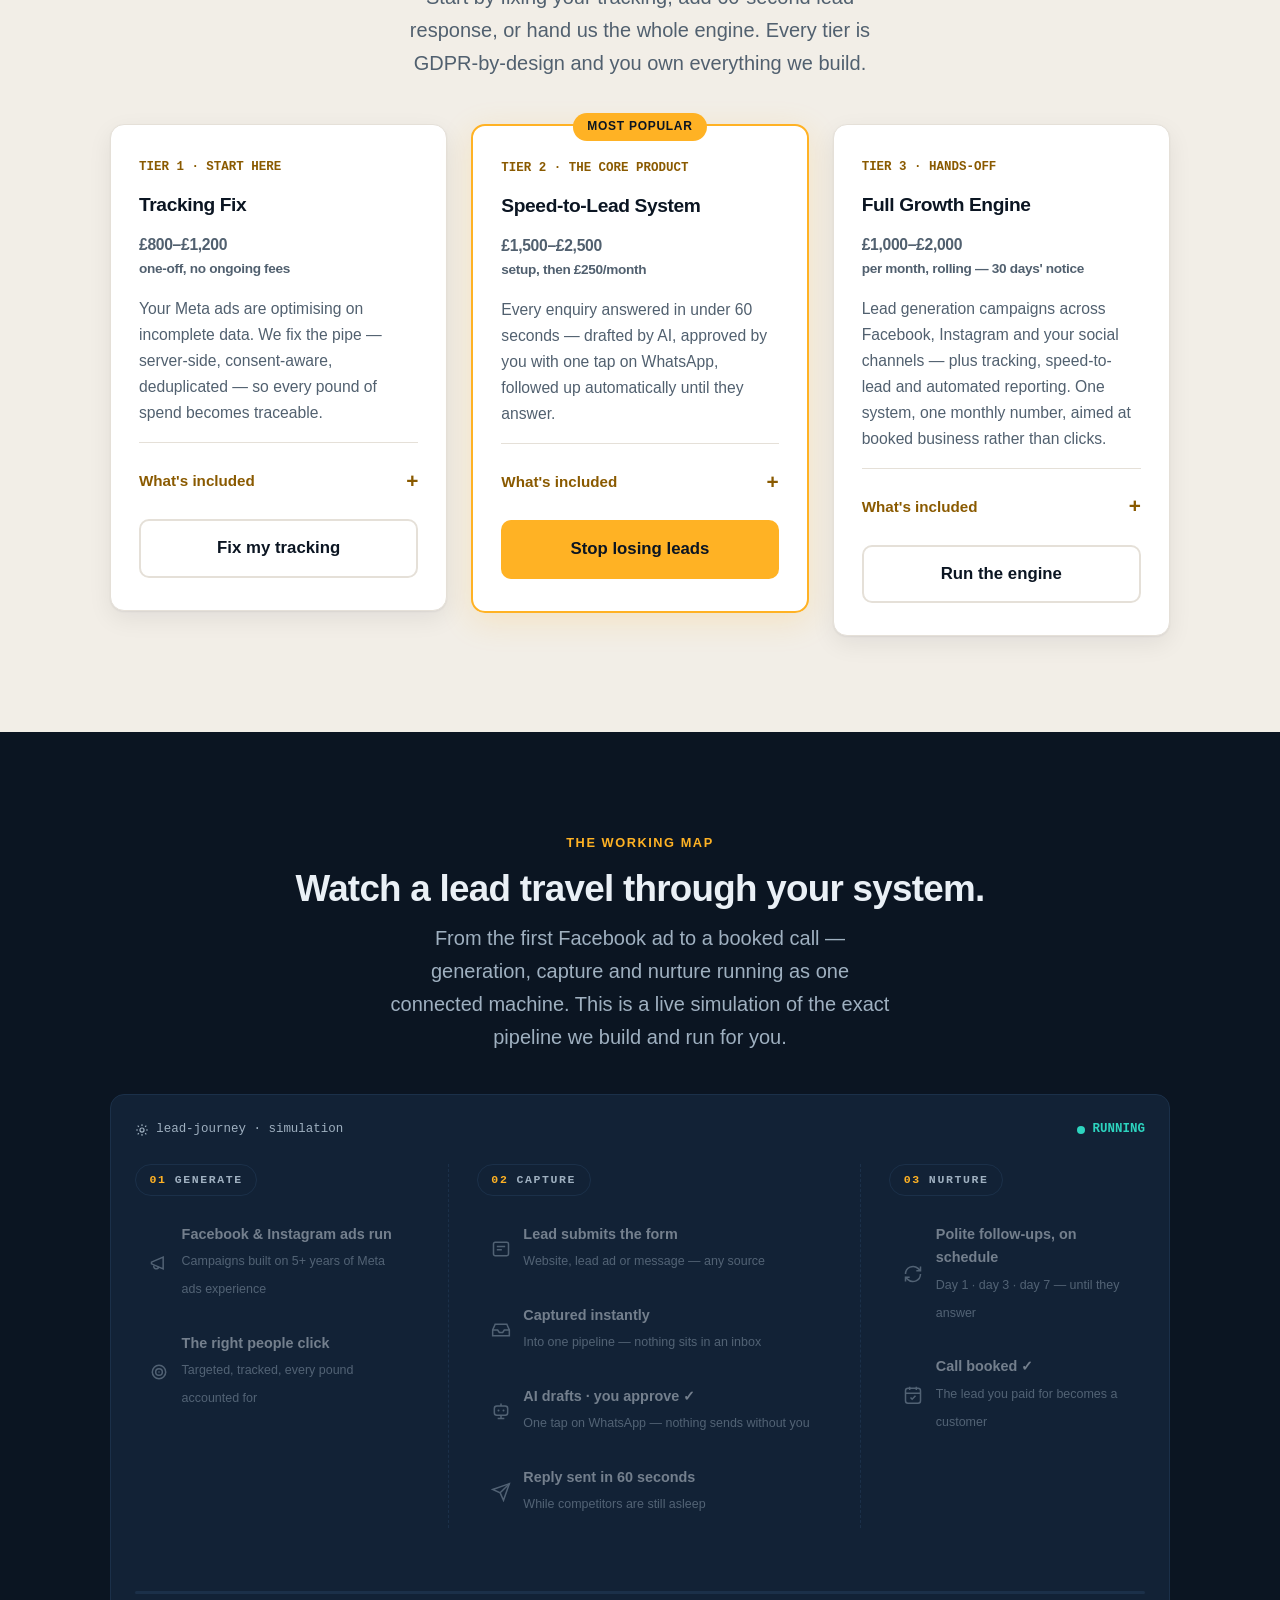
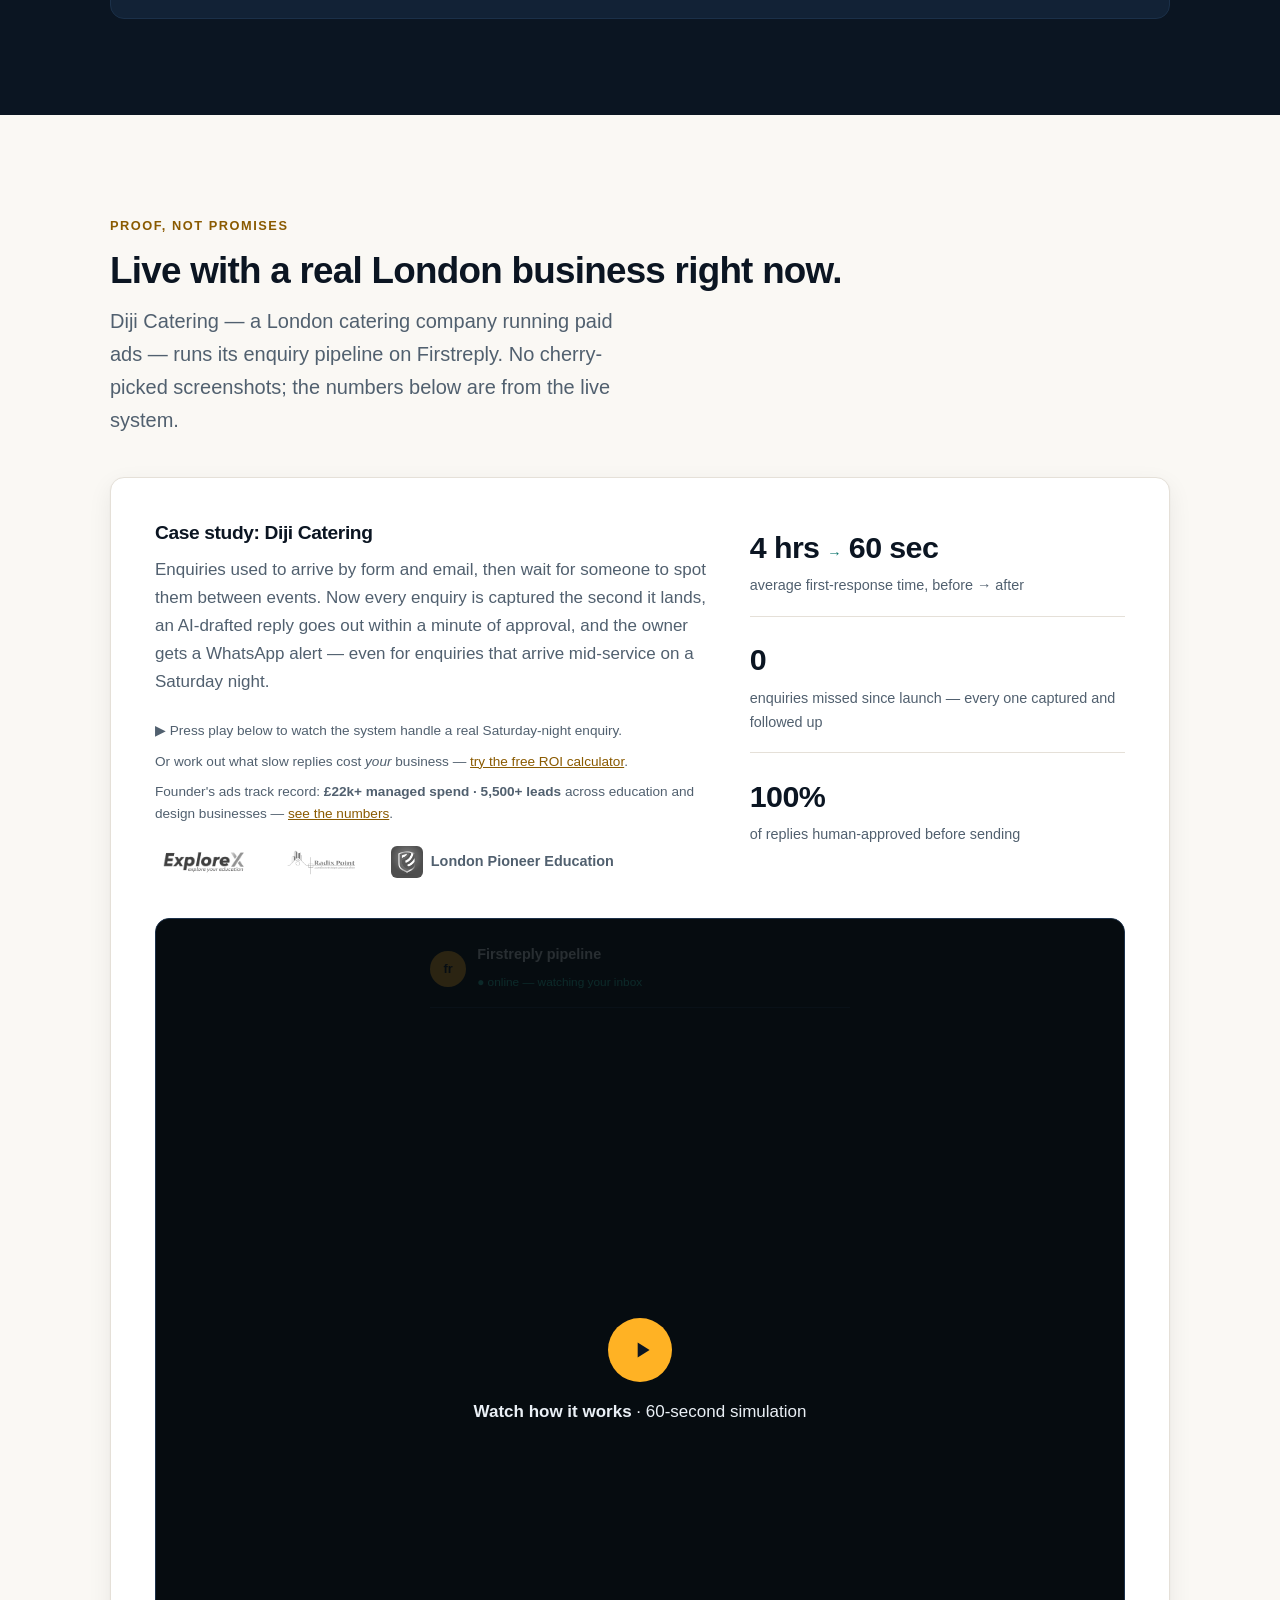
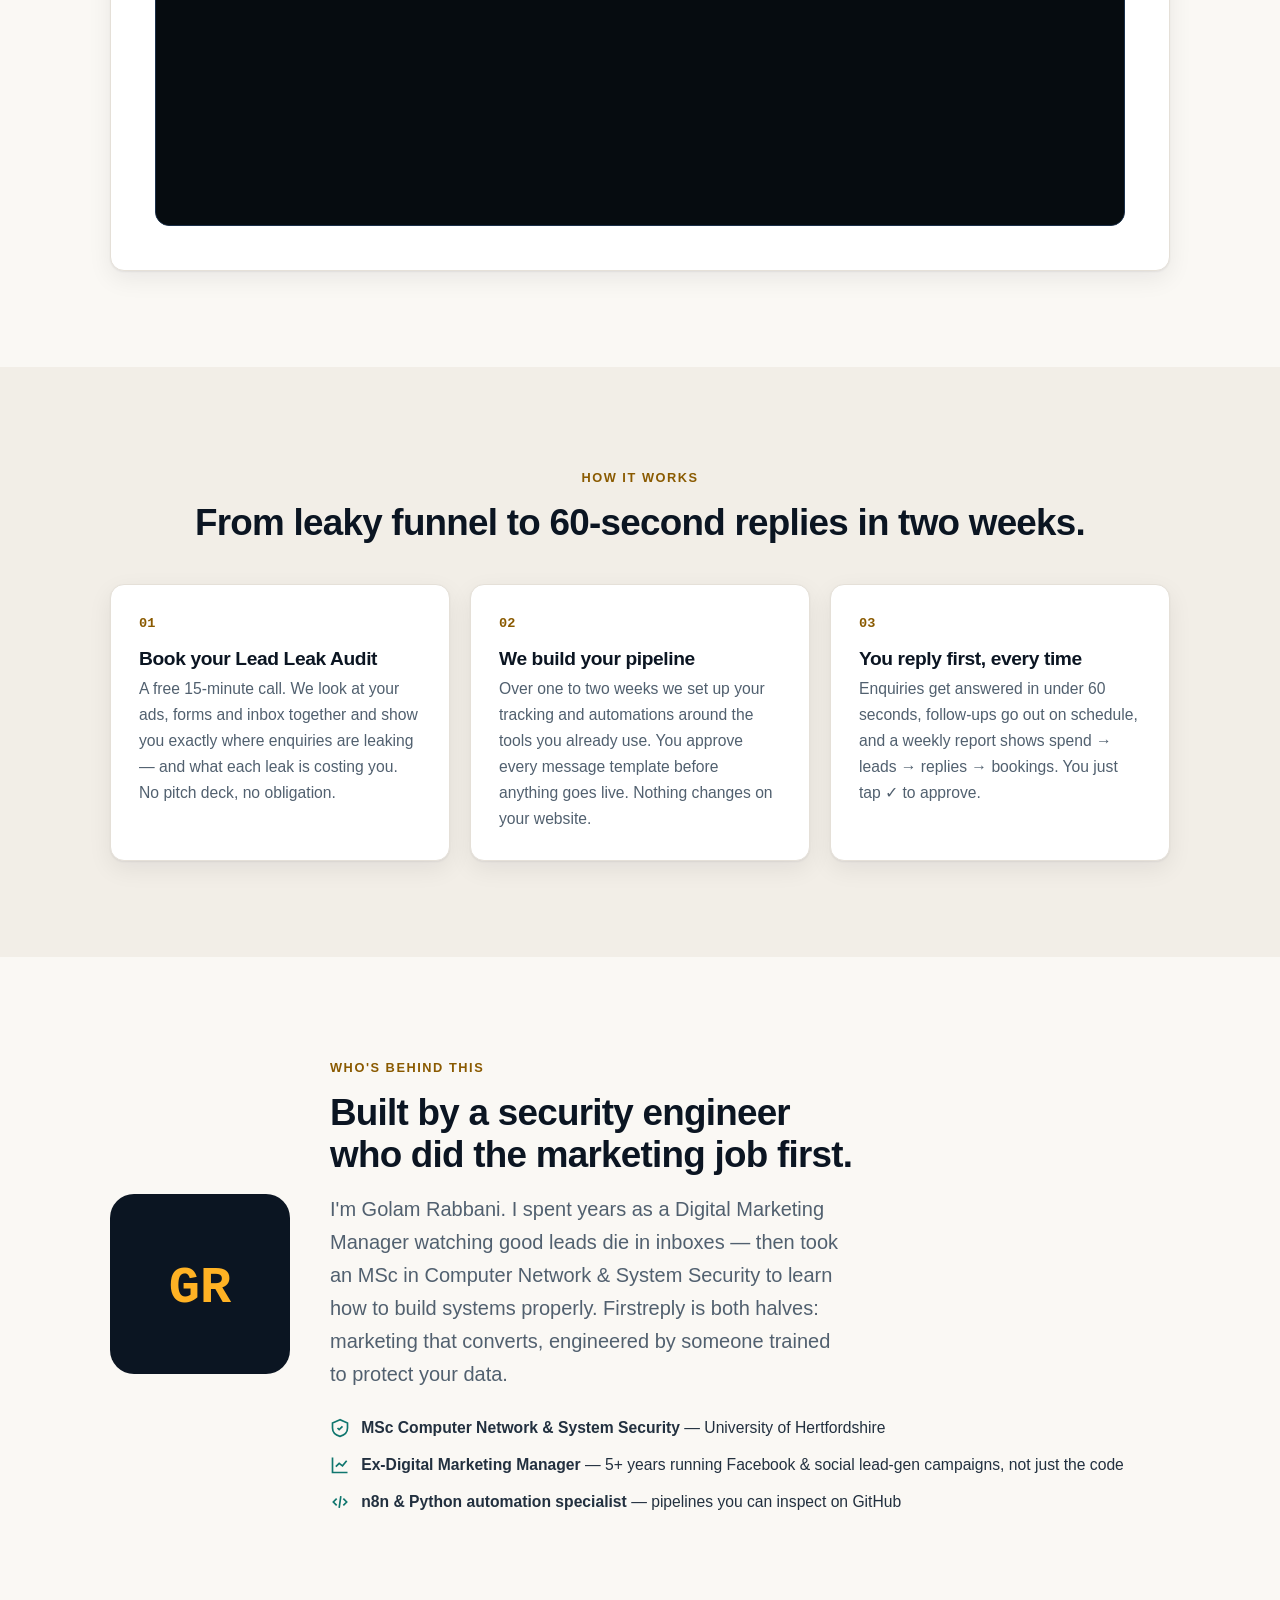
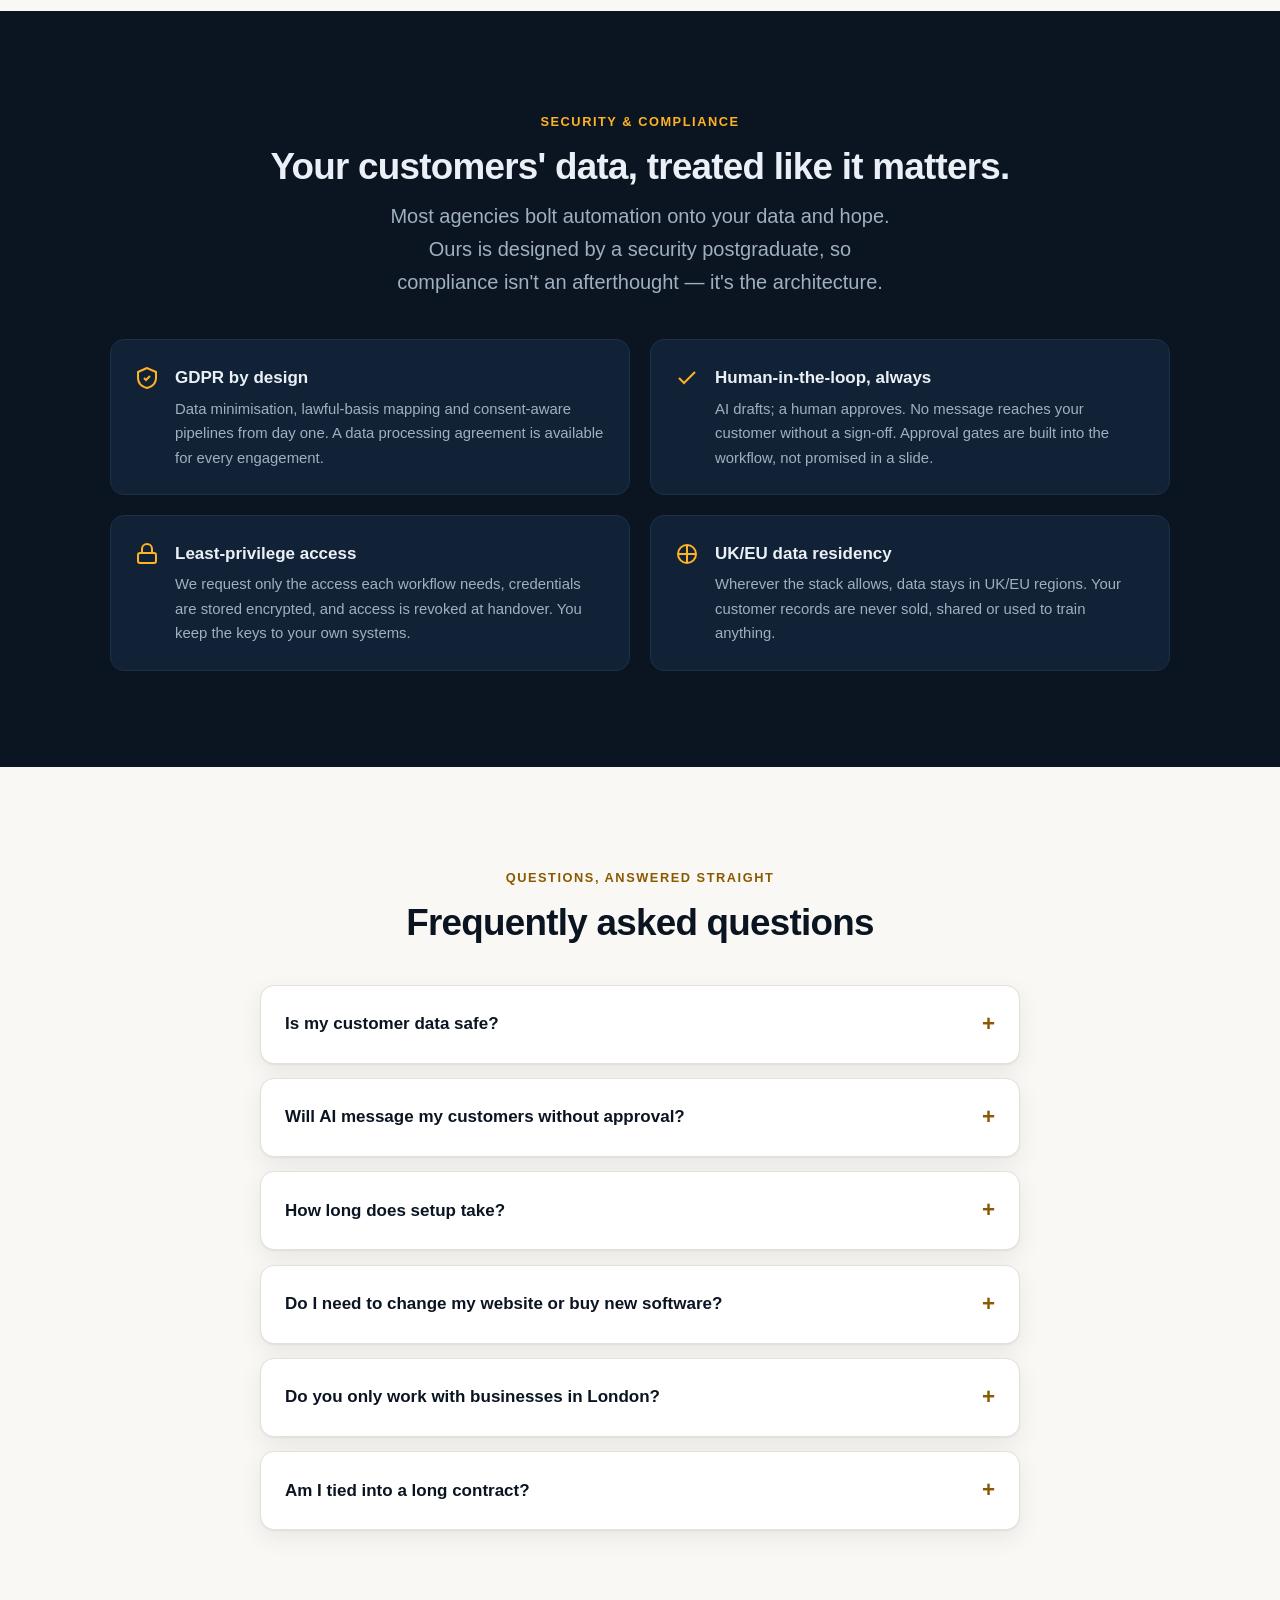
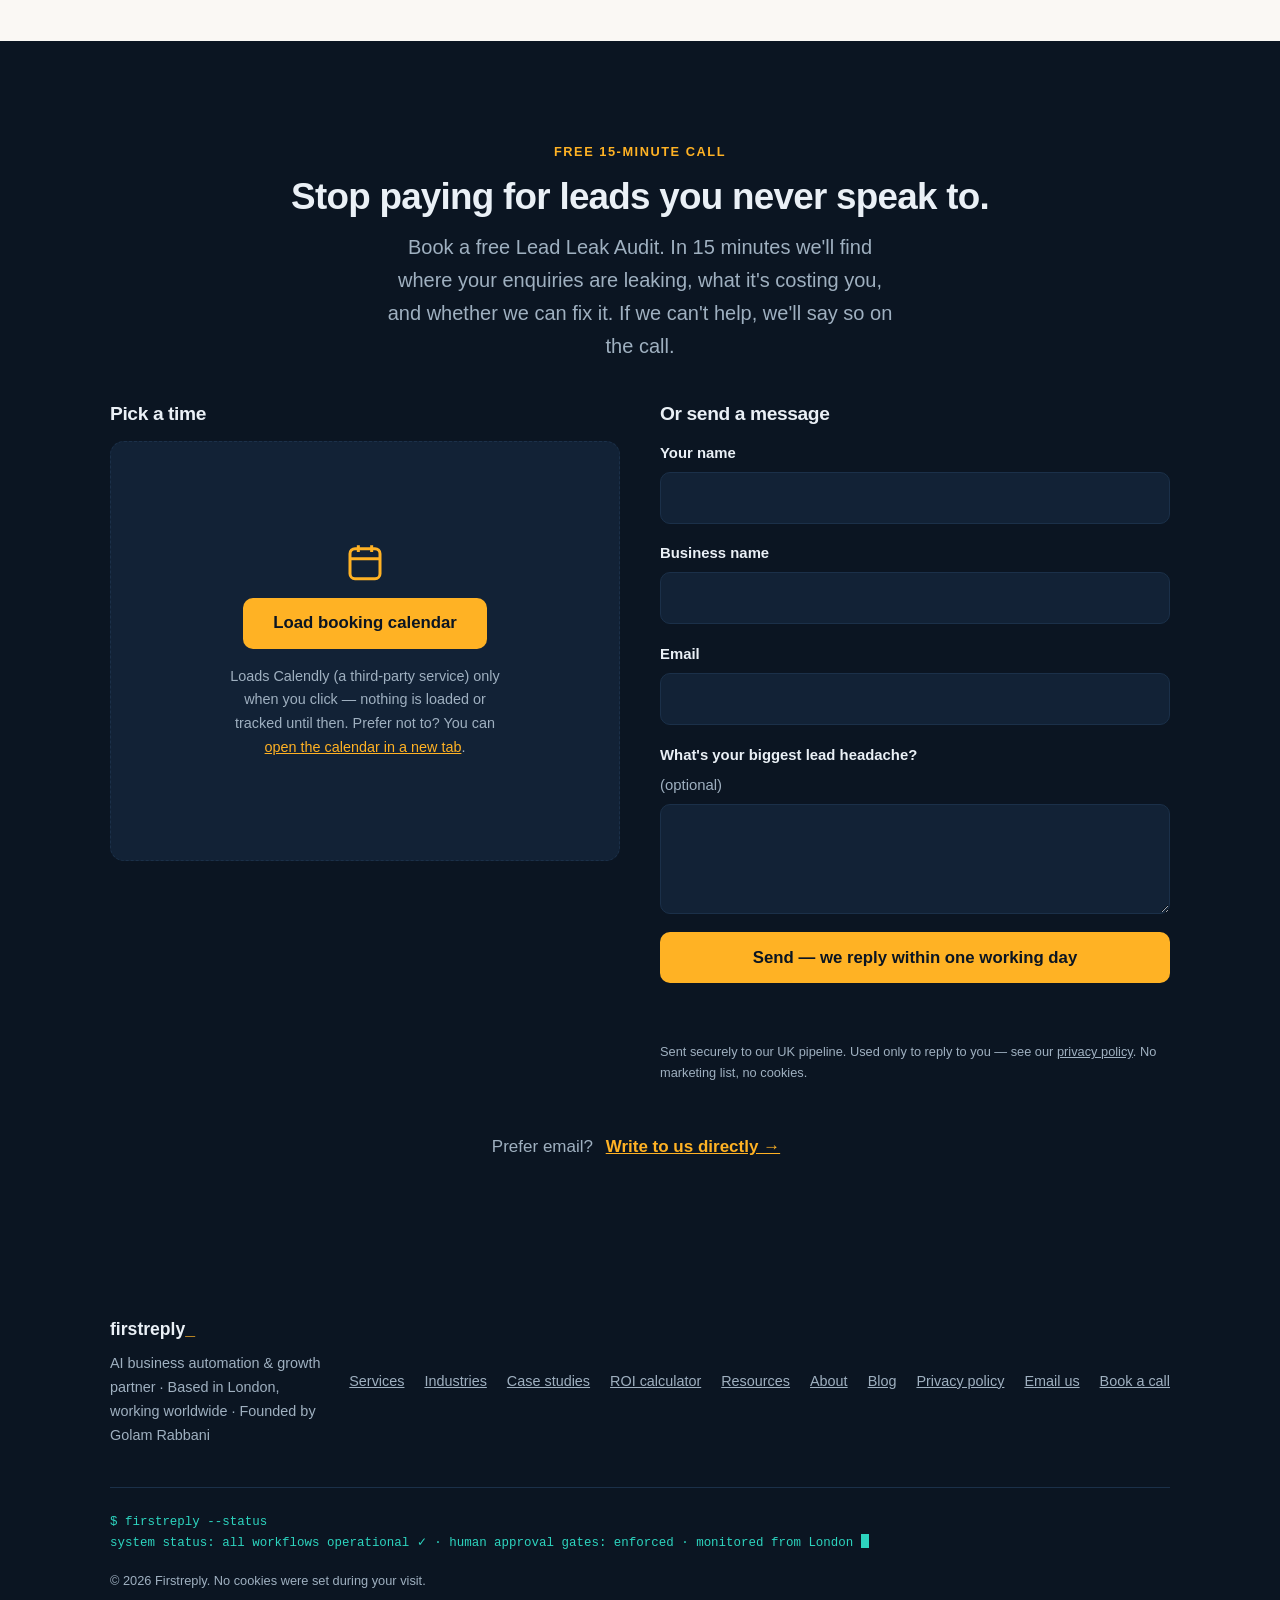
==== commit 36b8ca98: "Add London Pioneer Education shield logo to track record and homepage strip Co-Authored-By: Claude O" ====
--- a/index.html
+++ b/index.html
@@ -917,7 +917,7 @@
           <div class="logo-strip" aria-label="Businesses the founder has run campaigns for">
             <img src="/blog/images/logo-explorex.png" alt="ExploreX" height="32" loading="lazy">
             <img src="/blog/images/logo-radixpoint.png" alt="Radix Point" height="32" loading="lazy">
-            <span class="logo-text">London Pioneer Education</span>
+            <span style="display:inline-flex;align-items:center;gap:.5rem"><img src="/blog/images/logo-pioneer.png" alt="" height="32" style="border-radius:6px" loading="lazy"><span class="logo-text">London Pioneer Education</span></span>
           </div>
         </div>
         <div>
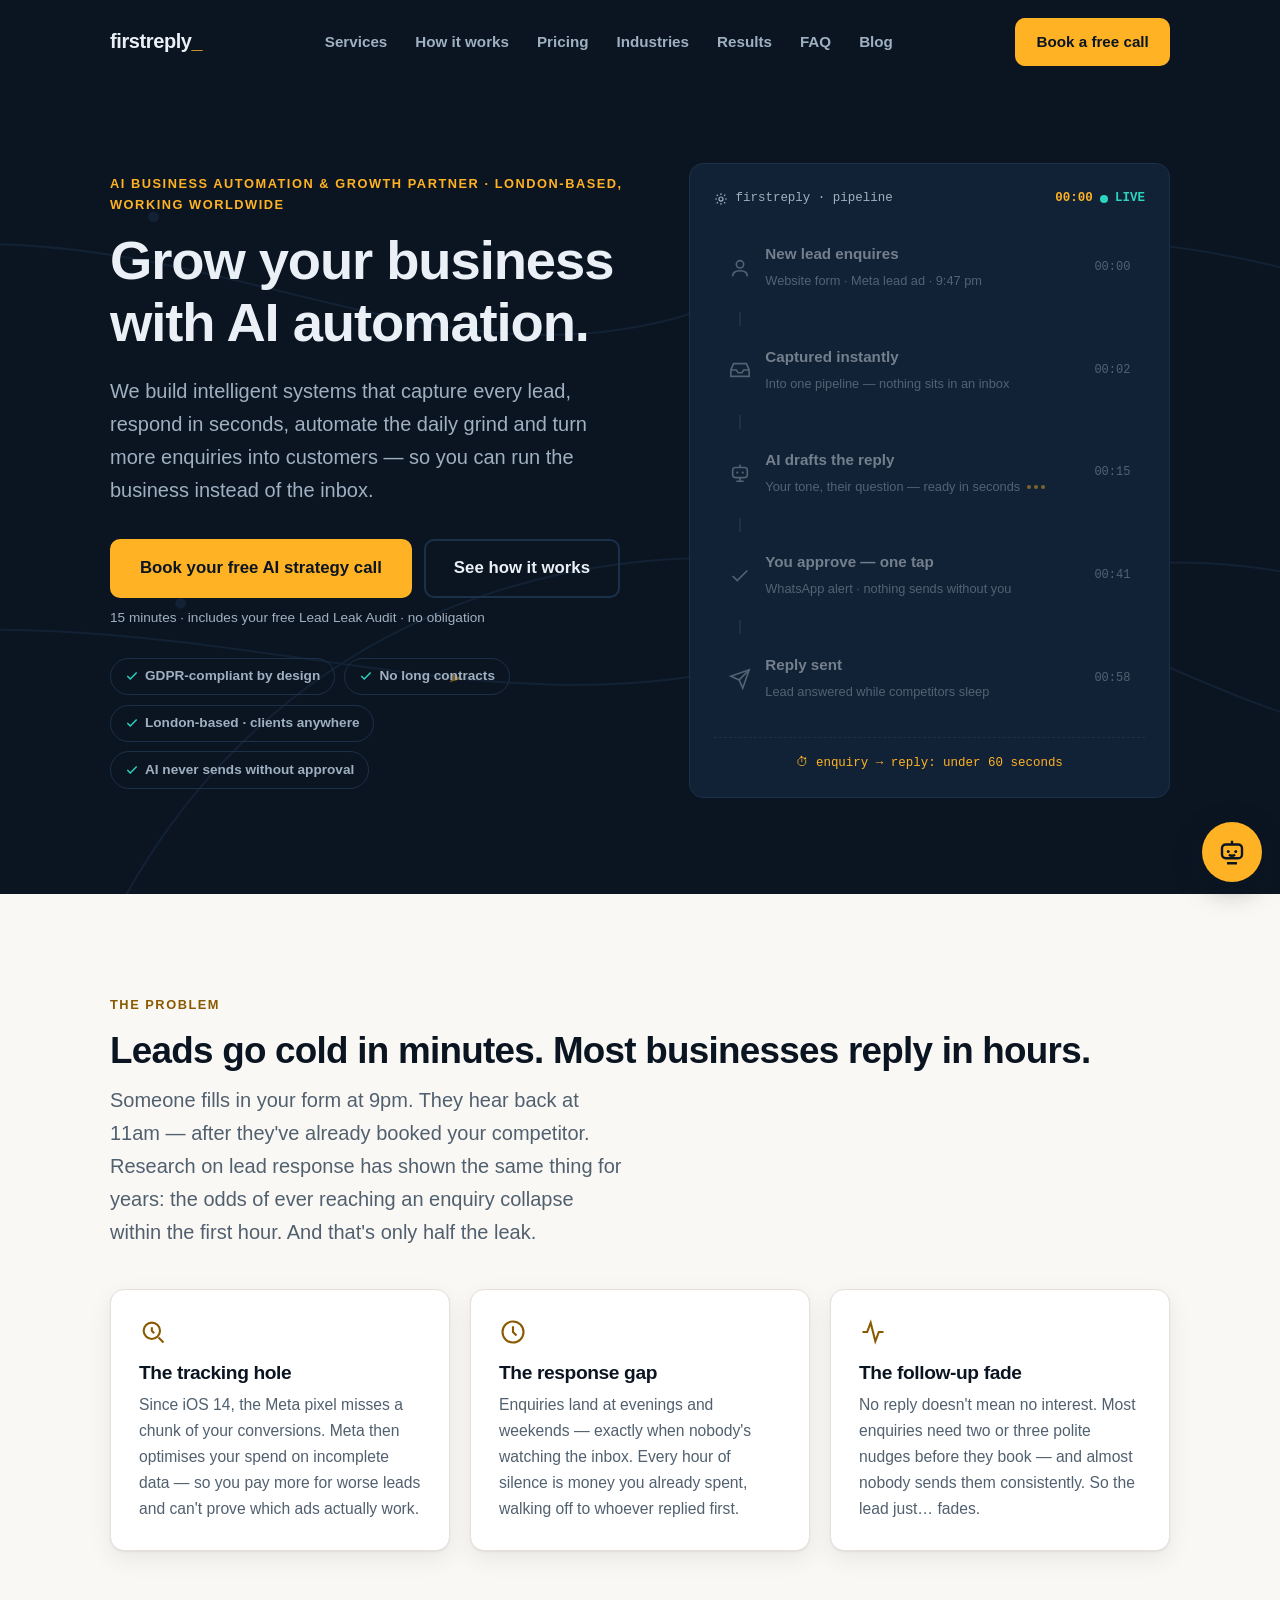
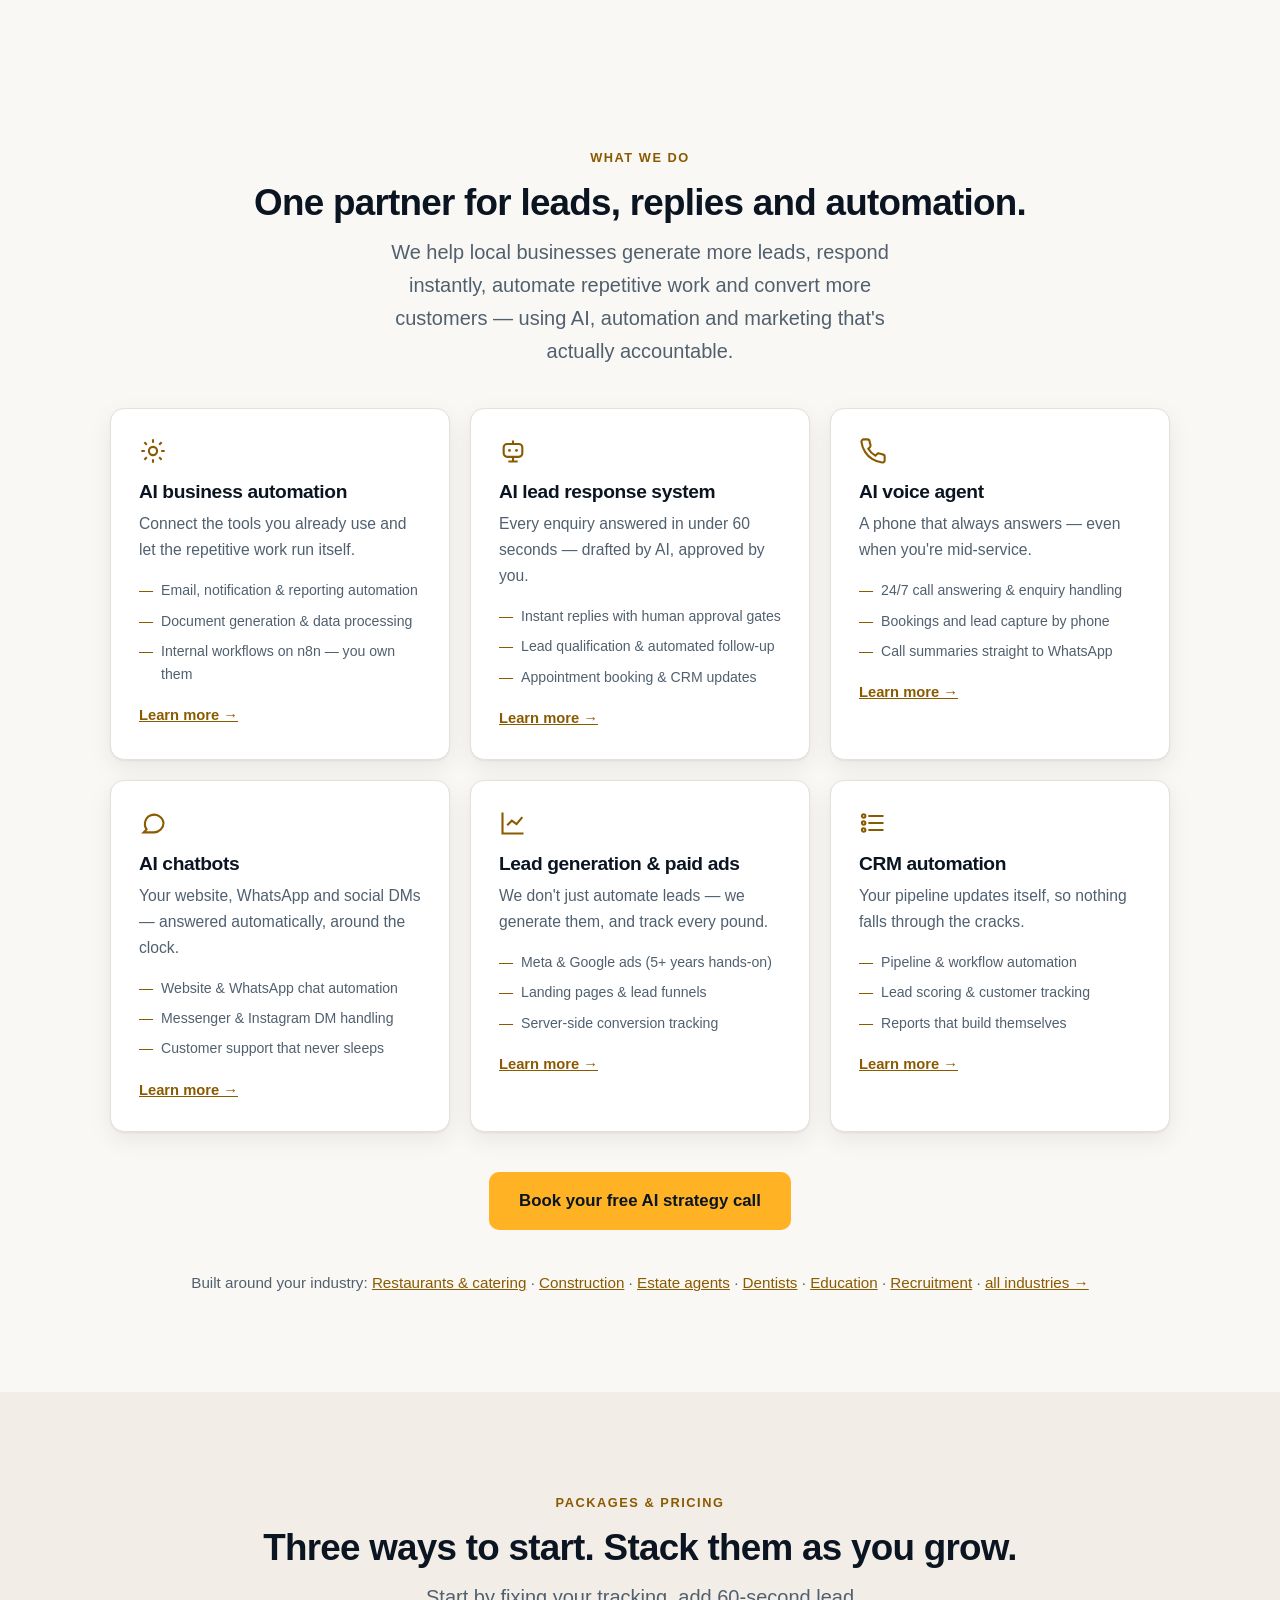
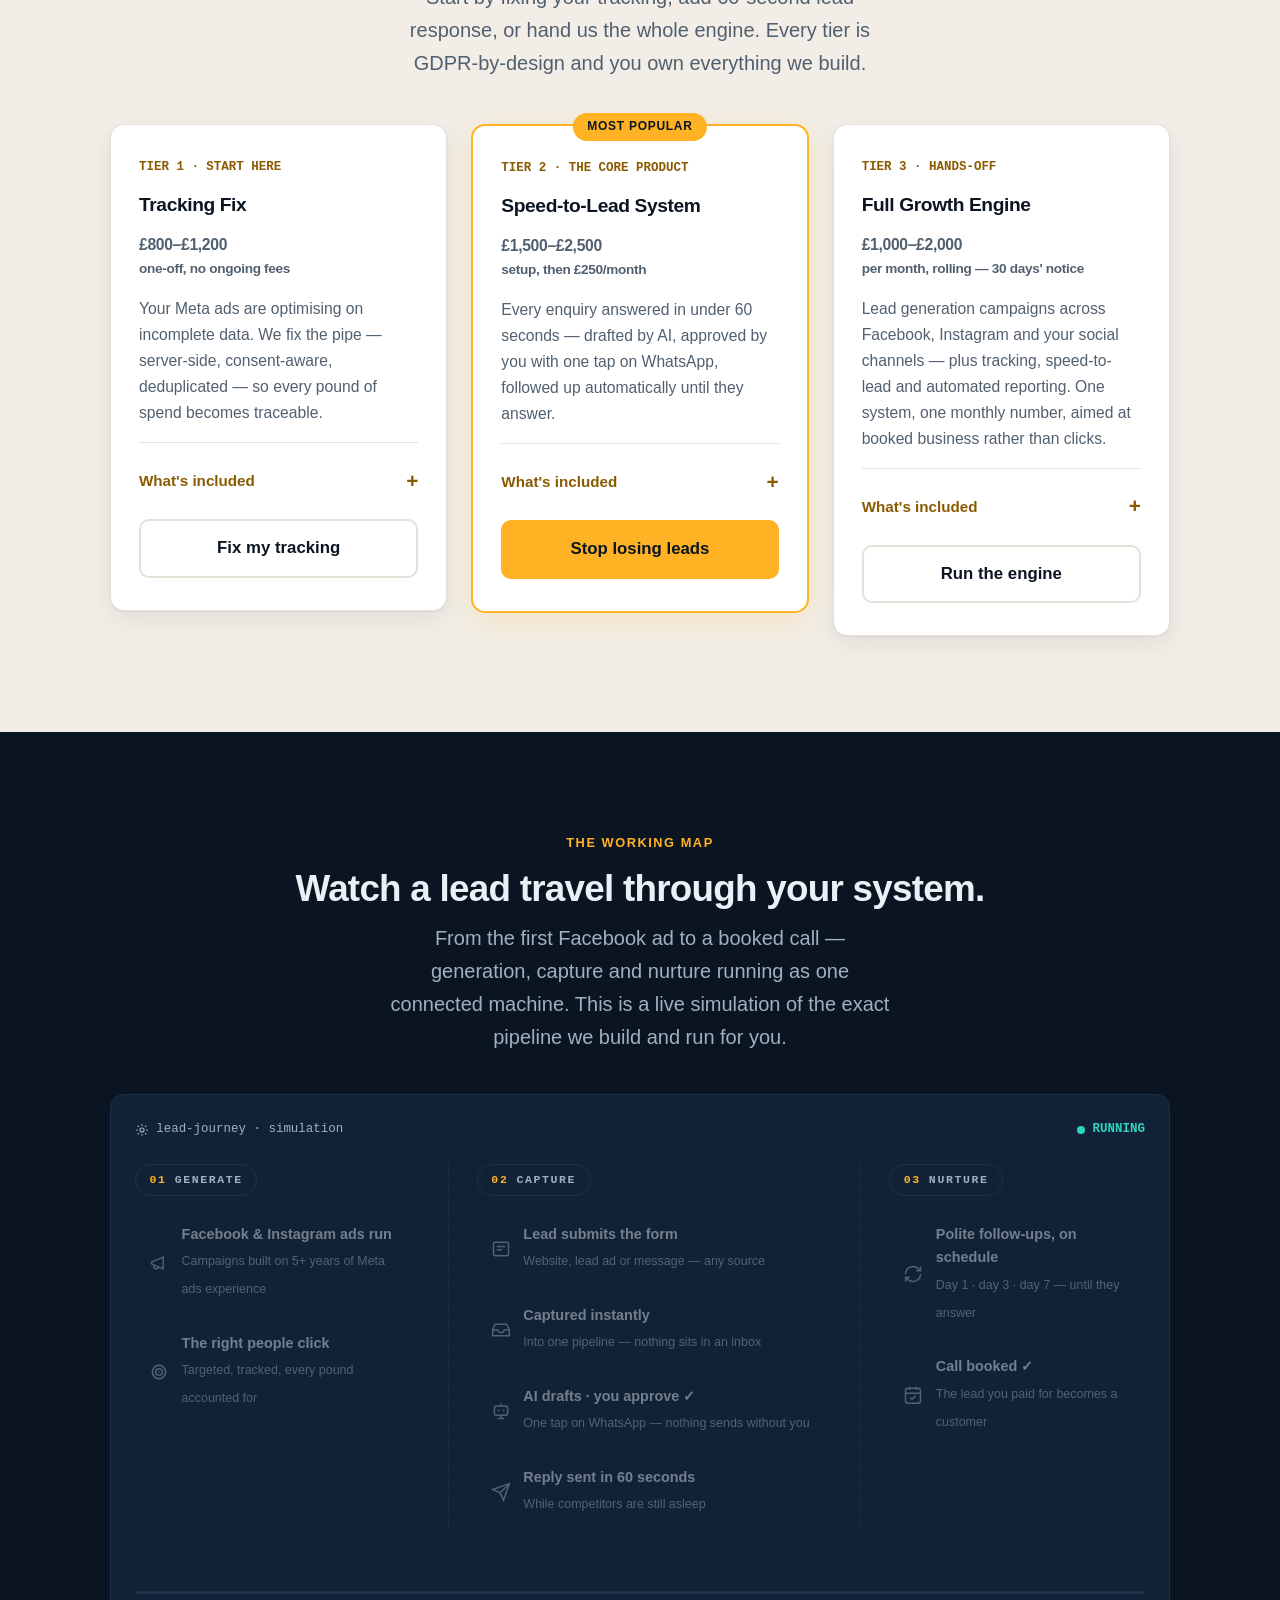
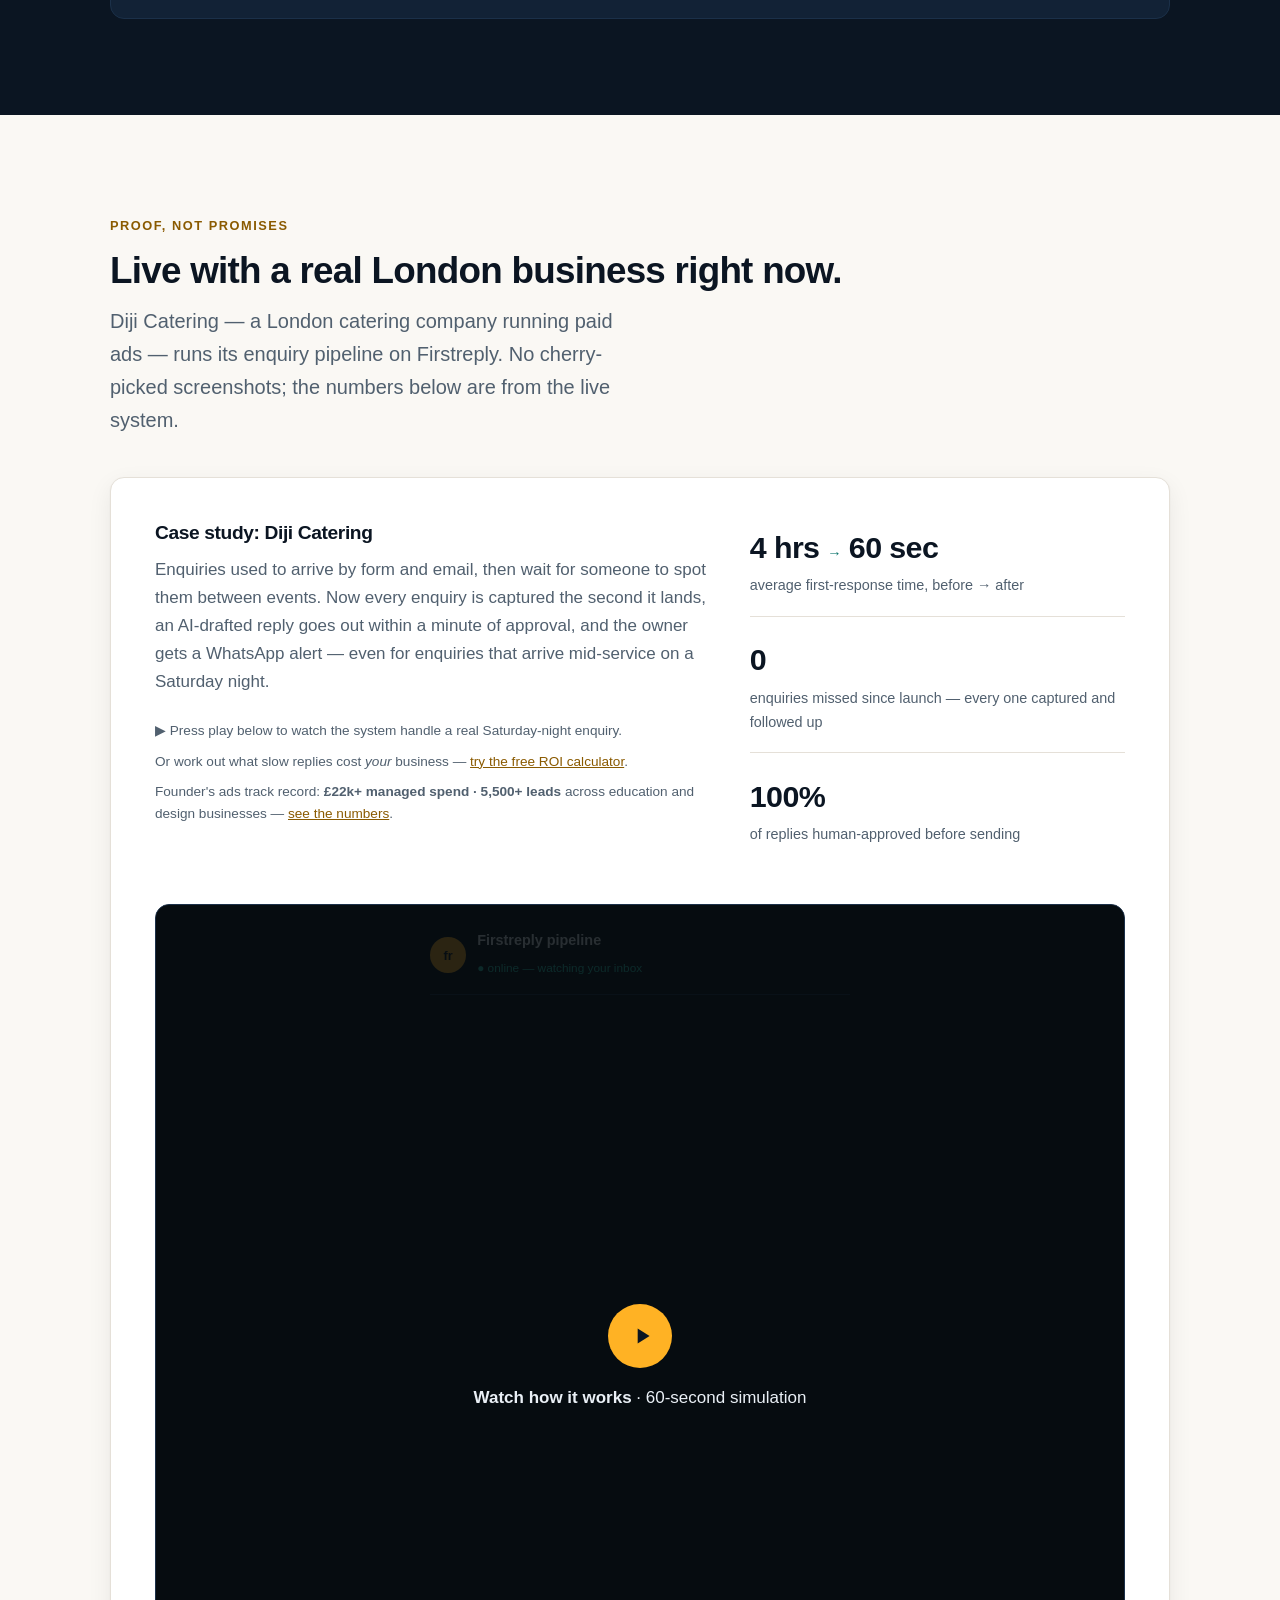
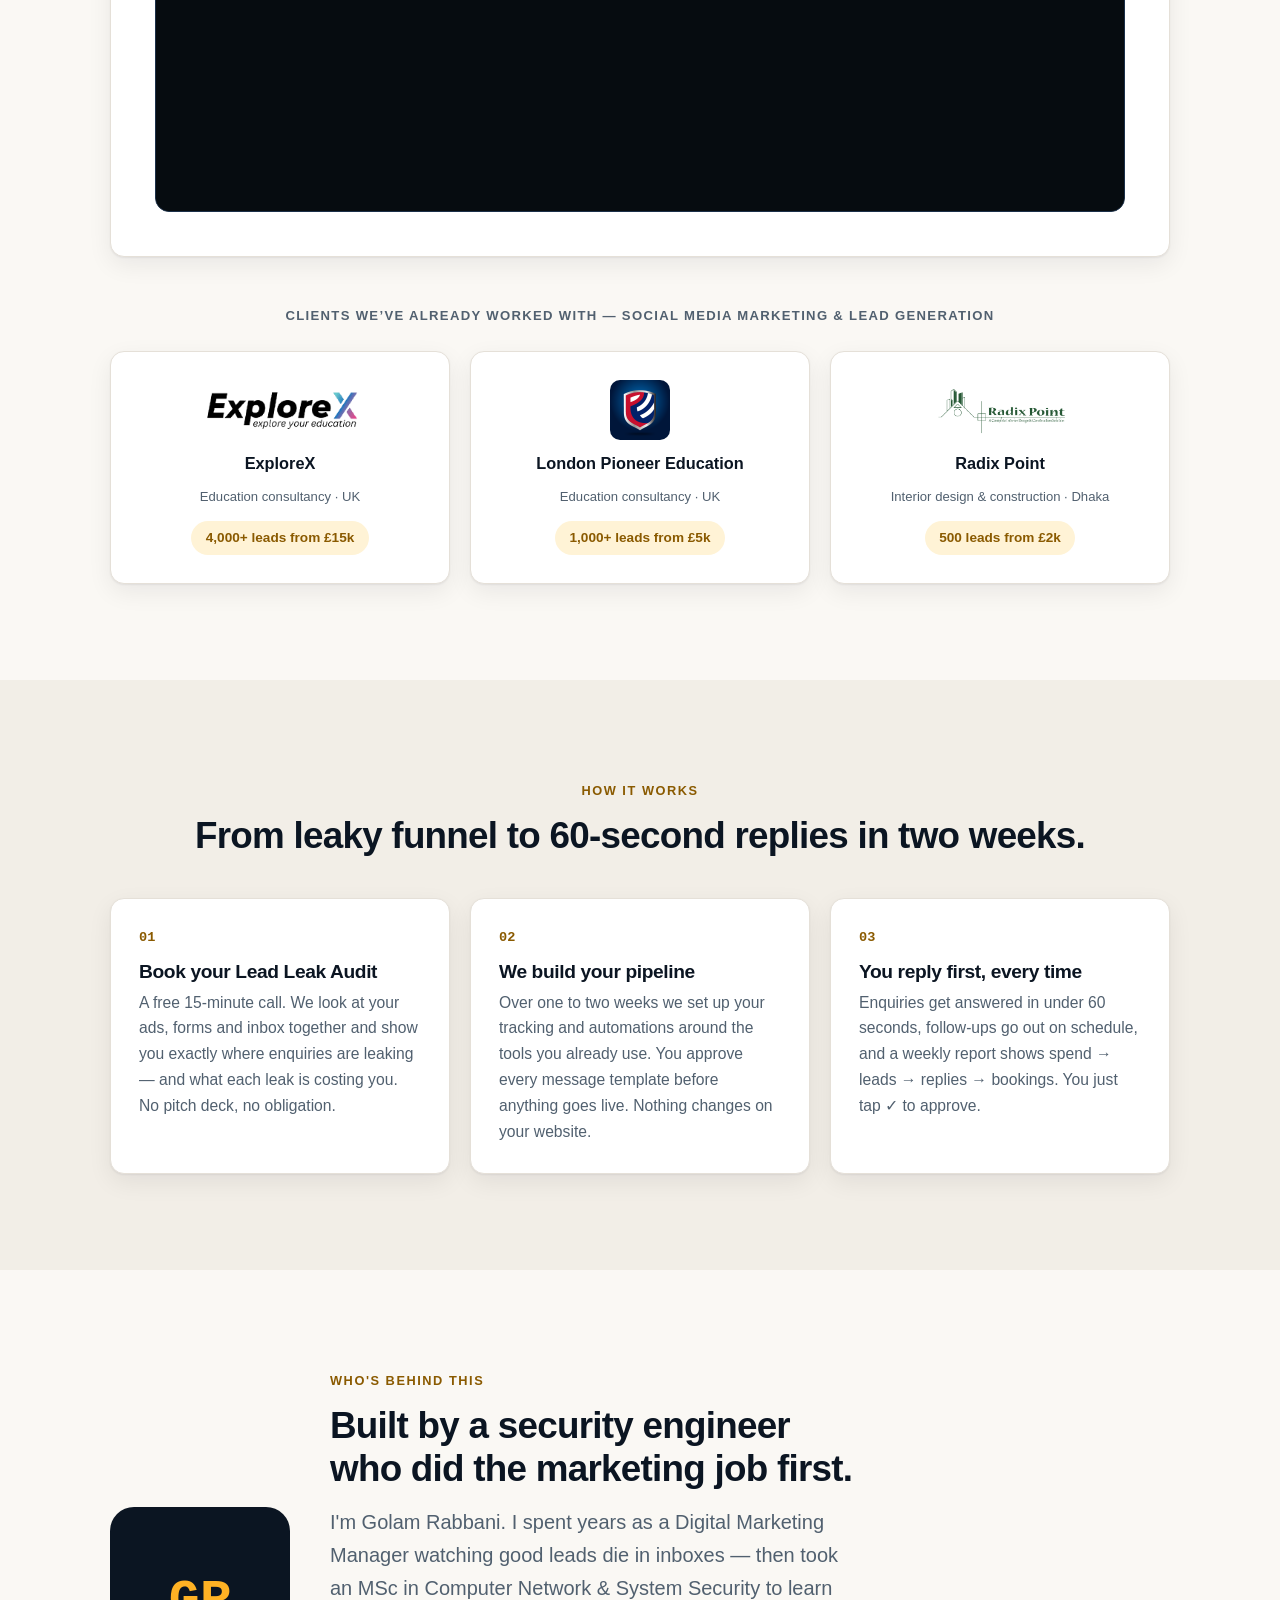
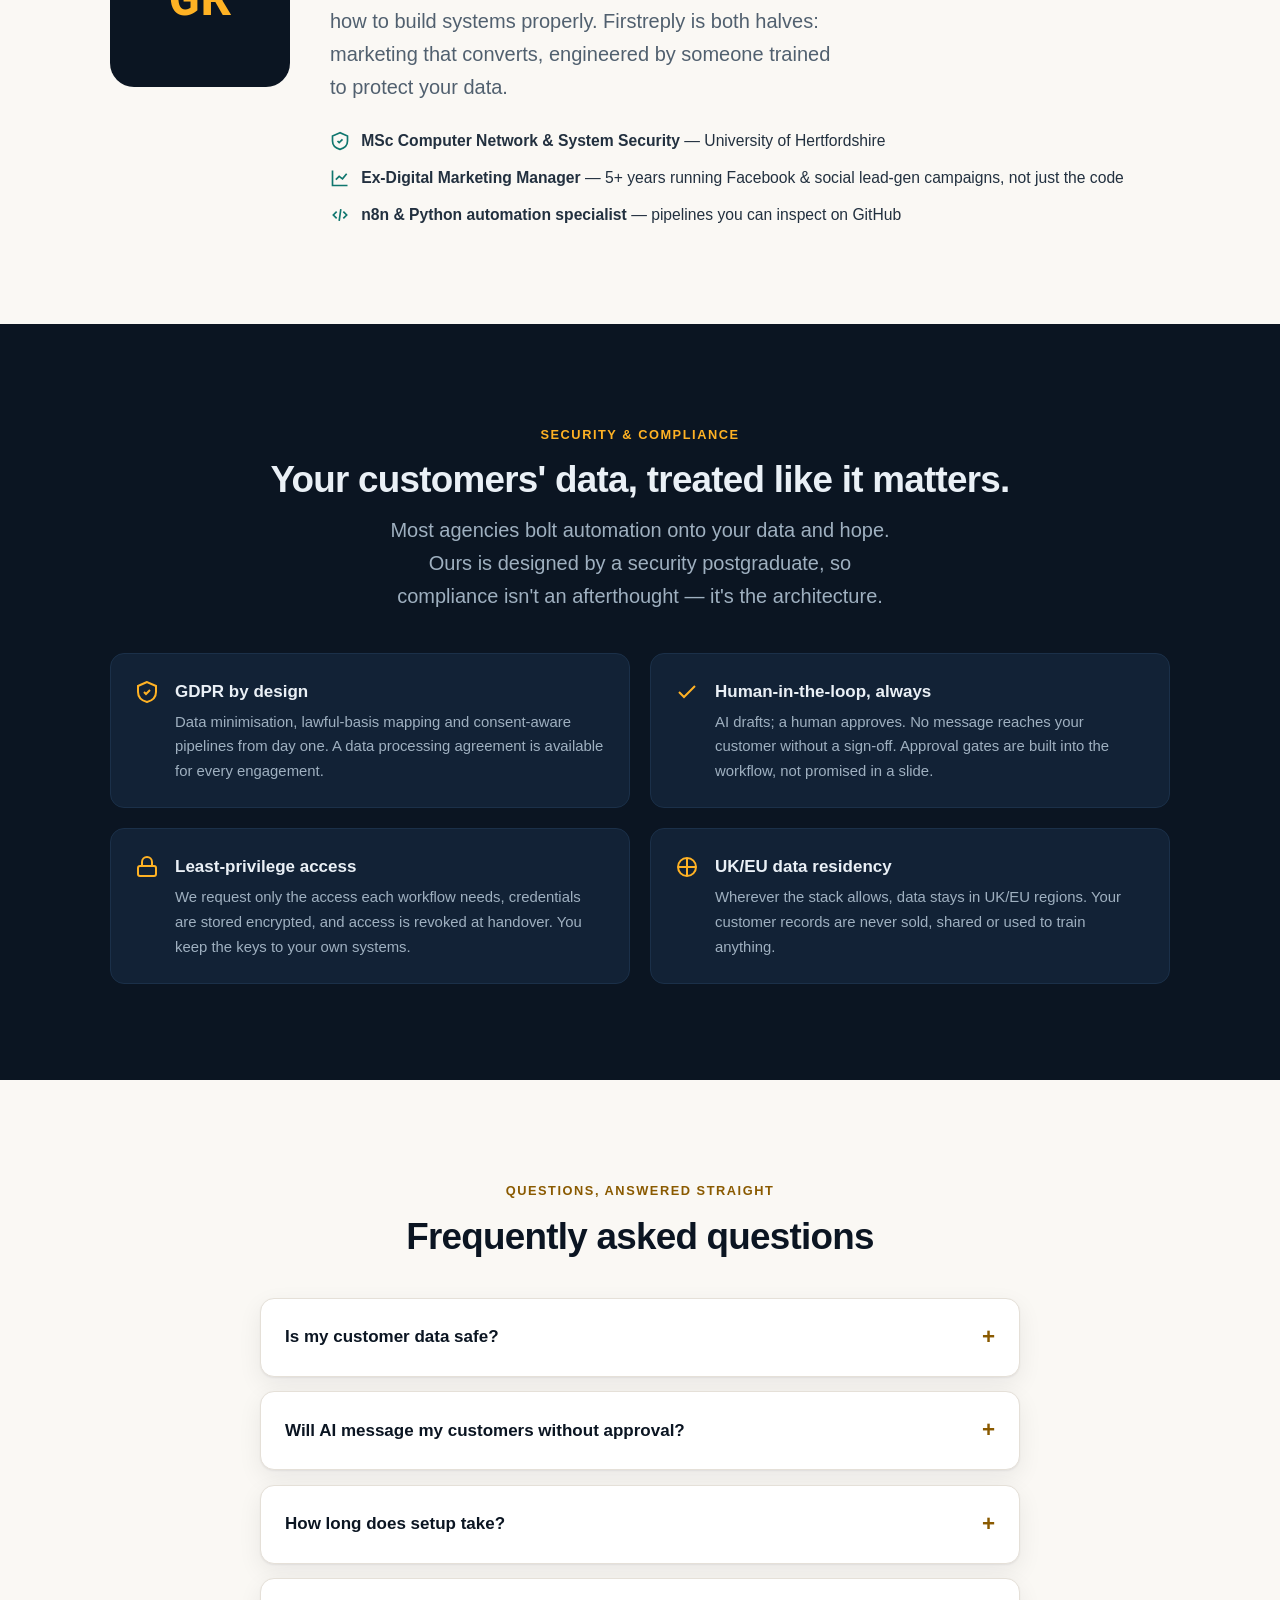
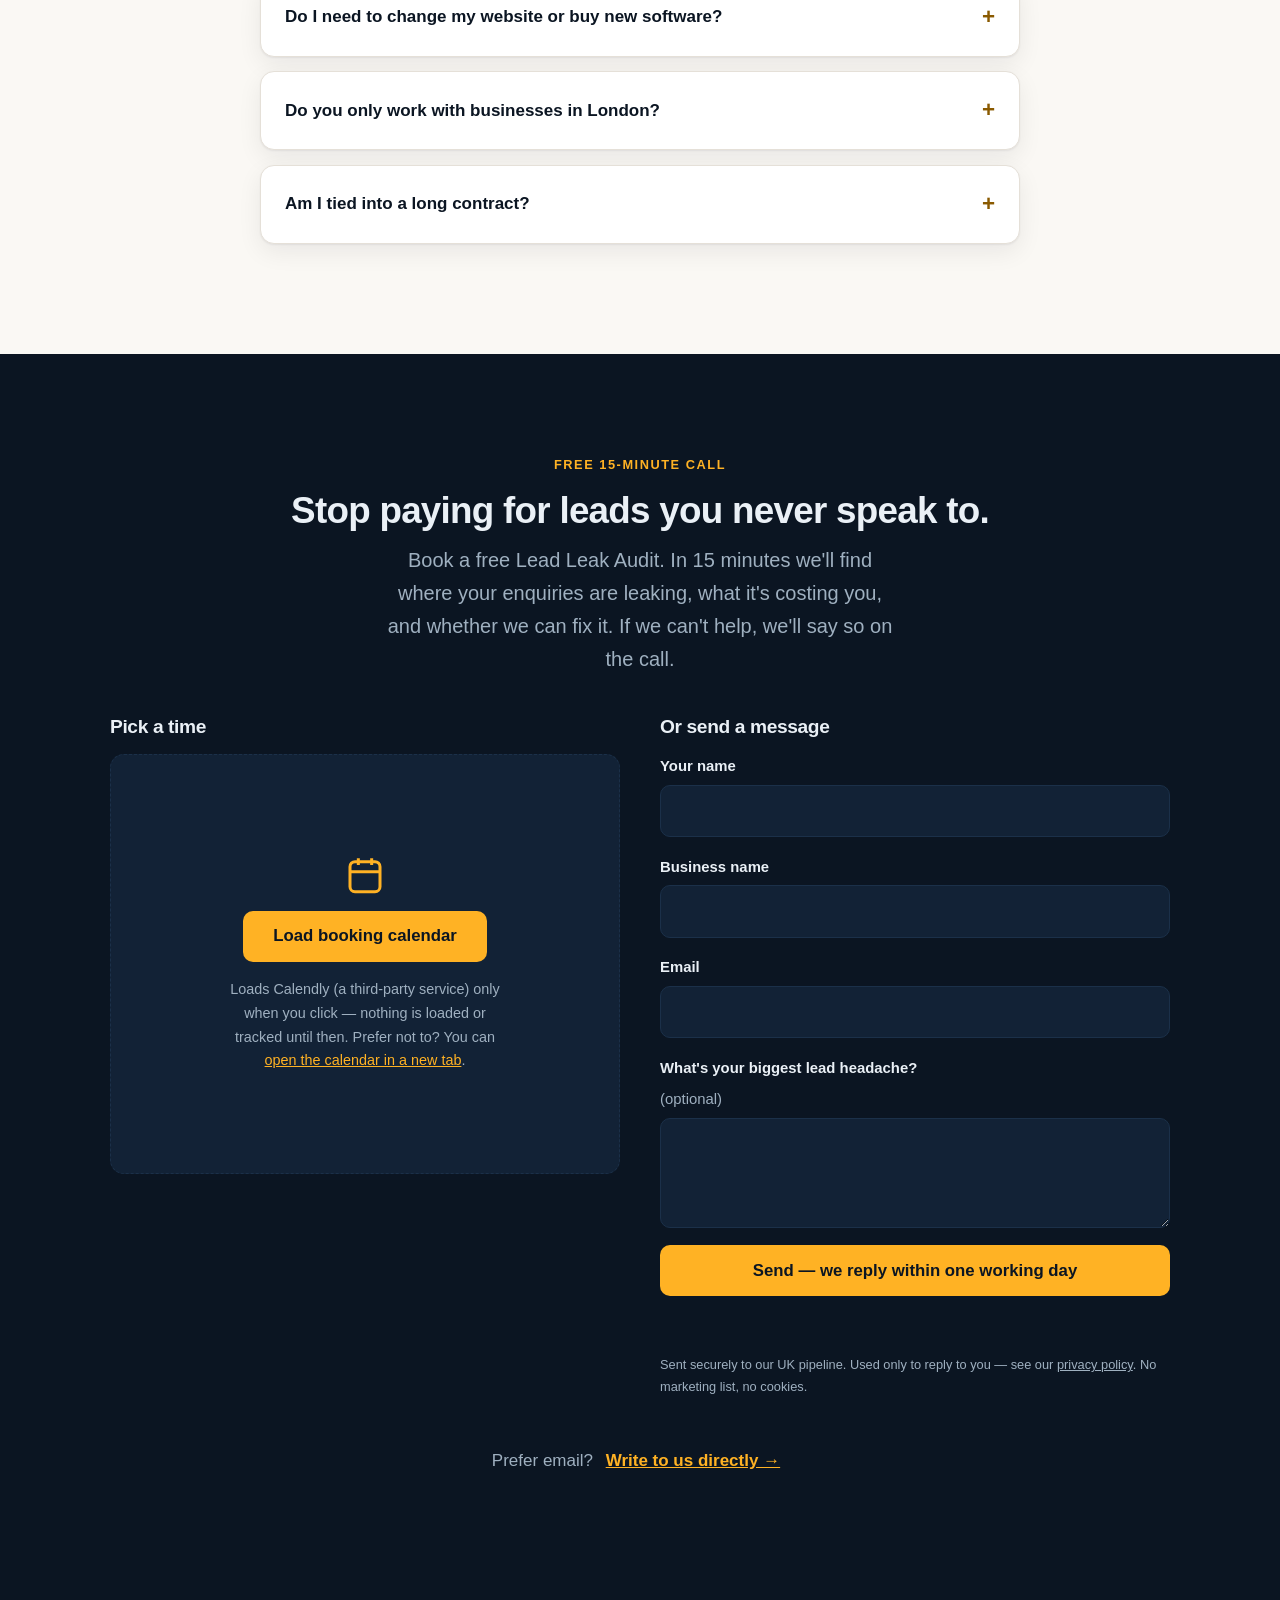
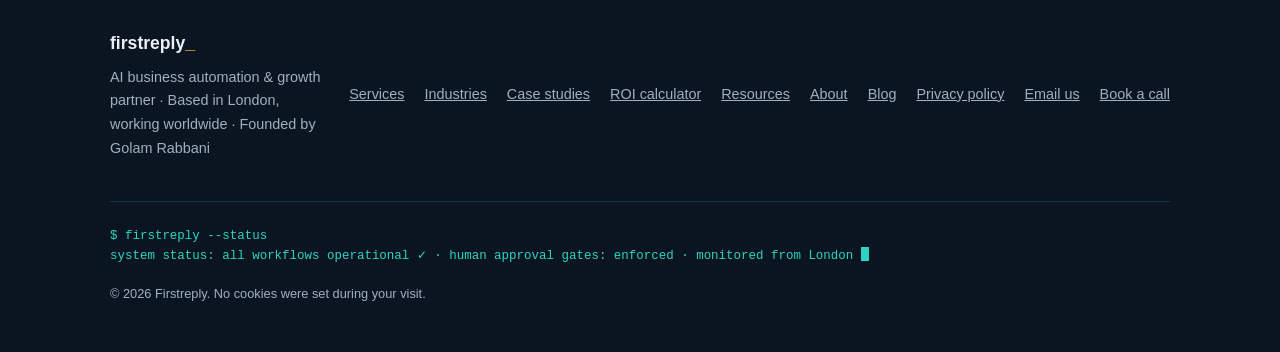
==== commit 434d77d3: "Redesign client proof as eye-catching tiles: full-colour logos, industry line and result pill per cl" ====
--- a/index.html
+++ b/index.html
@@ -452,10 +452,17 @@
 .metric b .arrow{color:var(--teal)}
 .metric span{font-size:.9rem;color:var(--text-soft)}
 .proof-links{display:flex;flex-wrap:wrap;gap:.75rem;margin-top:1.5rem}
-.logo-strip{display:flex;align-items:center;gap:2rem;flex-wrap:wrap;margin-top:1.25rem}
-.logo-strip img{height:32px;width:auto;filter:grayscale(1);opacity:.75;transition:all .2s}
-.logo-strip img:hover{filter:none;opacity:1}
-.logo-strip .logo-text{font-weight:700;color:var(--text-soft);font-size:.9rem}
+.clients{margin-top:3rem}
+.clients-h{text-align:center;font-size:.82rem;font-weight:700;letter-spacing:.1em;text-transform:uppercase;color:var(--text-soft)}
+.clients-grid{display:grid;gap:1.25rem;margin-top:1.5rem}
+@media(min-width:700px){.clients-grid{grid-template-columns:repeat(3,1fr)}}
+.client-tile{background:var(--card);border:1px solid var(--line);border-radius:var(--radius);box-shadow:var(--shadow);padding:1.75rem 1.5rem;display:flex;flex-direction:column;align-items:center;gap:.6rem;text-decoration:none;color:var(--text);text-align:center;transition:transform .15s ease,box-shadow .15s ease}
+.client-tile:hover{transform:translateY(-4px);box-shadow:0 14px 36px rgba(11,21,34,.16)}
+.client-logo{height:60px;display:flex;align-items:center;justify-content:center}
+.client-logo img{max-height:60px;width:auto;max-width:190px}
+.client-tile b{color:var(--ink);font-size:1.02rem}
+.client-tile small{color:var(--text-soft);font-size:.82rem}
+.client-metric{font-size:.85rem;font-weight:700;color:var(--amber-deep);background:#FFF3D6;border-radius:99px;padding:.35rem .9rem;margin-top:.25rem}
 
 /* ═══════════ STEPS ═══════════ */
 .steps{display:grid;gap:1.25rem;margin-top:2.5rem;counter-reset:step}
@@ -914,11 +921,6 @@
           <p style="font-size:.85rem;color:var(--text-soft);margin-top:1.5rem">▶ Press play below to watch the system handle a real Saturday-night enquiry.</p>
           <p style="font-size:.85rem;color:var(--text-soft);margin-top:.5rem">Or work out what slow replies cost <em>your</em> business — <a href="/roi-calculator">try the free ROI calculator</a>.</p>
           <p style="font-size:.85rem;color:var(--text-soft);margin-top:.5rem">Founder's ads track record: <strong>£22k+ managed spend · 5,500+ leads</strong> across education and design businesses — <a href="/case-studies">see the numbers</a>.</p>
-          <div class="logo-strip" aria-label="Businesses the founder has run campaigns for">
-            <img src="/blog/images/logo-explorex.png" alt="ExploreX" height="32" loading="lazy">
-            <img src="/blog/images/logo-radixpoint.png" alt="Radix Point" height="32" loading="lazy">
-            <span style="display:inline-flex;align-items:center;gap:.5rem"><img src="/blog/images/logo-pioneer.png" alt="" height="32" style="border-radius:6px" loading="lazy"><span class="logo-text">London Pioneer Education</span></span>
-          </div>
         </div>
         <div>
           <div class="metric"><b>4 hrs <span class="arrow">→</span> 60 sec</b><span>average first-response time, before → after</span></div>
@@ -947,6 +949,29 @@
               <p class="stamp step" style="animation-delay:7.3s">⏱ enquiry → reply: <b style="color:var(--amber)">00:58</b> · follow-up scheduled for day 3</p>
             </div>
           </div>
+        </div>
+      </div>
+      <div class="clients reveal">
+        <p class="clients-h">Clients we&rsquo;ve already worked with &mdash; social media marketing &amp; lead generation</p>
+        <div class="clients-grid">
+          <a class="client-tile" href="/case-studies">
+            <span class="client-logo"><img src="/blog/images/logo-explorex.png" alt="ExploreX logo" loading="lazy"></span>
+            <b>ExploreX</b>
+            <small>Education consultancy · UK</small>
+            <span class="client-metric">4,000+ leads from £15k</span>
+          </a>
+          <a class="client-tile" href="/case-studies">
+            <span class="client-logo"><img src="/blog/images/logo-pioneer.png" alt="London Pioneer Education logo" style="border-radius:10px" loading="lazy"></span>
+            <b>London Pioneer Education</b>
+            <small>Education consultancy · UK</small>
+            <span class="client-metric">1,000+ leads from £5k</span>
+          </a>
+          <a class="client-tile" href="/case-studies">
+            <span class="client-logo"><img src="/blog/images/logo-radixpoint.png" alt="Radix Point logo" loading="lazy"></span>
+            <b>Radix Point</b>
+            <small>Interior design &amp; construction · Dhaka</small>
+            <span class="client-metric">500 leads from £2k</span>
+          </a>
         </div>
       </div>
     </div>
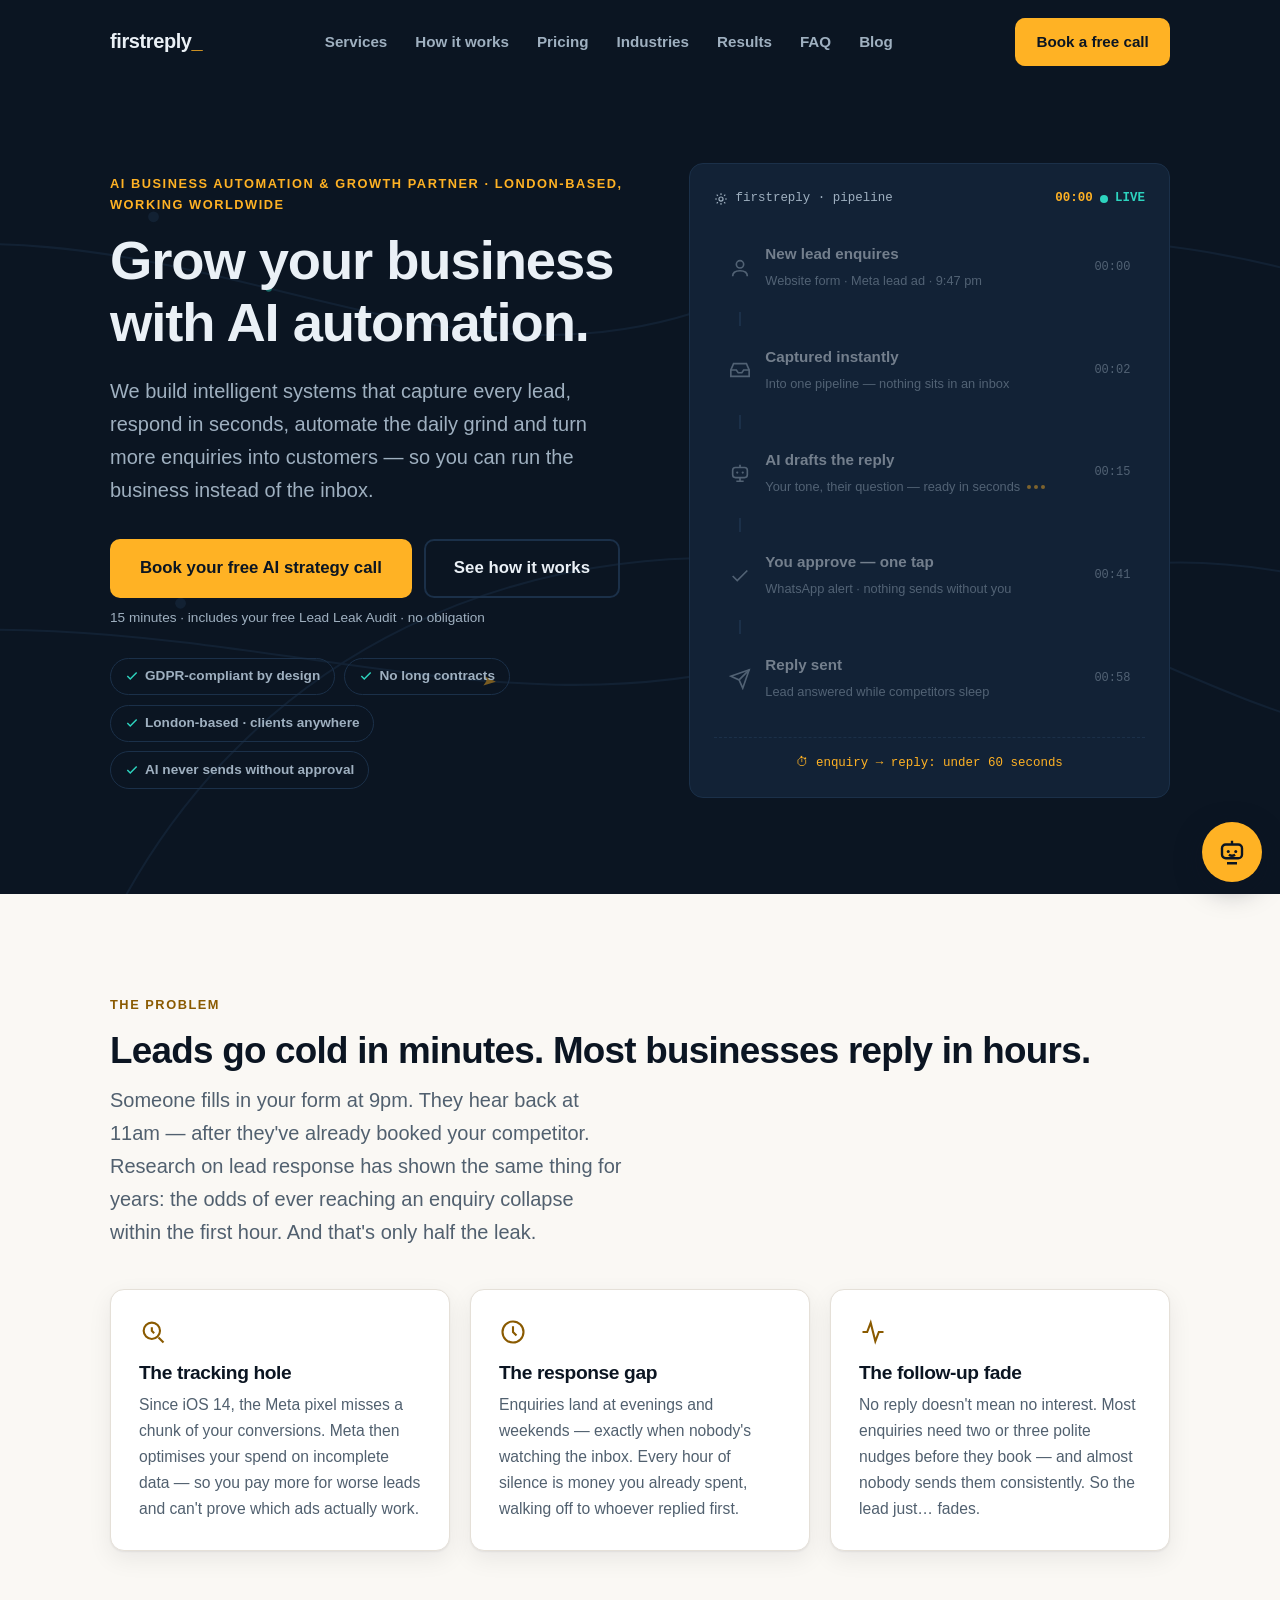
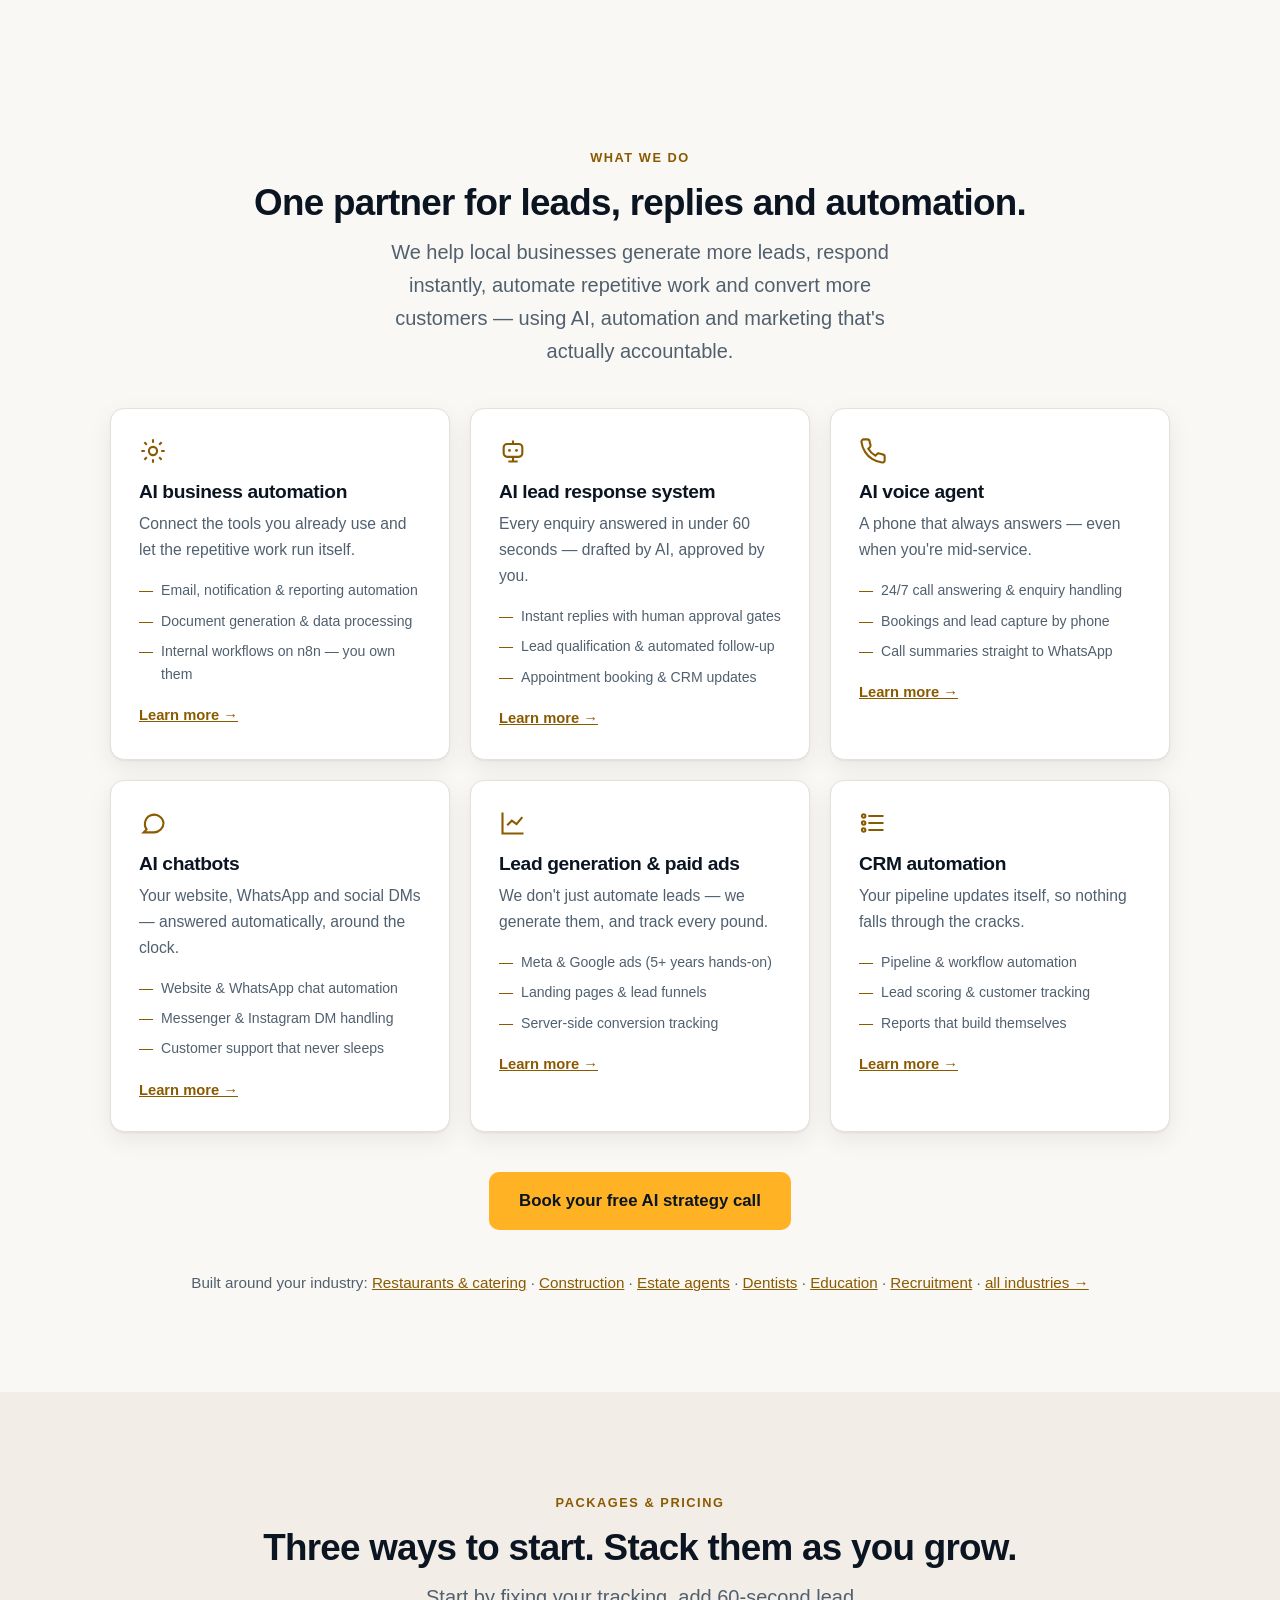
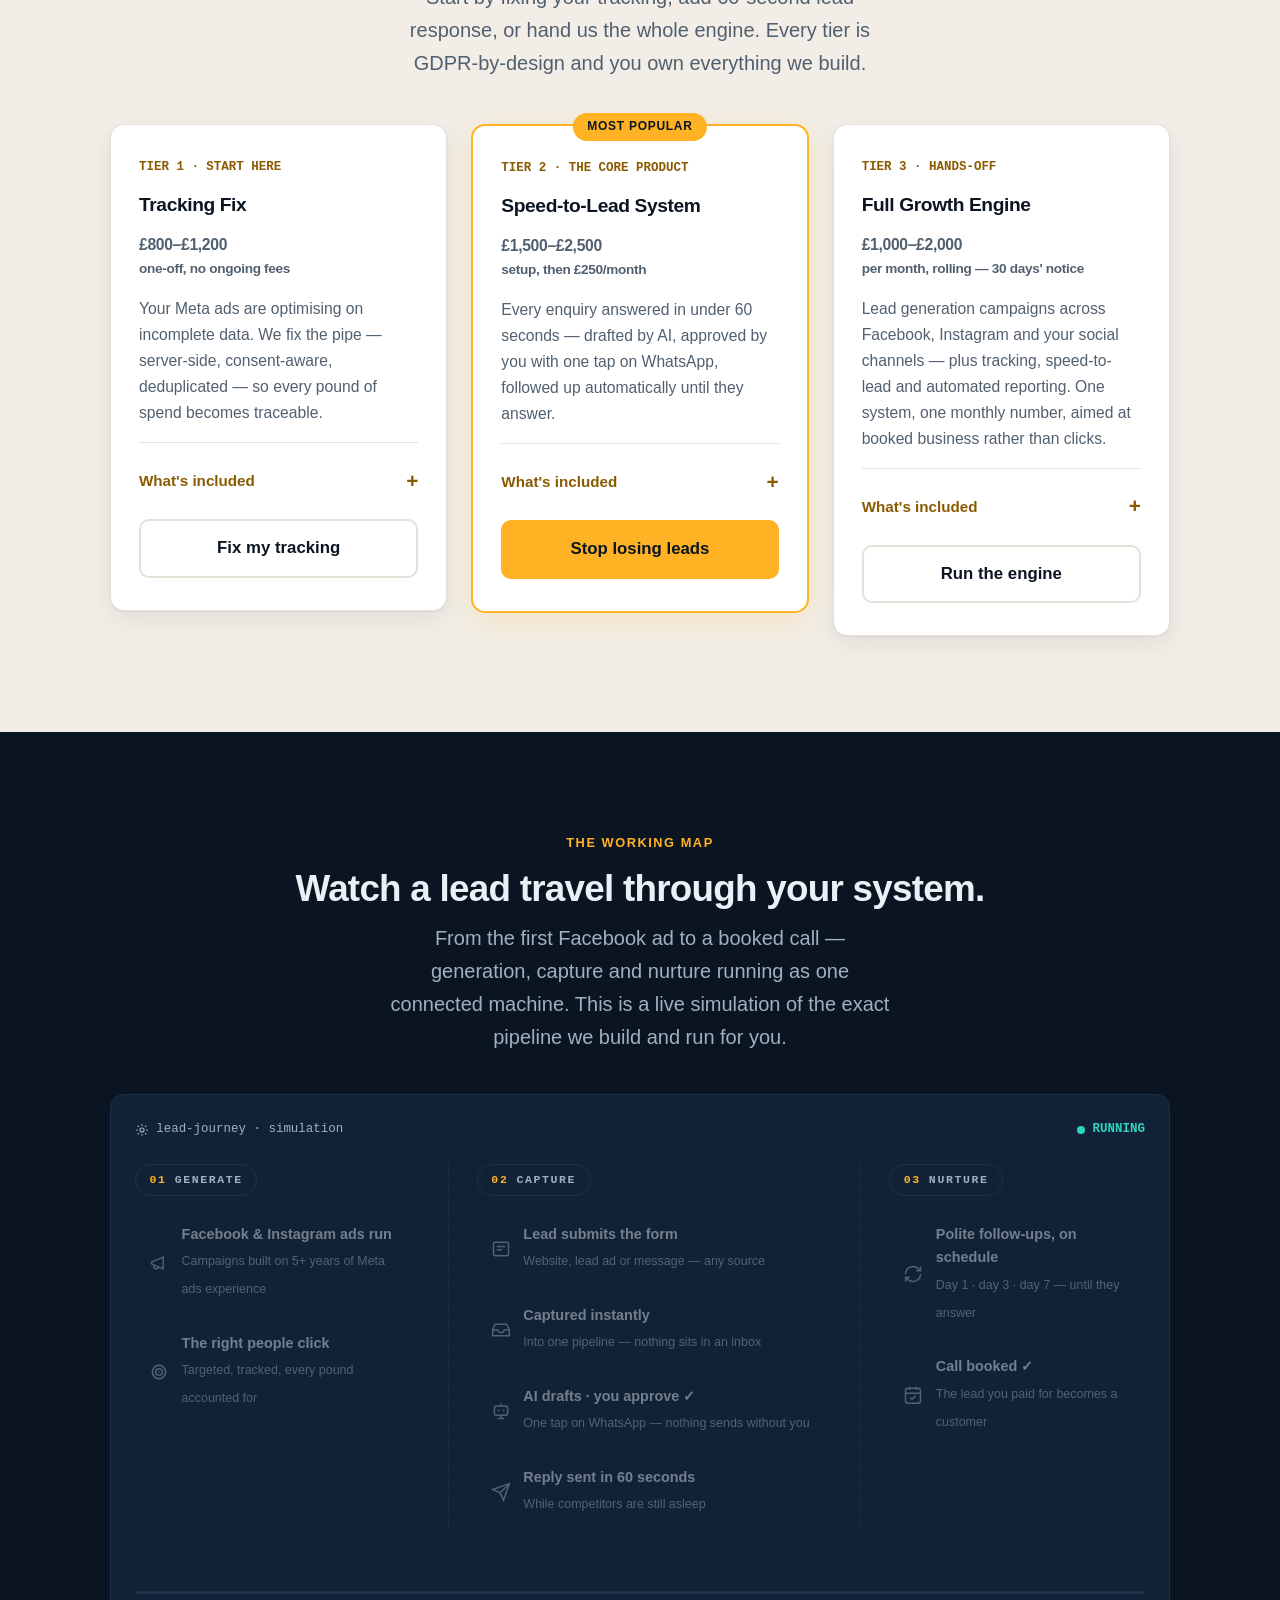
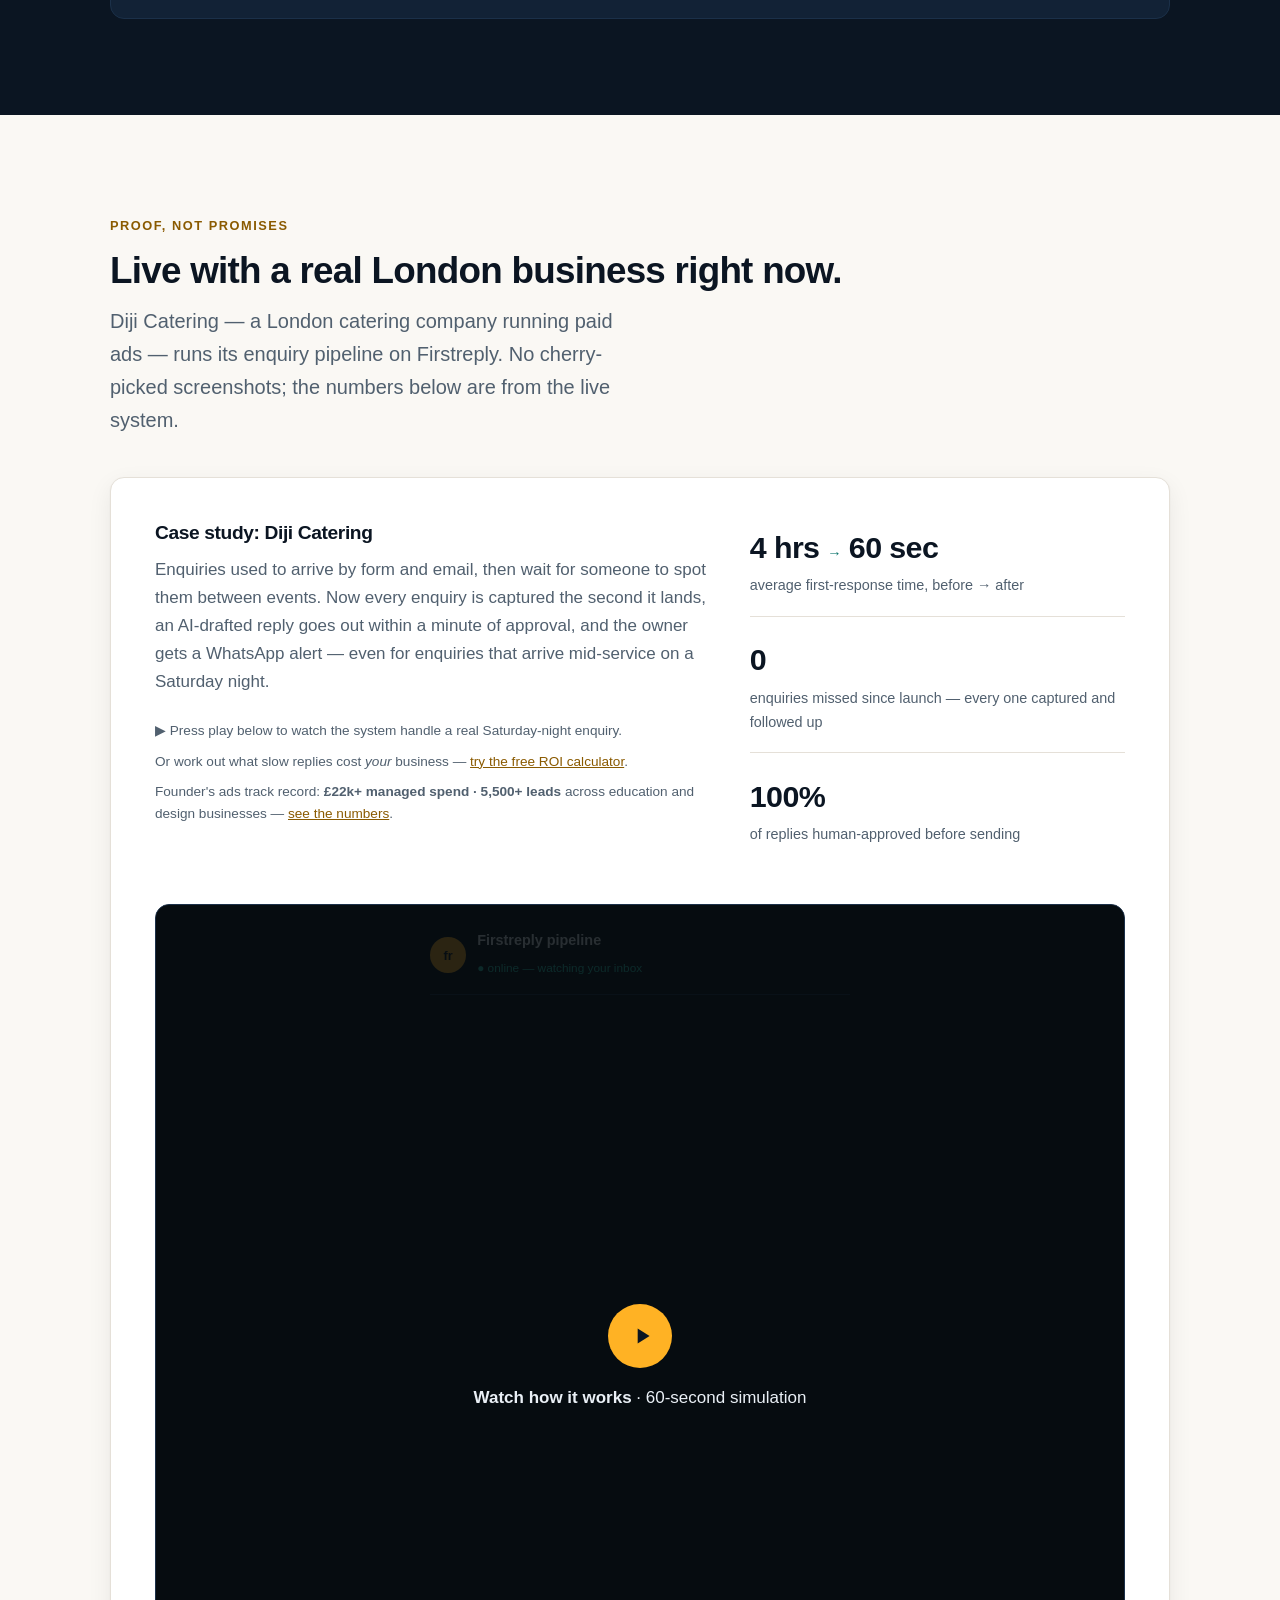
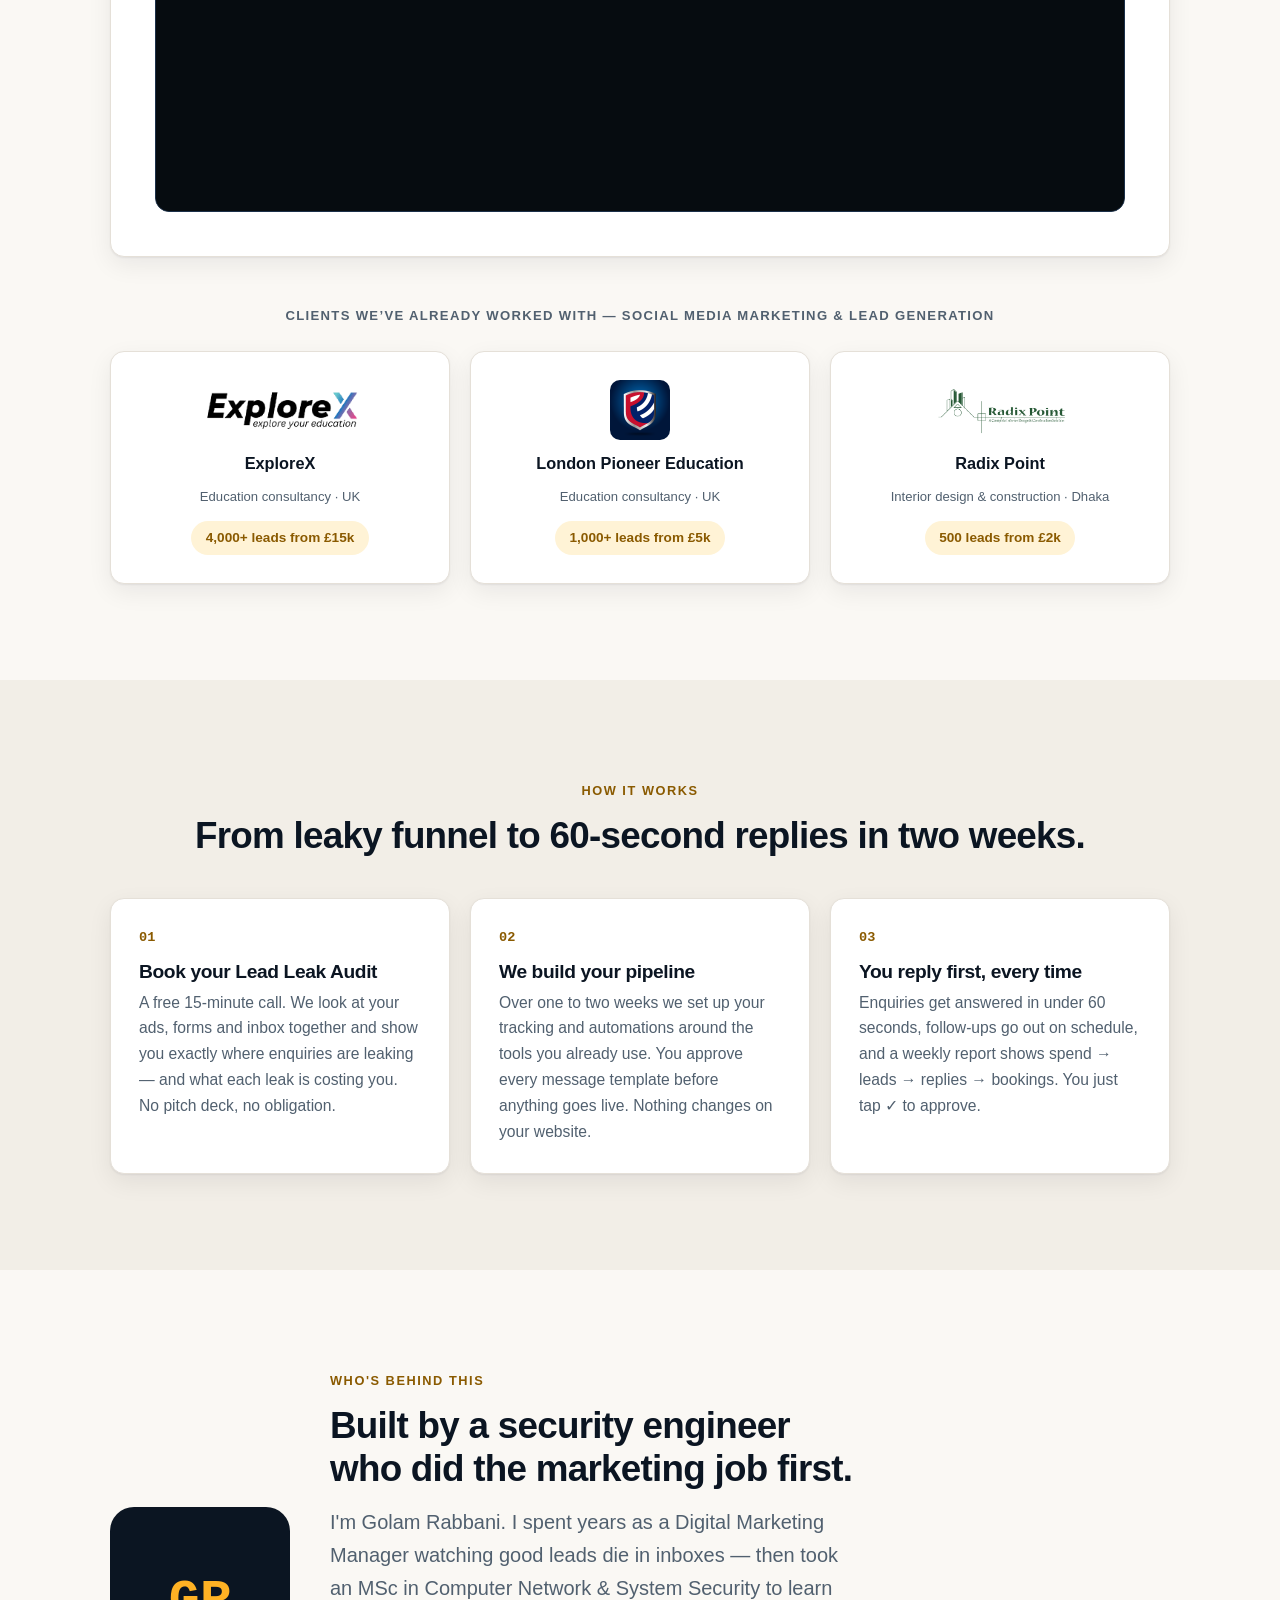
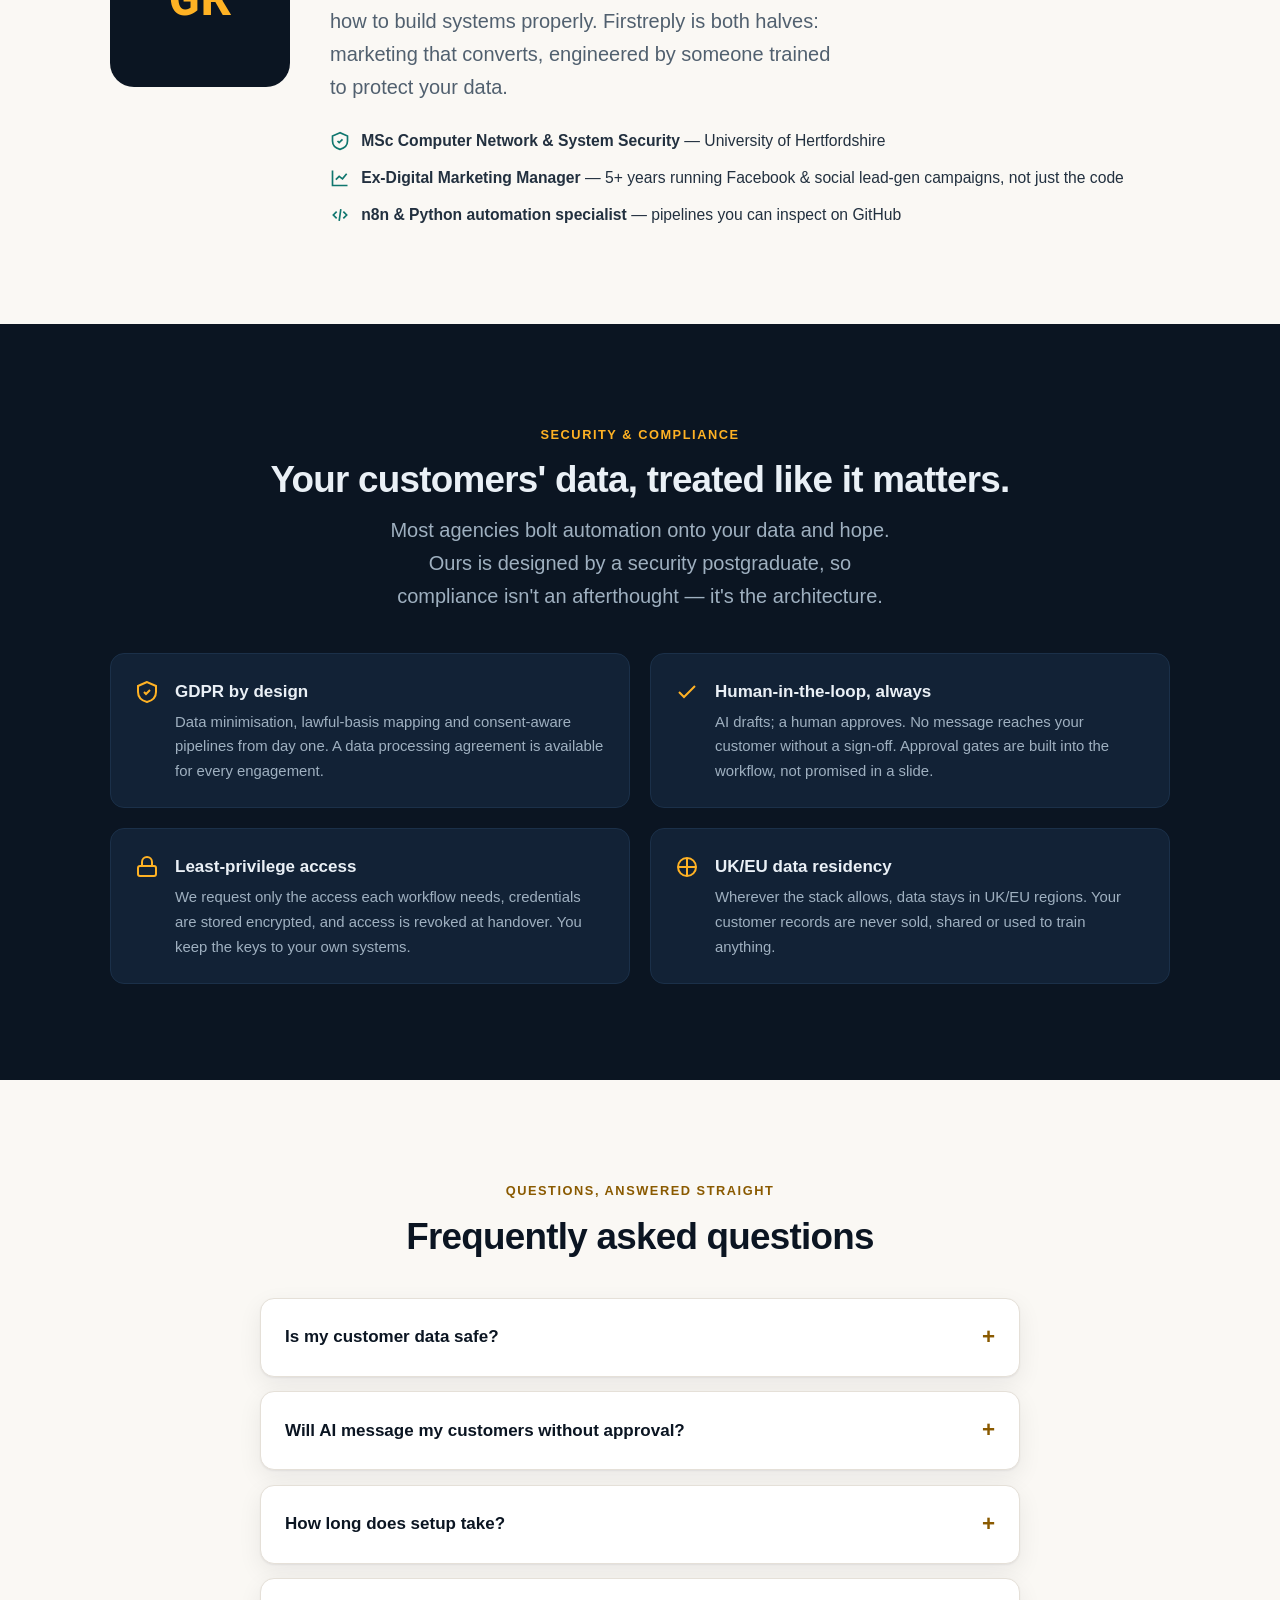
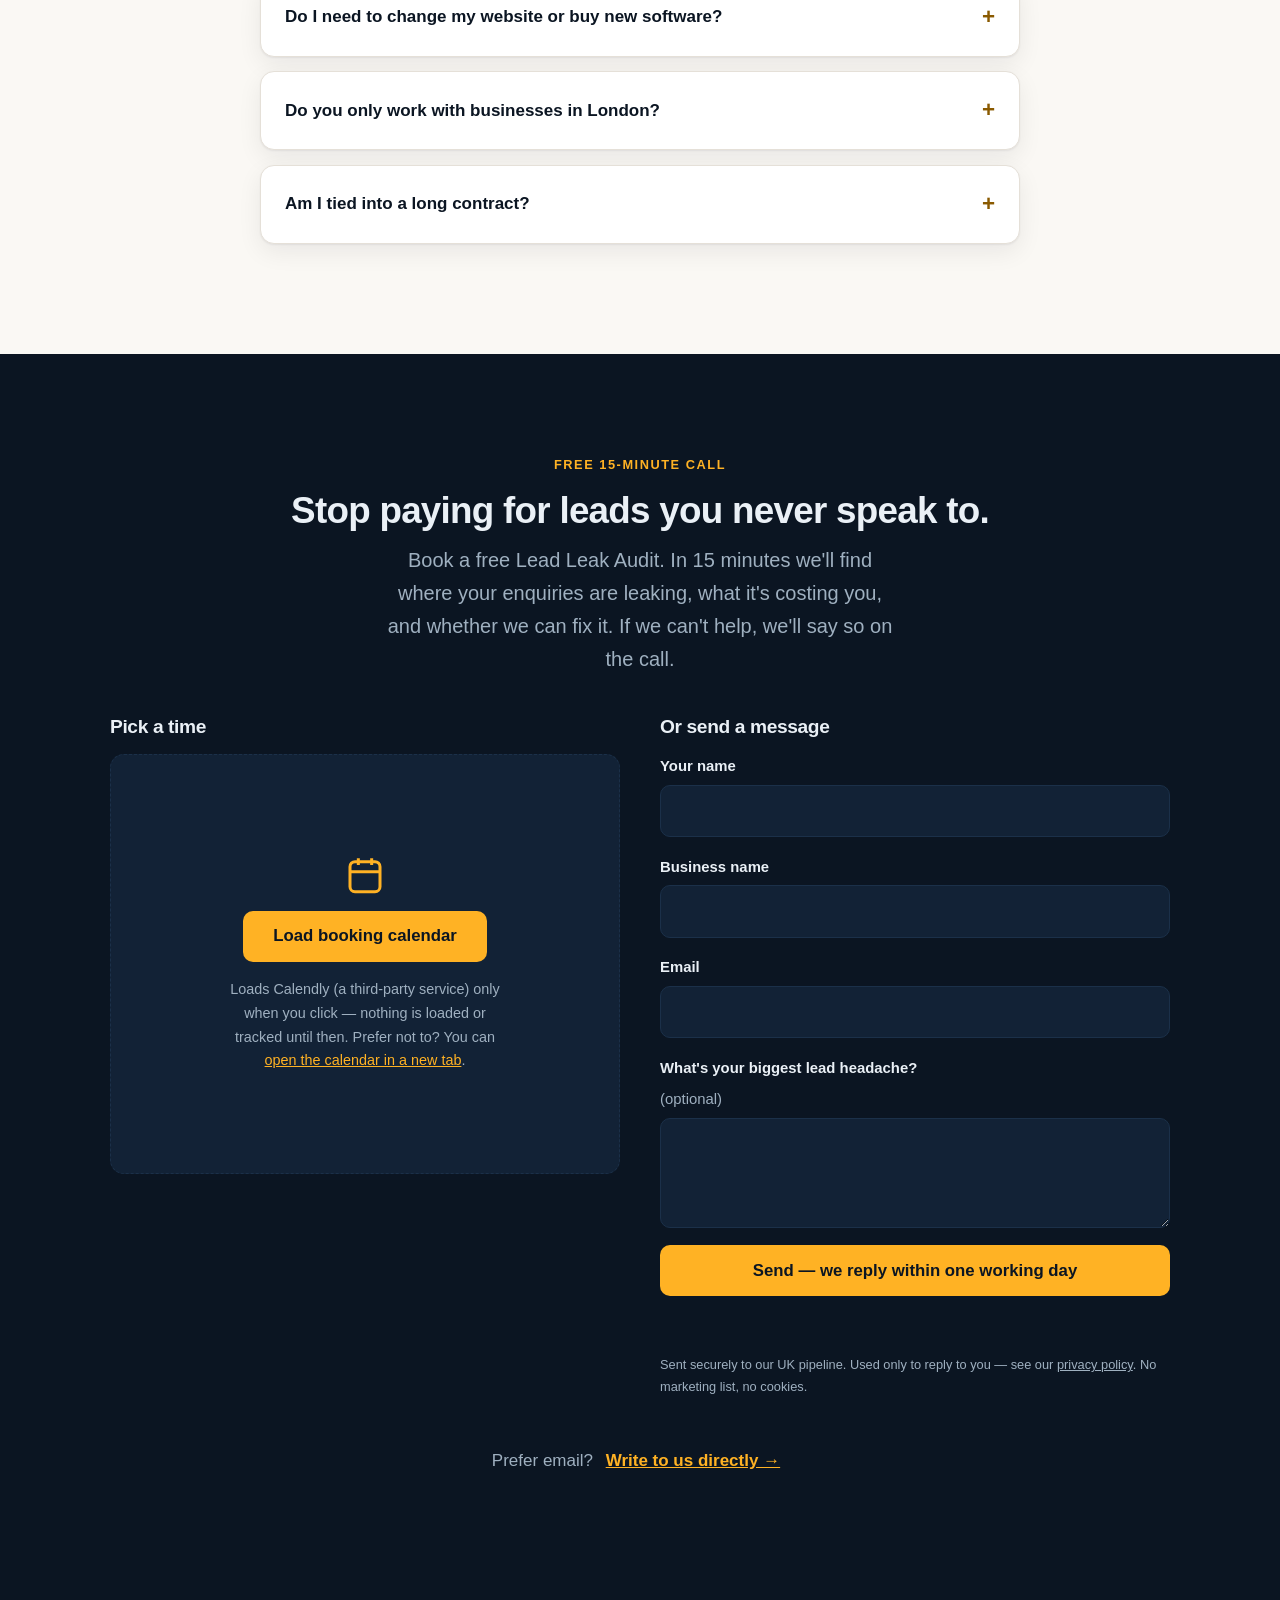
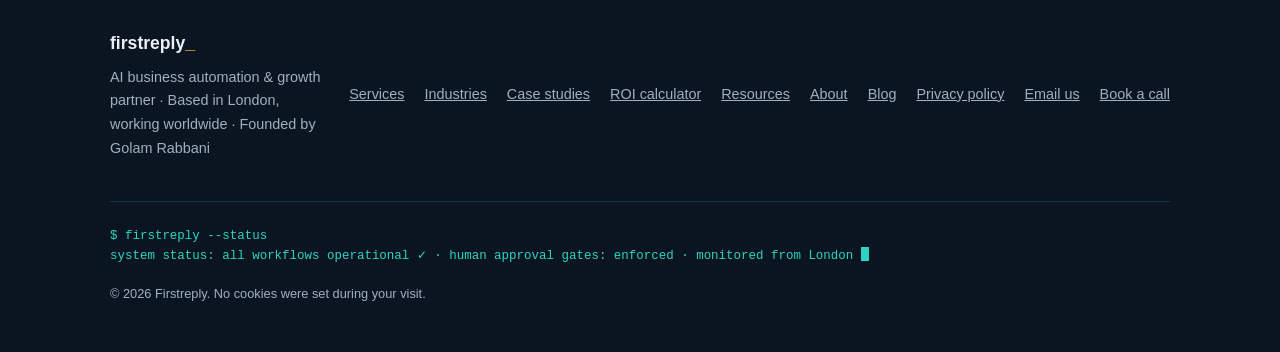
==== commit 3563f5ec: "SEO + conversion tracking: og:image/Twitter cards sitewide, breadcrumb schema on landing pages, site" ====
--- a/index.html
+++ b/index.html
@@ -63,7 +63,11 @@
 <meta property="og:description" content="We help local businesses generate more leads, respond instantly, automate repetitive work and convert more customers. Based in London, working worldwide.">
 <meta property="og:url" content="https://firstreply.dev/">
 <meta property="og:locale" content="en_GB">
-<!-- TODO: add an og:image (1200×630) before sharing on socials -->
+<meta property="og:image" content="https://firstreply.dev/blog/images/og-default.png">
+<meta property="og:image:width" content="1200">
+<meta property="og:image:height" content="630">
+<meta name="twitter:card" content="summary_large_image">
+<meta name="twitter:image" content="https://firstreply.dev/blog/images/og-default.png">
 
 <link rel="icon" href="data:image/svg+xml,%3Csvg%20xmlns='http://www.w3.org/2000/svg'%20viewBox='0%200%2032%2032'%3E%3Crect%20width='32'%20height='32'%20rx='7'%20fill='%230B1522'/%3E%3Cpath%20d='M9%2023V9h14v4h-9v3h8v4h-8v3z'%20fill='%23FFB224'/%3E%3C/svg%3E">
 
@@ -1344,6 +1348,8 @@
 console.log('%cfirstreply_ %c$ whoami\nBuilt in vanilla HTML/CSS/JS by an automation engineer.\nNo frameworks were harmed. Pipeline status: operational ✓',
   'color:#FFB224;font-weight:bold', 'color:#2DD4BF');
 </script>
+<script defer src="/_vercel/insights/script.js"></script>
+<script src="/track.js" defer></script>
 <script src="/chat.js" defer></script>
 </body>
 </html>
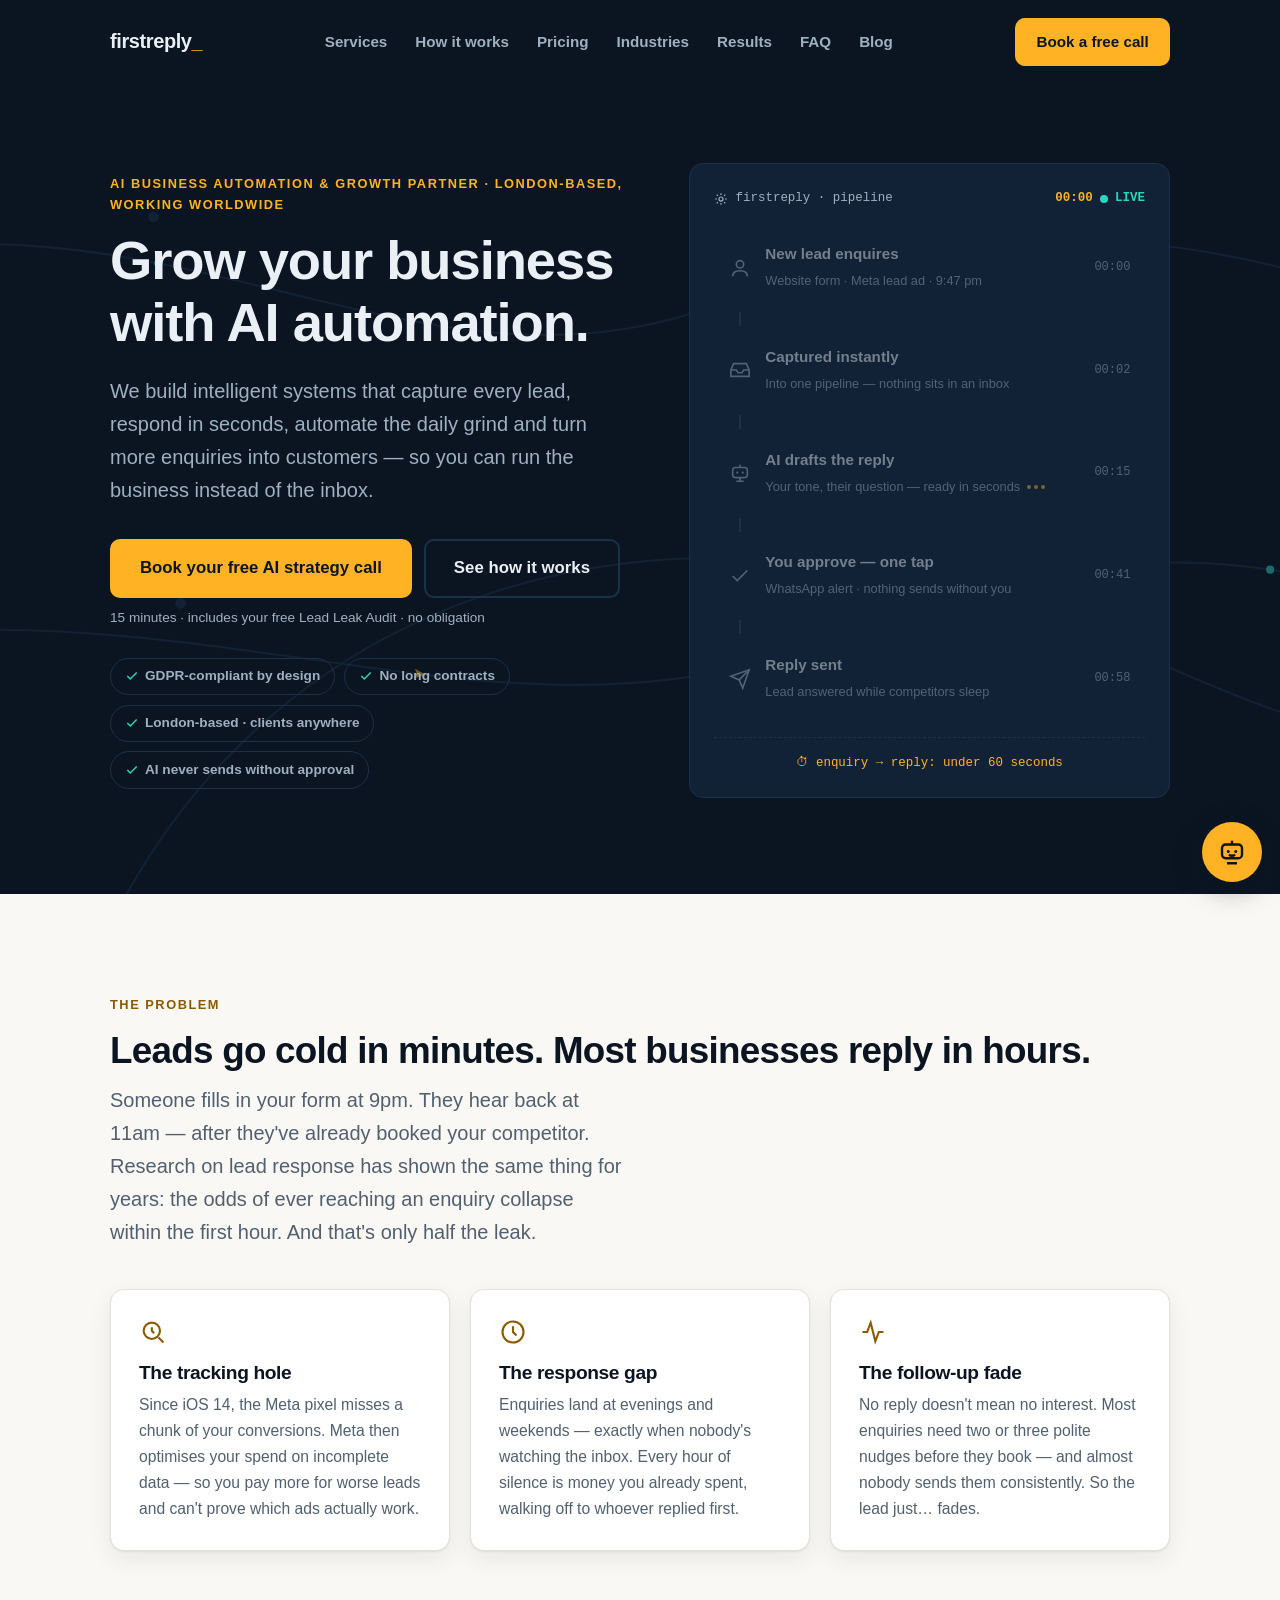
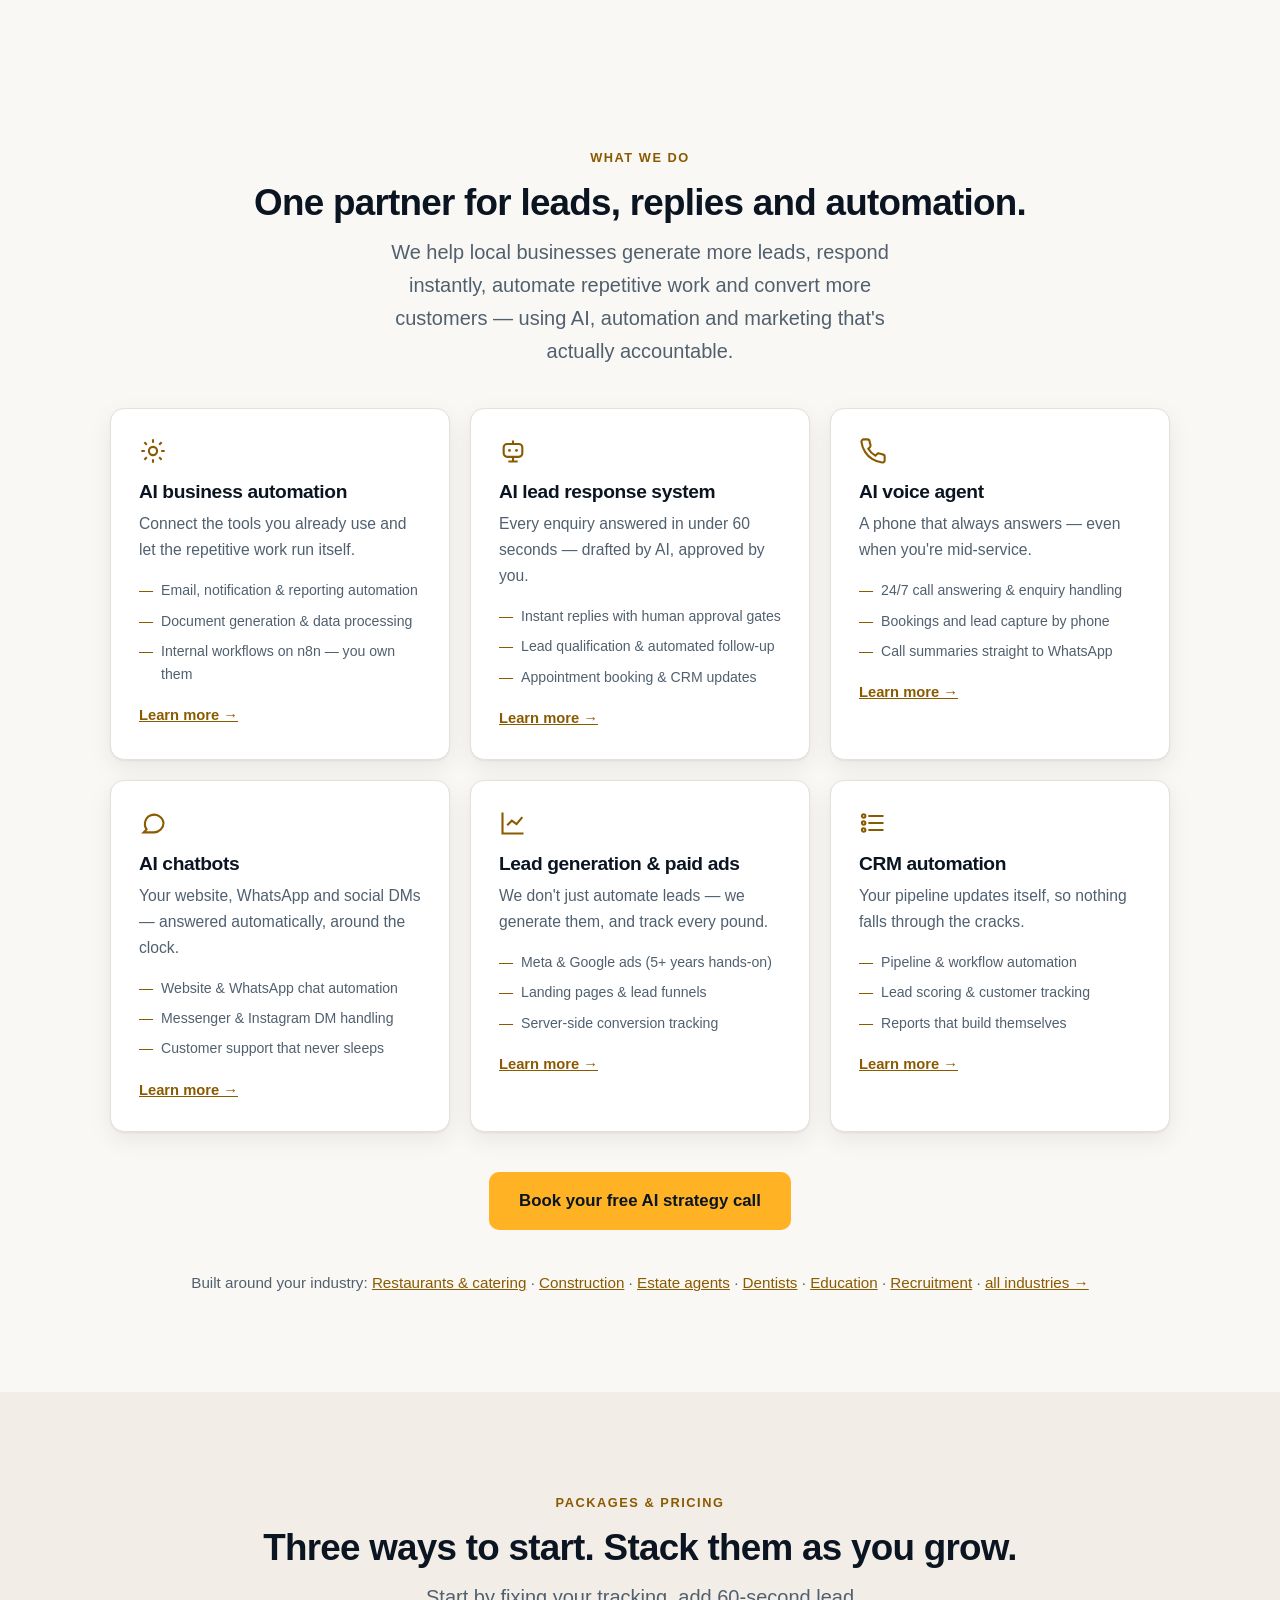
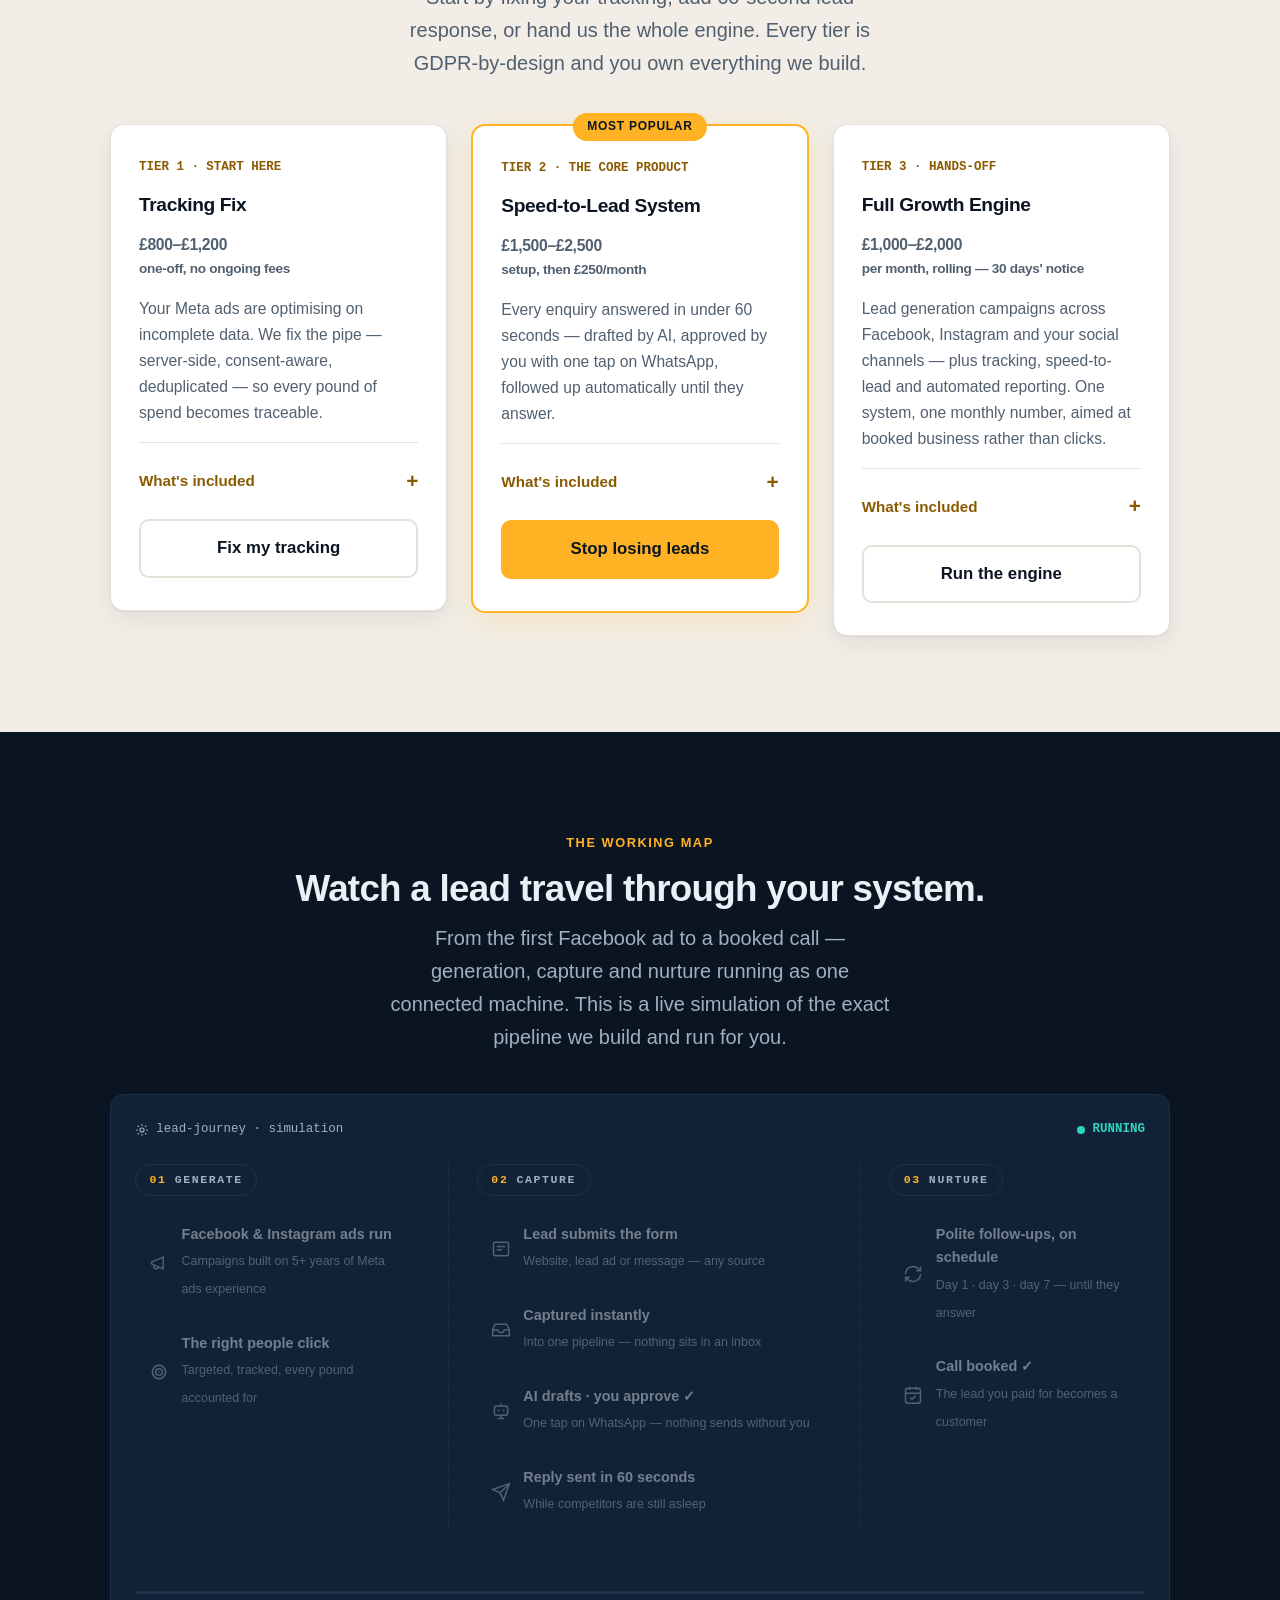
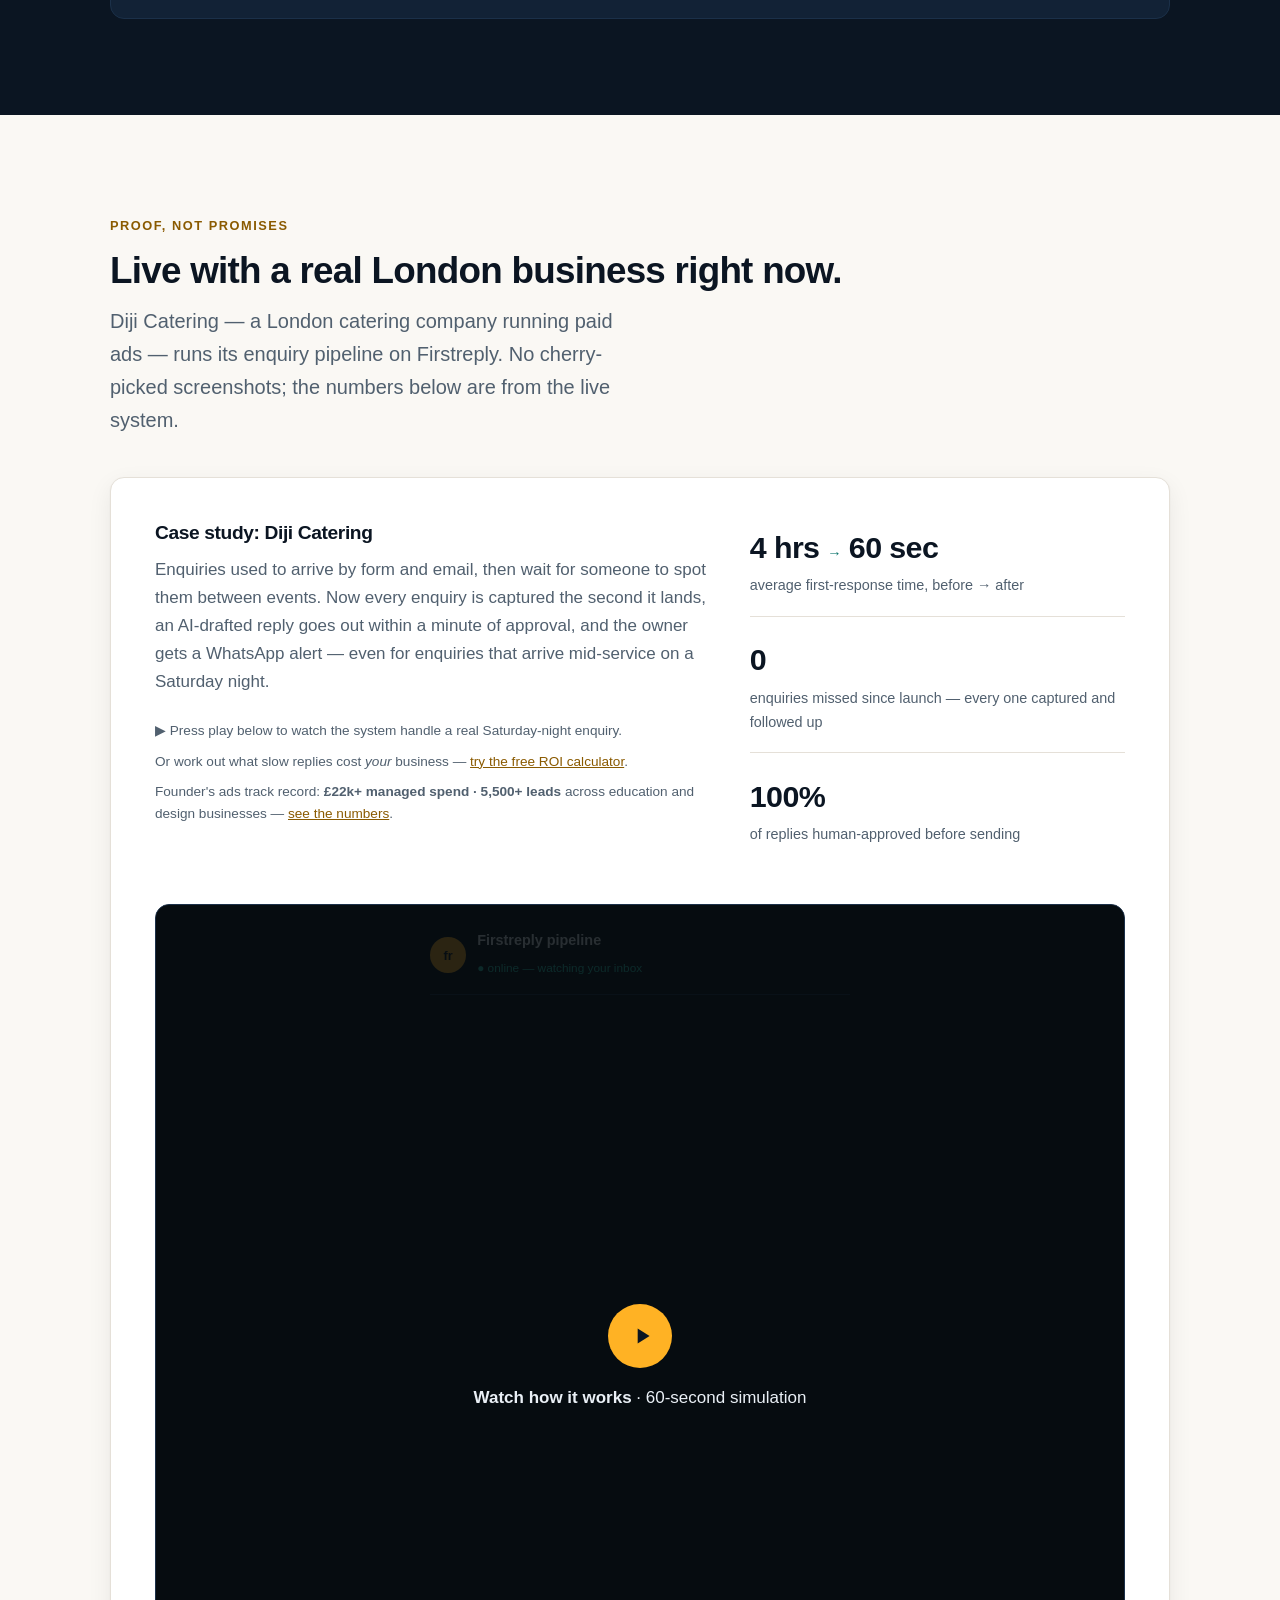
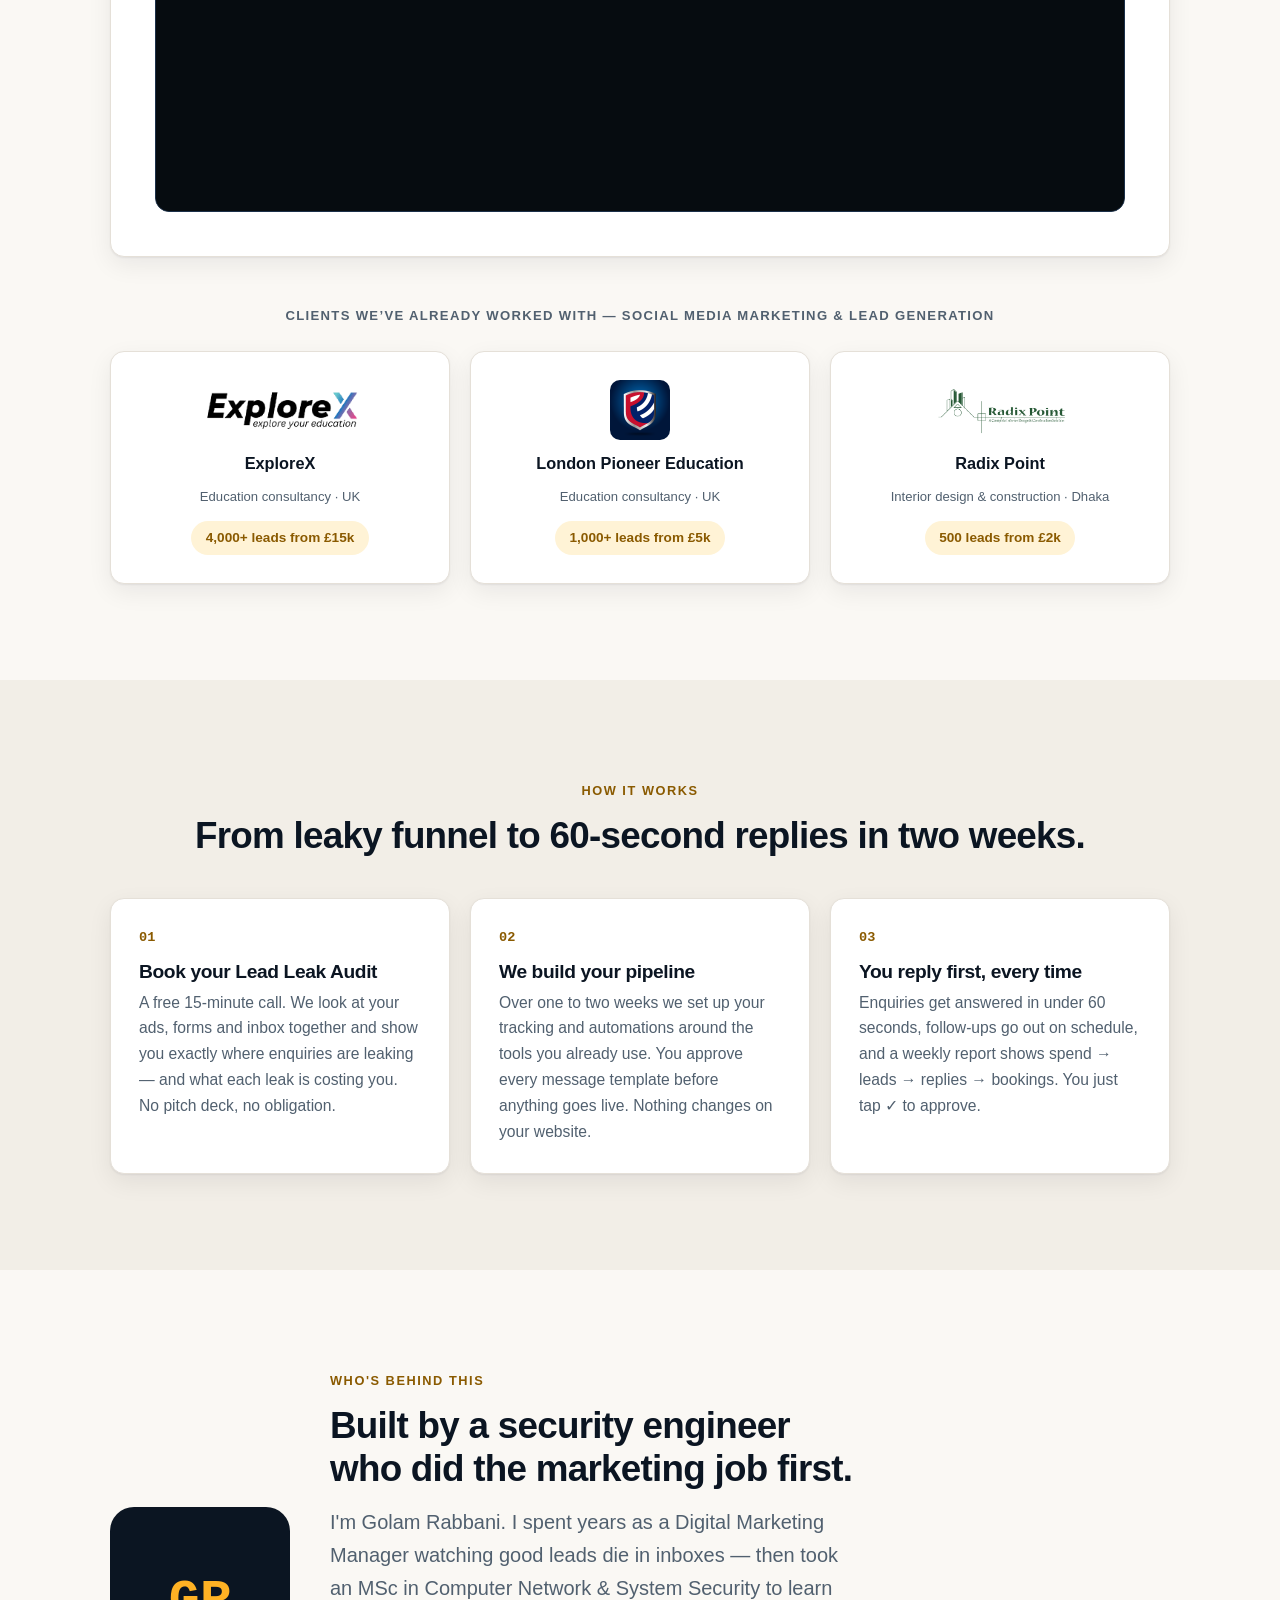
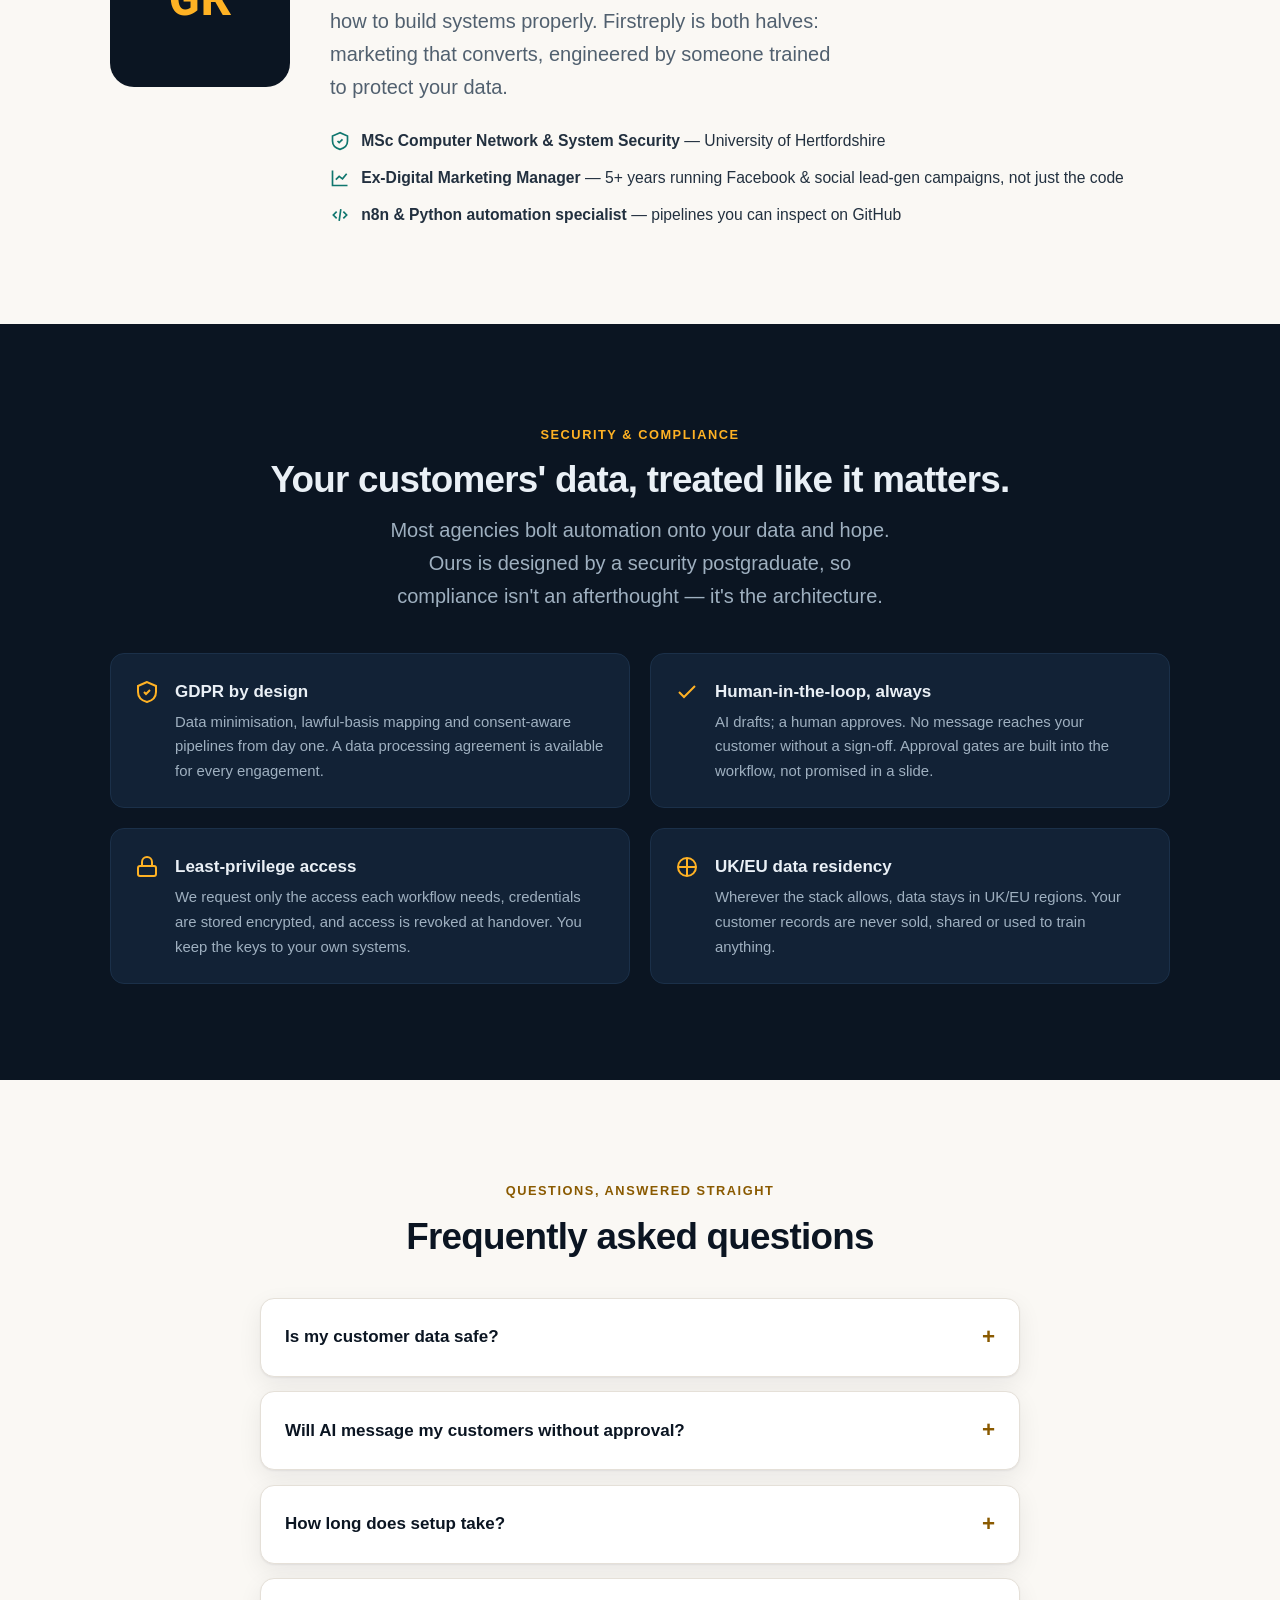
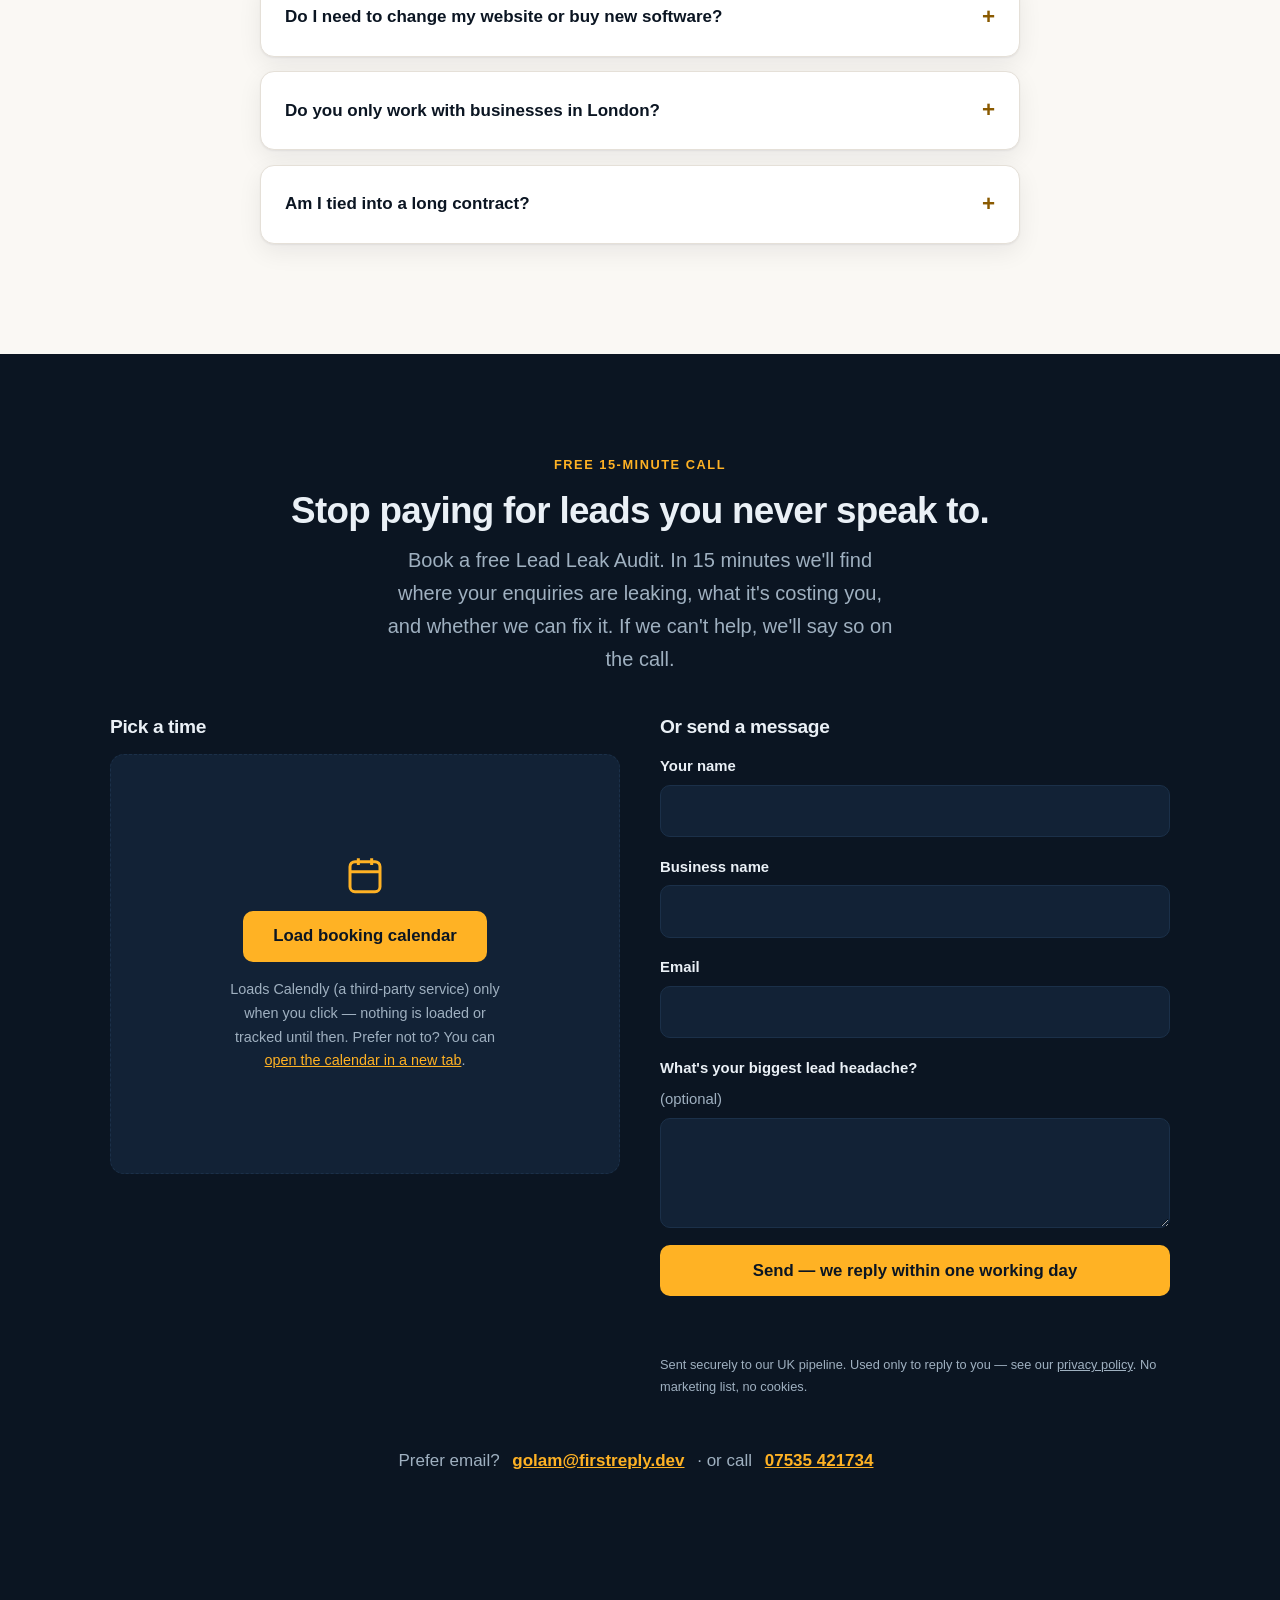
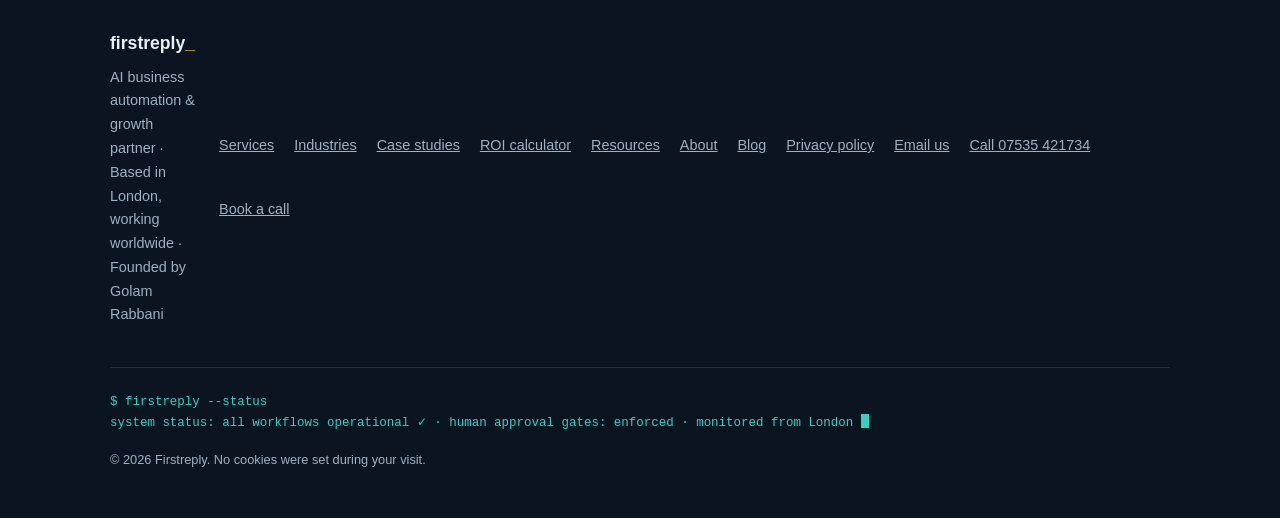
==== commit b017e5e7: "Update contact info: golam@firstreply.dev + phone 07535 421734" ====
--- a/index.html
+++ b/index.html
@@ -28,7 +28,7 @@
     1. YOUR-N8N-DOMAIN.example        → your n8n instance domain (CSP + JS CONFIG)
     2. Calendly                       → ✓ done (lead-leak-audit event wired)
     3. WhatsApp: replaced by email links until a real number exists — when
-       ready, swap mailto:golamrabbani.com@gmail.com back to wa.me/<number>
+       ready, swap mailto:golam@firstreply.dev back to wa.me/<number>
     4. Case-study metrics             → ✓ placeholder-free ("0 enquiries
        missed"); swap in exact Diji counts when the owner provides them
     5. Demo video: an on-page simulation stands in for now — when your real
@@ -1151,7 +1151,8 @@
       </div>
 
       <p class="center" style="margin-top:2.5rem;color:var(--text-inv-soft)">
-        Prefer email? <a href="mailto:golamrabbani.com@gmail.com" style="color:var(--amber);font-weight:700;display:inline-flex;align-items:center;min-height:48px;padding-inline:.5rem">Write to us directly →</a>
+        Prefer email? <a href="mailto:golam@firstreply.dev" style="color:var(--amber);font-weight:700;display:inline-flex;align-items:center;min-height:48px;padding-inline:.5rem">golam@firstreply.dev</a>
+        &middot; or call <a href="tel:+447535421734" style="color:var(--amber);font-weight:700;display:inline-flex;align-items:center;min-height:48px;padding-inline:.5rem">07535 421734</a>
       </p>
     </div>
   </section>
@@ -1173,7 +1174,8 @@
         <li><a href="/about">About</a></li>
         <li><a href="/blog/">Blog</a></li>
         <li><a href="privacy.html">Privacy policy</a></li>
-        <li><a href="mailto:golamrabbani.com@gmail.com">Email us</a></li>
+        <li><a href="mailto:golam@firstreply.dev">Email us</a></li>
+        <li><a href="tel:+447535421734">Call 07535 421734</a></li>
         <li><a href="#book">Book a call</a></li>
       </ul>
     </div>
